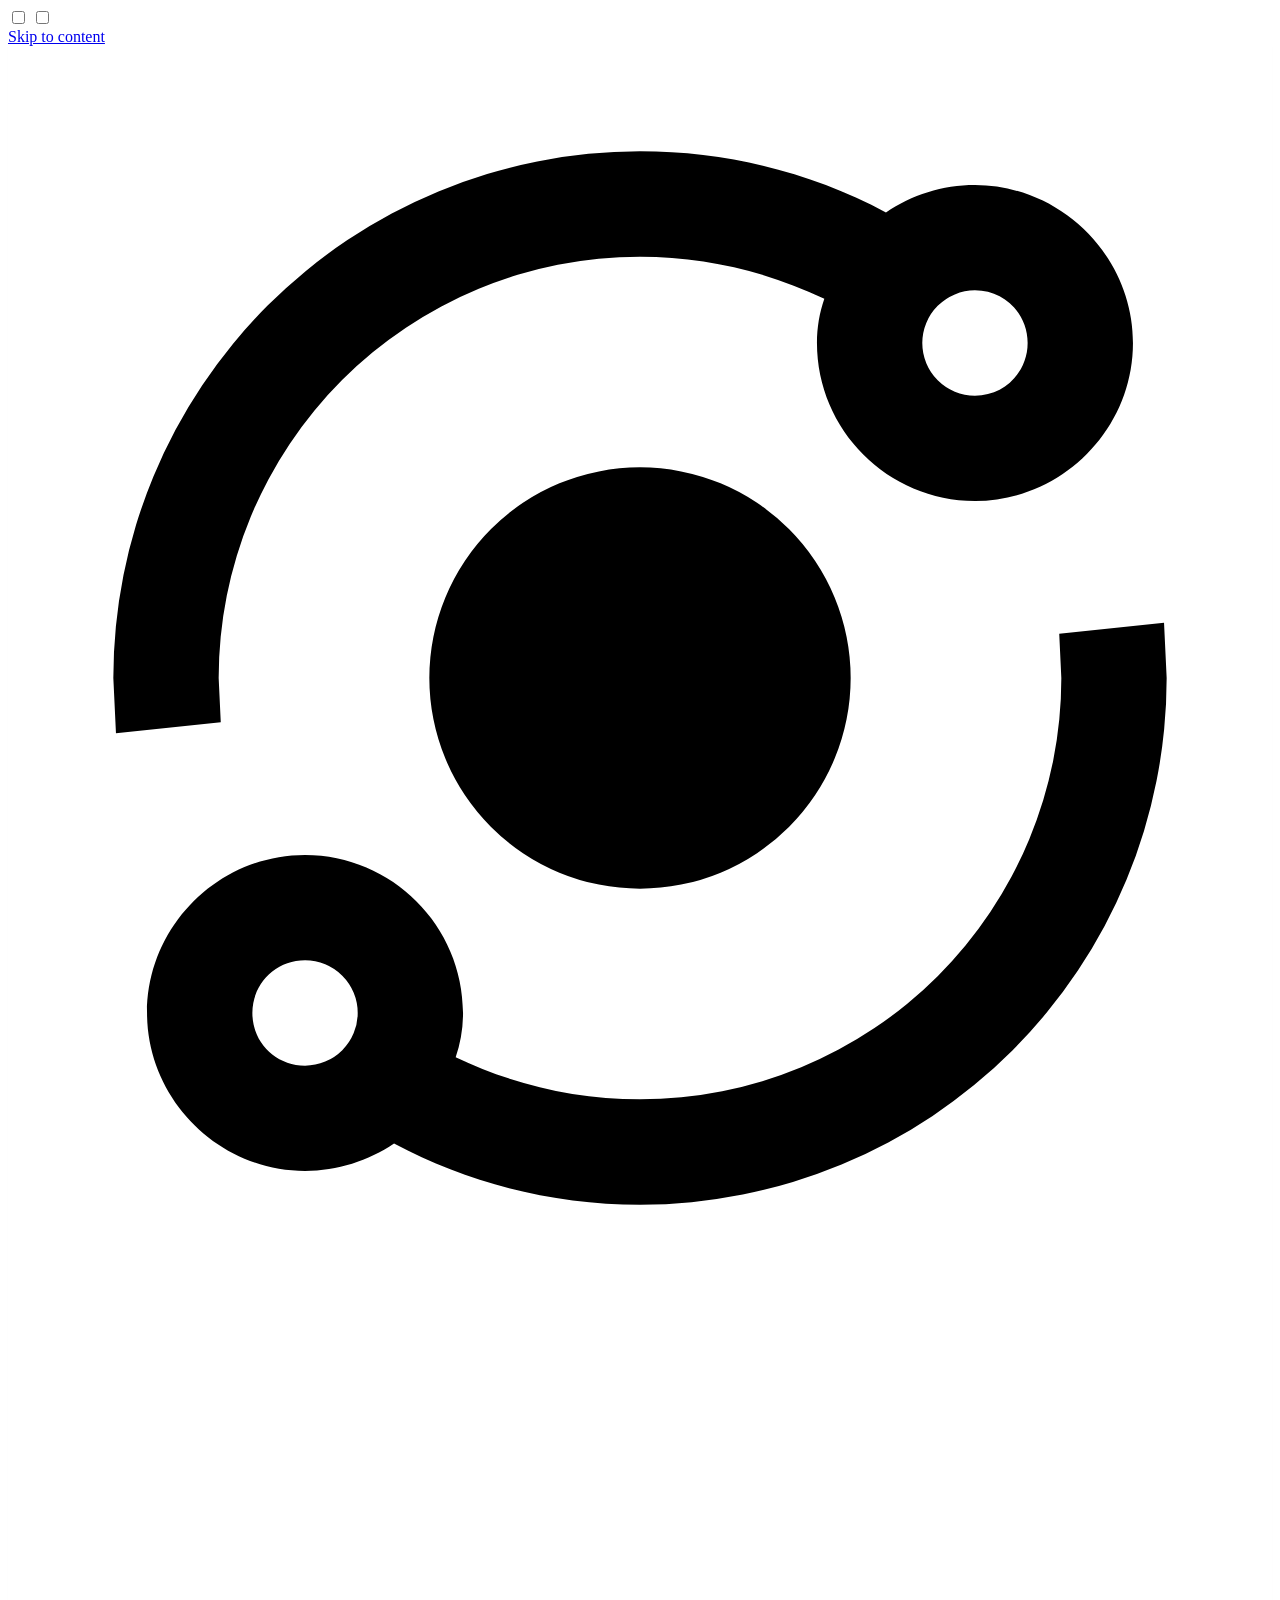
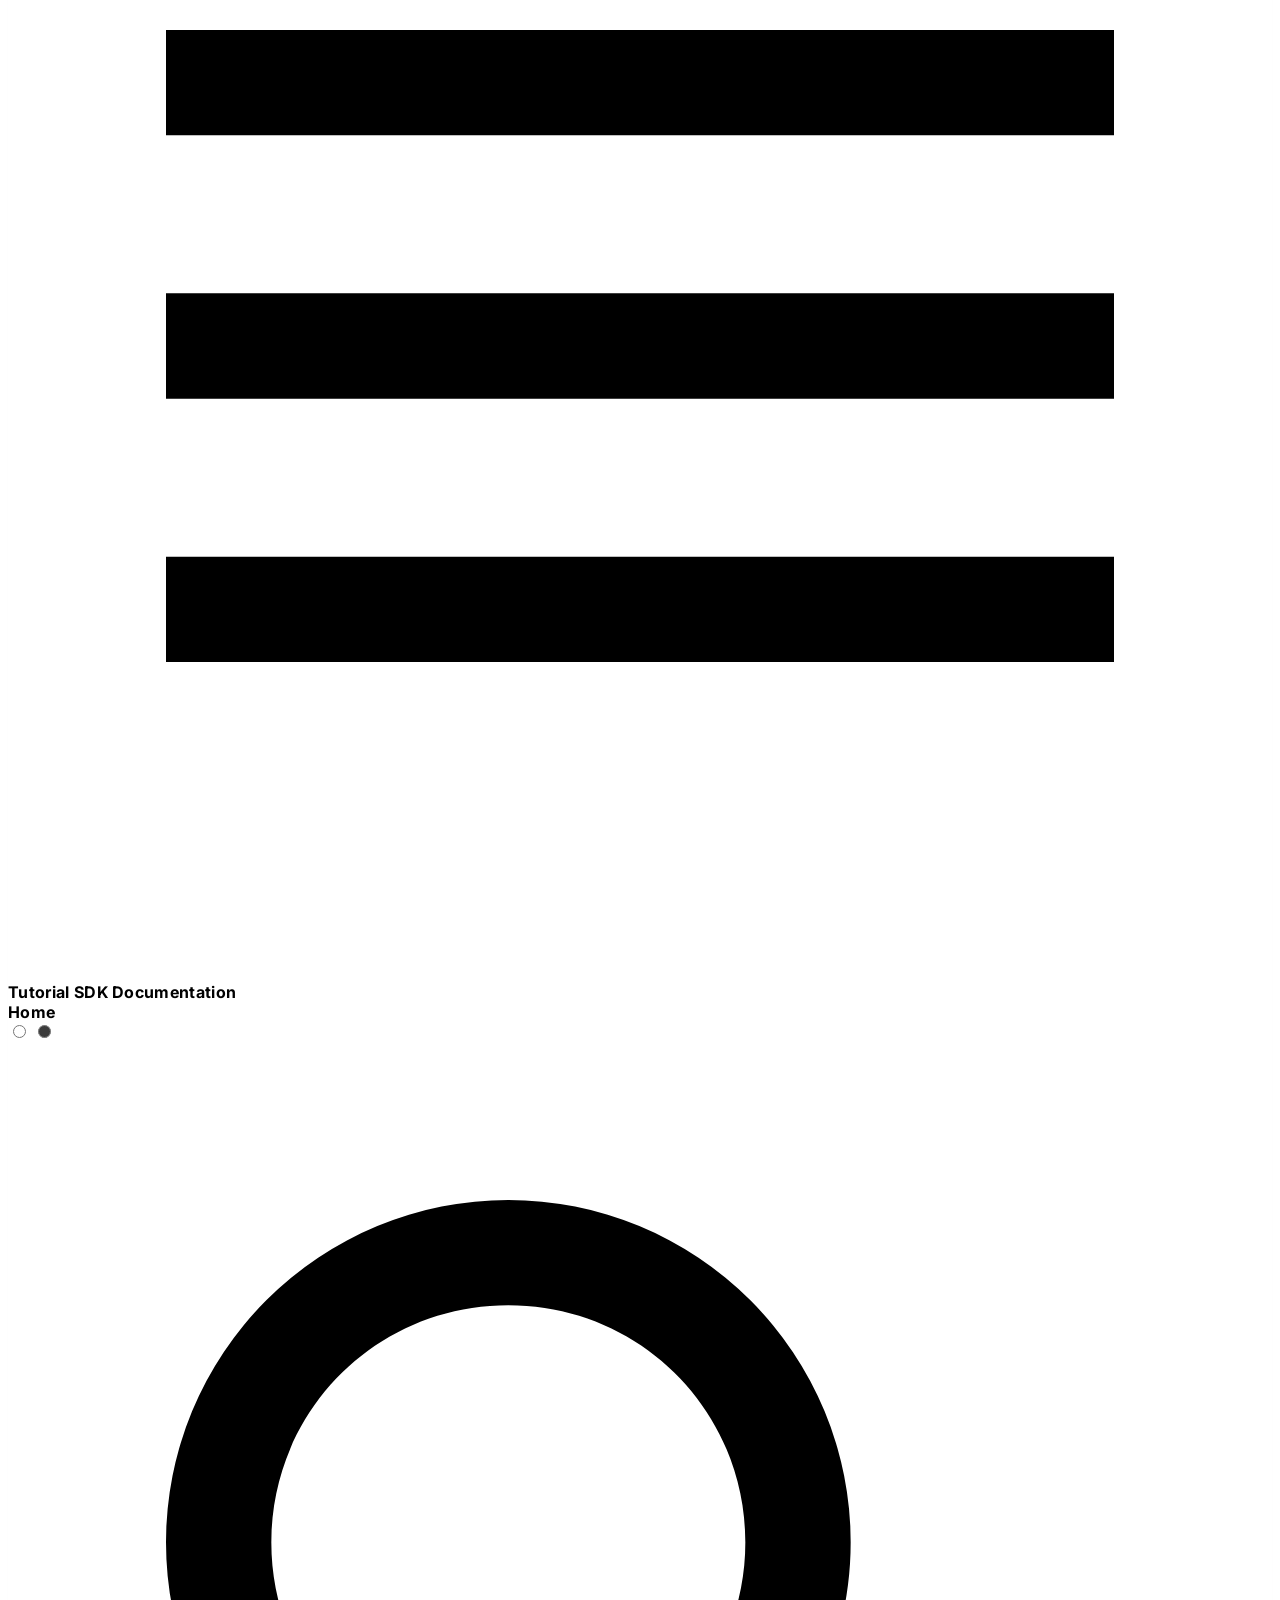
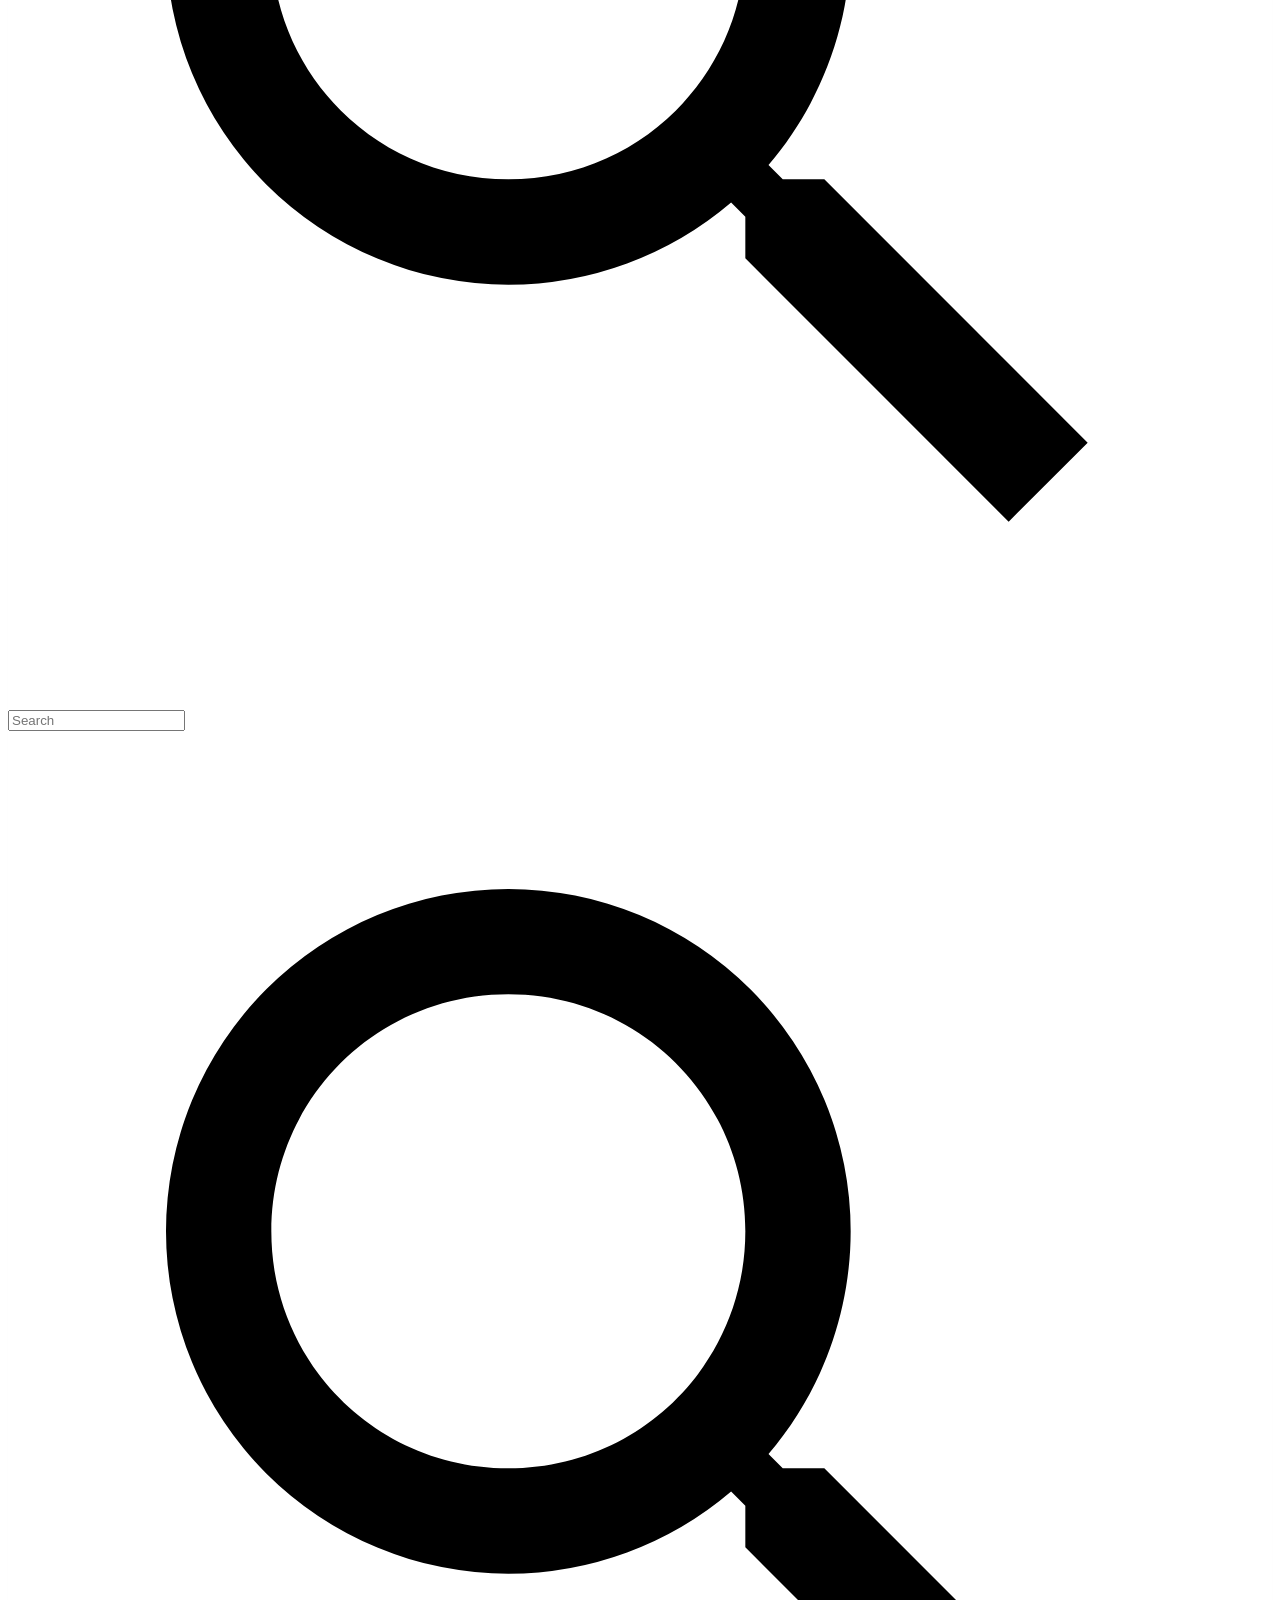
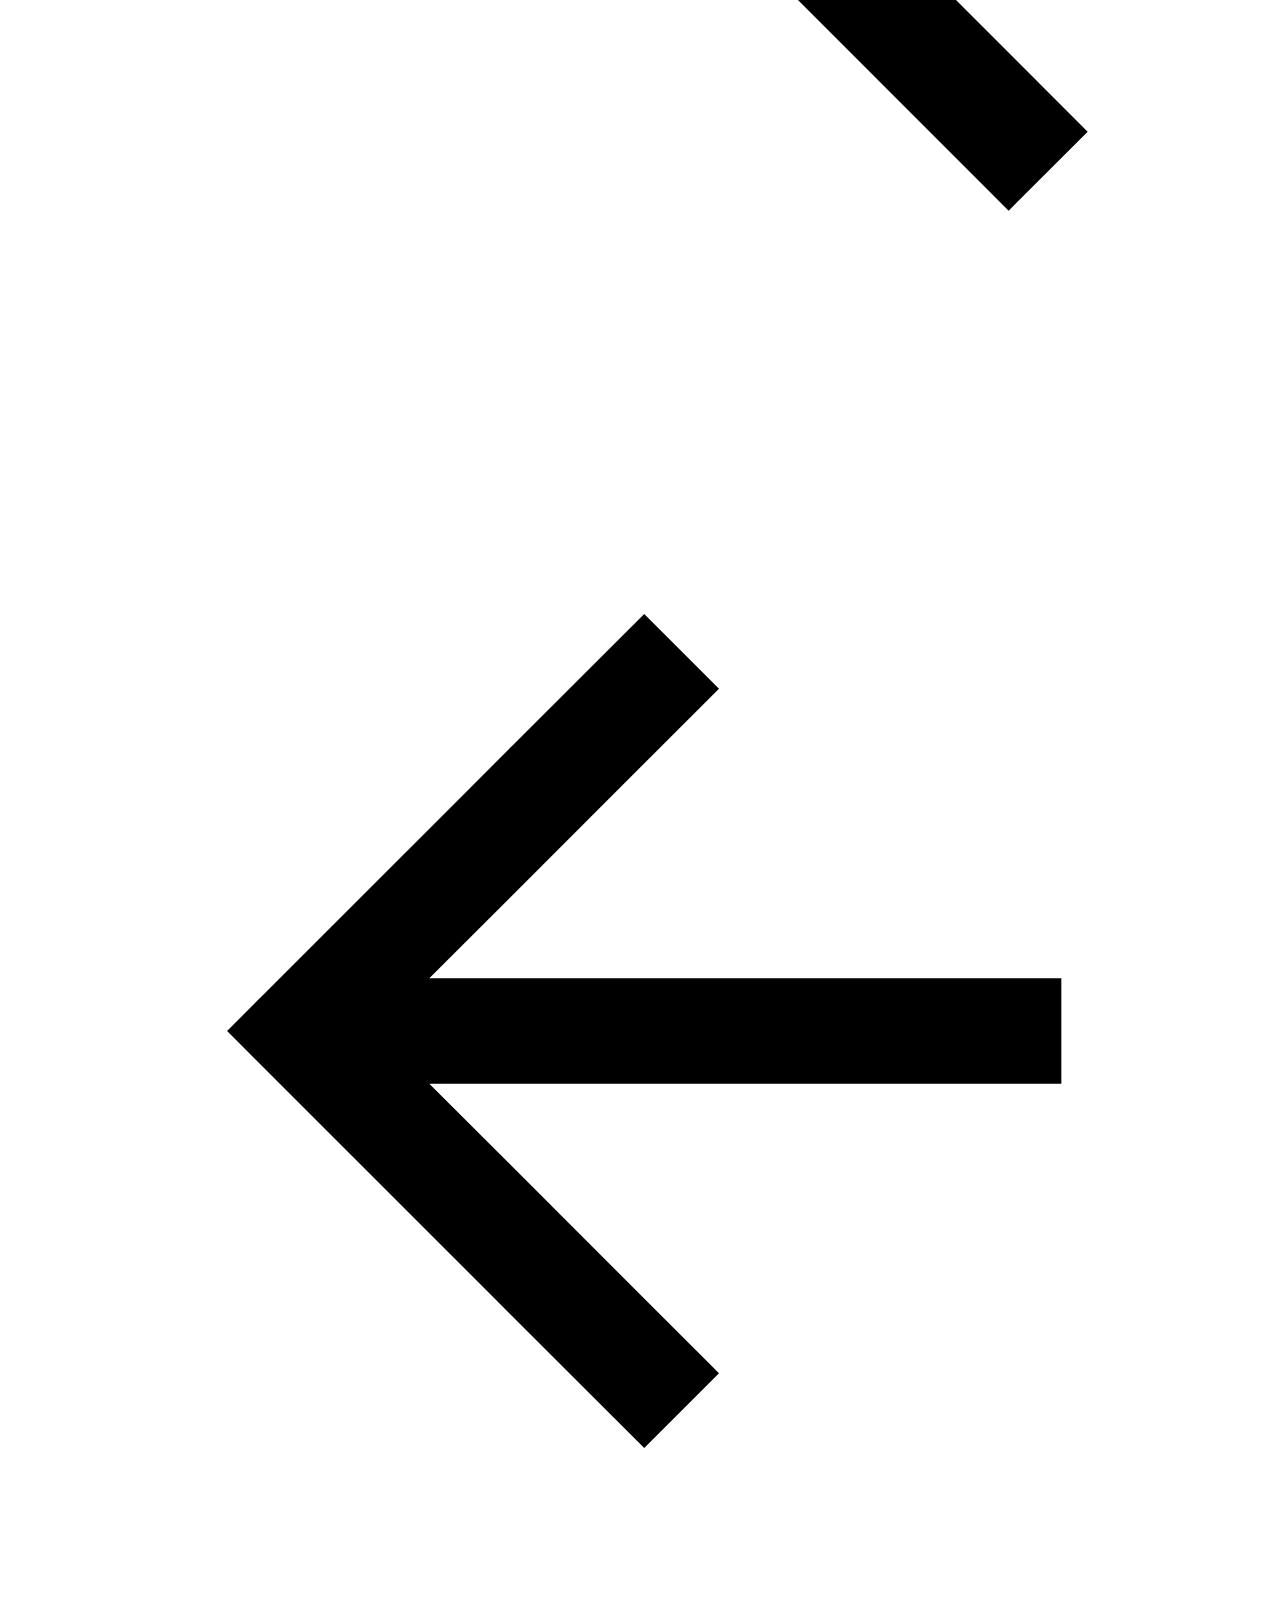
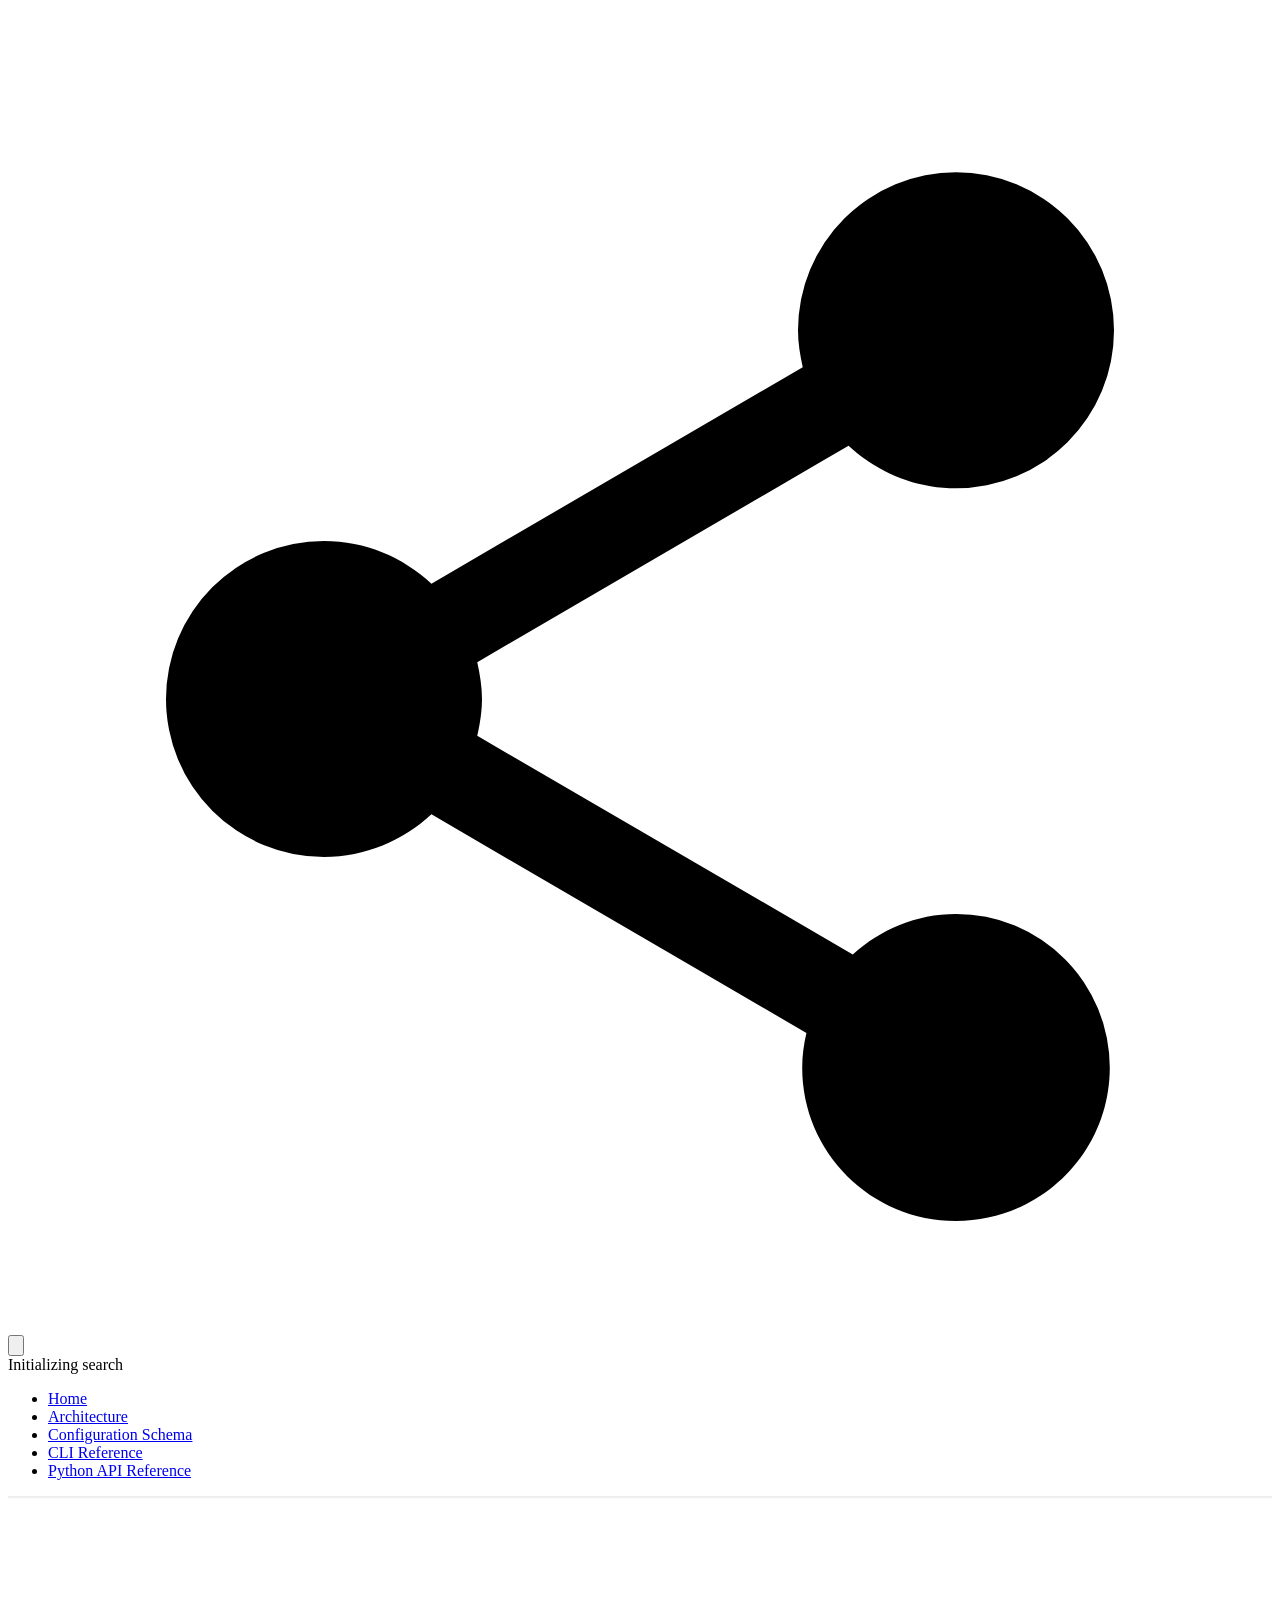
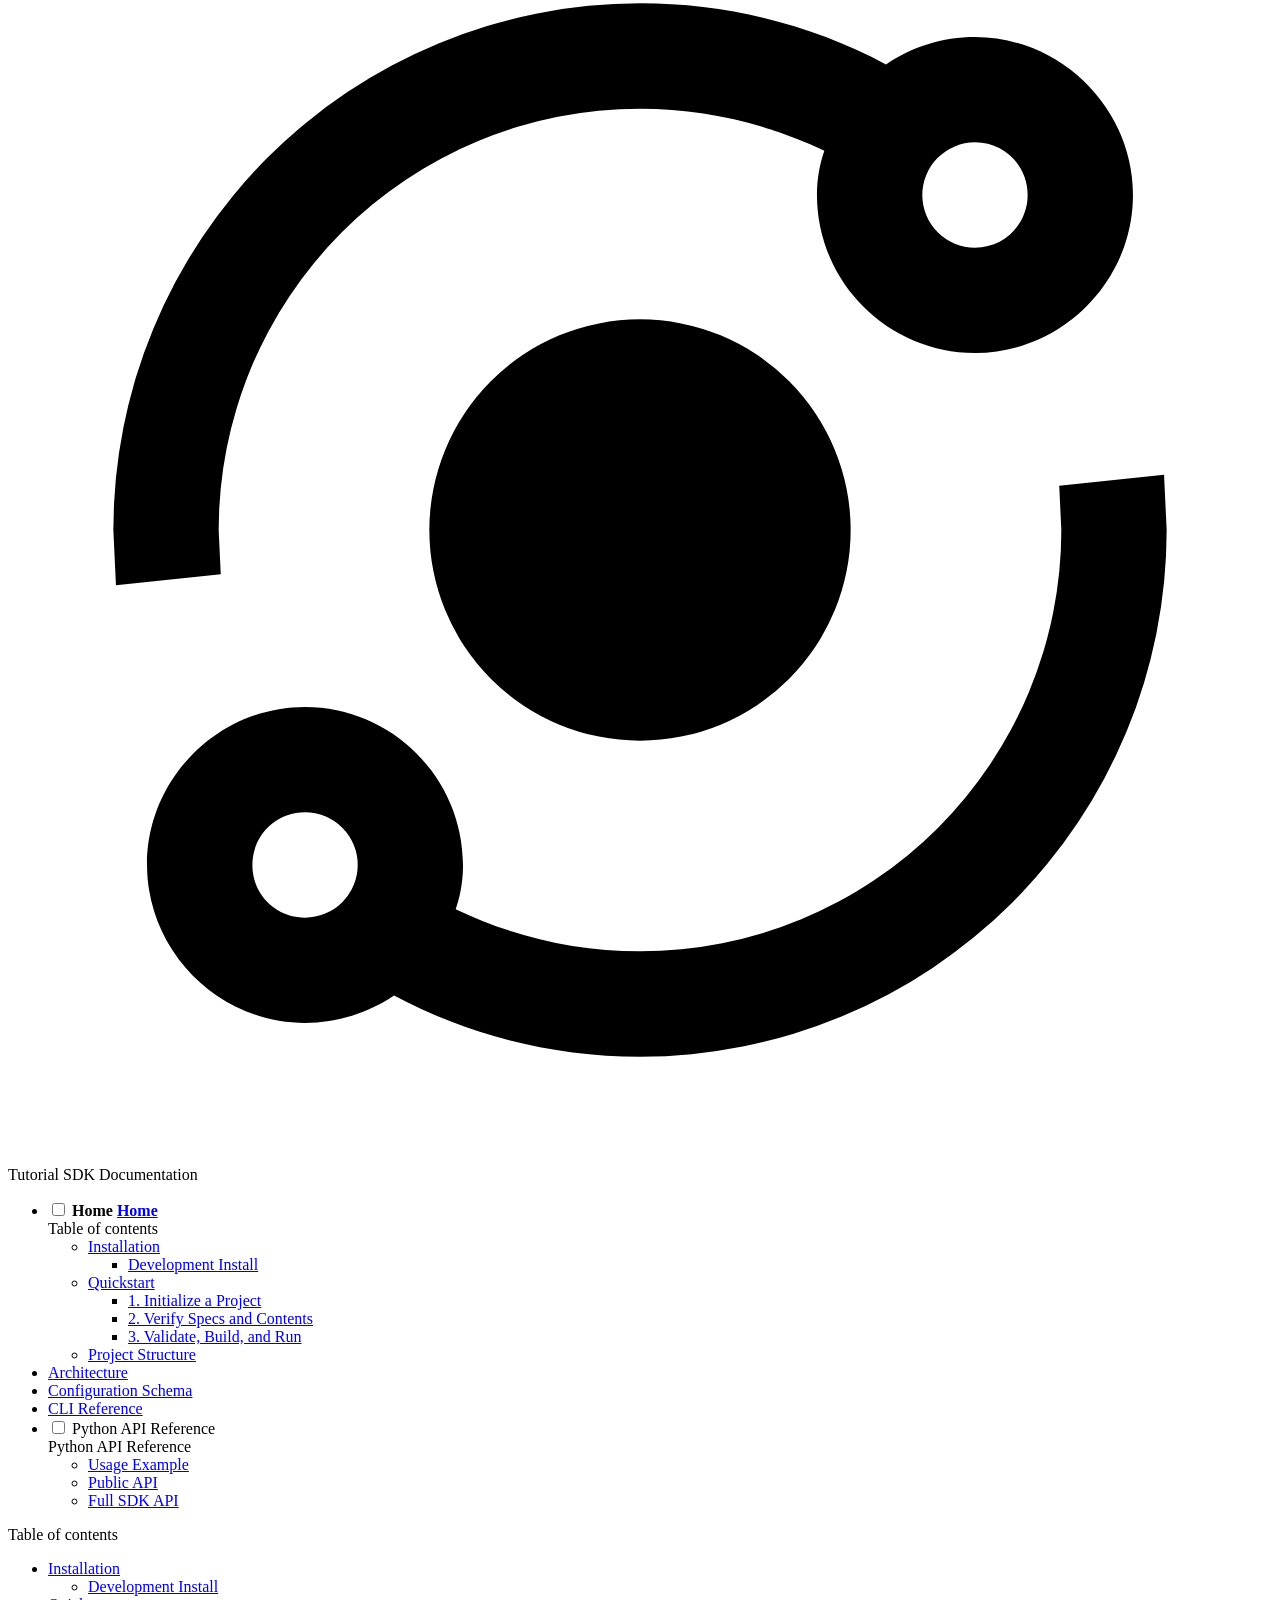
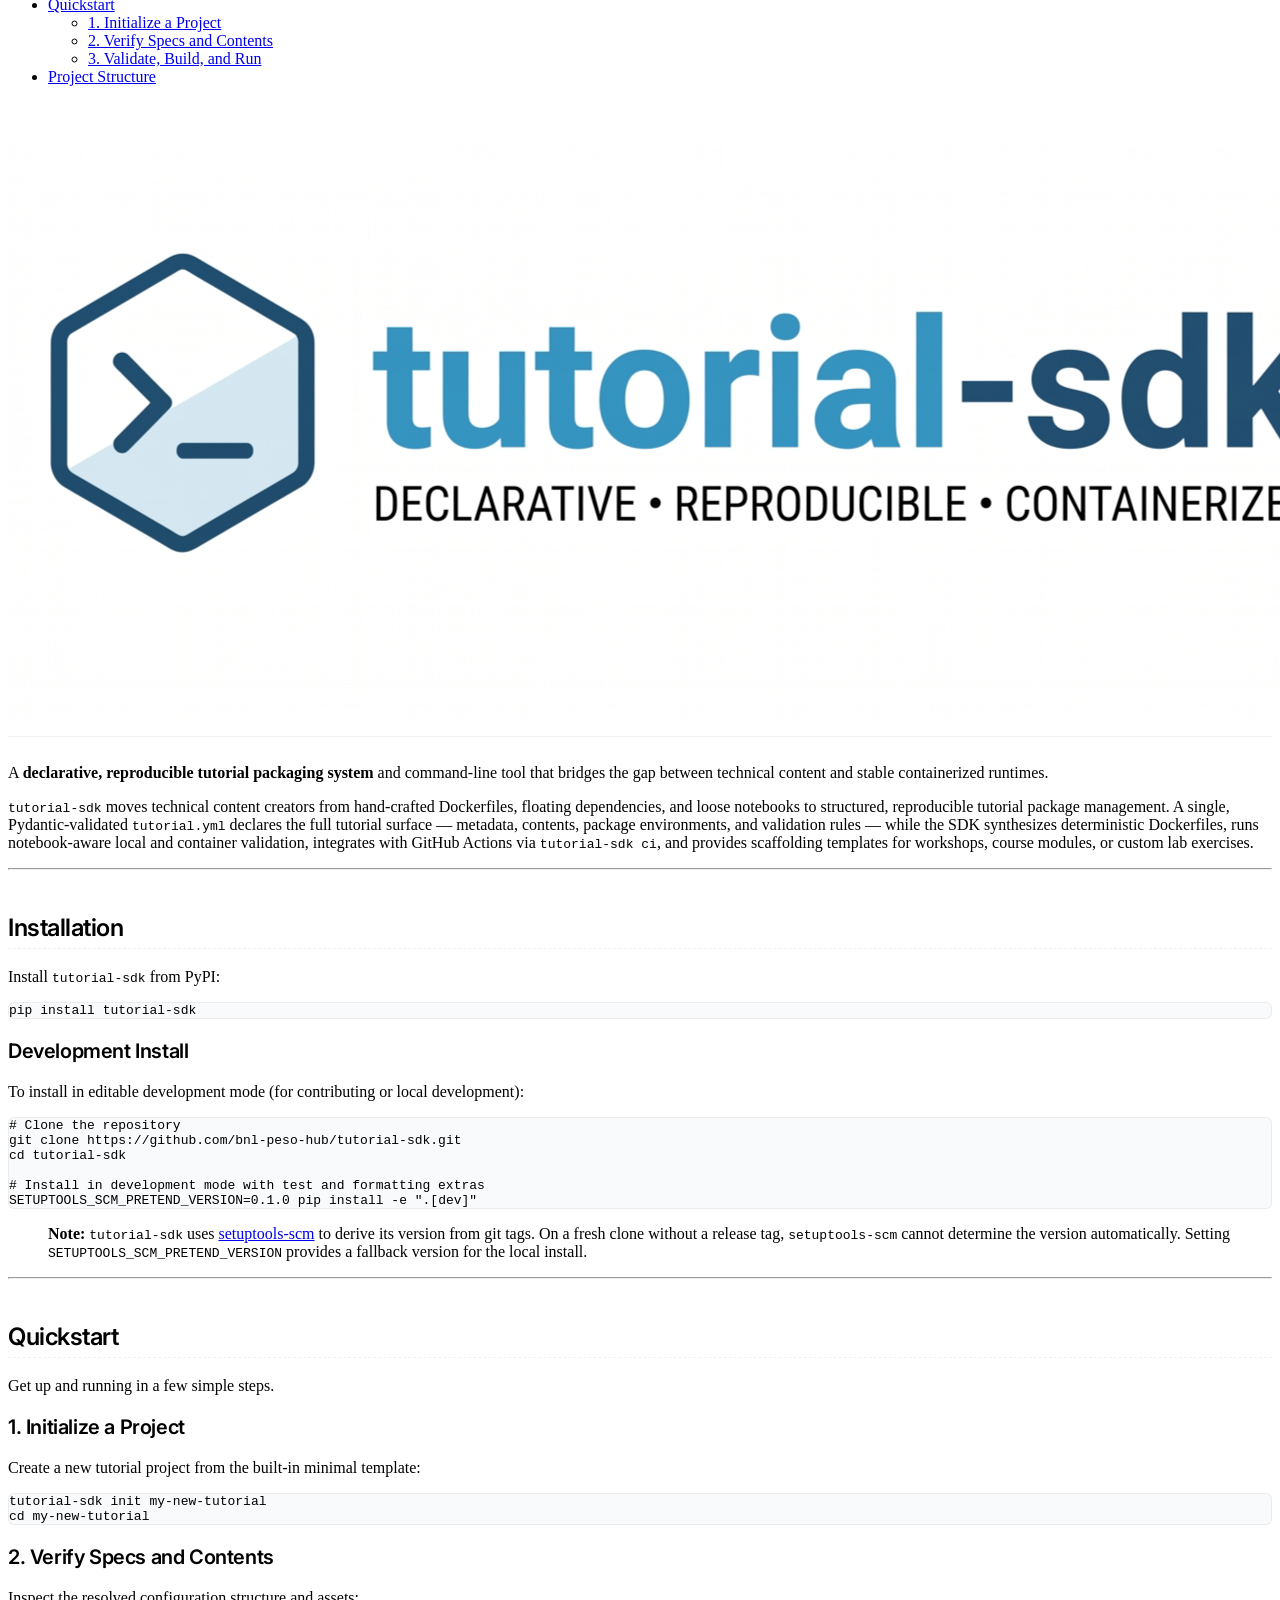
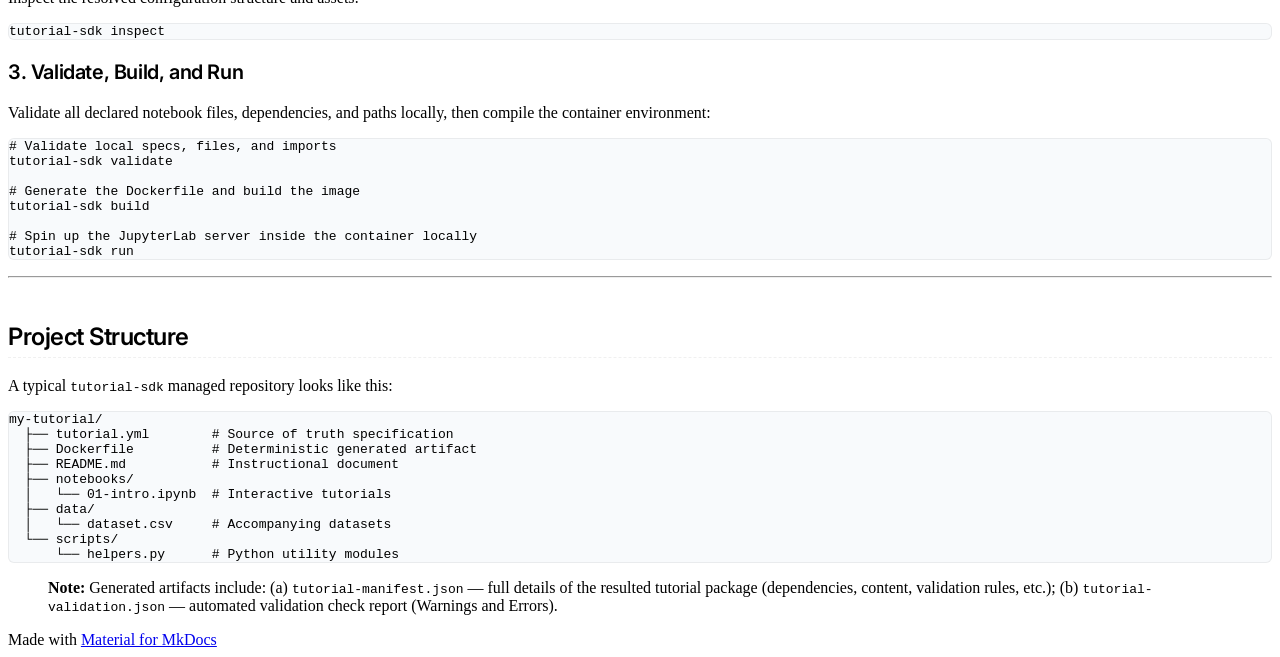
==== index.html @ 26c8e336 "Deployed 642c412 with MkDocs version: 1.6.1" ====
<!doctype html>
<html lang="en" class="no-js">
  <head>
    
      <meta charset="utf-8">
      <meta name="viewport" content="width=device-width,initial-scale=1">
      
        <meta name="description" content="A declarative, configuration-driven SDK for building, validating, and deploying reproducible tutorial packages.">
      
      
      
        <link rel="canonical" href="https://bnl-peso-hub.github.io/tutorial-sdk/">
      
      
      
        <link rel="next" href="architecture/">
      
      
        
      
      
      <link rel="icon" href="assets/images/favicon.svg">
      <meta name="generator" content="mkdocs-1.6.1, mkdocs-material-9.7.6">
    
    
      
        <title>Tutorial SDK Documentation</title>
      
    
    
      <link rel="stylesheet" href="assets/stylesheets/main.484c7ddc.min.css">
      
        
        <link rel="stylesheet" href="assets/stylesheets/palette.ab4e12ef.min.css">
      
      


    
    
      
    
    
      
        
        
        <link rel="preconnect" href="https://fonts.gstatic.com" crossorigin>
        <link rel="stylesheet" href="https://fonts.googleapis.com/css?family=Inter:300,300i,400,400i,700,700i%7CJetBrains+Mono:400,400i,700,700i&display=fallback">
        <style>:root{--md-text-font:"Inter";--md-code-font:"JetBrains Mono"}</style>
      
    
    
      <link rel="stylesheet" href="assets/_mkdocstrings.css">
    
      <link rel="stylesheet" href="assets/stylesheets/extra.css">
    
    <script>__md_scope=new URL(".",location),__md_hash=e=>[...e].reduce(((e,_)=>(e<<5)-e+_.charCodeAt(0)),0),__md_get=(e,_=localStorage,t=__md_scope)=>JSON.parse(_.getItem(t.pathname+"."+e)),__md_set=(e,_,t=localStorage,a=__md_scope)=>{try{t.setItem(a.pathname+"."+e,JSON.stringify(_))}catch(e){}}</script>
    
      

    
    
  </head>
  
  
    
    
      
    
    
    
    
    <body dir="ltr" data-md-color-scheme="default" data-md-color-primary="white" data-md-color-accent="deep-orange">
  
    
    <input class="md-toggle" data-md-toggle="drawer" type="checkbox" id="__drawer" autocomplete="off">
    <input class="md-toggle" data-md-toggle="search" type="checkbox" id="__search" autocomplete="off">
    <label class="md-overlay" for="__drawer"></label>
    <div data-md-component="skip">
      
        
        <a href="#_1" class="md-skip">
          Skip to content
        </a>
      
    </div>
    <div data-md-component="announce">
      
    </div>
    
    
      

  

<header class="md-header md-header--shadow md-header--lifted" data-md-component="header">
  <nav class="md-header__inner md-grid" aria-label="Header">
    <a href="." title="Tutorial SDK Documentation" class="md-header__button md-logo" aria-label="Tutorial SDK Documentation" data-md-component="logo">
      
  
  <svg xmlns="http://www.w3.org/2000/svg" viewBox="0 0 24 24"><path d="M18.36 2.64c1.64 0 3 1.36 3 3 0 1.65-1.36 3-3 3-1.65 0-3-1.35-3-3 0-.3.05-.58.14-.84-1.07-.51-2.25-.8-3.5-.8a8 8 0 0 0-8 8l.04.84-1.99.21L2 12A10 10 0 0 1 12 2c1.69 0 3.28.42 4.67 1.16.49-.33 1.07-.52 1.69-.52m0 2a1 1 0 0 0-1 1 1 1 0 0 0 1 1c.56 0 1-.45 1-1 0-.56-.44-1-1-1M5.64 15.36c1.65 0 3 1.35 3 3 0 .3-.05.58-.14.84 1.07.51 2.25.8 3.5.8a8 8 0 0 0 8-8l-.04-.84 1.99-.21L22 12a10 10 0 0 1-10 10c-1.69 0-3.28-.42-4.67-1.16-.49.33-1.07.52-1.69.52-1.64 0-3-1.36-3-3 0-1.65 1.36-3 3-3m0 2c-.56 0-1 .45-1 1 0 .56.44 1 1 1a1 1 0 0 0 1-1 1 1 0 0 0-1-1M12 8a4 4 0 0 1 4 4 4 4 0 0 1-4 4 4 4 0 0 1-4-4 4 4 0 0 1 4-4"/></svg>

    </a>
    <label class="md-header__button md-icon" for="__drawer">
      
      <svg xmlns="http://www.w3.org/2000/svg" viewBox="0 0 24 24"><path d="M3 6h18v2H3zm0 5h18v2H3zm0 5h18v2H3z"/></svg>
    </label>
    <div class="md-header__title" data-md-component="header-title">
      <div class="md-header__ellipsis">
        <div class="md-header__topic">
          <span class="md-ellipsis">
            Tutorial SDK Documentation
          </span>
        </div>
        <div class="md-header__topic" data-md-component="header-topic">
          <span class="md-ellipsis">
            
              Home
            
          </span>
        </div>
      </div>
    </div>
    
      
        <form class="md-header__option" data-md-component="palette">
  
    
    
    
    <input class="md-option" data-md-color-media="" data-md-color-scheme="default" data-md-color-primary="white" data-md-color-accent="deep-orange"  aria-label="Switch to dark mode"  type="radio" name="__palette" id="__palette_0">
    
      <label class="md-header__button md-icon" title="Switch to dark mode" for="__palette_1" hidden>
        <svg xmlns="http://www.w3.org/2000/svg" viewBox="0 0 24 24"><path d="m17.75 4.09-2.53 1.94.91 3.06-2.63-1.81-2.63 1.81.91-3.06-2.53-1.94L12.44 4l1.06-3 1.06 3zm3.5 6.91-1.64 1.25.59 1.98-1.7-1.17-1.7 1.17.59-1.98L15.75 11l2.06-.05L18.5 9l.69 1.95zm-2.28 4.95c.83-.08 1.72 1.1 1.19 1.85-.32.45-.66.87-1.08 1.27C15.17 23 8.84 23 4.94 19.07c-3.91-3.9-3.91-10.24 0-14.14.4-.4.82-.76 1.27-1.08.75-.53 1.93.36 1.85 1.19-.27 2.86.69 5.83 2.89 8.02a9.96 9.96 0 0 0 8.02 2.89m-1.64 2.02a12.08 12.08 0 0 1-7.8-3.47c-2.17-2.19-3.33-5-3.49-7.82-2.81 3.14-2.7 7.96.31 10.98 3.02 3.01 7.84 3.12 10.98.31"/></svg>
      </label>
    
  
    
    
    
    <input class="md-option" data-md-color-media="" data-md-color-scheme="slate" data-md-color-primary="black" data-md-color-accent="amber"  aria-label="Switch to light mode"  type="radio" name="__palette" id="__palette_1">
    
      <label class="md-header__button md-icon" title="Switch to light mode" for="__palette_0" hidden>
        <svg xmlns="http://www.w3.org/2000/svg" viewBox="0 0 24 24"><path d="M12 7a5 5 0 0 1 5 5 5 5 0 0 1-5 5 5 5 0 0 1-5-5 5 5 0 0 1 5-5m0 2a3 3 0 0 0-3 3 3 3 0 0 0 3 3 3 3 0 0 0 3-3 3 3 0 0 0-3-3m0-7 2.39 3.42C13.65 5.15 12.84 5 12 5s-1.65.15-2.39.42zM3.34 7l4.16-.35A7.2 7.2 0 0 0 5.94 8.5c-.44.74-.69 1.5-.83 2.29zm.02 10 1.76-3.77a7.131 7.131 0 0 0 2.38 4.14zM20.65 7l-1.77 3.79a7.02 7.02 0 0 0-2.38-4.15zm-.01 10-4.14.36c.59-.51 1.12-1.14 1.54-1.86.42-.73.69-1.5.83-2.29zM12 22l-2.41-3.44c.74.27 1.55.44 2.41.44.82 0 1.63-.17 2.37-.44z"/></svg>
      </label>
    
  
</form>
      
    
    
      <script>var palette=__md_get("__palette");if(palette&&palette.color){if("(prefers-color-scheme)"===palette.color.media){var media=matchMedia("(prefers-color-scheme: light)"),input=document.querySelector(media.matches?"[data-md-color-media='(prefers-color-scheme: light)']":"[data-md-color-media='(prefers-color-scheme: dark)']");palette.color.media=input.getAttribute("data-md-color-media"),palette.color.scheme=input.getAttribute("data-md-color-scheme"),palette.color.primary=input.getAttribute("data-md-color-primary"),palette.color.accent=input.getAttribute("data-md-color-accent")}for(var[key,value]of Object.entries(palette.color))document.body.setAttribute("data-md-color-"+key,value)}</script>
    
    
    
      
      
        <label class="md-header__button md-icon" for="__search">
          
          <svg xmlns="http://www.w3.org/2000/svg" viewBox="0 0 24 24"><path d="M9.5 3A6.5 6.5 0 0 1 16 9.5c0 1.61-.59 3.09-1.56 4.23l.27.27h.79l5 5-1.5 1.5-5-5v-.79l-.27-.27A6.52 6.52 0 0 1 9.5 16 6.5 6.5 0 0 1 3 9.5 6.5 6.5 0 0 1 9.5 3m0 2C7 5 5 7 5 9.5S7 14 9.5 14 14 12 14 9.5 12 5 9.5 5"/></svg>
        </label>
        <div class="md-search" data-md-component="search" role="dialog">
  <label class="md-search__overlay" for="__search"></label>
  <div class="md-search__inner" role="search">
    <form class="md-search__form" name="search">
      <input type="text" class="md-search__input" name="query" aria-label="Search" placeholder="Search" autocapitalize="off" autocorrect="off" autocomplete="off" spellcheck="false" data-md-component="search-query" required>
      <label class="md-search__icon md-icon" for="__search">
        
        <svg xmlns="http://www.w3.org/2000/svg" viewBox="0 0 24 24"><path d="M9.5 3A6.5 6.5 0 0 1 16 9.5c0 1.61-.59 3.09-1.56 4.23l.27.27h.79l5 5-1.5 1.5-5-5v-.79l-.27-.27A6.52 6.52 0 0 1 9.5 16 6.5 6.5 0 0 1 3 9.5 6.5 6.5 0 0 1 9.5 3m0 2C7 5 5 7 5 9.5S7 14 9.5 14 14 12 14 9.5 12 5 9.5 5"/></svg>
        
        <svg xmlns="http://www.w3.org/2000/svg" viewBox="0 0 24 24"><path d="M20 11v2H8l5.5 5.5-1.42 1.42L4.16 12l7.92-7.92L13.5 5.5 8 11z"/></svg>
      </label>
      <nav class="md-search__options" aria-label="Search">
        
          <a href="javascript:void(0)" class="md-search__icon md-icon" title="Share" aria-label="Share" data-clipboard data-clipboard-text="" data-md-component="search-share" tabindex="-1">
            
            <svg xmlns="http://www.w3.org/2000/svg" viewBox="0 0 24 24"><path d="M18 16.08c-.76 0-1.44.3-1.96.77L8.91 12.7c.05-.23.09-.46.09-.7s-.04-.47-.09-.7l7.05-4.11c.54.5 1.25.81 2.04.81a3 3 0 0 0 3-3 3 3 0 0 0-3-3 3 3 0 0 0-3 3c0 .24.04.47.09.7L8.04 9.81C7.5 9.31 6.79 9 6 9a3 3 0 0 0-3 3 3 3 0 0 0 3 3c.79 0 1.5-.31 2.04-.81l7.12 4.15c-.05.21-.08.43-.08.66 0 1.61 1.31 2.91 2.92 2.91s2.92-1.3 2.92-2.91A2.92 2.92 0 0 0 18 16.08"/></svg>
          </a>
        
        <button type="reset" class="md-search__icon md-icon" title="Clear" aria-label="Clear" tabindex="-1">
          
          <svg xmlns="http://www.w3.org/2000/svg" viewBox="0 0 24 24"><path d="M19 6.41 17.59 5 12 10.59 6.41 5 5 6.41 10.59 12 5 17.59 6.41 19 12 13.41 17.59 19 19 17.59 13.41 12z"/></svg>
        </button>
      </nav>
      
        <div class="md-search__suggest" data-md-component="search-suggest"></div>
      
    </form>
    <div class="md-search__output">
      <div class="md-search__scrollwrap" tabindex="0" data-md-scrollfix>
        <div class="md-search-result" data-md-component="search-result">
          <div class="md-search-result__meta">
            Initializing search
          </div>
          <ol class="md-search-result__list" role="presentation"></ol>
        </div>
      </div>
    </div>
  </div>
</div>
      
    
    
  </nav>
  
    
      
<nav class="md-tabs" aria-label="Tabs" data-md-component="tabs">
  <div class="md-grid">
    <ul class="md-tabs__list">
      
        
  
  
  
    
  
  
    <li class="md-tabs__item md-tabs__item--active">
      <a href="." class="md-tabs__link">
        
  
  
    
  
  Home

      </a>
    </li>
  

      
        
  
  
  
  
    <li class="md-tabs__item">
      <a href="architecture/" class="md-tabs__link">
        
  
  
    
  
  Architecture

      </a>
    </li>
  

      
        
  
  
  
  
    <li class="md-tabs__item">
      <a href="config-schema/" class="md-tabs__link">
        
  
  
    
  
  Configuration Schema

      </a>
    </li>
  

      
        
  
  
  
  
    <li class="md-tabs__item">
      <a href="cli/" class="md-tabs__link">
        
  
  
    
  
  CLI Reference

      </a>
    </li>
  

      
        
  
  
  
  
    
    
      <li class="md-tabs__item">
        <a href="api-example/" class="md-tabs__link">
          
  
  
    
  
  Python API Reference

        </a>
      </li>
    
  

      
    </ul>
  </div>
</nav>
    
  
</header>
    
    <div class="md-container" data-md-component="container">
      
      
        
      
      <main class="md-main" data-md-component="main">
        <div class="md-main__inner md-grid">
          
            
              
              <div class="md-sidebar md-sidebar--primary" data-md-component="sidebar" data-md-type="navigation" >
                <div class="md-sidebar__scrollwrap">
                  <div class="md-sidebar__inner">
                    


  


<nav class="md-nav md-nav--primary md-nav--lifted" aria-label="Navigation" data-md-level="0">
  <label class="md-nav__title" for="__drawer">
    <a href="." title="Tutorial SDK Documentation" class="md-nav__button md-logo" aria-label="Tutorial SDK Documentation" data-md-component="logo">
      
  
  <svg xmlns="http://www.w3.org/2000/svg" viewBox="0 0 24 24"><path d="M18.36 2.64c1.64 0 3 1.36 3 3 0 1.65-1.36 3-3 3-1.65 0-3-1.35-3-3 0-.3.05-.58.14-.84-1.07-.51-2.25-.8-3.5-.8a8 8 0 0 0-8 8l.04.84-1.99.21L2 12A10 10 0 0 1 12 2c1.69 0 3.28.42 4.67 1.16.49-.33 1.07-.52 1.69-.52m0 2a1 1 0 0 0-1 1 1 1 0 0 0 1 1c.56 0 1-.45 1-1 0-.56-.44-1-1-1M5.64 15.36c1.65 0 3 1.35 3 3 0 .3-.05.58-.14.84 1.07.51 2.25.8 3.5.8a8 8 0 0 0 8-8l-.04-.84 1.99-.21L22 12a10 10 0 0 1-10 10c-1.69 0-3.28-.42-4.67-1.16-.49.33-1.07.52-1.69.52-1.64 0-3-1.36-3-3 0-1.65 1.36-3 3-3m0 2c-.56 0-1 .45-1 1 0 .56.44 1 1 1a1 1 0 0 0 1-1 1 1 0 0 0-1-1M12 8a4 4 0 0 1 4 4 4 4 0 0 1-4 4 4 4 0 0 1-4-4 4 4 0 0 1 4-4"/></svg>

    </a>
    Tutorial SDK Documentation
  </label>
  
  <ul class="md-nav__list" data-md-scrollfix>
    
      
      
  
  
    
  
  
  
    <li class="md-nav__item md-nav__item--active">
      
      <input class="md-nav__toggle md-toggle" type="checkbox" id="__toc">
      
      
        
      
      
        <label class="md-nav__link md-nav__link--active" for="__toc">
          
  
  
  <span class="md-ellipsis">
    
  
    Home
  

    
  </span>
  
  

          <span class="md-nav__icon md-icon"></span>
        </label>
      
      <a href="." class="md-nav__link md-nav__link--active">
        
  
  
  <span class="md-ellipsis">
    
  
    Home
  

    
  </span>
  
  

      </a>
      
        

<nav class="md-nav md-nav--secondary" aria-label="Table of contents">
  
  
  
    
  
  
    <label class="md-nav__title" for="__toc">
      <span class="md-nav__icon md-icon"></span>
      Table of contents
    </label>
    <ul class="md-nav__list" data-md-component="toc" data-md-scrollfix>
      
        <li class="md-nav__item">
  <a href="#installation" class="md-nav__link">
    <span class="md-ellipsis">
      
        Installation
      
    </span>
  </a>
  
    <nav class="md-nav" aria-label="Installation">
      <ul class="md-nav__list">
        
          <li class="md-nav__item">
  <a href="#development-install" class="md-nav__link">
    <span class="md-ellipsis">
      
        Development Install
      
    </span>
  </a>
  
</li>
        
      </ul>
    </nav>
  
</li>
      
        <li class="md-nav__item">
  <a href="#quickstart" class="md-nav__link">
    <span class="md-ellipsis">
      
        Quickstart
      
    </span>
  </a>
  
    <nav class="md-nav" aria-label="Quickstart">
      <ul class="md-nav__list">
        
          <li class="md-nav__item">
  <a href="#1-initialize-a-project" class="md-nav__link">
    <span class="md-ellipsis">
      
        1. Initialize a Project
      
    </span>
  </a>
  
</li>
        
          <li class="md-nav__item">
  <a href="#2-verify-specs-and-contents" class="md-nav__link">
    <span class="md-ellipsis">
      
        2. Verify Specs and Contents
      
    </span>
  </a>
  
</li>
        
          <li class="md-nav__item">
  <a href="#3-validate-build-and-run" class="md-nav__link">
    <span class="md-ellipsis">
      
        3. Validate, Build, and Run
      
    </span>
  </a>
  
</li>
        
      </ul>
    </nav>
  
</li>
      
        <li class="md-nav__item">
  <a href="#project-structure" class="md-nav__link">
    <span class="md-ellipsis">
      
        Project Structure
      
    </span>
  </a>
  
</li>
      
    </ul>
  
</nav>
      
    </li>
  

    
      
      
  
  
  
  
    <li class="md-nav__item">
      <a href="architecture/" class="md-nav__link">
        
  
  
  <span class="md-ellipsis">
    
  
    Architecture
  

    
  </span>
  
  

      </a>
    </li>
  

    
      
      
  
  
  
  
    <li class="md-nav__item">
      <a href="config-schema/" class="md-nav__link">
        
  
  
  <span class="md-ellipsis">
    
  
    Configuration Schema
  

    
  </span>
  
  

      </a>
    </li>
  

    
      
      
  
  
  
  
    <li class="md-nav__item">
      <a href="cli/" class="md-nav__link">
        
  
  
  <span class="md-ellipsis">
    
  
    CLI Reference
  

    
  </span>
  
  

      </a>
    </li>
  

    
      
      
  
  
  
  
    
    
      
        
      
        
      
        
      
    
    
    
      
      
        
      
    
    
    <li class="md-nav__item md-nav__item--nested">
      
        
        
        <input class="md-nav__toggle md-toggle " type="checkbox" id="__nav_5" >
        
          
          <label class="md-nav__link" for="__nav_5" id="__nav_5_label" tabindex="0">
            
  
  
  <span class="md-ellipsis">
    
  
    Python API Reference
  

    
  </span>
  
  

            <span class="md-nav__icon md-icon"></span>
          </label>
        
        <nav class="md-nav" data-md-level="1" aria-labelledby="__nav_5_label" aria-expanded="false">
          <label class="md-nav__title" for="__nav_5">
            <span class="md-nav__icon md-icon"></span>
            
  
    Python API Reference
  

          </label>
          <ul class="md-nav__list" data-md-scrollfix>
            
              
                
  
  
  
  
    <li class="md-nav__item">
      <a href="api-example/" class="md-nav__link">
        
  
  
  <span class="md-ellipsis">
    
  
    Usage Example
  

    
  </span>
  
  

      </a>
    </li>
  

              
            
              
                
  
  
  
  
    <li class="md-nav__item">
      <a href="api-public/" class="md-nav__link">
        
  
  
  <span class="md-ellipsis">
    
  
    Public API
  

    
  </span>
  
  

      </a>
    </li>
  

              
            
              
                
  
  
  
  
    <li class="md-nav__item">
      <a href="api-package/" class="md-nav__link">
        
  
  
  <span class="md-ellipsis">
    
  
    Full SDK API
  

    
  </span>
  
  

      </a>
    </li>
  

              
            
          </ul>
        </nav>
      
    </li>
  

    
  </ul>
</nav>
                  </div>
                </div>
              </div>
            
            
              
              <div class="md-sidebar md-sidebar--secondary" data-md-component="sidebar" data-md-type="toc" >
                <div class="md-sidebar__scrollwrap">
                  <div class="md-sidebar__inner">
                    

<nav class="md-nav md-nav--secondary" aria-label="Table of contents">
  
  
  
    
  
  
    <label class="md-nav__title" for="__toc">
      <span class="md-nav__icon md-icon"></span>
      Table of contents
    </label>
    <ul class="md-nav__list" data-md-component="toc" data-md-scrollfix>
      
        <li class="md-nav__item">
  <a href="#installation" class="md-nav__link">
    <span class="md-ellipsis">
      
        Installation
      
    </span>
  </a>
  
    <nav class="md-nav" aria-label="Installation">
      <ul class="md-nav__list">
        
          <li class="md-nav__item">
  <a href="#development-install" class="md-nav__link">
    <span class="md-ellipsis">
      
        Development Install
      
    </span>
  </a>
  
</li>
        
      </ul>
    </nav>
  
</li>
      
        <li class="md-nav__item">
  <a href="#quickstart" class="md-nav__link">
    <span class="md-ellipsis">
      
        Quickstart
      
    </span>
  </a>
  
    <nav class="md-nav" aria-label="Quickstart">
      <ul class="md-nav__list">
        
          <li class="md-nav__item">
  <a href="#1-initialize-a-project" class="md-nav__link">
    <span class="md-ellipsis">
      
        1. Initialize a Project
      
    </span>
  </a>
  
</li>
        
          <li class="md-nav__item">
  <a href="#2-verify-specs-and-contents" class="md-nav__link">
    <span class="md-ellipsis">
      
        2. Verify Specs and Contents
      
    </span>
  </a>
  
</li>
        
          <li class="md-nav__item">
  <a href="#3-validate-build-and-run" class="md-nav__link">
    <span class="md-ellipsis">
      
        3. Validate, Build, and Run
      
    </span>
  </a>
  
</li>
        
      </ul>
    </nav>
  
</li>
      
        <li class="md-nav__item">
  <a href="#project-structure" class="md-nav__link">
    <span class="md-ellipsis">
      
        Project Structure
      
    </span>
  </a>
  
</li>
      
    </ul>
  
</nav>
                  </div>
                </div>
              </div>
            
          
          
            <div class="md-content" data-md-component="content">
              
              <article class="md-content__inner md-typeset">
                
                  



<h1 id="_1"><img alt="Tutorial SDK Banner" src="assets/images/tutorial-sdk-banner-modern.png" /></h1>
<p>A <strong>declarative, reproducible tutorial packaging system</strong> and command-line tool that bridges the gap between technical content and stable containerized runtimes.</p>
<p><code>tutorial-sdk</code> moves technical content creators from hand-crafted Dockerfiles, floating dependencies, and loose notebooks to structured, reproducible tutorial package management. A single, Pydantic-validated <code>tutorial.yml</code> declares the full tutorial surface — metadata, contents, package environments, and validation rules — while the SDK synthesizes deterministic Dockerfiles, runs notebook-aware local and container validation, integrates with GitHub Actions via <code>tutorial-sdk ci</code>, and provides scaffolding templates for workshops, course modules, or custom lab exercises.</p>
<hr />
<h2 id="installation">Installation</h2>
<p>Install <code>tutorial-sdk</code> from PyPI:</p>
<div class="highlight"><pre><span></span><code>pip<span class="w"> </span>install<span class="w"> </span>tutorial-sdk
</code></pre></div>
<h3 id="development-install">Development Install</h3>
<p>To install in editable development mode (for contributing or local development):</p>
<div class="highlight"><pre><span></span><code><span class="c1"># Clone the repository</span>
git<span class="w"> </span>clone<span class="w"> </span>https://github.com/bnl-peso-hub/tutorial-sdk.git
<span class="nb">cd</span><span class="w"> </span>tutorial-sdk

<span class="c1"># Install in development mode with test and formatting extras</span>
<span class="nv">SETUPTOOLS_SCM_PRETEND_VERSION</span><span class="o">=</span><span class="m">0</span>.1.0<span class="w"> </span>pip<span class="w"> </span>install<span class="w"> </span>-e<span class="w"> </span><span class="s2">&quot;.[dev]&quot;</span>
</code></pre></div>
<blockquote>
<p><strong>Note:</strong> <code>tutorial-sdk</code> uses <a href="https://github.com/pypa/setuptools-scm">setuptools-scm</a> to derive its version from git tags. On a fresh clone without a release tag, <code>setuptools-scm</code> cannot determine the version automatically. Setting <code>SETUPTOOLS_SCM_PRETEND_VERSION</code> provides a fallback version for the local install.</p>
</blockquote>
<hr />
<h2 id="quickstart">Quickstart</h2>
<p>Get up and running in a few simple steps.</p>
<h3 id="1-initialize-a-project">1. Initialize a Project</h3>
<p>Create a new tutorial project from the built-in minimal template:
<div class="highlight"><pre><span></span><code>tutorial-sdk<span class="w"> </span>init<span class="w"> </span>my-new-tutorial
<span class="nb">cd</span><span class="w"> </span>my-new-tutorial
</code></pre></div></p>
<h3 id="2-verify-specs-and-contents">2. Verify Specs and Contents</h3>
<p>Inspect the resolved configuration structure and assets:
<div class="highlight"><pre><span></span><code>tutorial-sdk<span class="w"> </span>inspect
</code></pre></div></p>
<h3 id="3-validate-build-and-run">3. Validate, Build, and Run</h3>
<p>Validate all declared notebook files, dependencies, and paths locally, then compile the container environment:
<div class="highlight"><pre><span></span><code><span class="c1"># Validate local specs, files, and imports</span>
tutorial-sdk<span class="w"> </span>validate

<span class="c1"># Generate the Dockerfile and build the image</span>
tutorial-sdk<span class="w"> </span>build

<span class="c1"># Spin up the JupyterLab server inside the container locally</span>
tutorial-sdk<span class="w"> </span>run
</code></pre></div></p>
<hr />
<h2 id="project-structure">Project Structure</h2>
<p>A typical <code>tutorial-sdk</code> managed repository looks like this:</p>
<div class="highlight"><pre><span></span><code>my-tutorial/
  ├── tutorial.yml        # Source of truth specification
  ├── Dockerfile          # Deterministic generated artifact
  ├── README.md           # Instructional document
  ├── notebooks/
  │   └── 01-intro.ipynb  # Interactive tutorials
  ├── data/
  │   └── dataset.csv     # Accompanying datasets
  └── scripts/
      └── helpers.py      # Python utility modules
</code></pre></div>
<blockquote>
<p><strong>Note:</strong> Generated artifacts include: (a) <code>tutorial-manifest.json</code> — full details of the resulted tutorial package (dependencies, content, validation rules, etc.); (b) <code>tutorial-validation.json</code> — automated validation check report (Warnings and Errors).</p>
</blockquote>












                
              </article>
            </div>
          
          
  <script>var tabs=__md_get("__tabs");if(Array.isArray(tabs))e:for(var set of document.querySelectorAll(".tabbed-set")){var labels=set.querySelector(".tabbed-labels");for(var tab of tabs)for(var label of labels.getElementsByTagName("label"))if(label.innerText.trim()===tab){var input=document.getElementById(label.htmlFor);input.checked=!0;continue e}}</script>

<script>var target=document.getElementById(location.hash.slice(1));target&&target.name&&(target.checked=target.name.startsWith("__tabbed_"))</script>
        </div>
        
          <button type="button" class="md-top md-icon" data-md-component="top" hidden>
  
  <svg xmlns="http://www.w3.org/2000/svg" viewBox="0 0 24 24"><path d="M13 20h-2V8l-5.5 5.5-1.42-1.42L12 4.16l7.92 7.92-1.42 1.42L13 8z"/></svg>
  Back to top
</button>
        
      </main>
      
        <footer class="md-footer">
  
  <div class="md-footer-meta md-typeset">
    <div class="md-footer-meta__inner md-grid">
      <div class="md-copyright">
  
  
    Made with
    <a href="https://squidfunk.github.io/mkdocs-material/" target="_blank" rel="noopener">
      Material for MkDocs
    </a>
  
</div>
      
    </div>
  </div>
</footer>
      
    </div>
    <div class="md-dialog" data-md-component="dialog">
      <div class="md-dialog__inner md-typeset"></div>
    </div>
    
    
    
      
      
      <script id="__config" type="application/json">{"annotate": null, "base": ".", "features": ["navigation.instant", "navigation.instant.prefetch", "navigation.tabs", "navigation.tabs.sticky", "navigation.sections", "navigation.top", "navigation.tracking", "navigation.indexes", "search.suggest", "search.highlight", "search.share", "content.code.copy", "content.code.annotate", "content.tabs.link", "toc.follow"], "search": "assets/javascripts/workers/search.2c215733.min.js", "tags": null, "translations": {"clipboard.copied": "Copied to clipboard", "clipboard.copy": "Copy to clipboard", "search.result.more.one": "1 more on this page", "search.result.more.other": "# more on this page", "search.result.none": "No matching documents", "search.result.one": "1 matching document", "search.result.other": "# matching documents", "search.result.placeholder": "Type to start searching", "search.result.term.missing": "Missing", "select.version": "Select version"}, "version": null}</script>
    
    
      <script src="assets/javascripts/bundle.79ae519e.min.js"></script>
      
        <script src="assets/javascripts/tables.js"></script>
      
    
  </body>
</html>
---- assets/stylesheets/main.484c7ddc.min.css ----
@charset "UTF-8";html{-webkit-text-size-adjust:none;-moz-text-size-adjust:none;text-size-adjust:none;box-sizing:border-box}*,:after,:before{box-sizing:inherit}@media (prefers-reduced-motion){*,:after,:before{transition:none!important}}body{margin:0}a,button,input,label{-webkit-tap-highlight-color:transparent}a{color:inherit;text-decoration:none}hr{border:0;box-sizing:initial;display:block;height:.05rem;overflow:visible;padding:0}small{font-size:80%}sub,sup{line-height:1em}img{border-style:none}table{border-collapse:initial;border-spacing:0}td,th{font-weight:400;vertical-align:top}button{background:#0000;border:0;font-family:inherit;font-size:inherit;margin:0;padding:0}input{border:0;outline:none}:root{--md-primary-fg-color:#4051b5;--md-primary-fg-color--light:#5d6cc0;--md-primary-fg-color--dark:#303fa1;--md-primary-bg-color:#fff;--md-primary-bg-color--light:#ffffffb3;--md-accent-fg-color:#526cfe;--md-accent-fg-color--transparent:#526cfe1a;--md-accent-bg-color:#fff;--md-accent-bg-color--light:#ffffffb3}[data-md-color-scheme=default]{color-scheme:light}[data-md-color-scheme=default] img[src$="#gh-dark-mode-only"],[data-md-color-scheme=default] img[src$="#only-dark"]{display:none}:root,[data-md-color-scheme=default]{--md-hue:225deg;--md-default-fg-color:#000000de;--md-default-fg-color--light:#0000008a;--md-default-fg-color--lighter:#00000052;--md-default-fg-color--lightest:#00000012;--md-default-bg-color:#fff;--md-default-bg-color--light:#ffffffb3;--md-default-bg-color--lighter:#ffffff4d;--md-default-bg-color--lightest:#ffffff1f;--md-code-fg-color:#36464e;--md-code-bg-color:#f5f5f5;--md-code-bg-color--light:#f5f5f5b3;--md-code-bg-color--lighter:#f5f5f54d;--md-code-hl-color:#4287ff;--md-code-hl-color--light:#4287ff1a;--md-code-hl-number-color:#d52a2a;--md-code-hl-special-color:#db1457;--md-code-hl-function-color:#a846b9;--md-code-hl-constant-color:#6e59d9;--md-code-hl-keyword-color:#3f6ec6;--md-code-hl-string-color:#1c7d4d;--md-code-hl-name-color:var(--md-code-fg-color);--md-code-hl-operator-color:var(--md-default-fg-color--light);--md-code-hl-punctuation-color:var(--md-default-fg-color--light);--md-code-hl-comment-color:var(--md-default-fg-color--light);--md-code-hl-generic-color:var(--md-default-fg-color--light);--md-code-hl-variable-color:var(--md-default-fg-color--light);--md-typeset-color:var(--md-default-fg-color);--md-typeset-a-color:var(--md-primary-fg-color);--md-typeset-del-color:#f5503d26;--md-typeset-ins-color:#0bd57026;--md-typeset-kbd-color:#fafafa;--md-typeset-kbd-accent-color:#fff;--md-typeset-kbd-border-color:#b8b8b8;--md-typeset-mark-color:#ffff0080;--md-typeset-table-color:#0000001f;--md-typeset-table-color--light:rgba(0,0,0,.035);--md-admonition-fg-color:var(--md-default-fg-color);--md-admonition-bg-color:var(--md-default-bg-color);--md-warning-fg-color:#000000de;--md-warning-bg-color:#ff9;--md-footer-fg-color:#fff;--md-footer-fg-color--light:#ffffffb3;--md-footer-fg-color--lighter:#ffffff73;--md-footer-bg-color:#000000de;--md-footer-bg-color--dark:#00000052;--md-shadow-z1:0 0.2rem 0.5rem #0000000d,0 0 0.05rem #0000001a;--md-shadow-z2:0 0.2rem 0.5rem #0000001a,0 0 0.05rem #00000040;--md-shadow-z3:0 0.2rem 0.5rem #0003,0 0 0.05rem #00000059}.md-icon svg{fill:currentcolor;display:block;height:1.2rem;width:1.2rem}body{-webkit-font-smoothing:antialiased;-moz-osx-font-smoothing:grayscale;--md-text-font-family:var(--md-text-font,_),-apple-system,BlinkMacSystemFont,Helvetica,Arial,sans-serif;--md-code-font-family:var(--md-code-font,_),SFMono-Regular,Consolas,Menlo,monospace}aside,body,input{font-feature-settings:"kern","liga";color:var(--md-typeset-color);font-family:var(--md-text-font-family)}code,kbd,pre{font-feature-settings:"kern";font-family:var(--md-code-font-family)}:root{--md-typeset-table-sort-icon:url('data:image/svg+xml;charset=utf-8,<svg xmlns="http://www.w3.org/2000/svg" viewBox="0 0 24 24"><path d="m18 21-4-4h3V7h-3l4-4 4 4h-3v10h3M2 19v-2h10v2M2 13v-2h7v2M2 7V5h4v2z"/></svg>');--md-typeset-table-sort-icon--asc:url('data:image/svg+xml;charset=utf-8,<svg xmlns="http://www.w3.org/2000/svg" viewBox="0 0 24 24"><path d="M19 17h3l-4 4-4-4h3V3h2M2 17h10v2H2M6 5v2H2V5m0 6h7v2H2z"/></svg>');--md-typeset-table-sort-icon--desc:url('data:image/svg+xml;charset=utf-8,<svg xmlns="http://www.w3.org/2000/svg" viewBox="0 0 24 24"><path d="M19 7h3l-4-4-4 4h3v14h2M2 17h10v2H2M6 5v2H2V5m0 6h7v2H2z"/></svg>')}.md-typeset{-webkit-print-color-adjust:exact;color-adjust:exact;font-size:.8rem;line-height:1.6;overflow-wrap:break-word}@media print{.md-typeset{font-size:.68rem}}.md-typeset blockquote,.md-typeset dl,.md-typeset figure,.md-typeset ol,.md-typeset pre,.md-typeset ul{margin-bottom:1em;margin-top:1em}.md-typeset h1{color:var(--md-default-fg-color--light);font-size:2em;line-height:1.3;margin:0 0 1.25em}.md-typeset h1,.md-typeset h2{font-weight:300;letter-spacing:-.01em}.md-typeset h2{font-size:1.5625em;line-height:1.4;margin:1.6em 0 .64em}.md-typeset h3{font-size:1.25em;font-weight:400;letter-spacing:-.01em;line-height:1.5;margin:1.6em 0 .8em}.md-typeset h2+h3{margin-top:.8em}.md-typeset h4{font-weight:700;letter-spacing:-.01em;margin:1em 0}.md-typeset h5,.md-typeset h6{color:var(--md-default-fg-color--light);font-size:.8em;font-weight:700;letter-spacing:-.01em;margin:1.25em 0}.md-typeset h5{text-transform:uppercase}.md-typeset h5 code{text-transform:none}.md-typeset hr{border-bottom:.05rem solid var(--md-default-fg-color--lightest);display:flow-root;margin:1.5em 0}.md-typeset a{color:var(--md-typeset-a-color);word-break:break-word}.md-typeset a,.md-typeset a:before{transition:color 125ms}.md-typeset a:focus,.md-typeset a:hover{color:var(--md-accent-fg-color)}.md-typeset a:focus code,.md-typeset a:hover code{background-color:var(--md-accent-fg-color--transparent);color:var(--md-accent-fg-color)}.md-typeset a code{color:var(--md-typeset-a-color)}.md-typeset a.focus-visible{outline-color:var(--md-accent-fg-color);outline-offset:.2rem}.md-typeset code,.md-typeset kbd,.md-typeset pre{color:var(--md-code-fg-color);direction:ltr;font-variant-ligatures:none;transition:background-color 125ms}@media print{.md-typeset code,.md-typeset kbd,.md-typeset pre{white-space:pre-wrap}}.md-typeset code{background-color:var(--md-code-bg-color);border-radius:.1rem;-webkit-box-decoration-break:clone;box-decoration-break:clone;font-size:.85em;padding:0 .2941176471em;transition:color 125ms,background-color 125ms;word-break:break-word}.md-typeset code:not(.focus-visible){-webkit-tap-highlight-color:transparent;outline:none}.md-typeset pre{display:flow-root;line-height:1.4;position:relative}.md-typeset pre>code{-webkit-box-decoration-break:slice;box-decoration-break:slice;box-shadow:none;display:block;margin:0;outline-color:var(--md-accent-fg-color);overflow:auto;padding:.7720588235em 1.1764705882em;scrollbar-color:var(--md-default-fg-color--lighter) #0000;scrollbar-width:thin;touch-action:auto;word-break:normal}.md-typeset pre>code:hover{scrollbar-color:var(--md-accent-fg-color) #0000}.md-typeset pre>code::-webkit-scrollbar{height:.2rem;width:.2rem}.md-typeset pre>code::-webkit-scrollbar-thumb{background-color:var(--md-default-fg-color--lighter)}.md-typeset pre>code::-webkit-scrollbar-thumb:hover{background-color:var(--md-accent-fg-color)}.md-typeset kbd{background-color:var(--md-typeset-kbd-color);border-radius:.1rem;box-shadow:0 .1rem 0 .05rem var(--md-typeset-kbd-border-color),0 .1rem 0 var(--md-typeset-kbd-border-color),0 -.1rem .2rem var(--md-typeset-kbd-accent-color) inset;color:var(--md-default-fg-color);display:inline-block;font-size:.75em;padding:0 .6666666667em;vertical-align:text-top;word-break:break-word}.md-typeset mark{background-color:var(--md-typeset-mark-color);-webkit-box-decoration-break:clone;box-decoration-break:clone;color:inherit;word-break:break-word}.md-typeset abbr{cursor:help;text-decoration:none}.md-typeset [data-preview],.md-typeset abbr{border-bottom:.05rem dotted var(--md-default-fg-color--light)}.md-typeset small{opacity:.75}[dir=ltr] .md-typeset sub,[dir=ltr] .md-typeset sup{margin-left:.078125em}[dir=rtl] .md-typeset sub,[dir=rtl] .md-typeset sup{margin-right:.078125em}[dir=ltr] .md-typeset blockquote{padding-left:.6rem}[dir=rtl] .md-typeset blockquote{padding-right:.6rem}[dir=ltr] .md-typeset blockquote{border-left:.2rem solid var(--md-default-fg-color--lighter)}[dir=rtl] .md-typeset blockquote{border-right:.2rem solid var(--md-default-fg-color--lighter)}.md-typeset blockquote{color:var(--md-default-fg-color--light);margin-left:0;margin-right:0}.md-typeset ul{list-style-type:disc}.md-typeset ul[type]{list-style-type:revert-layer}[dir=ltr] .md-typeset ol,[dir=ltr] .md-typeset ul{margin-left:.625em}[dir=rtl] .md-typeset ol,[dir=rtl] .md-typeset ul{margin-right:.625em}.md-typeset ol,.md-typeset ul{padding:0}.md-typeset ol:not([hidden]),.md-typeset ul:not([hidden]){display:flow-root}.md-typeset ol ol,.md-typeset ul ol{list-style-type:lower-alpha}.md-typeset ol ol ol,.md-typeset ul ol ol{list-style-type:lower-roman}.md-typeset ol ol ol ol,.md-typeset ul ol ol ol{list-style-type:upper-alpha}.md-typeset ol ol ol ol ol,.md-typeset ul ol ol ol ol{list-style-type:upper-roman}.md-typeset ol[type],.md-typeset ul[type]{list-style-type:revert-layer}[dir=ltr] .md-typeset ol li,[dir=ltr] .md-typeset ul li{margin-left:1.25em}[dir=rtl] .md-typeset ol li,[dir=rtl] .md-typeset ul li{margin-right:1.25em}.md-typeset ol li,.md-typeset ul li{margin-bottom:.5em}.md-typeset ol li blockquote,.md-typeset ol li p,.md-typeset ul li blockquote,.md-typeset ul li p{margin:.5em 0}.md-typeset ol li:last-child,.md-typeset ul li:last-child{margin-bottom:0}[dir=ltr] .md-typeset ol li ol,[dir=ltr] .md-typeset ol li ul,[dir=ltr] .md-typeset ul li ol,[dir=ltr] .md-typeset ul li ul{margin-left:.625em}[dir=rtl] .md-typeset ol li ol,[dir=rtl] .md-typeset ol li ul,[dir=rtl] .md-typeset ul li ol,[dir=rtl] .md-typeset ul li ul{margin-right:.625em}.md-typeset ol li ol,.md-typeset ol li ul,.md-typeset ul li ol,.md-typeset ul li ul{margin-bottom:.5em;margin-top:.5em}[dir=ltr] .md-typeset dd{margin-left:1.875em}[dir=rtl] .md-typeset dd{margin-right:1.875em}.md-typeset dd{margin-bottom:1.5em;margin-top:1em}.md-typeset img,.md-typeset svg,.md-typeset video{height:auto;max-width:100%}.md-typeset img[align=left]{margin:1em 1em 1em 0}.md-typeset img[align=right]{margin:1em 0 1em 1em}.md-typeset img[align]:only-child{margin-top:0}.md-typeset figure{display:flow-root;margin:1em auto;max-width:100%;text-align:center;width:fit-content}.md-typeset figure img{display:block;margin:0 auto}.md-typeset figcaption{font-style:italic;margin:1em auto;max-width:24rem}.md-typeset iframe{max-width:100%}.md-typeset table:not([class]){background-color:var(--md-default-bg-color);border:.05rem solid var(--md-typeset-table-color);border-radius:.1rem;display:inline-block;font-size:.64rem;max-width:100%;overflow:auto;touch-action:auto}@media print{.md-typeset table:not([class]){display:table}}.md-typeset table:not([class])+*{margin-top:1.5em}.md-typeset table:not([class]) td>:first-child,.md-typeset table:not([class]) th>:first-child{margin-top:0}.md-typeset table:not([class]) td>:last-child,.md-typeset table:not([class]) th>:last-child{margin-bottom:0}.md-typeset table:not([class]) td:not([align]),.md-typeset table:not([class]) th:not([align]){text-align:left}[dir=rtl] .md-typeset table:not([class]) td:not([align]),[dir=rtl] .md-typeset table:not([class]) th:not([align]){text-align:right}.md-typeset table:not([class]) th{font-weight:700;min-width:5rem;padding:.9375em 1.25em;vertical-align:top}.md-typeset table:not([class]) td{border-top:.05rem solid var(--md-typeset-table-color);padding:.9375em 1.25em;vertical-align:top}.md-typeset table:not([class]) tbody tr{transition:background-color 125ms}.md-typeset table:not([class]) tbody tr:hover{background-color:var(--md-typeset-table-color--light);box-shadow:0 .05rem 0 var(--md-default-bg-color) inset}.md-typeset table:not([class]) a{word-break:normal}.md-typeset table th[role=columnheader]{cursor:pointer}[dir=ltr] .md-typeset table th[role=columnheader]:after{margin-left:.5em}[dir=rtl] .md-typeset table th[role=columnheader]:after{margin-right:.5em}.md-typeset table th[role=columnheader]:after{content:"";display:inline-block;height:1.2em;-webkit-mask-image:var(--md-typeset-table-sort-icon);mask-image:var(--md-typeset-table-sort-icon);-webkit-mask-repeat:no-repeat;mask-repeat:no-repeat;-webkit-mask-size:contain;mask-size:contain;transition:background-color 125ms;vertical-align:text-bottom;width:1.2em}.md-typeset table th[role=columnheader]:hover:after{background-color:var(--md-default-fg-color--lighter)}.md-typeset table th[role=columnheader][aria-sort=ascending]:after{background-color:var(--md-default-fg-color--light);-webkit-mask-image:var(--md-typeset-table-sort-icon--asc);mask-image:var(--md-typeset-table-sort-icon--asc)}.md-typeset table th[role=columnheader][aria-sort=descending]:after{background-color:var(--md-default-fg-color--light);-webkit-mask-image:var(--md-typeset-table-sort-icon--desc);mask-image:var(--md-typeset-table-sort-icon--desc)}.md-typeset__scrollwrap{margin:1em -.8rem;overflow-x:auto;touch-action:auto}.md-typeset__table{display:inline-block;margin-bottom:.5em;padding:0 .8rem}@media print{.md-typeset__table{display:block}}html .md-typeset__table table{display:table;margin:0;overflow:hidden;width:100%}@media screen and (max-width:44.984375em){.md-content__inner>pre{margin:1em -.8rem}.md-content__inner>pre code{border-radius:0}}.md-typeset .md-author{border-radius:100%;display:block;flex-shrink:0;height:1.6rem;overflow:hidden;position:relative;transition:color 125ms,transform 125ms;width:1.6rem}.md-typeset .md-author img{display:block}.md-typeset .md-author--more{background:var(--md-default-fg-color--lightest);color:var(--md-default-fg-color--lighter);font-size:.6rem;font-weight:700;line-height:1.6rem;text-align:center}.md-typeset .md-author--long{height:2.4rem;width:2.4rem}.md-typeset a.md-author{transform:scale(1)}.md-typeset a.md-author img{border-radius:100%;filter:grayscale(100%) opacity(75%);transition:filter 125ms}.md-typeset a.md-author:focus,.md-typeset a.md-author:hover{transform:scale(1.1);z-index:1}.md-typeset a.md-author:focus img,.md-typeset a.md-author:hover img{filter:grayscale(0)}.md-banner{background-color:var(--md-footer-bg-color);color:var(--md-footer-fg-color);overflow:auto}@media print{.md-banner{display:none}}.md-banner--warning{background-color:var(--md-warning-bg-color);color:var(--md-warning-fg-color)}.md-banner__inner{font-size:.7rem;margin:.6rem auto;padding:0 .8rem}[dir=ltr] .md-banner__button{float:right}[dir=rtl] .md-banner__button{float:left}.md-banner__button{color:inherit;cursor:pointer;transition:opacity .25s}.no-js .md-banner__button{display:none}.md-banner__button:hover{opacity:.7}html{font-size:125%;height:100%;overflow-x:hidden}@media screen and (min-width:100em){html{font-size:137.5%}}@media screen and (min-width:125em){html{font-size:150%}}body{background-color:var(--md-default-bg-color);display:flex;flex-direction:column;font-size:.5rem;min-height:100%;position:relative;width:100%}@media print{body{display:block}}@media screen and (max-width:59.984375em){body[data-md-scrolllock]{position:fixed}}.md-grid{margin-left:auto;margin-right:auto;max-width:61rem}.md-container{display:flex;flex-direction:column;flex-grow:1}@media print{.md-container{display:block}}.md-main{flex-grow:1}.md-main__inner{display:flex;height:100%;margin-top:1.5rem}.md-ellipsis{overflow:hidden;text-overflow:ellipsis}.md-toggle{display:none}.md-option{height:0;opacity:0;position:absolute;width:0}.md-option:checked+label:not([hidden]){display:block}.md-option.focus-visible+label{outline-color:var(--md-accent-fg-color);outline-style:auto}.md-skip{background-color:var(--md-default-fg-color);border-radius:.1rem;color:var(--md-default-bg-color);font-size:.64rem;margin:.5rem;opacity:0;outline-color:var(--md-accent-fg-color);padding:.3rem .5rem;position:fixed;transform:translateY(.4rem);z-index:-1}.md-skip:focus{opacity:1;transform:translateY(0);transition:transform .25s cubic-bezier(.4,0,.2,1),opacity 175ms 75ms;z-index:10}@page{margin:25mm}:root{--md-clipboard-icon:url('data:image/svg+xml;charset=utf-8,<svg xmlns="http://www.w3.org/2000/svg" viewBox="0 0 24 24"><path d="M19 21H8V7h11m0-2H8a2 2 0 0 0-2 2v14a2 2 0 0 0 2 2h11a2 2 0 0 0 2-2V7a2 2 0 0 0-2-2m-3-4H4a2 2 0 0 0-2 2v14h2V3h12z"/></svg>')}.md-clipboard{border-radius:.1rem;color:var(--md-default-fg-color--lightest);cursor:pointer;height:1.5em;outline-color:var(--md-accent-fg-color);outline-offset:.1rem;transition:color .25s;width:1.5em;z-index:1}@media print{.md-clipboard{display:none}}.md-clipboard:not(.focus-visible){-webkit-tap-highlight-color:transparent;outline:none}:hover>.md-clipboard{color:var(--md-default-fg-color--light)}.md-clipboard:focus,.md-clipboard:hover{color:var(--md-accent-fg-color)}.md-clipboard:after{background-color:currentcolor;content:"";display:block;height:1.125em;margin:0 auto;-webkit-mask-image:var(--md-clipboard-icon);mask-image:var(--md-clipboard-icon);-webkit-mask-position:center;mask-position:center;-webkit-mask-repeat:no-repeat;mask-repeat:no-repeat;-webkit-mask-size:contain;mask-size:contain;width:1.125em}.md-clipboard--inline{cursor:pointer}.md-clipboard--inline code{transition:color .25s,background-color .25s}.md-clipboard--inline:focus code,.md-clipboard--inline:hover code{background-color:var(--md-accent-fg-color--transparent);color:var(--md-accent-fg-color)}:root{--md-code-select-icon:url('data:image/svg+xml;charset=utf-8,<svg xmlns="http://www.w3.org/2000/svg" viewBox="0 0 24 24"><path d="M19 19h-4v2h4c1.1 0 2-.9 2-2v-4h-2m0-12h-4v2h4v4h2V5c0-1.1-.9-2-2-2M5 5h4V3H5c-1.1 0-2 .9-2 2v4h2m0 6H3v4c0 1.1.9 2 2 2h4v-2H5zm2-4h2v2H7zm4 0h2v2h-2zm4 0h2v2h-2zM7 7h2v2H7zm4 0h2v2h-2zm4 0h2v2h-2zm-8 8h2v2H7zm4 0h2v2h-2zm4 0h2v2h-2z"/></svg>');--md-code-copy-icon:url('data:image/svg+xml;charset=utf-8,<svg xmlns="http://www.w3.org/2000/svg" viewBox="0 0 24 24"><path d="M19 21H8V7h11m0-2H8a2 2 0 0 0-2 2v14a2 2 0 0 0 2 2h11a2 2 0 0 0 2-2V7a2 2 0 0 0-2-2m-3-4H4a2 2 0 0 0-2 2v14h2V3h12z"/></svg>')}.md-typeset .md-code__content{display:grid}.md-code__nav{background-color:var(--md-code-bg-color--lighter);border-radius:.1rem;display:flex;gap:.2rem;padding:.2rem;position:absolute;right:.25em;top:.25em;transition:background-color .25s;z-index:1}:hover>.md-code__nav{background-color:var(--md-code-bg-color--light)}.md-code__button{color:var(--md-default-fg-color--lightest);cursor:pointer;display:block;height:1.5em;outline-color:var(--md-accent-fg-color);outline-offset:.1rem;transition:color .25s;width:1.5em}:hover>*>.md-code__button{color:var(--md-default-fg-color--light)}.md-code__button.focus-visible,.md-code__button:hover{color:var(--md-accent-fg-color)}.md-code__button--active{color:var(--md-default-fg-color)!important}.md-code__button:after{background-color:currentcolor;content:"";display:block;height:1.125em;margin:0 auto;-webkit-mask-position:center;mask-position:center;-webkit-mask-repeat:no-repeat;mask-repeat:no-repeat;-webkit-mask-size:contain;mask-size:contain;width:1.125em}.md-code__button[data-md-type=select]:after{-webkit-mask-image:var(--md-code-select-icon);mask-image:var(--md-code-select-icon)}.md-code__button[data-md-type=copy]:after{-webkit-mask-image:var(--md-code-copy-icon);mask-image:var(--md-code-copy-icon)}@keyframes consent{0%{opacity:0;transform:translateY(100%)}to{opacity:1;transform:translateY(0)}}@keyframes overlay{0%{opacity:0}to{opacity:1}}.md-consent__overlay{animation:overlay .25s both;-webkit-backdrop-filter:blur(.1rem);backdrop-filter:blur(.1rem);background-color:#0000008a;height:100%;opacity:1;position:fixed;top:0;width:100%;z-index:5}.md-consent__inner{animation:consent .5s cubic-bezier(.1,.7,.1,1) both;background-color:var(--md-default-bg-color);border:0;border-radius:.1rem;bottom:0;box-shadow:0 0 .2rem #0000001a,0 .2rem .4rem #0003;max-height:100%;overflow:auto;padding:0;position:fixed;width:100%;z-index:5}.md-consent__form{padding:.8rem}.md-consent__settings{display:none;margin:1em 0}input:checked+.md-consent__settings{display:block}.md-consent__controls{margin-bottom:.8rem}.md-typeset .md-consent__controls .md-button{display:inline}@media screen and (max-width:44.984375em){.md-typeset .md-consent__controls .md-button{display:block;margin-top:.4rem;text-align:center;width:100%}}.md-consent label{cursor:pointer}.md-content{flex-grow:1;min-width:0}.md-content__inner{margin:0 .8rem 1.2rem;padding-top:.6rem}@media screen and (min-width:76.25em){[dir=ltr] .md-sidebar--primary:not([hidden])~.md-content>.md-content__inner{margin-left:1.2rem}[dir=ltr] .md-sidebar--secondary:not([hidden])~.md-content>.md-content__inner,[dir=rtl] .md-sidebar--primary:not([hidden])~.md-content>.md-content__inner{margin-right:1.2rem}[dir=rtl] .md-sidebar--secondary:not([hidden])~.md-content>.md-content__inner{margin-left:1.2rem}}.md-content__inner:before{content:"";display:block;height:.4rem}.md-content__inner>:last-child{margin-bottom:0}[dir=ltr] .md-content__button{float:right}[dir=rtl] .md-content__button{float:left}[dir=ltr] .md-content__button{margin-left:.4rem}[dir=rtl] .md-content__button{margin-right:.4rem}.md-content__button{margin:.4rem 0;padding:0}@media print{.md-content__button{display:none}}.md-typeset .md-content__button{color:var(--md-default-fg-color--lighter)}.md-content__button svg{display:inline;vertical-align:top}[dir=rtl] .md-content__button svg{transform:scaleX(-1)}[dir=ltr] .md-dialog{right:.8rem}[dir=rtl] .md-dialog{left:.8rem}.md-dialog{background-color:var(--md-default-fg-color);border-radius:.1rem;bottom:.8rem;box-shadow:var(--md-shadow-z3);min-width:11.1rem;opacity:0;padding:.4rem .6rem;pointer-events:none;position:fixed;transform:translateY(100%);transition:transform 0ms .4s,opacity .4s;z-index:4}@media print{.md-dialog{display:none}}.md-dialog--active{opacity:1;pointer-events:auto;transform:translateY(0);transition:transform .4s cubic-bezier(.075,.85,.175,1),opacity .4s}.md-dialog__inner{color:var(--md-default-bg-color);font-size:.7rem}.md-feedback{margin:2em 0 1em;text-align:center}.md-feedback fieldset{border:none;margin:0;padding:0}.md-feedback__title{font-weight:700;margin:1em auto}.md-feedback__inner{position:relative}.md-feedback__list{display:flex;flex-wrap:wrap;place-content:baseline center;position:relative}.md-feedback__list:hover .md-icon:not(:disabled){color:var(--md-default-fg-color--lighter)}:disabled .md-feedback__list{min-height:1.8rem}.md-feedback__icon{color:var(--md-default-fg-color--light);cursor:pointer;flex-shrink:0;margin:0 .1rem;transition:color 125ms}.md-feedback__icon:not(:disabled).md-icon:hover{color:var(--md-accent-fg-color)}.md-feedback__icon:disabled{color:var(--md-default-fg-color--lightest);pointer-events:none}.md-feedback__note{opacity:0;position:relative;transform:translateY(.4rem);transition:transform .4s cubic-bezier(.1,.7,.1,1),opacity .15s}.md-feedback__note>*{margin:0 auto;max-width:16rem}:disabled .md-feedback__note{opacity:1;transform:translateY(0)}@media print{.md-feedback{display:none}}.md-footer{background-color:var(--md-footer-bg-color);color:var(--md-footer-fg-color)}@media print{.md-footer{display:none}}.md-footer__inner{justify-content:space-between;overflow:auto;padding:.2rem}.md-footer__inner:not([hidden]){display:flex}.md-footer__link{align-items:end;display:flex;flex-grow:0.01;margin-bottom:.4rem;margin-top:1rem;max-width:100%;outline-color:var(--md-accent-fg-color);overflow:hidden;transition:opacity .25s}.md-footer__link:focus,.md-footer__link:hover{opacity:.7}[dir=rtl] .md-footer__link svg{transform:scaleX(-1)}@media screen and (max-width:44.984375em){.md-footer__link--prev{flex-shrink:0}.md-footer__link--prev .md-footer__title{display:none}}[dir=ltr] .md-footer__link--next{margin-left:auto}[dir=rtl] .md-footer__link--next{margin-right:auto}.md-footer__link--next{text-align:right}[dir=rtl] .md-footer__link--next{text-align:left}.md-footer__title{flex-grow:1;font-size:.9rem;margin-bottom:.7rem;max-width:calc(100% - 2.4rem);padding:0 1rem;white-space:nowrap}.md-footer__button{margin:.2rem;padding:.4rem}.md-footer__direction{font-size:.64rem;opacity:.7}.md-footer-meta{background-color:var(--md-footer-bg-color--dark)}.md-footer-meta__inner{display:flex;flex-wrap:wrap;justify-content:space-between;padding:.2rem}html .md-footer-meta.md-typeset a{color:var(--md-footer-fg-color--light)}html .md-footer-meta.md-typeset a:focus,html .md-footer-meta.md-typeset a:hover{color:var(--md-footer-fg-color)}.md-copyright{color:var(--md-footer-fg-color--lighter);font-size:.64rem;margin:auto .6rem;padding:.4rem 0;width:100%}@media screen and (min-width:45em){.md-copyright{width:auto}}.md-copyright__highlight{color:var(--md-footer-fg-color--light)}.md-social{display:inline-flex;gap:.2rem;margin:0 .4rem;padding:.2rem 0 .6rem}@media screen and (min-width:45em){.md-social{padding:.6rem 0}}.md-social__link{display:inline-block;height:1.6rem;text-align:center;width:1.6rem}.md-social__link:before{line-height:1.9}.md-social__link svg{fill:currentcolor;max-height:.8rem;vertical-align:-25%}.md-typeset .md-button{border:.1rem solid;border-radius:.1rem;color:var(--md-primary-fg-color);cursor:pointer;display:inline-block;font-weight:700;padding:.625em 2em;transition:color 125ms,background-color 125ms,border-color 125ms}.md-typeset .md-button--primary{background-color:var(--md-primary-fg-color);border-color:var(--md-primary-fg-color);color:var(--md-primary-bg-color)}.md-typeset .md-button:focus,.md-typeset .md-button:hover{background-color:var(--md-accent-fg-color);border-color:var(--md-accent-fg-color);color:var(--md-accent-bg-color)}[dir=ltr] .md-typeset .md-input{border-top-left-radius:.1rem}[dir=ltr] .md-typeset .md-input,[dir=rtl] .md-typeset .md-input{border-top-right-radius:.1rem}[dir=rtl] .md-typeset .md-input{border-top-left-radius:.1rem}.md-typeset .md-input{border-bottom:.1rem solid var(--md-default-fg-color--lighter);box-shadow:var(--md-shadow-z1);font-size:.8rem;height:1.8rem;padding:0 .6rem;transition:border .25s,box-shadow .25s}.md-typeset .md-input:focus,.md-typeset .md-input:hover{border-bottom-color:var(--md-accent-fg-color);box-shadow:var(--md-shadow-z2)}.md-typeset .md-input--stretch{width:100%}.md-header{background-color:var(--md-primary-fg-color);box-shadow:0 0 .2rem #0000,0 .2rem .4rem #0000;color:var(--md-primary-bg-color);display:block;left:0;position:sticky;right:0;top:0;z-index:4}@media print{.md-header{display:none}}.md-header[hidden]{transform:translateY(-100%);transition:transform .25s cubic-bezier(.8,0,.6,1),box-shadow .25s}.md-header--shadow{box-shadow:0 0 .2rem #0000001a,0 .2rem .4rem #0003;transition:transform .25s cubic-bezier(.1,.7,.1,1),box-shadow .25s}.md-header__inner{align-items:center;display:flex;padding:0 .2rem}.md-header__button{color:currentcolor;cursor:pointer;margin:.2rem;outline-color:var(--md-accent-fg-color);padding:.4rem;position:relative;transition:opacity .25s;vertical-align:middle;z-index:1}.md-header__button:hover{opacity:.7}.md-header__button:not([hidden]){display:inline-block}.md-header__button:not(.focus-visible){-webkit-tap-highlight-color:transparent;outline:none}.md-header__button.md-logo{margin:.2rem;padding:.4rem}@media screen and (max-width:76.234375em){.md-header__button.md-logo{display:none}}.md-header__button.md-logo img,.md-header__button.md-logo svg{fill:currentcolor;display:block;height:1.2rem;width:auto}@media screen and (min-width:60em){.md-header__button[for=__search]{display:none}}.no-js .md-header__button[for=__search]{display:none}[dir=rtl] .md-header__button[for=__search] svg{transform:scaleX(-1)}@media screen and (min-width:76.25em){.md-header__button[for=__drawer]{display:none}}.md-header__topic{display:flex;max-width:100%;position:absolute;transition:transform .4s cubic-bezier(.1,.7,.1,1),opacity .15s;white-space:nowrap}.md-header__topic+.md-header__topic{opacity:0;pointer-events:none;transform:translateX(1.25rem);transition:transform .4s cubic-bezier(1,.7,.1,.1),opacity .15s;z-index:-1}[dir=rtl] .md-header__topic+.md-header__topic{transform:translateX(-1.25rem)}.md-header__topic:first-child{font-weight:700}[dir=ltr] .md-header__title{margin-left:1rem;margin-right:.4rem}[dir=rtl] .md-header__title{margin-left:.4rem;margin-right:1rem}.md-header__title{flex-grow:1;font-size:.9rem;height:2.4rem;line-height:2.4rem}.md-header__title--active .md-header__topic{opacity:0;pointer-events:none;transform:translateX(-1.25rem);transition:transform .4s cubic-bezier(1,.7,.1,.1),opacity .15s;z-index:-1}[dir=rtl] .md-header__title--active .md-header__topic{transform:translateX(1.25rem)}.md-header__title--active .md-header__topic+.md-header__topic{opacity:1;pointer-events:auto;transform:translateX(0);transition:transform .4s cubic-bezier(.1,.7,.1,1),opacity .15s;z-index:0}.md-header__title>.md-header__ellipsis{height:100%;position:relative;width:100%}.md-header__option{display:flex;flex-shrink:0;max-width:100%;transition:max-width 0ms .25s,opacity .25s .25s;white-space:nowrap}[data-md-toggle=search]:checked~.md-header .md-header__option{max-width:0;opacity:0;transition:max-width 0ms,opacity 0ms}.md-header__option>input{bottom:0}.md-header__source{display:none}@media screen and (min-width:60em){[dir=ltr] .md-header__source{margin-left:1rem}[dir=rtl] .md-header__source{margin-right:1rem}.md-header__source{display:block;max-width:11.7rem;width:11.7rem}}@media screen and (min-width:76.25em){[dir=ltr] .md-header__source{margin-left:1.4rem}[dir=rtl] .md-header__source{margin-right:1.4rem}}.md-meta{color:var(--md-default-fg-color--light);font-size:.7rem;line-height:1.3}.md-meta__list{display:inline-flex;flex-wrap:wrap;list-style:none;margin:0;padding:0}.md-meta__item:not(:last-child):after{content:"·";margin-left:.2rem;margin-right:.2rem}.md-meta__link{color:var(--md-typeset-a-color)}.md-meta__link:focus,.md-meta__link:hover{color:var(--md-accent-fg-color)}.md-draft{background-color:#ff1744;border-radius:.125em;color:#fff;display:inline-block;font-weight:700;padding-left:.5714285714em;padding-right:.5714285714em}:root{--md-nav-icon--prev:url('data:image/svg+xml;charset=utf-8,<svg xmlns="http://www.w3.org/2000/svg" viewBox="0 0 24 24"><path d="M20 11v2H8l5.5 5.5-1.42 1.42L4.16 12l7.92-7.92L13.5 5.5 8 11z"/></svg>');--md-nav-icon--next:url('data:image/svg+xml;charset=utf-8,<svg xmlns="http://www.w3.org/2000/svg" viewBox="0 0 24 24"><path d="M8.59 16.58 13.17 12 8.59 7.41 10 6l6 6-6 6z"/></svg>');--md-toc-icon:url('data:image/svg+xml;charset=utf-8,<svg xmlns="http://www.w3.org/2000/svg" viewBox="0 0 24 24"><path d="M3 9h14V7H3zm0 4h14v-2H3zm0 4h14v-2H3zm16 0h2v-2h-2zm0-10v2h2V7zm0 6h2v-2h-2z"/></svg>')}.md-nav{font-size:.7rem;line-height:1.3}.md-nav__title{color:var(--md-default-fg-color--light);display:block;font-weight:700;overflow:hidden;padding:0 .6rem;text-overflow:ellipsis}.md-nav__title .md-nav__button{display:none}.md-nav__title .md-nav__button img{height:100%;width:auto}.md-nav__title .md-nav__button.md-logo img,.md-nav__title .md-nav__button.md-logo svg{fill:currentcolor;display:block;height:2.4rem;max-width:100%;object-fit:contain;width:auto}.md-nav__list{list-style:none;margin:0;padding:0}.md-nav__link{align-items:flex-start;display:flex;gap:.4rem;margin-top:.625em;scroll-snap-align:start;transition:color 125ms}.md-nav__link--passed,.md-nav__link--passed code{color:var(--md-default-fg-color--light)}.md-nav__item .md-nav__link--active,.md-nav__item .md-nav__link--active code{color:var(--md-typeset-a-color)}.md-nav__link .md-ellipsis{position:relative}.md-nav__link .md-ellipsis code{word-break:normal}[dir=ltr] .md-nav__link .md-icon:last-child{margin-left:auto}[dir=rtl] .md-nav__link .md-icon:last-child{margin-right:auto}.md-nav__link .md-typeset{font-size:.7rem;line-height:1.3}.md-nav__link svg{fill:currentcolor;flex-shrink:0;height:1.3em;position:relative}.md-nav__link[for]:focus,.md-nav__link[for]:hover,.md-nav__link[href]:focus,.md-nav__link[href]:hover{color:var(--md-accent-fg-color);cursor:pointer}.md-nav__link[for]:focus code,.md-nav__link[for]:hover code,.md-nav__link[href]:focus code,.md-nav__link[href]:hover code{background-color:var(--md-accent-fg-color--transparent);color:var(--md-accent-fg-color)}.md-nav__link.focus-visible{outline-color:var(--md-accent-fg-color);outline-offset:.2rem}.md-nav--primary .md-nav__link[for=__toc]{display:none}.md-nav--primary .md-nav__link[for=__toc] .md-icon:after{background-color:currentcolor;display:block;height:100%;-webkit-mask-image:var(--md-toc-icon);mask-image:var(--md-toc-icon);width:100%}.md-nav--primary .md-nav__link[for=__toc]~.md-nav{display:none}.md-nav__container>.md-nav__link{margin-top:0}.md-nav__container>.md-nav__link:first-child{flex-grow:1;min-width:0}.md-nav__icon{flex-shrink:0}.md-nav__source{display:none}@media screen and (max-width:76.234375em){.md-nav--primary,.md-nav--primary .md-nav{background-color:var(--md-default-bg-color);display:flex;flex-direction:column;height:100%;left:0;position:absolute;right:0;top:0;z-index:1}.md-nav--primary .md-nav__item,.md-nav--primary .md-nav__title{font-size:.8rem;line-height:1.5}.md-nav--primary .md-nav__title{background-color:var(--md-default-fg-color--lightest);color:var(--md-default-fg-color--light);cursor:pointer;height:5.6rem;line-height:2.4rem;padding:3rem .8rem .2rem;position:relative;white-space:nowrap}[dir=ltr] .md-nav--primary .md-nav__title .md-nav__icon{left:.4rem}[dir=rtl] .md-nav--primary .md-nav__title .md-nav__icon{right:.4rem}.md-nav--primary .md-nav__title .md-nav__icon{display:block;height:1.2rem;margin:.2rem;position:absolute;top:.4rem;width:1.2rem}.md-nav--primary .md-nav__title .md-nav__icon:after{background-color:currentcolor;content:"";display:block;height:100%;-webkit-mask-image:var(--md-nav-icon--prev);mask-image:var(--md-nav-icon--prev);-webkit-mask-position:center;mask-position:center;-webkit-mask-repeat:no-repeat;mask-repeat:no-repeat;-webkit-mask-size:contain;mask-size:contain;width:100%}.md-nav--primary .md-nav__title~.md-nav__list{background-color:var(--md-default-bg-color);box-shadow:0 .05rem 0 var(--md-default-fg-color--lightest) inset;overflow-y:auto;scroll-snap-type:y mandatory;touch-action:pan-y}.md-nav--primary .md-nav__title~.md-nav__list>:first-child{border-top:0}.md-nav--primary .md-nav__title[for=__drawer]{background-color:var(--md-primary-fg-color);color:var(--md-primary-bg-color);font-weight:700}.md-nav--primary .md-nav__title .md-logo{display:block;left:.2rem;margin:.2rem;padding:.4rem;position:absolute;right:.2rem;top:.2rem}.md-nav--primary .md-nav__list{flex:1}.md-nav--primary .md-nav__item{border-top:.05rem solid var(--md-default-fg-color--lightest)}.md-nav--primary .md-nav__item--active>.md-nav__link{color:var(--md-typeset-a-color)}.md-nav--primary .md-nav__item--active>.md-nav__link:focus,.md-nav--primary .md-nav__item--active>.md-nav__link:hover{color:var(--md-accent-fg-color)}.md-nav--primary .md-nav__link{margin-top:0;padding:.6rem .8rem}.md-nav--primary .md-nav__link svg{margin-top:.1em}.md-nav--primary .md-nav__link>.md-nav__link{padding:0}[dir=ltr] .md-nav--primary .md-nav__link .md-nav__icon{margin-right:-.2rem}[dir=rtl] .md-nav--primary .md-nav__link .md-nav__icon{margin-left:-.2rem}.md-nav--primary .md-nav__link .md-nav__icon{font-size:1.2rem;height:1.2rem;width:1.2rem}.md-nav--primary .md-nav__link .md-nav__icon:after{background-color:currentcolor;content:"";display:block;height:100%;-webkit-mask-image:var(--md-nav-icon--next);mask-image:var(--md-nav-icon--next);-webkit-mask-position:center;mask-position:center;-webkit-mask-repeat:no-repeat;mask-repeat:no-repeat;-webkit-mask-size:contain;mask-size:contain;width:100%}[dir=rtl] .md-nav--primary .md-nav__icon:after{transform:scale(-1)}.md-nav--primary .md-nav--secondary .md-nav{background-color:initial;position:static}[dir=ltr] .md-nav--primary .md-nav--secondary .md-nav .md-nav__link{padding-left:1.4rem}[dir=rtl] .md-nav--primary .md-nav--secondary .md-nav .md-nav__link{padding-right:1.4rem}[dir=ltr] .md-nav--primary .md-nav--secondary .md-nav .md-nav .md-nav__link{padding-left:2rem}[dir=rtl] .md-nav--primary .md-nav--secondary .md-nav .md-nav .md-nav__link{padding-right:2rem}[dir=ltr] .md-nav--primary .md-nav--secondary .md-nav .md-nav .md-nav .md-nav__link{padding-left:2.6rem}[dir=rtl] .md-nav--primary .md-nav--secondary .md-nav .md-nav .md-nav .md-nav__link{padding-right:2.6rem}[dir=ltr] .md-nav--primary .md-nav--secondary .md-nav .md-nav .md-nav .md-nav .md-nav__link{padding-left:3.2rem}[dir=rtl] .md-nav--primary .md-nav--secondary .md-nav .md-nav .md-nav .md-nav .md-nav__link{padding-right:3.2rem}.md-nav--secondary{background-color:initial}.md-nav__toggle~.md-nav{display:flex;opacity:0;transform:translateX(100%);transition:transform .25s cubic-bezier(.8,0,.6,1),opacity 125ms 50ms}[dir=rtl] .md-nav__toggle~.md-nav{transform:translateX(-100%)}.md-nav__toggle:checked~.md-nav{opacity:1;transform:translateX(0);transition:transform .25s cubic-bezier(.4,0,.2,1),opacity 125ms 125ms}.md-nav__toggle:checked~.md-nav>.md-nav__list{backface-visibility:hidden}}@media screen and (max-width:59.984375em){.md-nav--primary .md-nav__link[for=__toc]{display:flex}.md-nav--primary .md-nav__link[for=__toc] .md-icon:after{content:""}.md-nav--primary .md-nav__link[for=__toc]+.md-nav__link{display:none}.md-nav--primary .md-nav__link[for=__toc]~.md-nav{display:flex}.md-nav__source{background-color:var(--md-primary-fg-color--dark);color:var(--md-primary-bg-color);display:block;padding:0 .2rem}}@media screen and (min-width:60em) and (max-width:76.234375em){.md-nav--integrated .md-nav__link[for=__toc]{display:flex}.md-nav--integrated .md-nav__link[for=__toc] .md-icon:after{content:""}.md-nav--integrated .md-nav__link[for=__toc]+.md-nav__link{display:none}.md-nav--integrated .md-nav__link[for=__toc]~.md-nav{display:flex}}@media screen and (min-width:60em){.md-nav{margin-bottom:-.4rem}.md-nav--secondary .md-nav__title{background:var(--md-default-bg-color);box-shadow:0 0 .4rem .4rem var(--md-default-bg-color);position:sticky;top:0;z-index:1}.md-nav--secondary .md-nav__title[for=__toc]{scroll-snap-align:start}.md-nav--secondary .md-nav__title .md-nav__icon{display:none}[dir=ltr] .md-nav--secondary .md-nav__list{padding-left:.6rem}[dir=rtl] .md-nav--secondary .md-nav__list{padding-right:.6rem}.md-nav--secondary .md-nav__list{padding-bottom:.4rem}[dir=ltr] .md-nav--secondary .md-nav__item>.md-nav__link{margin-right:.4rem}[dir=rtl] .md-nav--secondary .md-nav__item>.md-nav__link{margin-left:.4rem}}@media screen and (min-width:76.25em){.md-nav{margin-bottom:-.4rem;transition:max-height .25s cubic-bezier(.86,0,.07,1)}.md-nav--primary .md-nav__title{background:var(--md-default-bg-color);box-shadow:0 0 .4rem .4rem var(--md-default-bg-color);position:sticky;top:0;z-index:1}.md-nav--primary .md-nav__title[for=__drawer]{scroll-snap-align:start}.md-nav--primary .md-nav__title .md-nav__icon{display:none}[dir=ltr] .md-nav--primary .md-nav__list{padding-left:.6rem}[dir=rtl] .md-nav--primary .md-nav__list{padding-right:.6rem}.md-nav--primary .md-nav__list{padding-bottom:.4rem}[dir=ltr] .md-nav--primary .md-nav__item>.md-nav__link{margin-right:.4rem}[dir=rtl] .md-nav--primary .md-nav__item>.md-nav__link{margin-left:.4rem}.md-nav__toggle~.md-nav{display:grid;grid-template-rows:minmax(.4rem,0fr);opacity:0;transition:grid-template-rows .25s cubic-bezier(.86,0,.07,1),opacity .25s,visibility 0ms .25s;visibility:collapse}.md-nav__toggle~.md-nav>.md-nav__list{overflow:hidden}.md-nav__toggle.md-toggle--indeterminate~.md-nav,.md-nav__toggle:checked~.md-nav{grid-template-rows:minmax(.4rem,1fr);opacity:1;transition:grid-template-rows .25s cubic-bezier(.86,0,.07,1),opacity .15s .1s,visibility 0ms;visibility:visible}.md-nav__toggle.md-toggle--indeterminate~.md-nav{transition:none}.md-nav__item--nested>.md-nav>.md-nav__title{display:none}.md-nav__item--section{display:block;margin:1.25em 0}.md-nav__item--section:last-child{margin-bottom:0}.md-nav__item--section>.md-nav__link{font-weight:700}.md-nav__item--section>.md-nav__link[for]{color:var(--md-default-fg-color--light)}.md-nav__item--section>.md-nav__link:not(.md-nav__container){pointer-events:none}.md-nav__item--section>.md-nav__link .md-icon,.md-nav__item--section>.md-nav__link>[for]{display:none}[dir=ltr] .md-nav__item--section>.md-nav{margin-left:-.6rem}[dir=rtl] .md-nav__item--section>.md-nav{margin-right:-.6rem}.md-nav__item--section>.md-nav{display:block;opacity:1;visibility:visible}.md-nav__item--section>.md-nav>.md-nav__list>.md-nav__item{padding:0}.md-nav__icon{border-radius:100%;height:.9rem;transition:background-color .25s;width:.9rem}.md-nav__icon:hover{background-color:var(--md-accent-fg-color--transparent)}.md-nav__icon:after{background-color:currentcolor;border-radius:100%;content:"";display:inline-block;height:100%;-webkit-mask-image:var(--md-nav-icon--next);mask-image:var(--md-nav-icon--next);-webkit-mask-position:center;mask-position:center;-webkit-mask-repeat:no-repeat;mask-repeat:no-repeat;-webkit-mask-size:contain;mask-size:contain;transition:transform .25s;vertical-align:-.1rem;width:100%}[dir=rtl] .md-nav__icon:after{transform:rotate(180deg)}.md-nav__item--nested .md-nav__toggle:checked~.md-nav__link .md-nav__icon:after,.md-nav__item--nested .md-toggle--indeterminate~.md-nav__link .md-nav__icon:after{transform:rotate(90deg)}.md-nav--lifted>.md-nav__list>.md-nav__item,.md-nav--lifted>.md-nav__title{display:none}.md-nav--lifted>.md-nav__list>.md-nav__item--active{display:block}.md-nav--lifted>.md-nav__list>.md-nav__item--active>.md-nav__link{background:var(--md-default-bg-color);box-shadow:0 0 .4rem .4rem var(--md-default-bg-color);margin-top:0;position:sticky;top:0;z-index:1}.md-nav--lifted>.md-nav__list>.md-nav__item--active>.md-nav__link:not(.md-nav__container){pointer-events:none}.md-nav--lifted>.md-nav__list>.md-nav__item--active.md-nav__item--section{margin:0}[dir=ltr] .md-nav--lifted>.md-nav__list>.md-nav__item>.md-nav:not(.md-nav--secondary){margin-left:-.6rem}[dir=rtl] .md-nav--lifted>.md-nav__list>.md-nav__item>.md-nav:not(.md-nav--secondary){margin-right:-.6rem}.md-nav--lifted>.md-nav__list>.md-nav__item>[for]{color:var(--md-default-fg-color--light)}.md-nav--lifted .md-nav[data-md-level="1"]{grid-template-rows:minmax(.4rem,1fr);opacity:1;visibility:visible}[dir=ltr] .md-nav--integrated>.md-nav__list>.md-nav__item--active .md-nav--secondary{border-left:.05rem solid var(--md-primary-fg-color)}[dir=rtl] .md-nav--integrated>.md-nav__list>.md-nav__item--active .md-nav--secondary{border-right:.05rem solid var(--md-primary-fg-color)}.md-nav--integrated>.md-nav__list>.md-nav__item--active .md-nav--secondary{display:block;margin-bottom:1.25em;opacity:1;visibility:visible}.md-nav--integrated>.md-nav__list>.md-nav__item--active .md-nav--secondary>.md-nav__list{overflow:visible;padding-bottom:0}.md-nav--integrated>.md-nav__list>.md-nav__item--active .md-nav--secondary>.md-nav__title{display:none}}.md-pagination{font-size:.8rem;font-weight:700;gap:.4rem}.md-pagination,.md-pagination>*{align-items:center;display:flex;justify-content:center}.md-pagination>*{border-radius:.2rem;height:1.8rem;min-width:1.8rem;text-align:center}.md-pagination__current{background-color:var(--md-default-fg-color--lightest);color:var(--md-default-fg-color--light)}.md-pagination__link{transition:color 125ms,background-color 125ms}.md-pagination__link:focus,.md-pagination__link:hover{background-color:var(--md-accent-fg-color--transparent);color:var(--md-accent-fg-color)}.md-pagination__link:focus svg,.md-pagination__link:hover svg{color:var(--md-accent-fg-color)}.md-pagination__link.focus-visible{outline-color:var(--md-accent-fg-color);outline-offset:.2rem}.md-pagination__link svg{fill:currentcolor;color:var(--md-default-fg-color--lighter);display:block;max-height:100%;width:1.2rem}:root{--md-path-icon:url('data:image/svg+xml;charset=utf-8,<svg xmlns="http://www.w3.org/2000/svg" viewBox="0 0 24 24"><path d="M8.59 16.58 13.17 12 8.59 7.41 10 6l6 6-6 6z"/></svg>')}.md-path{font-size:.7rem;margin:0 .8rem;overflow:auto;padding-top:1.2rem}.md-path:not([hidden]){display:block}@media screen and (min-width:76.25em){.md-path{margin:0 1.2rem}}.md-path__list{align-items:center;display:flex;gap:.2rem;list-style:none;margin:0;padding:0}.md-path__item:not(:first-child){display:inline-flex;gap:.2rem;white-space:nowrap}.md-path__item:not(:first-child):before{background-color:var(--md-default-fg-color--lighter);content:"";display:inline;height:.8rem;-webkit-mask-image:var(--md-path-icon);mask-image:var(--md-path-icon);width:.8rem}.md-path__link{align-items:center;color:var(--md-default-fg-color--light);display:flex}.md-path__link:focus,.md-path__link:hover{color:var(--md-accent-fg-color)}:root{--md-post-pin-icon:url('data:image/svg+xml;charset=utf-8,<svg xmlns="http://www.w3.org/2000/svg" viewBox="0 0 24 24"><path d="M16 12V4h1V2H7v2h1v8l-2 2v2h5.2v6h1.6v-6H18v-2z"/></svg>')}.md-post__back{border-bottom:.05rem solid var(--md-default-fg-color--lightest);margin-bottom:1.2rem;padding-bottom:1.2rem}@media screen and (max-width:76.234375em){.md-post__back{display:none}}[dir=rtl] .md-post__back svg{transform:scaleX(-1)}.md-post__authors{display:flex;flex-direction:column;gap:.6rem;margin:0 .6rem 1.2rem}.md-post .md-post__meta a{transition:color 125ms}.md-post .md-post__meta a:focus,.md-post .md-post__meta a:hover{color:var(--md-accent-fg-color)}.md-post__title{color:var(--md-default-fg-color--light);font-weight:700}.md-post--excerpt{margin-bottom:3.2rem}.md-post--excerpt .md-post__header{align-items:center;display:flex;gap:.6rem;min-height:1.6rem}.md-post--excerpt .md-post__authors{align-items:center;display:inline-flex;flex-direction:row;gap:.2rem;margin:0;min-height:2.4rem}[dir=ltr] .md-post--excerpt .md-post__meta .md-meta__list{margin-right:.4rem}[dir=rtl] .md-post--excerpt .md-post__meta .md-meta__list{margin-left:.4rem}.md-post--excerpt .md-post__content>:first-child{--md-scroll-margin:6rem;margin-top:0}.md-post>.md-nav--secondary{margin:1em 0}.md-pin{background:var(--md-default-fg-color--lightest);border-radius:1rem;margin-top:-.05rem;padding:.2rem}.md-pin:after{background-color:currentcolor;content:"";display:block;height:.6rem;margin:0 auto;-webkit-mask-image:var(--md-post-pin-icon);mask-image:var(--md-post-pin-icon);-webkit-mask-position:center;mask-position:center;-webkit-mask-repeat:no-repeat;mask-repeat:no-repeat;-webkit-mask-size:contain;mask-size:contain;width:.6rem}.md-profile{align-items:center;display:flex;font-size:.7rem;gap:.6rem;line-height:1.4;width:100%}.md-profile__description{flex-grow:1}.md-content--post{display:flex}@media screen and (max-width:76.234375em){.md-content--post{flex-flow:column-reverse}}.md-content--post>.md-content__inner{flex-grow:1;min-width:0}@media screen and (min-width:76.25em){[dir=ltr] .md-content--post>.md-content__inner{margin-left:1.2rem}[dir=rtl] .md-content--post>.md-content__inner{margin-right:1.2rem}}@media screen and (max-width:76.234375em){.md-sidebar.md-sidebar--post{padding:0;position:static;width:100%}.md-sidebar.md-sidebar--post .md-sidebar__scrollwrap{overflow:visible}.md-sidebar.md-sidebar--post .md-sidebar__inner{padding:0}.md-sidebar.md-sidebar--post .md-post__meta{margin-left:.6rem;margin-right:.6rem}.md-sidebar.md-sidebar--post .md-nav__item{border:none;display:inline}.md-sidebar.md-sidebar--post .md-nav__list{display:inline-flex;flex-wrap:wrap;gap:.6rem;padding-bottom:.6rem;padding-top:.6rem}.md-sidebar.md-sidebar--post .md-nav__link{padding:0}.md-sidebar.md-sidebar--post .md-nav{height:auto;margin-bottom:0;position:static}}:root{--md-progress-value:0;--md-progress-delay:400ms}.md-progress{background:var(--md-primary-bg-color);height:.075rem;opacity:min(clamp(0,var(--md-progress-value),1),clamp(0,100 - var(--md-progress-value),1));position:fixed;top:0;transform:scaleX(calc(var(--md-progress-value)*1%));transform-origin:left;transition:transform .5s cubic-bezier(.19,1,.22,1),opacity .25s var(--md-progress-delay);width:100%;z-index:4}:root{--md-search-result-icon:url('data:image/svg+xml;charset=utf-8,<svg xmlns="http://www.w3.org/2000/svg" viewBox="0 0 24 24"><path d="M14 2H6a2 2 0 0 0-2 2v16a2 2 0 0 0 2 2h7c-.41-.25-.8-.56-1.14-.9-.33-.33-.61-.7-.86-1.1H6V4h7v5h5v1.18c.71.16 1.39.43 2 .82V8zm6.31 16.9c1.33-2.11.69-4.9-1.4-6.22-2.11-1.33-4.91-.68-6.22 1.4-1.34 2.11-.69 4.89 1.4 6.22 1.46.93 3.32.93 4.79.02L22 23.39 23.39 22zm-3.81.1a2.5 2.5 0 0 1-2.5-2.5 2.5 2.5 0 0 1 2.5-2.5 2.5 2.5 0 0 1 2.5 2.5 2.5 2.5 0 0 1-2.5 2.5"/></svg>')}.md-search{position:relative}@media screen and (min-width:60em){.md-search{padding:.2rem 0}}.no-js .md-search{display:none}.md-search__overlay{opacity:0;z-index:1}@media screen and (max-width:59.984375em){[dir=ltr] .md-search__overlay{left:-2.2rem}[dir=rtl] .md-search__overlay{right:-2.2rem}.md-search__overlay{background-color:var(--md-default-bg-color);border-radius:1rem;height:2rem;overflow:hidden;pointer-events:none;position:absolute;top:-1rem;transform-origin:center;transition:transform .3s .1s,opacity .2s .2s;width:2rem}[data-md-toggle=search]:checked~.md-header .md-search__overlay{opacity:1;transition:transform .4s,opacity .1s}}@media screen and (min-width:60em){[dir=ltr] .md-search__overlay{left:0}[dir=rtl] .md-search__overlay{right:0}.md-search__overlay{background-color:#0000008a;cursor:pointer;height:0;position:fixed;top:0;transition:width 0ms .25s,height 0ms .25s,opacity .25s;width:0}[data-md-toggle=search]:checked~.md-header .md-search__overlay{height:200vh;opacity:1;transition:width 0ms,height 0ms,opacity .25s;width:100%}}@media screen and (max-width:29.984375em){[data-md-toggle=search]:checked~.md-header .md-search__overlay{transform:scale(45)}}@media screen and (min-width:30em) and (max-width:44.984375em){[data-md-toggle=search]:checked~.md-header .md-search__overlay{transform:scale(60)}}@media screen and (min-width:45em) and (max-width:59.984375em){[data-md-toggle=search]:checked~.md-header .md-search__overlay{transform:scale(75)}}.md-search__inner{backface-visibility:hidden}@media screen and (max-width:59.984375em){[dir=ltr] .md-search__inner{left:0}[dir=rtl] .md-search__inner{right:0}.md-search__inner{height:0;opacity:0;overflow:hidden;position:fixed;top:0;transform:translateX(5%);transition:width 0ms .3s,height 0ms .3s,transform .15s cubic-bezier(.4,0,.2,1) .15s,opacity .15s .15s;width:0;z-index:2}[dir=rtl] .md-search__inner{transform:translateX(-5%)}[data-md-toggle=search]:checked~.md-header .md-search__inner{height:100%;opacity:1;transform:translateX(0);transition:width 0ms 0ms,height 0ms 0ms,transform .15s cubic-bezier(.1,.7,.1,1) .15s,opacity .15s .15s;width:100%}}@media screen and (min-width:60em){[dir=ltr] .md-search__inner{float:right}[dir=rtl] .md-search__inner{float:left}.md-search__inner{padding:.1rem 0;position:relative;transition:width .25s cubic-bezier(.1,.7,.1,1);width:11.7rem}}@media screen and (min-width:60em) and (max-width:76.234375em){[data-md-toggle=search]:checked~.md-header .md-search__inner{width:23.4rem}}@media screen and (min-width:76.25em){[data-md-toggle=search]:checked~.md-header .md-search__inner{width:34.4rem}}.md-search__form{background-color:var(--md-default-bg-color);box-shadow:0 0 .6rem #0000;height:2.4rem;position:relative;transition:color .25s,background-color .25s;z-index:2}@media screen and (min-width:60em){.md-search__form{background-color:#00000042;border-radius:.1rem;height:1.8rem}.md-search__form:hover{background-color:#ffffff1f}}[data-md-toggle=search]:checked~.md-header .md-search__form{background-color:var(--md-default-bg-color);border-radius:.1rem .1rem 0 0;box-shadow:0 0 .6rem #00000012;color:var(--md-default-fg-color)}[dir=ltr] .md-search__input{padding-left:3.6rem;padding-right:2.2rem}[dir=rtl] .md-search__input{padding-left:2.2rem;padding-right:3.6rem}.md-search__input{background:#0000;font-size:.9rem;height:100%;position:relative;text-overflow:ellipsis;width:100%;z-index:2}.md-search__input::placeholder{transition:color .25s}.md-search__input::placeholder,.md-search__input~.md-search__icon{color:var(--md-default-fg-color--light)}.md-search__input::-ms-clear{display:none}@media screen and (max-width:59.984375em){.md-search__input{font-size:.9rem;height:2.4rem;width:100%}}@media screen and (min-width:60em){[dir=ltr] .md-search__input{padding-left:2.2rem}[dir=rtl] .md-search__input{padding-right:2.2rem}.md-search__input{color:inherit;font-size:.8rem}.md-search__input::placeholder{color:var(--md-primary-bg-color--light)}.md-search__input+.md-search__icon{color:var(--md-primary-bg-color)}[data-md-toggle=search]:checked~.md-header .md-search__input{text-overflow:clip}[data-md-toggle=search]:checked~.md-header .md-search__input+.md-search__icon{color:var(--md-default-fg-color--light)}[data-md-toggle=search]:checked~.md-header .md-search__input::placeholder{color:#0000}}.md-search__icon{cursor:pointer;display:inline-block;height:1.2rem;transition:color .25s,opacity .25s;width:1.2rem}.md-search__icon:hover{opacity:.7}[dir=ltr] .md-search__icon[for=__search]{left:.5rem}[dir=rtl] .md-search__icon[for=__search]{right:.5rem}.md-search__icon[for=__search]{position:absolute;top:.3rem;z-index:2}[dir=rtl] .md-search__icon[for=__search] svg{transform:scaleX(-1)}@media screen and (max-width:59.984375em){[dir=ltr] .md-search__icon[for=__search]{left:.8rem}[dir=rtl] .md-search__icon[for=__search]{right:.8rem}.md-search__icon[for=__search]{top:.6rem}.md-search__icon[for=__search] svg:first-child{display:none}}@media screen and (min-width:60em){.md-search__icon[for=__search]{pointer-events:none}.md-search__icon[for=__search] svg:last-child{display:none}}[dir=ltr] .md-search__options{right:.5rem}[dir=rtl] .md-search__options{left:.5rem}.md-search__options{pointer-events:none;position:absolute;top:.3rem;z-index:2}@media screen and (max-width:59.984375em){[dir=ltr] .md-search__options{right:.8rem}[dir=rtl] .md-search__options{left:.8rem}.md-search__options{top:.6rem}}[dir=ltr] .md-search__options>.md-icon{margin-left:.2rem}[dir=rtl] .md-search__options>.md-icon{margin-right:.2rem}.md-search__options>.md-icon{color:var(--md-default-fg-color--light);opacity:0;transform:scale(.75);transition:transform .15s cubic-bezier(.1,.7,.1,1),opacity .15s}.md-search__options>.md-icon:not(.focus-visible){-webkit-tap-highlight-color:transparent;outline:none}[data-md-toggle=search]:checked~.md-header .md-search__input:valid~.md-search__options>.md-icon{opacity:1;pointer-events:auto;transform:scale(1)}[data-md-toggle=search]:checked~.md-header .md-search__input:valid~.md-search__options>.md-icon:hover{opacity:.7}[dir=ltr] .md-search__suggest{padding-left:3.6rem;padding-right:2.2rem}[dir=rtl] .md-search__suggest{padding-left:2.2rem;padding-right:3.6rem}.md-search__suggest{align-items:center;color:var(--md-default-fg-color--lighter);display:flex;font-size:.9rem;height:100%;opacity:0;position:absolute;top:0;transition:opacity 50ms;white-space:nowrap;width:100%}@media screen and (min-width:60em){[dir=ltr] .md-search__suggest{padding-left:2.2rem}[dir=rtl] .md-search__suggest{padding-right:2.2rem}.md-search__suggest{font-size:.8rem}}[data-md-toggle=search]:checked~.md-header .md-search__suggest{opacity:1;transition:opacity .3s .1s}[dir=ltr] .md-search__output{border-bottom-left-radius:.1rem}[dir=ltr] .md-search__output,[dir=rtl] .md-search__output{border-bottom-right-radius:.1rem}[dir=rtl] .md-search__output{border-bottom-left-radius:.1rem}.md-search__output{overflow:hidden;position:absolute;width:100%;z-index:1}@media screen and (max-width:59.984375em){.md-search__output{bottom:0;top:2.4rem}}@media screen and (min-width:60em){.md-search__output{opacity:0;top:1.9rem;transition:opacity .4s}[data-md-toggle=search]:checked~.md-header .md-search__output{box-shadow:var(--md-shadow-z3);opacity:1}}.md-search__scrollwrap{backface-visibility:hidden;background-color:var(--md-default-bg-color);height:100%;overflow-y:auto;touch-action:pan-y}@media (-webkit-max-device-pixel-ratio:1),(max-resolution:1dppx){.md-search__scrollwrap{transform:translateZ(0)}}@media screen and (min-width:60em) and (max-width:76.234375em){.md-search__scrollwrap{width:23.4rem}}@media screen and (min-width:76.25em){.md-search__scrollwrap{width:34.4rem}}@media screen and (min-width:60em){.md-search__scrollwrap{max-height:0;scrollbar-color:var(--md-default-fg-color--lighter) #0000;scrollbar-width:thin}[data-md-toggle=search]:checked~.md-header .md-search__scrollwrap{max-height:75vh}.md-search__scrollwrap:hover{scrollbar-color:var(--md-accent-fg-color) #0000}.md-search__scrollwrap::-webkit-scrollbar{height:.2rem;width:.2rem}.md-search__scrollwrap::-webkit-scrollbar-thumb{background-color:var(--md-default-fg-color--lighter)}.md-search__scrollwrap::-webkit-scrollbar-thumb:hover{background-color:var(--md-accent-fg-color)}}.md-search-result{color:var(--md-default-fg-color);word-break:break-word}.md-search-result__meta{background-color:var(--md-default-fg-color--lightest);color:var(--md-default-fg-color--light);font-size:.64rem;line-height:1.8rem;padding:0 .8rem;scroll-snap-align:start}@media screen and (min-width:60em){[dir=ltr] .md-search-result__meta{padding-left:2.2rem}[dir=rtl] .md-search-result__meta{padding-right:2.2rem}}.md-search-result__list{list-style:none;margin:0;padding:0;-webkit-user-select:none;user-select:none}.md-search-result__item{box-shadow:0 -.05rem var(--md-default-fg-color--lightest)}.md-search-result__item:first-child{box-shadow:none}.md-search-result__link{display:block;outline:none;scroll-snap-align:start;transition:background-color .25s}.md-search-result__link:focus,.md-search-result__link:hover{background-color:var(--md-accent-fg-color--transparent)}.md-search-result__link:last-child p:last-child{margin-bottom:.6rem}.md-search-result__more>summary{cursor:pointer;display:block;outline:none;position:sticky;scroll-snap-align:start;top:0;z-index:1}.md-search-result__more>summary::marker{display:none}.md-search-result__more>summary::-webkit-details-marker{display:none}.md-search-result__more>summary>div{color:var(--md-typeset-a-color);font-size:.64rem;padding:.75em .8rem;transition:color .25s,background-color .25s}@media screen and (min-width:60em){[dir=ltr] .md-search-result__more>summary>div{padding-left:2.2rem}[dir=rtl] .md-search-result__more>summary>div{padding-right:2.2rem}}.md-search-result__more>summary:focus>div,.md-search-result__more>summary:hover>div{background-color:var(--md-accent-fg-color--transparent);color:var(--md-accent-fg-color)}.md-search-result__more[open]>summary{background-color:var(--md-default-bg-color)}.md-search-result__article{overflow:hidden;padding:0 .8rem;position:relative}@media screen and (min-width:60em){[dir=ltr] .md-search-result__article{padding-left:2.2rem}[dir=rtl] .md-search-result__article{padding-right:2.2rem}}[dir=ltr] .md-search-result__icon{left:0}[dir=rtl] .md-search-result__icon{right:0}.md-search-result__icon{color:var(--md-default-fg-color--light);height:1.2rem;margin:.5rem;position:absolute;width:1.2rem}@media screen and (max-width:59.984375em){.md-search-result__icon{display:none}}.md-search-result__icon:after{background-color:currentcolor;content:"";display:inline-block;height:100%;-webkit-mask-image:var(--md-search-result-icon);mask-image:var(--md-search-result-icon);-webkit-mask-position:center;mask-position:center;-webkit-mask-repeat:no-repeat;mask-repeat:no-repeat;-webkit-mask-size:contain;mask-size:contain;width:100%}[dir=rtl] .md-search-result__icon:after{transform:scaleX(-1)}.md-search-result .md-typeset{color:var(--md-default-fg-color--light);font-size:.64rem;line-height:1.6}.md-search-result .md-typeset h1{color:var(--md-default-fg-color);font-size:.8rem;font-weight:400;line-height:1.4;margin:.55rem 0}.md-search-result .md-typeset h1 mark{text-decoration:none}.md-search-result .md-typeset h2{color:var(--md-default-fg-color);font-size:.64rem;font-weight:700;line-height:1.6;margin:.5em 0}.md-search-result .md-typeset h2 mark{text-decoration:none}.md-search-result__terms{color:var(--md-default-fg-color);display:block;font-size:.64rem;font-style:italic;margin:.5em 0}.md-search-result mark{background-color:initial;color:var(--md-accent-fg-color);text-decoration:underline}.md-select{position:relative;z-index:1}.md-select__inner{background-color:var(--md-default-bg-color);border-radius:.1rem;box-shadow:var(--md-shadow-z2);color:var(--md-default-fg-color);left:50%;margin-top:.2rem;max-height:0;opacity:0;position:absolute;top:calc(100% - .2rem);transform:translate3d(-50%,.3rem,0);transition:transform .25s 375ms,opacity .25s .25s,max-height 0ms .5s}.md-select:focus-within .md-select__inner,.md-select:hover .md-select__inner{max-height:10rem;opacity:1;transform:translate3d(-50%,0,0);transition:transform .25s cubic-bezier(.1,.7,.1,1),opacity .25s,max-height 0ms}.md-select__inner:after{border-bottom:.2rem solid #0000;border-bottom-color:var(--md-default-bg-color);border-left:.2rem solid #0000;border-right:.2rem solid #0000;border-top:0;content:"";height:0;left:50%;margin-left:-.2rem;margin-top:-.2rem;position:absolute;top:0;width:0}.md-select__list{border-radius:.1rem;font-size:.8rem;list-style-type:none;margin:0;max-height:inherit;overflow:auto;padding:0}.md-select__item{line-height:1.8rem}[dir=ltr] .md-select__link{padding-left:.6rem;padding-right:1.2rem}[dir=rtl] .md-select__link{padding-left:1.2rem;padding-right:.6rem}.md-select__link{cursor:pointer;display:block;outline:none;scroll-snap-align:start;transition:background-color .25s,color .25s;width:100%}.md-select__link:focus,.md-select__link:hover{color:var(--md-accent-fg-color)}.md-select__link:focus{background-color:var(--md-default-fg-color--lightest)}.md-sidebar{align-self:flex-start;flex-shrink:0;padding:1.2rem 0;position:sticky;top:2.4rem;width:12.1rem}@media print{.md-sidebar{display:none}}@media screen and (max-width:76.234375em){[dir=ltr] .md-sidebar--primary{left:-12.1rem}[dir=rtl] .md-sidebar--primary{right:-12.1rem}.md-sidebar--primary{background-color:var(--md-default-bg-color);display:block;height:100%;position:fixed;top:0;transform:translateX(0);transition:transform .25s cubic-bezier(.4,0,.2,1),box-shadow .25s;width:12.1rem;z-index:5}[data-md-toggle=drawer]:checked~.md-container .md-sidebar--primary{box-shadow:var(--md-shadow-z3);transform:translateX(12.1rem)}[dir=rtl] [data-md-toggle=drawer]:checked~.md-container .md-sidebar--primary{transform:translateX(-12.1rem)}.md-sidebar--primary .md-sidebar__scrollwrap{bottom:0;left:0;margin:0;overflow:hidden;position:absolute;right:0;scroll-snap-type:none;top:0}}@media screen and (min-width:76.25em){.md-sidebar{height:0}.no-js .md-sidebar{height:auto}.md-header--lifted~.md-container .md-sidebar{top:4.8rem}}.md-sidebar--secondary{display:none;order:2}@media screen and (min-width:60em){.md-sidebar--secondary{height:0}.no-js .md-sidebar--secondary{height:auto}.md-sidebar--secondary:not([hidden]){display:block}.md-sidebar--secondary .md-sidebar__scrollwrap{touch-action:pan-y}}.md-sidebar__scrollwrap{backface-visibility:hidden;margin:0 .2rem;overflow-y:auto;scrollbar-color:var(--md-default-fg-color--lighter) #0000}@media screen and (min-width:60em){.md-sidebar__scrollwrap{scrollbar-gutter:stable;scrollbar-width:thin}}.md-sidebar__scrollwrap::-webkit-scrollbar{height:.2rem;width:.2rem}.md-sidebar__scrollwrap:focus-within,.md-sidebar__scrollwrap:hover{scrollbar-color:var(--md-accent-fg-color) #0000}.md-sidebar__scrollwrap:focus-within::-webkit-scrollbar-thumb,.md-sidebar__scrollwrap:hover::-webkit-scrollbar-thumb{background-color:var(--md-default-fg-color--lighter)}.md-sidebar__scrollwrap:focus-within::-webkit-scrollbar-thumb:hover,.md-sidebar__scrollwrap:hover::-webkit-scrollbar-thumb:hover{background-color:var(--md-accent-fg-color)}@supports selector(::-webkit-scrollbar){.md-sidebar__scrollwrap{scrollbar-gutter:auto}[dir=ltr] .md-sidebar__inner{padding-right:calc(100% - 11.5rem)}[dir=rtl] .md-sidebar__inner{padding-left:calc(100% - 11.5rem)}}@media screen and (max-width:76.234375em){.md-overlay{background-color:#0000008a;height:0;opacity:0;position:fixed;top:0;transition:width 0ms .25s,height 0ms .25s,opacity .25s;width:0;z-index:5}[data-md-toggle=drawer]:checked~.md-overlay{height:100%;opacity:1;transition:width 0ms,height 0ms,opacity .25s;width:100%}}@keyframes facts{0%{height:0}to{height:.65rem}}@keyframes fact{0%{opacity:0;transform:translateY(100%)}50%{opacity:0}to{opacity:1;transform:translateY(0)}}:root{--md-source-forks-icon:url('data:image/svg+xml;charset=utf-8,<svg xmlns="http://www.w3.org/2000/svg" viewBox="0 0 16 16"><path d="M5 5.372v.878c0 .414.336.75.75.75h4.5a.75.75 0 0 0 .75-.75v-.878a2.25 2.25 0 1 1 1.5 0v.878a2.25 2.25 0 0 1-2.25 2.25h-1.5v2.128a2.251 2.251 0 1 1-1.5 0V8.5h-1.5A2.25 2.25 0 0 1 3.5 6.25v-.878a2.25 2.25 0 1 1 1.5 0M5 3.25a.75.75 0 1 0-1.5 0 .75.75 0 0 0 1.5 0m6.75.75a.75.75 0 1 0 0-1.5.75.75 0 0 0 0 1.5m-3 8.75a.75.75 0 1 0-1.5 0 .75.75 0 0 0 1.5 0"/></svg>');--md-source-repositories-icon:url('data:image/svg+xml;charset=utf-8,<svg xmlns="http://www.w3.org/2000/svg" viewBox="0 0 16 16"><path d="M2 2.5A2.5 2.5 0 0 1 4.5 0h8.75a.75.75 0 0 1 .75.75v12.5a.75.75 0 0 1-.75.75h-2.5a.75.75 0 0 1 0-1.5h1.75v-2h-8a1 1 0 0 0-.714 1.7.75.75 0 1 1-1.072 1.05A2.5 2.5 0 0 1 2 11.5Zm10.5-1h-8a1 1 0 0 0-1 1v6.708A2.5 2.5 0 0 1 4.5 9h8ZM5 12.25a.25.25 0 0 1 .25-.25h3.5a.25.25 0 0 1 .25.25v3.25a.25.25 0 0 1-.4.2l-1.45-1.087a.25.25 0 0 0-.3 0L5.4 15.7a.25.25 0 0 1-.4-.2Z"/></svg>');--md-source-stars-icon:url('data:image/svg+xml;charset=utf-8,<svg xmlns="http://www.w3.org/2000/svg" viewBox="0 0 16 16"><path d="M8 .25a.75.75 0 0 1 .673.418l1.882 3.815 4.21.612a.75.75 0 0 1 .416 1.279l-3.046 2.97.719 4.192a.751.751 0 0 1-1.088.791L8 12.347l-3.766 1.98a.75.75 0 0 1-1.088-.79l.72-4.194L.818 6.374a.75.75 0 0 1 .416-1.28l4.21-.611L7.327.668A.75.75 0 0 1 8 .25m0 2.445L6.615 5.5a.75.75 0 0 1-.564.41l-3.097.45 2.24 2.184a.75.75 0 0 1 .216.664l-.528 3.084 2.769-1.456a.75.75 0 0 1 .698 0l2.77 1.456-.53-3.084a.75.75 0 0 1 .216-.664l2.24-2.183-3.096-.45a.75.75 0 0 1-.564-.41z"/></svg>');--md-source-version-icon:url('data:image/svg+xml;charset=utf-8,<svg xmlns="http://www.w3.org/2000/svg" viewBox="0 0 16 16"><path d="M1 7.775V2.75C1 1.784 1.784 1 2.75 1h5.025c.464 0 .91.184 1.238.513l6.25 6.25a1.75 1.75 0 0 1 0 2.474l-5.026 5.026a1.75 1.75 0 0 1-2.474 0l-6.25-6.25A1.75 1.75 0 0 1 1 7.775m1.5 0c0 .066.026.13.073.177l6.25 6.25a.25.25 0 0 0 .354 0l5.025-5.025a.25.25 0 0 0 0-.354l-6.25-6.25a.25.25 0 0 0-.177-.073H2.75a.25.25 0 0 0-.25.25ZM6 5a1 1 0 1 1 0 2 1 1 0 0 1 0-2"/></svg>')}.md-source{backface-visibility:hidden;display:block;font-size:.65rem;line-height:1.2;outline-color:var(--md-accent-fg-color);transition:opacity .25s;white-space:nowrap}.md-source:hover{opacity:.7}.md-source__icon{display:inline-block;height:2.4rem;vertical-align:middle;width:2rem}[dir=ltr] .md-source__icon svg{margin-left:.6rem}[dir=rtl] .md-source__icon svg{margin-right:.6rem}.md-source__icon svg{margin-top:.6rem}[dir=ltr] .md-source__icon+.md-source__repository{padding-left:2rem}[dir=rtl] .md-source__icon+.md-source__repository{padding-right:2rem}[dir=ltr] .md-source__icon+.md-source__repository{margin-left:-2rem}[dir=rtl] .md-source__icon+.md-source__repository{margin-right:-2rem}[dir=ltr] .md-source__repository{margin-left:.6rem}[dir=rtl] .md-source__repository{margin-right:.6rem}.md-source__repository{display:inline-block;max-width:calc(100% - 1.2rem);overflow:hidden;text-overflow:ellipsis;vertical-align:middle}.md-source__facts{display:flex;font-size:.55rem;gap:.4rem;list-style-type:none;margin:.1rem 0 0;opacity:.75;overflow:hidden;padding:0;width:100%}.md-source__repository--active .md-source__facts{animation:facts .25s ease-in}.md-source__fact{overflow:hidden;text-overflow:ellipsis}.md-source__repository--active .md-source__fact{animation:fact .4s ease-out}[dir=ltr] .md-source__fact:before{margin-right:.1rem}[dir=rtl] .md-source__fact:before{margin-left:.1rem}.md-source__fact:before{background-color:currentcolor;content:"";display:inline-block;height:.6rem;-webkit-mask-position:center;mask-position:center;-webkit-mask-repeat:no-repeat;mask-repeat:no-repeat;-webkit-mask-size:contain;mask-size:contain;vertical-align:text-top;width:.6rem}.md-source__fact:nth-child(1n+2){flex-shrink:0}.md-source__fact--version:before{-webkit-mask-image:var(--md-source-version-icon);mask-image:var(--md-source-version-icon)}.md-source__fact--stars:before{-webkit-mask-image:var(--md-source-stars-icon);mask-image:var(--md-source-stars-icon)}.md-source__fact--forks:before{-webkit-mask-image:var(--md-source-forks-icon);mask-image:var(--md-source-forks-icon)}.md-source__fact--repositories:before{-webkit-mask-image:var(--md-source-repositories-icon);mask-image:var(--md-source-repositories-icon)}.md-source-file{margin:1em 0}[dir=ltr] .md-source-file__fact{margin-right:.6rem}[dir=rtl] .md-source-file__fact{margin-left:.6rem}.md-source-file__fact{align-items:center;color:var(--md-default-fg-color--light);display:inline-flex;font-size:.68rem;gap:.3rem}.md-source-file__fact .md-icon{flex-shrink:0;margin-bottom:.05rem}[dir=ltr] .md-source-file__fact .md-author{float:left}[dir=rtl] .md-source-file__fact .md-author{float:right}.md-source-file__fact .md-author{margin-right:.2rem}.md-source-file__fact svg{width:.9rem}:root{--md-status:url('data:image/svg+xml;charset=utf-8,<svg xmlns="http://www.w3.org/2000/svg" viewBox="0 0 24 24"><path d="M11 9h2V7h-2m1 13c-4.41 0-8-3.59-8-8s3.59-8 8-8 8 3.59 8 8-3.59 8-8 8m0-18A10 10 0 0 0 2 12a10 10 0 0 0 10 10 10 10 0 0 0 10-10A10 10 0 0 0 12 2m-1 15h2v-6h-2z"/></svg>');--md-status--new:url('data:image/svg+xml;charset=utf-8,<svg xmlns="http://www.w3.org/2000/svg" viewBox="0 0 24 24"><path d="m23 12-2.44-2.78.34-3.68-3.61-.82-1.89-3.18L12 3 8.6 1.54 6.71 4.72l-3.61.81.34 3.68L1 12l2.44 2.78-.34 3.69 3.61.82 1.89 3.18L12 21l3.4 1.46 1.89-3.18 3.61-.82-.34-3.68zm-10 5h-2v-2h2zm0-4h-2V7h2z"/></svg>');--md-status--deprecated:url('data:image/svg+xml;charset=utf-8,<svg xmlns="http://www.w3.org/2000/svg" viewBox="0 0 24 24"><path d="M9 3v1H4v2h1v13a2 2 0 0 0 2 2h10a2 2 0 0 0 2-2V6h1V4h-5V3zm0 5h2v9H9zm4 0h2v9h-2z"/></svg>');--md-status--encrypted:url('data:image/svg+xml;charset=utf-8,<svg xmlns="http://www.w3.org/2000/svg" viewBox="0 0 24 24"><path d="M12 1 3 5v6c0 5.55 3.84 10.74 9 12 5.16-1.26 9-6.45 9-12V5zm0 6c1.4 0 2.8 1.1 2.8 2.5V11c.6 0 1.2.6 1.2 1.3v3.5c0 .6-.6 1.2-1.3 1.2H9.2c-.6 0-1.2-.6-1.2-1.3v-3.5c0-.6.6-1.2 1.2-1.2V9.5C9.2 8.1 10.6 7 12 7m0 1.2c-.8 0-1.5.5-1.5 1.3V11h3V9.5c0-.8-.7-1.3-1.5-1.3"/></svg>')}.md-status:after{background-color:var(--md-default-fg-color--light);content:"";display:inline-block;height:1.125em;-webkit-mask-image:var(--md-status);mask-image:var(--md-status);-webkit-mask-position:center;mask-position:center;-webkit-mask-repeat:no-repeat;mask-repeat:no-repeat;-webkit-mask-size:contain;mask-size:contain;vertical-align:text-bottom;width:1.125em}.md-status:hover:after{background-color:currentcolor}.md-status--new:after{-webkit-mask-image:var(--md-status--new);mask-image:var(--md-status--new)}.md-status--deprecated:after{-webkit-mask-image:var(--md-status--deprecated);mask-image:var(--md-status--deprecated)}.md-status--encrypted:after{-webkit-mask-image:var(--md-status--encrypted);mask-image:var(--md-status--encrypted)}.md-tabs{background-color:var(--md-primary-fg-color);color:var(--md-primary-bg-color);display:block;line-height:1.3;overflow:auto;width:100%;z-index:3}@media print{.md-tabs{display:none}}@media screen and (max-width:76.234375em){.md-tabs{display:none}}.md-tabs[hidden]{pointer-events:none}[dir=ltr] .md-tabs__list{margin-left:.2rem}[dir=rtl] .md-tabs__list{margin-right:.2rem}.md-tabs__list{contain:content;display:flex;list-style:none;margin:0;overflow:auto;padding:0;scrollbar-width:none;white-space:nowrap}.md-tabs__list::-webkit-scrollbar{display:none}.md-tabs__item{height:2.4rem;padding-left:.6rem;padding-right:.6rem}.md-tabs__item--active .md-tabs__link{color:inherit;opacity:1}.md-tabs__link{backface-visibility:hidden;display:flex;font-size:.7rem;margin-top:.8rem;opacity:.7;outline-color:var(--md-accent-fg-color);outline-offset:.2rem;transition:transform .4s cubic-bezier(.1,.7,.1,1),opacity .25s}.md-tabs__link:focus,.md-tabs__link:hover{color:inherit;opacity:1}[dir=ltr] .md-tabs__link svg{margin-right:.4rem}[dir=rtl] .md-tabs__link svg{margin-left:.4rem}.md-tabs__link svg{fill:currentcolor;height:1.3em}.md-tabs__item:nth-child(2) .md-tabs__link{transition-delay:20ms}.md-tabs__item:nth-child(3) .md-tabs__link{transition-delay:40ms}.md-tabs__item:nth-child(4) .md-tabs__link{transition-delay:60ms}.md-tabs__item:nth-child(5) .md-tabs__link{transition-delay:80ms}.md-tabs__item:nth-child(6) .md-tabs__link{transition-delay:.1s}.md-tabs__item:nth-child(7) .md-tabs__link{transition-delay:.12s}.md-tabs__item:nth-child(8) .md-tabs__link{transition-delay:.14s}.md-tabs__item:nth-child(9) .md-tabs__link{transition-delay:.16s}.md-tabs__item:nth-child(10) .md-tabs__link{transition-delay:.18s}.md-tabs__item:nth-child(11) .md-tabs__link{transition-delay:.2s}.md-tabs__item:nth-child(12) .md-tabs__link{transition-delay:.22s}.md-tabs__item:nth-child(13) .md-tabs__link{transition-delay:.24s}.md-tabs__item:nth-child(14) .md-tabs__link{transition-delay:.26s}.md-tabs__item:nth-child(15) .md-tabs__link{transition-delay:.28s}.md-tabs__item:nth-child(16) .md-tabs__link{transition-delay:.3s}.md-tabs[hidden] .md-tabs__link{opacity:0;transform:translateY(50%);transition:transform 0ms .1s,opacity .1s}:root{--md-tag-icon:url('data:image/svg+xml;charset=utf-8,<svg xmlns="http://www.w3.org/2000/svg" viewBox="0 0 24 24"><path d="m5.41 21 .71-4h-4l.35-2h4l1.06-6h-4l.35-2h4l.71-4h2l-.71 4h6l.71-4h2l-.71 4h4l-.35 2h-4l-1.06 6h4l-.35 2h-4l-.71 4h-2l.71-4h-6l-.71 4zM9.53 9l-1.06 6h6l1.06-6z"/></svg>')}.md-typeset .md-tags:not([hidden]){display:inline-flex;flex-wrap:wrap;gap:.5em;margin-bottom:.75em;margin-top:-.125em}.md-typeset .md-tag{align-items:center;background:var(--md-default-fg-color--lightest);border-radius:2.4rem;display:inline-flex;font-size:.64rem;font-size:min(.8em,.64rem);font-weight:700;gap:.5em;letter-spacing:normal;line-height:1.6;padding:.3125em .78125em}.md-typeset .md-tag[href]{-webkit-tap-highlight-color:transparent;color:inherit;outline:none;transition:color 125ms,background-color 125ms}.md-typeset .md-tag[href]:focus,.md-typeset .md-tag[href]:hover{background-color:var(--md-accent-fg-color);color:var(--md-accent-bg-color)}[id]>.md-typeset .md-tag{vertical-align:text-top}.md-typeset .md-tag-shadow{opacity:.5}.md-typeset .md-tag-icon:before{background-color:var(--md-default-fg-color--lighter);content:"";display:inline-block;height:1.2em;-webkit-mask-image:var(--md-tag-icon);mask-image:var(--md-tag-icon);-webkit-mask-position:center;mask-position:center;-webkit-mask-repeat:no-repeat;mask-repeat:no-repeat;-webkit-mask-size:contain;mask-size:contain;transition:background-color 125ms;vertical-align:text-bottom;width:1.2em}.md-typeset .md-tag-icon[href]:focus:before,.md-typeset .md-tag-icon[href]:hover:before{background-color:var(--md-accent-bg-color)}@keyframes pulse{0%{transform:scale(.95)}75%{transform:scale(1)}to{transform:scale(.95)}}:root{--md-annotation-bg-icon:url('data:image/svg+xml;charset=utf-8,<svg xmlns="http://www.w3.org/2000/svg" viewBox="0 0 24 24"><path d="M12 2A10 10 0 0 0 2 12a10 10 0 0 0 10 10 10 10 0 0 0 10-10A10 10 0 0 0 12 2"/></svg>');--md-annotation-icon:url('data:image/svg+xml;charset=utf-8,<svg xmlns="http://www.w3.org/2000/svg" viewBox="0 0 24 24"><path d="M17 13h-4v4h-2v-4H7v-2h4V7h2v4h4m-5-9A10 10 0 0 0 2 12a10 10 0 0 0 10 10 10 10 0 0 0 10-10A10 10 0 0 0 12 2"/></svg>')}.md-tooltip{backface-visibility:hidden;background-color:var(--md-default-bg-color);border-radius:.1rem;box-shadow:var(--md-shadow-z2);color:var(--md-default-fg-color);font-family:var(--md-text-font-family);left:clamp(var(--md-tooltip-0,0rem) + .8rem,var(--md-tooltip-x),100vw + var(--md-tooltip-0,0rem) + .8rem - var(--md-tooltip-width) - 2 * .8rem);max-width:calc(100vw - 1.6rem);opacity:0;position:absolute;top:var(--md-tooltip-y);transform:translateY(-.4rem);transition:transform 0ms .25s,opacity .25s,z-index .25s;width:var(--md-tooltip-width);z-index:0}.md-tooltip--active{opacity:1;transform:translateY(0);transition:transform .25s cubic-bezier(.1,.7,.1,1),opacity .25s,z-index 0ms;z-index:2}.md-tooltip--inline{font-weight:700;-webkit-user-select:none;user-select:none;width:auto}.md-tooltip--inline:not(.md-tooltip--active){transform:translateY(.2rem) scale(.9)}.md-tooltip--inline .md-tooltip__inner{font-size:.5rem;padding:.2rem .4rem}[hidden]+.md-tooltip--inline{display:none}.focus-visible>.md-tooltip,.md-tooltip:target{outline:var(--md-accent-fg-color) auto}.md-tooltip__inner{font-size:.64rem;padding:.8rem}.md-tooltip__inner.md-typeset>:first-child{margin-top:0}.md-tooltip__inner.md-typeset>:last-child{margin-bottom:0}.md-annotation{font-style:normal;font-weight:400;outline:none;text-align:initial;vertical-align:text-bottom;white-space:normal}[dir=rtl] .md-annotation{direction:rtl}code .md-annotation{font-family:var(--md-code-font-family);font-size:inherit}.md-annotation:not([hidden]){display:inline-block;line-height:1.25}.md-annotation__index{border-radius:.01px;cursor:pointer;display:inline-block;margin-left:.4ch;margin-right:.4ch;outline:none;overflow:hidden;position:relative;-webkit-user-select:none;user-select:none;vertical-align:text-top;z-index:0}.md-annotation .md-annotation__index{transition:z-index .25s}@media screen{.md-annotation__index{width:2.2ch}[data-md-visible]>.md-annotation__index{animation:pulse 2s infinite}.md-annotation__index:before{background:var(--md-default-bg-color);-webkit-mask-image:var(--md-annotation-bg-icon);mask-image:var(--md-annotation-bg-icon)}.md-annotation__index:after,.md-annotation__index:before{content:"";height:2.2ch;-webkit-mask-position:center;mask-position:center;-webkit-mask-repeat:no-repeat;mask-repeat:no-repeat;-webkit-mask-size:contain;mask-size:contain;position:absolute;top:-.1ch;width:2.2ch;z-index:-1}.md-annotation__index:after{background-color:var(--md-default-fg-color--lighter);-webkit-mask-image:var(--md-annotation-icon);mask-image:var(--md-annotation-icon);transform:scale(1.0001);transition:background-color .25s,transform .25s}.md-tooltip--active+.md-annotation__index:after{transform:rotate(45deg)}.md-tooltip--active+.md-annotation__index:after,:hover>.md-annotation__index:after{background-color:var(--md-accent-fg-color)}}.md-tooltip--active+.md-annotation__index{animation-play-state:paused;transition-duration:0ms;z-index:2}.md-annotation__index [data-md-annotation-id]{display:inline-block}@media print{.md-annotation__index [data-md-annotation-id]{background:var(--md-default-fg-color--lighter);border-radius:2ch;color:var(--md-default-bg-color);font-weight:700;padding:0 .6ch;white-space:nowrap}.md-annotation__index [data-md-annotation-id]:after{content:attr(data-md-annotation-id)}}.md-typeset .md-annotation-list{counter-reset:annotation;list-style:none!important}.md-typeset .md-annotation-list li{position:relative}[dir=ltr] .md-typeset .md-annotation-list li:before{left:-2.125em}[dir=rtl] .md-typeset .md-annotation-list li:before{right:-2.125em}.md-typeset .md-annotation-list li:before{background:var(--md-default-fg-color--lighter);border-radius:2ch;color:var(--md-default-bg-color);content:counter(annotation);counter-increment:annotation;font-size:.8875em;font-weight:700;height:2ch;line-height:1.25;min-width:2ch;padding:0 .6ch;position:absolute;text-align:center;top:.25em}:root{--md-tooltip-width:20rem;--md-tooltip-tail:0.3rem}.md-tooltip2{backface-visibility:hidden;color:var(--md-default-fg-color);font-family:var(--md-text-font-family);opacity:0;pointer-events:none;position:absolute;top:calc(var(--md-tooltip-host-y) + var(--md-tooltip-y));transform:translateY(-.4rem);transform-origin:calc(var(--md-tooltip-host-x) + var(--md-tooltip-x)) 0;transition:transform 0ms .25s,opacity .25s,z-index .25s;width:100%;z-index:0}.md-tooltip2:before{border-left:var(--md-tooltip-tail) solid #0000;border-right:var(--md-tooltip-tail) solid #0000;content:"";display:block;left:clamp(1.5 * .8rem,var(--md-tooltip-host-x) + var(--md-tooltip-x) - var(--md-tooltip-tail),100vw - 2 * var(--md-tooltip-tail) - 1.5 * .8rem);position:absolute;z-index:1}.md-tooltip2--top:before{border-top:var(--md-tooltip-tail) solid var(--md-default-bg-color);bottom:calc(var(--md-tooltip-tail)*-1 + .025rem);filter:drop-shadow(0 1px 0 hsla(0,0%,0%,.05))}.md-tooltip2--bottom:before{border-bottom:var(--md-tooltip-tail) solid var(--md-default-bg-color);filter:drop-shadow(0 -1px 0 hsla(0,0%,0%,.05));top:calc(var(--md-tooltip-tail)*-1 + .025rem)}.md-tooltip2--active{opacity:1;transform:translateY(0);transition:transform .4s cubic-bezier(0,1,.5,1),opacity .25s,z-index 0ms;z-index:2}.md-tooltip2__inner{scrollbar-gutter:stable;background-color:var(--md-default-bg-color);border-radius:.1rem;box-shadow:var(--md-shadow-z2);left:clamp(.8rem,var(--md-tooltip-host-x) - .8rem,100vw - var(--md-tooltip-width) - .8rem);max-height:40vh;max-width:calc(100vw - 1.6rem);position:relative;scrollbar-width:thin}.md-tooltip2__inner::-webkit-scrollbar{height:.2rem;width:.2rem}.md-tooltip2__inner::-webkit-scrollbar-thumb{background-color:var(--md-default-fg-color--lighter)}.md-tooltip2__inner::-webkit-scrollbar-thumb:hover{background-color:var(--md-accent-fg-color)}[role=dialog]>.md-tooltip2__inner{font-size:.64rem;overflow:auto;padding:0 .8rem;pointer-events:auto;width:var(--md-tooltip-width)}[role=dialog]>.md-tooltip2__inner:after,[role=dialog]>.md-tooltip2__inner:before{content:"";display:block;height:.8rem;position:sticky;width:100%;z-index:10}[role=dialog]>.md-tooltip2__inner:before{background:linear-gradient(var(--md-default-bg-color),#0000 75%);top:0}[role=dialog]>.md-tooltip2__inner:after{background:linear-gradient(#0000,var(--md-default-bg-color) 75%);bottom:0}[role=tooltip]>.md-tooltip2__inner{font-size:.5rem;font-weight:700;left:clamp(.8rem,var(--md-tooltip-host-x) + var(--md-tooltip-x) - var(--md-tooltip-width)/2,100vw - var(--md-tooltip-width) - .8rem);max-width:min(100vw - 2 * .8rem,400px);padding:.2rem .4rem;-webkit-user-select:none;user-select:none;width:fit-content}.md-tooltip2__inner.md-typeset>:first-child{margin-top:0}.md-tooltip2__inner.md-typeset>:last-child{margin-bottom:0}[dir=ltr] .md-top{margin-left:50%}[dir=rtl] .md-top{margin-right:50%}.md-top{background-color:var(--md-default-bg-color);border-radius:1.6rem;box-shadow:var(--md-shadow-z2);color:var(--md-default-fg-color--light);cursor:pointer;display:block;font-size:.7rem;outline:none;padding:.4rem .8rem;position:fixed;top:3.2rem;transform:translate(-50%);transition:color 125ms,background-color 125ms,transform 125ms cubic-bezier(.4,0,.2,1),opacity 125ms;z-index:2}@media print{.md-top{display:none}}[dir=rtl] .md-top{transform:translate(50%)}.md-top[hidden]{opacity:0;pointer-events:none;transform:translate(-50%,.2rem);transition-duration:0ms}[dir=rtl] .md-top[hidden]{transform:translate(50%,.2rem)}.md-top:focus,.md-top:hover{background-color:var(--md-accent-fg-color);color:var(--md-accent-bg-color)}.md-top svg{display:inline-block;vertical-align:-.5em}@keyframes hoverfix{0%{pointer-events:none}}:root{--md-version-icon:url('data:image/svg+xml;charset=utf-8,<svg xmlns="http://www.w3.org/2000/svg" viewBox="0 0 320 512"><!--! Font Awesome Free 7.1.0 by @fontawesome - https://fontawesome.com License - https://fontawesome.com/license/free (Icons: CC BY 4.0, Fonts: SIL OFL 1.1, Code: MIT License) Copyright 2025 Fonticons, Inc.--><path d="M140.3 376.8c12.6 10.2 31.1 9.5 42.8-2.2l128-128c9.2-9.2 11.9-22.9 6.9-34.9S301.4 192 288.5 192h-256c-12.9 0-24.6 7.8-29.6 19.8s-2.2 25.7 7 34.8l128 128z"/></svg>')}.md-version{flex-shrink:0;font-size:.8rem;height:2.4rem}[dir=ltr] .md-version__current{margin-left:1.4rem;margin-right:.4rem}[dir=rtl] .md-version__current{margin-left:.4rem;margin-right:1.4rem}.md-version__current{color:inherit;cursor:pointer;outline:none;position:relative;top:.05rem}[dir=ltr] .md-version__current:after{margin-left:.4rem}[dir=rtl] .md-version__current:after{margin-right:.4rem}.md-version__current:after{background-color:currentcolor;content:"";display:inline-block;height:.6rem;-webkit-mask-image:var(--md-version-icon);mask-image:var(--md-version-icon);-webkit-mask-position:center;mask-position:center;-webkit-mask-repeat:no-repeat;mask-repeat:no-repeat;-webkit-mask-size:contain;mask-size:contain;width:.4rem}.md-version__alias{margin-left:.3rem;opacity:.7}.md-version__list{background-color:var(--md-default-bg-color);border-radius:.1rem;box-shadow:var(--md-shadow-z2);color:var(--md-default-fg-color);list-style-type:none;margin:.2rem .8rem;max-height:0;opacity:0;overflow:auto;padding:0;position:absolute;scroll-snap-type:y mandatory;top:.15rem;transition:max-height 0ms .5s,opacity .25s .25s;z-index:3}.md-version:focus-within .md-version__list,.md-version:hover .md-version__list{max-height:10rem;opacity:1;transition:max-height 0ms,opacity .25s}@media (hover:none),(pointer:coarse){.md-version:hover .md-version__list{animation:hoverfix .25s forwards}.md-version:focus-within .md-version__list{animation:none}}.md-version__item{line-height:1.8rem}[dir=ltr] .md-version__link{padding-left:.6rem;padding-right:1.2rem}[dir=rtl] .md-version__link{padding-left:1.2rem;padding-right:.6rem}.md-version__link{cursor:pointer;display:block;outline:none;scroll-snap-align:start;transition:color .25s,background-color .25s;white-space:nowrap;width:100%}.md-version__link:focus,.md-version__link:hover{color:var(--md-accent-fg-color)}.md-version__link:focus{background-color:var(--md-default-fg-color--lightest)}:root{--md-admonition-icon--note:url('data:image/svg+xml;charset=utf-8,<svg xmlns="http://www.w3.org/2000/svg" viewBox="0 0 24 24"><path d="M12 2C6.47 2 2 6.47 2 12s4.47 10 10 10 10-4.47 10-10S17.53 2 12 2m3.1 5.07c.14 0 .28.05.4.16l1.27 1.27c.23.22.23.57 0 .78l-1 1-2.05-2.05 1-1c.1-.11.24-.16.38-.16m-1.97 1.74 2.06 2.06-6.06 6.06H7.07v-2.06z"/></svg>');--md-admonition-icon--abstract:url('data:image/svg+xml;charset=utf-8,<svg xmlns="http://www.w3.org/2000/svg" viewBox="0 0 24 24"><path d="M17 9H7V7h10m0 6H7v-2h10m-3 6H7v-2h7M12 3a1 1 0 0 1 1 1 1 1 0 0 1-1 1 1 1 0 0 1-1-1 1 1 0 0 1 1-1m7 0h-4.18C14.4 1.84 13.3 1 12 1s-2.4.84-2.82 2H5a2 2 0 0 0-2 2v14a2 2 0 0 0 2 2h14a2 2 0 0 0 2-2V5a2 2 0 0 0-2-2"/></svg>');--md-admonition-icon--info:url('data:image/svg+xml;charset=utf-8,<svg xmlns="http://www.w3.org/2000/svg" viewBox="0 0 24 24"><path d="M13 9h-2V7h2m0 10h-2v-6h2m-1-9A10 10 0 0 0 2 12a10 10 0 0 0 10 10 10 10 0 0 0 10-10A10 10 0 0 0 12 2"/></svg>');--md-admonition-icon--tip:url('data:image/svg+xml;charset=utf-8,<svg xmlns="http://www.w3.org/2000/svg" viewBox="0 0 24 24"><path d="M17.66 11.2c-.23-.3-.51-.56-.77-.82-.67-.6-1.43-1.03-2.07-1.66C13.33 7.26 13 4.85 13.95 3c-.95.23-1.78.75-2.49 1.32-2.59 2.08-3.61 5.75-2.39 8.9.04.1.08.2.08.33 0 .22-.15.42-.35.5-.23.1-.47.04-.66-.12a.6.6 0 0 1-.14-.17c-1.13-1.43-1.31-3.48-.55-5.12C5.78 10 4.87 12.3 5 14.47c.06.5.12 1 .29 1.5.14.6.41 1.2.71 1.73 1.08 1.73 2.95 2.97 4.96 3.22 2.14.27 4.43-.12 6.07-1.6 1.83-1.66 2.47-4.32 1.53-6.6l-.13-.26c-.21-.46-.77-1.26-.77-1.26m-3.16 6.3c-.28.24-.74.5-1.1.6-1.12.4-2.24-.16-2.9-.82 1.19-.28 1.9-1.16 2.11-2.05.17-.8-.15-1.46-.28-2.23-.12-.74-.1-1.37.17-2.06.19.38.39.76.63 1.06.77 1 1.98 1.44 2.24 2.8.04.14.06.28.06.43.03.82-.33 1.72-.93 2.27"/></svg>');--md-admonition-icon--success:url('data:image/svg+xml;charset=utf-8,<svg xmlns="http://www.w3.org/2000/svg" viewBox="0 0 24 24"><path d="M21 7 9 19l-5.5-5.5 1.41-1.41L9 16.17 19.59 5.59z"/></svg>');--md-admonition-icon--question:url('data:image/svg+xml;charset=utf-8,<svg xmlns="http://www.w3.org/2000/svg" viewBox="0 0 24 24"><path d="m15.07 11.25-.9.92C13.45 12.89 13 13.5 13 15h-2v-.5c0-1.11.45-2.11 1.17-2.83l1.24-1.26c.37-.36.59-.86.59-1.41a2 2 0 0 0-2-2 2 2 0 0 0-2 2H8a4 4 0 0 1 4-4 4 4 0 0 1 4 4 3.2 3.2 0 0 1-.93 2.25M13 19h-2v-2h2M12 2A10 10 0 0 0 2 12a10 10 0 0 0 10 10 10 10 0 0 0 10-10c0-5.53-4.5-10-10-10"/></svg>');--md-admonition-icon--warning:url('data:image/svg+xml;charset=utf-8,<svg xmlns="http://www.w3.org/2000/svg" viewBox="0 0 24 24"><path d="M13 14h-2V9h2m0 9h-2v-2h2M1 21h22L12 2z"/></svg>');--md-admonition-icon--failure:url('data:image/svg+xml;charset=utf-8,<svg xmlns="http://www.w3.org/2000/svg" viewBox="0 0 24 24"><path d="M19 6.41 17.59 5 12 10.59 6.41 5 5 6.41 10.59 12 5 17.59 6.41 19 12 13.41 17.59 19 19 17.59 13.41 12z"/></svg>');--md-admonition-icon--danger:url('data:image/svg+xml;charset=utf-8,<svg xmlns="http://www.w3.org/2000/svg" viewBox="0 0 24 24"><path d="m11.5 20 4.86-9.73H13V4l-5 9.73h3.5zM12 2c2.75 0 5.1 1 7.05 2.95S22 9.25 22 12s-1 5.1-2.95 7.05S14.75 22 12 22s-5.1-1-7.05-2.95S2 14.75 2 12s1-5.1 2.95-7.05S9.25 2 12 2"/></svg>');--md-admonition-icon--bug:url('data:image/svg+xml;charset=utf-8,<svg xmlns="http://www.w3.org/2000/svg" viewBox="0 0 24 24"><path d="M11 13h2v1h-2zm10-8v6c0 5.5-3.8 10.7-9 12-5.2-1.3-9-6.5-9-12V5l9-4zm-4 5h-2.2c-.2-.6-.6-1.1-1.1-1.5l1.2-1.2-.7-.7L12.8 8H12c-.2 0-.5 0-.7.1L9.9 6.6l-.8.8 1.2 1.2c-.5.3-.9.8-1.1 1.4H7v1h2v1H7v1h2v1H7v1h2.2c.4 1.2 1.5 2 2.8 2s2.4-.8 2.8-2H17v-1h-2v-1h2v-1h-2v-1h2zm-6 2h2v-1h-2z"/></svg>');--md-admonition-icon--example:url('data:image/svg+xml;charset=utf-8,<svg xmlns="http://www.w3.org/2000/svg" viewBox="0 0 24 24"><path d="M7 2v2h1v14a4 4 0 0 0 4 4 4 4 0 0 0 4-4V4h1V2zm4 14c-.6 0-1-.4-1-1s.4-1 1-1 1 .4 1 1-.4 1-1 1m2-4c-.6 0-1-.4-1-1s.4-1 1-1 1 .4 1 1-.4 1-1 1m1-5h-4V4h4z"/></svg>');--md-admonition-icon--quote:url('data:image/svg+xml;charset=utf-8,<svg xmlns="http://www.w3.org/2000/svg" viewBox="0 0 24 24"><path d="M14 17h3l2-4V7h-6v6h3M6 17h3l2-4V7H5v6h3z"/></svg>')}.md-typeset .admonition,.md-typeset details{background-color:var(--md-admonition-bg-color);border:.075rem solid #448aff;border-radius:.2rem;box-shadow:var(--md-shadow-z1);color:var(--md-admonition-fg-color);display:flow-root;font-size:.64rem;margin:1.5625em 0;padding:0 .6rem;page-break-inside:avoid;transition:box-shadow 125ms}@media print{.md-typeset .admonition,.md-typeset details{box-shadow:none}}.md-typeset .admonition:focus-within,.md-typeset details:focus-within{box-shadow:0 0 0 .2rem #448aff1a}.md-typeset .admonition>*,.md-typeset details>*{box-sizing:border-box}.md-typeset .admonition .admonition,.md-typeset .admonition details,.md-typeset details .admonition,.md-typeset details details{margin-bottom:1em;margin-top:1em}.md-typeset .admonition .md-typeset__scrollwrap,.md-typeset details .md-typeset__scrollwrap{margin:1em -.6rem}.md-typeset .admonition .md-typeset__table,.md-typeset details .md-typeset__table{padding:0 .6rem}.md-typeset .admonition>.tabbed-set:only-child,.md-typeset details>.tabbed-set:only-child{margin-top:0}html .md-typeset .admonition>:last-child,html .md-typeset details>:last-child{margin-bottom:.6rem}[dir=ltr] .md-typeset .admonition-title,[dir=ltr] .md-typeset summary{padding-left:2rem;padding-right:.6rem}[dir=rtl] .md-typeset .admonition-title,[dir=rtl] .md-typeset summary{padding-left:.6rem;padding-right:2rem}[dir=ltr] .md-typeset .admonition-title,[dir=ltr] .md-typeset summary{border-left-width:.2rem}[dir=rtl] .md-typeset .admonition-title,[dir=rtl] .md-typeset summary{border-right-width:.2rem}[dir=ltr] .md-typeset .admonition-title,[dir=ltr] .md-typeset summary{border-top-left-radius:.1rem}[dir=ltr] .md-typeset .admonition-title,[dir=ltr] .md-typeset summary,[dir=rtl] .md-typeset .admonition-title,[dir=rtl] .md-typeset summary{border-top-right-radius:.1rem}[dir=rtl] .md-typeset .admonition-title,[dir=rtl] .md-typeset summary{border-top-left-radius:.1rem}.md-typeset .admonition-title,.md-typeset summary{background-color:#448aff1a;border:none;font-weight:700;margin:0 -.6rem;padding-bottom:.4rem;padding-top:.4rem;position:relative}html .md-typeset .admonition-title:last-child,html .md-typeset summary:last-child{margin-bottom:0}[dir=ltr] .md-typeset .admonition-title:before,[dir=ltr] .md-typeset summary:before{left:.6rem}[dir=rtl] .md-typeset .admonition-title:before,[dir=rtl] .md-typeset summary:before{right:.6rem}.md-typeset .admonition-title:before,.md-typeset summary:before{background-color:#448aff;content:"";height:1rem;-webkit-mask-image:var(--md-admonition-icon--note);mask-image:var(--md-admonition-icon--note);-webkit-mask-position:center;mask-position:center;-webkit-mask-repeat:no-repeat;mask-repeat:no-repeat;-webkit-mask-size:contain;mask-size:contain;position:absolute;top:.625em;width:1rem}.md-typeset .admonition-title code,.md-typeset summary code{box-shadow:0 0 0 .05rem var(--md-default-fg-color--lightest)}.md-typeset .admonition.note,.md-typeset details.note{border-color:#448aff}.md-typeset .admonition.note:focus-within,.md-typeset details.note:focus-within{box-shadow:0 0 0 .2rem #448aff1a}.md-typeset .note>.admonition-title,.md-typeset .note>summary{background-color:#448aff1a}.md-typeset .note>.admonition-title:before,.md-typeset .note>summary:before{background-color:#448aff;-webkit-mask-image:var(--md-admonition-icon--note);mask-image:var(--md-admonition-icon--note)}.md-typeset .note>.admonition-title:after,.md-typeset .note>summary:after{color:#448aff}.md-typeset .admonition.abstract,.md-typeset details.abstract{border-color:#00b0ff}.md-typeset .admonition.abstract:focus-within,.md-typeset details.abstract:focus-within{box-shadow:0 0 0 .2rem #00b0ff1a}.md-typeset .abstract>.admonition-title,.md-typeset .abstract>summary{background-color:#00b0ff1a}.md-typeset .abstract>.admonition-title:before,.md-typeset .abstract>summary:before{background-color:#00b0ff;-webkit-mask-image:var(--md-admonition-icon--abstract);mask-image:var(--md-admonition-icon--abstract)}.md-typeset .abstract>.admonition-title:after,.md-typeset .abstract>summary:after{color:#00b0ff}.md-typeset .admonition.info,.md-typeset details.info{border-color:#00b8d4}.md-typeset .admonition.info:focus-within,.md-typeset details.info:focus-within{box-shadow:0 0 0 .2rem #00b8d41a}.md-typeset .info>.admonition-title,.md-typeset .info>summary{background-color:#00b8d41a}.md-typeset .info>.admonition-title:before,.md-typeset .info>summary:before{background-color:#00b8d4;-webkit-mask-image:var(--md-admonition-icon--info);mask-image:var(--md-admonition-icon--info)}.md-typeset .info>.admonition-title:after,.md-typeset .info>summary:after{color:#00b8d4}.md-typeset .admonition.tip,.md-typeset details.tip{border-color:#00bfa5}.md-typeset .admonition.tip:focus-within,.md-typeset details.tip:focus-within{box-shadow:0 0 0 .2rem #00bfa51a}.md-typeset .tip>.admonition-title,.md-typeset .tip>summary{background-color:#00bfa51a}.md-typeset .tip>.admonition-title:before,.md-typeset .tip>summary:before{background-color:#00bfa5;-webkit-mask-image:var(--md-admonition-icon--tip);mask-image:var(--md-admonition-icon--tip)}.md-typeset .tip>.admonition-title:after,.md-typeset .tip>summary:after{color:#00bfa5}.md-typeset .admonition.success,.md-typeset details.success{border-color:#00c853}.md-typeset .admonition.success:focus-within,.md-typeset details.success:focus-within{box-shadow:0 0 0 .2rem #00c8531a}.md-typeset .success>.admonition-title,.md-typeset .success>summary{background-color:#00c8531a}.md-typeset .success>.admonition-title:before,.md-typeset .success>summary:before{background-color:#00c853;-webkit-mask-image:var(--md-admonition-icon--success);mask-image:var(--md-admonition-icon--success)}.md-typeset .success>.admonition-title:after,.md-typeset .success>summary:after{color:#00c853}.md-typeset .admonition.question,.md-typeset details.question{border-color:#64dd17}.md-typeset .admonition.question:focus-within,.md-typeset details.question:focus-within{box-shadow:0 0 0 .2rem #64dd171a}.md-typeset .question>.admonition-title,.md-typeset .question>summary{background-color:#64dd171a}.md-typeset .question>.admonition-title:before,.md-typeset .question>summary:before{background-color:#64dd17;-webkit-mask-image:var(--md-admonition-icon--question);mask-image:var(--md-admonition-icon--question)}.md-typeset .question>.admonition-title:after,.md-typeset .question>summary:after{color:#64dd17}.md-typeset .admonition.warning,.md-typeset details.warning{border-color:#ff9100}.md-typeset .admonition.warning:focus-within,.md-typeset details.warning:focus-within{box-shadow:0 0 0 .2rem #ff91001a}.md-typeset .warning>.admonition-title,.md-typeset .warning>summary{background-color:#ff91001a}.md-typeset .warning>.admonition-title:before,.md-typeset .warning>summary:before{background-color:#ff9100;-webkit-mask-image:var(--md-admonition-icon--warning);mask-image:var(--md-admonition-icon--warning)}.md-typeset .warning>.admonition-title:after,.md-typeset .warning>summary:after{color:#ff9100}.md-typeset .admonition.failure,.md-typeset details.failure{border-color:#ff5252}.md-typeset .admonition.failure:focus-within,.md-typeset details.failure:focus-within{box-shadow:0 0 0 .2rem #ff52521a}.md-typeset .failure>.admonition-title,.md-typeset .failure>summary{background-color:#ff52521a}.md-typeset .failure>.admonition-title:before,.md-typeset .failure>summary:before{background-color:#ff5252;-webkit-mask-image:var(--md-admonition-icon--failure);mask-image:var(--md-admonition-icon--failure)}.md-typeset .failure>.admonition-title:after,.md-typeset .failure>summary:after{color:#ff5252}.md-typeset .admonition.danger,.md-typeset details.danger{border-color:#ff1744}.md-typeset .admonition.danger:focus-within,.md-typeset details.danger:focus-within{box-shadow:0 0 0 .2rem #ff17441a}.md-typeset .danger>.admonition-title,.md-typeset .danger>summary{background-color:#ff17441a}.md-typeset .danger>.admonition-title:before,.md-typeset .danger>summary:before{background-color:#ff1744;-webkit-mask-image:var(--md-admonition-icon--danger);mask-image:var(--md-admonition-icon--danger)}.md-typeset .danger>.admonition-title:after,.md-typeset .danger>summary:after{color:#ff1744}.md-typeset .admonition.bug,.md-typeset details.bug{border-color:#f50057}.md-typeset .admonition.bug:focus-within,.md-typeset details.bug:focus-within{box-shadow:0 0 0 .2rem #f500571a}.md-typeset .bug>.admonition-title,.md-typeset .bug>summary{background-color:#f500571a}.md-typeset .bug>.admonition-title:before,.md-typeset .bug>summary:before{background-color:#f50057;-webkit-mask-image:var(--md-admonition-icon--bug);mask-image:var(--md-admonition-icon--bug)}.md-typeset .bug>.admonition-title:after,.md-typeset .bug>summary:after{color:#f50057}.md-typeset .admonition.example,.md-typeset details.example{border-color:#7c4dff}.md-typeset .admonition.example:focus-within,.md-typeset details.example:focus-within{box-shadow:0 0 0 .2rem #7c4dff1a}.md-typeset .example>.admonition-title,.md-typeset .example>summary{background-color:#7c4dff1a}.md-typeset .example>.admonition-title:before,.md-typeset .example>summary:before{background-color:#7c4dff;-webkit-mask-image:var(--md-admonition-icon--example);mask-image:var(--md-admonition-icon--example)}.md-typeset .example>.admonition-title:after,.md-typeset .example>summary:after{color:#7c4dff}.md-typeset .admonition.quote,.md-typeset details.quote{border-color:#9e9e9e}.md-typeset .admonition.quote:focus-within,.md-typeset details.quote:focus-within{box-shadow:0 0 0 .2rem #9e9e9e1a}.md-typeset .quote>.admonition-title,.md-typeset .quote>summary{background-color:#9e9e9e1a}.md-typeset .quote>.admonition-title:before,.md-typeset .quote>summary:before{background-color:#9e9e9e;-webkit-mask-image:var(--md-admonition-icon--quote);mask-image:var(--md-admonition-icon--quote)}.md-typeset .quote>.admonition-title:after,.md-typeset .quote>summary:after{color:#9e9e9e}:root{--md-footnotes-icon:url('data:image/svg+xml;charset=utf-8,<svg xmlns="http://www.w3.org/2000/svg" viewBox="0 0 24 24"><path d="M19 7v4H5.83l3.58-3.59L8 6l-6 6 6 6 1.41-1.42L5.83 13H21V7z"/></svg>')}.md-typeset .footnote{color:var(--md-default-fg-color--light);font-size:.64rem}[dir=ltr] .md-typeset .footnote>ol{margin-left:0}[dir=rtl] .md-typeset .footnote>ol{margin-right:0}.md-typeset .footnote>ol>li{transition:color 125ms}.md-typeset .footnote>ol>li:target{color:var(--md-default-fg-color)}.md-typeset .footnote>ol>li:focus-within .footnote-backref{opacity:1;transform:translateX(0);transition:none}.md-typeset .footnote>ol>li:hover .footnote-backref,.md-typeset .footnote>ol>li:target .footnote-backref{opacity:1;transform:translateX(0)}.md-typeset .footnote>ol>li>:first-child{margin-top:0}.md-typeset .footnote-ref{font-size:.75em;font-weight:700}html .md-typeset .footnote-ref{outline-offset:.1rem}.md-typeset [id^="fnref:"]:target>.footnote-ref{outline:auto}.md-typeset .footnote-backref{color:var(--md-typeset-a-color);display:inline-block;font-size:0;opacity:0;transform:translateX(.25rem);transition:color .25s,transform .25s .25s,opacity 125ms .25s;vertical-align:text-bottom}@media print{.md-typeset .footnote-backref{color:var(--md-typeset-a-color);opacity:1;transform:translateX(0)}}[dir=rtl] .md-typeset .footnote-backref{transform:translateX(-.25rem)}.md-typeset .footnote-backref:hover{color:var(--md-accent-fg-color)}.md-typeset .footnote-backref:before{background-color:currentcolor;content:"";display:inline-block;height:.8rem;-webkit-mask-image:var(--md-footnotes-icon);mask-image:var(--md-footnotes-icon);-webkit-mask-position:center;mask-position:center;-webkit-mask-repeat:no-repeat;mask-repeat:no-repeat;-webkit-mask-size:contain;mask-size:contain;width:.8rem}[dir=rtl] .md-typeset .footnote-backref:before{transform:scaleX(-1)}[dir=ltr] .md-typeset .headerlink{margin-left:.5rem}[dir=rtl] .md-typeset .headerlink{margin-right:.5rem}.md-typeset .headerlink{color:var(--md-default-fg-color--lighter);display:inline-block;opacity:0;transition:color .25s,opacity 125ms}@media print{.md-typeset .headerlink{display:none}}.md-typeset .headerlink:focus,.md-typeset :hover>.headerlink,.md-typeset :target>.headerlink{opacity:1;transition:color .25s,opacity 125ms}.md-typeset .headerlink:focus,.md-typeset .headerlink:hover,.md-typeset :target>.headerlink{color:var(--md-accent-fg-color)}.md-typeset :target{--md-scroll-margin:3.6rem;--md-scroll-offset:0rem;scroll-margin-top:calc(var(--md-scroll-margin) - var(--md-scroll-offset))}@media screen and (min-width:76.25em){.md-header--lifted~.md-container .md-typeset :target{--md-scroll-margin:6rem}}.md-typeset h1:target,.md-typeset h2:target,.md-typeset h3:target{--md-scroll-offset:0.2rem}.md-typeset h4:target{--md-scroll-offset:0.15rem}.md-typeset div.arithmatex{overflow:auto}@media screen and (max-width:44.984375em){.md-typeset div.arithmatex{margin:0 -.8rem}.md-typeset div.arithmatex>*{width:min-content}}.md-typeset div.arithmatex>*{margin-left:auto!important;margin-right:auto!important;padding:0 .8rem;touch-action:auto}.md-typeset div.arithmatex>* mjx-container{margin:0!important}.md-typeset div.arithmatex mjx-assistive-mml{height:0}.md-typeset .katex-html svg{max-width:revert}.md-typeset del.critic{background-color:var(--md-typeset-del-color)}.md-typeset del.critic,.md-typeset ins.critic{-webkit-box-decoration-break:clone;box-decoration-break:clone}.md-typeset ins.critic{background-color:var(--md-typeset-ins-color)}.md-typeset .critic.comment{-webkit-box-decoration-break:clone;box-decoration-break:clone;color:var(--md-code-hl-comment-color)}.md-typeset .critic.comment:before{content:"/* "}.md-typeset .critic.comment:after{content:" */"}.md-typeset .critic.block{box-shadow:none;display:block;margin:1em 0;overflow:auto;padding-left:.8rem;padding-right:.8rem}.md-typeset .critic.block>:first-child{margin-top:.5em}.md-typeset .critic.block>:last-child{margin-bottom:.5em}:root{--md-details-icon:url('data:image/svg+xml;charset=utf-8,<svg xmlns="http://www.w3.org/2000/svg" viewBox="0 0 24 24"><path d="M8.59 16.58 13.17 12 8.59 7.41 10 6l6 6-6 6z"/></svg>')}.md-typeset details{display:flow-root;overflow:visible;padding-top:0}.md-typeset details[open]>summary:after{transform:rotate(90deg)}.md-typeset details:not([open]){box-shadow:none;padding-bottom:0}.md-typeset details:not([open])>summary{border-radius:.1rem}[dir=ltr] .md-typeset summary{padding-right:1.8rem}[dir=rtl] .md-typeset summary{padding-left:1.8rem}[dir=ltr] .md-typeset summary{border-top-left-radius:.1rem}[dir=ltr] .md-typeset summary,[dir=rtl] .md-typeset summary{border-top-right-radius:.1rem}[dir=rtl] .md-typeset summary{border-top-left-radius:.1rem}.md-typeset summary{cursor:pointer;display:block;min-height:1rem;overflow:hidden}.md-typeset summary.focus-visible{outline-color:var(--md-accent-fg-color);outline-offset:.2rem}.md-typeset summary:not(.focus-visible){-webkit-tap-highlight-color:transparent;outline:none}[dir=ltr] .md-typeset summary:after{right:.4rem}[dir=rtl] .md-typeset summary:after{left:.4rem}.md-typeset summary:after{background-color:currentcolor;content:"";height:1rem;-webkit-mask-image:var(--md-details-icon);mask-image:var(--md-details-icon);-webkit-mask-position:center;mask-position:center;-webkit-mask-repeat:no-repeat;mask-repeat:no-repeat;-webkit-mask-size:contain;mask-size:contain;position:absolute;top:.625em;transform:rotate(0deg);transition:transform .25s;width:1rem}[dir=rtl] .md-typeset summary:after{transform:rotate(180deg)}.md-typeset summary::marker{display:none}.md-typeset summary::-webkit-details-marker{display:none}.md-typeset .emojione,.md-typeset .gemoji,.md-typeset .twemoji{--md-icon-size:1.125em;display:inline-flex;height:var(--md-icon-size);vertical-align:text-top}.md-typeset .emojione svg,.md-typeset .gemoji svg,.md-typeset .twemoji svg{fill:currentcolor;max-height:100%;width:var(--md-icon-size)}.md-typeset .lg,.md-typeset .xl,.md-typeset .xxl,.md-typeset .xxxl{vertical-align:text-bottom}.md-typeset .middle{vertical-align:middle}.md-typeset .lg{--md-icon-size:1.5em}.md-typeset .xl{--md-icon-size:2.25em}.md-typeset .xxl{--md-icon-size:3em}.md-typeset .xxxl{--md-icon-size:4em}.highlight .o,.highlight .ow{color:var(--md-code-hl-operator-color)}.highlight .p{color:var(--md-code-hl-punctuation-color)}.highlight .cpf,.highlight .l,.highlight .s,.highlight .s1,.highlight .s2,.highlight .sb,.highlight .sc,.highlight .si,.highlight .ss{color:var(--md-code-hl-string-color)}.highlight .cp,.highlight .se,.highlight .sh,.highlight .sr,.highlight .sx{color:var(--md-code-hl-special-color)}.highlight .il,.highlight .m,.highlight .mb,.highlight .mf,.highlight .mh,.highlight .mi,.highlight .mo{color:var(--md-code-hl-number-color)}.highlight .k,.highlight .kd,.highlight .kn,.highlight .kp,.highlight .kr,.highlight .kt{color:var(--md-code-hl-keyword-color)}.highlight .kc,.highlight .n{color:var(--md-code-hl-name-color)}.highlight .bp,.highlight .nb,.highlight .no{color:var(--md-code-hl-constant-color)}.highlight .nc,.highlight .ne,.highlight .nf,.highlight .nn{color:var(--md-code-hl-function-color)}.highlight .nd,.highlight .ni,.highlight .nl,.highlight .nt{color:var(--md-code-hl-keyword-color)}.highlight .c,.highlight .c1,.highlight .ch,.highlight .cm,.highlight .cs,.highlight .sd{color:var(--md-code-hl-comment-color)}.highlight .na,.highlight .nv,.highlight .vc,.highlight .vg,.highlight .vi{color:var(--md-code-hl-variable-color)}.highlight .ge,.highlight .gh,.highlight .go,.highlight .gp,.highlight .gr,.highlight .gs,.highlight .gt,.highlight .gu{color:var(--md-code-hl-generic-color)}.highlight .gd,.highlight .gi{border-radius:.1rem;margin:0 -.125em;padding:0 .125em}.highlight .gd{background-color:var(--md-typeset-del-color)}.highlight .gi{background-color:var(--md-typeset-ins-color)}.highlight .hll{background-color:var(--md-code-hl-color--light);box-shadow:2px 0 0 0 var(--md-code-hl-color) inset;display:block;margin:0 -1.1764705882em;padding:0 1.1764705882em}.highlight span.filename{background-color:var(--md-code-bg-color);border-bottom:.05rem solid var(--md-default-fg-color--lightest);border-top-left-radius:.1rem;border-top-right-radius:.1rem;display:flow-root;font-size:.85em;font-weight:700;margin-top:1em;padding:.6617647059em 1.1764705882em;position:relative}.highlight span.filename+pre{margin-top:0}.highlight span.filename+pre>code{border-top-left-radius:0;border-top-right-radius:0}.highlight [data-linenos]:before{background-color:var(--md-code-bg-color);box-shadow:-.05rem 0 var(--md-default-fg-color--lightest) inset;color:var(--md-default-fg-color--light);content:attr(data-linenos);float:left;left:-1.1764705882em;margin-left:-1.1764705882em;margin-right:1.1764705882em;padding-left:1.1764705882em;position:sticky;-webkit-user-select:none;user-select:none;z-index:3}.highlight code a[id]{position:absolute;visibility:hidden}.highlight code[data-md-copying]{display:initial}.highlight code[data-md-copying] .hll{display:contents}.highlight code[data-md-copying] .md-annotation{display:none}.highlighttable{display:flow-root}.highlighttable tbody,.highlighttable td{display:block;padding:0}.highlighttable tr{display:flex}.highlighttable pre{margin:0}.highlighttable th.filename{flex-grow:1;padding:0;text-align:left}.highlighttable th.filename span.filename{margin-top:0}.highlighttable .linenos{background-color:var(--md-code-bg-color);border-bottom-left-radius:.1rem;border-top-left-radius:.1rem;font-size:.85em;padding:.7720588235em 0 .7720588235em 1.1764705882em;-webkit-user-select:none;user-select:none}.highlighttable .linenodiv{box-shadow:-.05rem 0 var(--md-default-fg-color--lightest) inset}.highlighttable .linenodiv pre{color:var(--md-default-fg-color--light);text-align:right}.highlighttable .linenodiv span[class]{padding-right:.5882352941em}.highlighttable .code{flex:1;min-width:0}.linenodiv a{color:inherit}.md-typeset .highlighttable{direction:ltr;margin:1em 0}.md-typeset .highlighttable>tbody>tr>.code>div>pre>code{border-bottom-left-radius:0;border-top-left-radius:0}.md-typeset .highlight+.result{border:.05rem solid var(--md-code-bg-color);border-bottom-left-radius:.1rem;border-bottom-right-radius:.1rem;border-top-width:.1rem;margin-top:-1.125em;overflow:visible;padding:0 1em}.md-typeset .highlight+.result:after{clear:both;content:"";display:block}@media screen and (max-width:44.984375em){.md-content__inner>.highlight{margin:1em -.8rem}.md-content__inner>.highlight>.filename,.md-content__inner>.highlight>.highlighttable>tbody>tr>.code>div>pre>code,.md-content__inner>.highlight>.highlighttable>tbody>tr>.filename span.filename,.md-content__inner>.highlight>.highlighttable>tbody>tr>.linenos,.md-content__inner>.highlight>pre>code{border-radius:0}.md-content__inner>.highlight+.result{border-left-width:0;border-radius:0;border-right-width:0;margin-left:-.8rem;margin-right:-.8rem}}.md-typeset .keys kbd:after,.md-typeset .keys kbd:before{-moz-osx-font-smoothing:initial;-webkit-font-smoothing:initial;color:inherit;margin:0;position:relative}.md-typeset .keys span{color:var(--md-default-fg-color--light);padding:0 .2em}.md-typeset .keys .key-alt:before,.md-typeset .keys .key-left-alt:before,.md-typeset .keys .key-right-alt:before{content:"⎇";padding-right:.4em}.md-typeset .keys .key-command:before,.md-typeset .keys .key-left-command:before,.md-typeset .keys .key-right-command:before{content:"⌘";padding-right:.4em}.md-typeset .keys .key-control:before,.md-typeset .keys .key-left-control:before,.md-typeset .keys .key-right-control:before{content:"⌃";padding-right:.4em}.md-typeset .keys .key-left-meta:before,.md-typeset .keys .key-meta:before,.md-typeset .keys .key-right-meta:before{content:"◆";padding-right:.4em}.md-typeset .keys .key-left-option:before,.md-typeset .keys .key-option:before,.md-typeset .keys .key-right-option:before{content:"⌥";padding-right:.4em}.md-typeset .keys .key-left-shift:before,.md-typeset .keys .key-right-shift:before,.md-typeset .keys .key-shift:before{content:"⇧";padding-right:.4em}.md-typeset .keys .key-left-super:before,.md-typeset .keys .key-right-super:before,.md-typeset .keys .key-super:before{content:"❖";padding-right:.4em}.md-typeset .keys .key-left-windows:before,.md-typeset .keys .key-right-windows:before,.md-typeset .keys .key-windows:before{content:"⊞";padding-right:.4em}.md-typeset .keys .key-arrow-down:before{content:"↓";padding-right:.4em}.md-typeset .keys .key-arrow-left:before{content:"←";padding-right:.4em}.md-typeset .keys .key-arrow-right:before{content:"→";padding-right:.4em}.md-typeset .keys .key-arrow-up:before{content:"↑";padding-right:.4em}.md-typeset .keys .key-backspace:before{content:"⌫";padding-right:.4em}.md-typeset .keys .key-backtab:before{content:"⇤";padding-right:.4em}.md-typeset .keys .key-caps-lock:before{content:"⇪";padding-right:.4em}.md-typeset .keys .key-clear:before{content:"⌧";padding-right:.4em}.md-typeset .keys .key-context-menu:before{content:"☰";padding-right:.4em}.md-typeset .keys .key-delete:before{content:"⌦";padding-right:.4em}.md-typeset .keys .key-eject:before{content:"⏏";padding-right:.4em}.md-typeset .keys .key-end:before{content:"⤓";padding-right:.4em}.md-typeset .keys .key-escape:before{content:"⎋";padding-right:.4em}.md-typeset .keys .key-home:before{content:"⤒";padding-right:.4em}.md-typeset .keys .key-insert:before{content:"⎀";padding-right:.4em}.md-typeset .keys .key-page-down:before{content:"⇟";padding-right:.4em}.md-typeset .keys .key-page-up:before{content:"⇞";padding-right:.4em}.md-typeset .keys .key-print-screen:before{content:"⎙";padding-right:.4em}.md-typeset .keys .key-tab:after{content:"⇥";padding-left:.4em}.md-typeset .keys .key-num-enter:after{content:"⌤";padding-left:.4em}.md-typeset .keys .key-enter:after{content:"⏎";padding-left:.4em}:root{--md-tabbed-icon--prev:url('data:image/svg+xml;charset=utf-8,<svg xmlns="http://www.w3.org/2000/svg" viewBox="0 0 24 24"><path d="M15.41 16.58 10.83 12l4.58-4.59L14 6l-6 6 6 6z"/></svg>');--md-tabbed-icon--next:url('data:image/svg+xml;charset=utf-8,<svg xmlns="http://www.w3.org/2000/svg" viewBox="0 0 24 24"><path d="M8.59 16.58 13.17 12 8.59 7.41 10 6l6 6-6 6z"/></svg>')}.md-typeset .tabbed-set{border-radius:.1rem;display:flex;flex-flow:column wrap;margin:1em 0;position:relative}.md-typeset .tabbed-set>input{height:0;opacity:0;position:absolute;width:0}.md-typeset .tabbed-set>input:target{--md-scroll-offset:0.625em}.md-typeset .tabbed-set>input.focus-visible~.tabbed-labels:before{background-color:var(--md-accent-fg-color)}.md-typeset .tabbed-labels{-ms-overflow-style:none;box-shadow:0 -.05rem var(--md-default-fg-color--lightest) inset;display:flex;max-width:100%;overflow:auto;scrollbar-width:none}@media print{.md-typeset .tabbed-labels{display:contents}}@media screen{.js .md-typeset .tabbed-labels{position:relative}.js .md-typeset .tabbed-labels:before{background:var(--md-default-fg-color);bottom:0;content:"";display:block;height:2px;left:0;position:absolute;transform:translateX(var(--md-indicator-x));transition:width 225ms,background-color .25s,transform .25s;transition-timing-function:cubic-bezier(.4,0,.2,1);width:var(--md-indicator-width)}}.md-typeset .tabbed-labels::-webkit-scrollbar{display:none}.md-typeset .tabbed-labels>label{border-bottom:.1rem solid #0000;border-radius:.1rem .1rem 0 0;color:var(--md-default-fg-color--light);cursor:pointer;flex-shrink:0;font-size:.64rem;font-weight:700;padding:.78125em 1.25em .625em;scroll-margin-inline-start:1rem;transition:background-color .25s,color .25s;white-space:nowrap;width:auto}@media print{.md-typeset .tabbed-labels>label:first-child{order:1}.md-typeset .tabbed-labels>label:nth-child(2){order:2}.md-typeset .tabbed-labels>label:nth-child(3){order:3}.md-typeset .tabbed-labels>label:nth-child(4){order:4}.md-typeset .tabbed-labels>label:nth-child(5){order:5}.md-typeset .tabbed-labels>label:nth-child(6){order:6}.md-typeset .tabbed-labels>label:nth-child(7){order:7}.md-typeset .tabbed-labels>label:nth-child(8){order:8}.md-typeset .tabbed-labels>label:nth-child(9){order:9}.md-typeset .tabbed-labels>label:nth-child(10){order:10}.md-typeset .tabbed-labels>label:nth-child(11){order:11}.md-typeset .tabbed-labels>label:nth-child(12){order:12}.md-typeset .tabbed-labels>label:nth-child(13){order:13}.md-typeset .tabbed-labels>label:nth-child(14){order:14}.md-typeset .tabbed-labels>label:nth-child(15){order:15}.md-typeset .tabbed-labels>label:nth-child(16){order:16}.md-typeset .tabbed-labels>label:nth-child(17){order:17}.md-typeset .tabbed-labels>label:nth-child(18){order:18}.md-typeset .tabbed-labels>label:nth-child(19){order:19}.md-typeset .tabbed-labels>label:nth-child(20){order:20}}.md-typeset .tabbed-labels>label:hover{color:var(--md-default-fg-color)}.md-typeset .tabbed-labels>label>[href]:first-child{color:inherit}.md-typeset .tabbed-labels--linked>label{padding:0}.md-typeset .tabbed-labels--linked>label>a{display:block;padding:.78125em 1.25em .625em}.md-typeset .tabbed-content{width:100%}@media print{.md-typeset .tabbed-content{display:contents}}.md-typeset .tabbed-block{display:none}@media print{.md-typeset .tabbed-block{display:block}.md-typeset .tabbed-block:first-child{order:1}.md-typeset .tabbed-block:nth-child(2){order:2}.md-typeset .tabbed-block:nth-child(3){order:3}.md-typeset .tabbed-block:nth-child(4){order:4}.md-typeset .tabbed-block:nth-child(5){order:5}.md-typeset .tabbed-block:nth-child(6){order:6}.md-typeset .tabbed-block:nth-child(7){order:7}.md-typeset .tabbed-block:nth-child(8){order:8}.md-typeset .tabbed-block:nth-child(9){order:9}.md-typeset .tabbed-block:nth-child(10){order:10}.md-typeset .tabbed-block:nth-child(11){order:11}.md-typeset .tabbed-block:nth-child(12){order:12}.md-typeset .tabbed-block:nth-child(13){order:13}.md-typeset .tabbed-block:nth-child(14){order:14}.md-typeset .tabbed-block:nth-child(15){order:15}.md-typeset .tabbed-block:nth-child(16){order:16}.md-typeset .tabbed-block:nth-child(17){order:17}.md-typeset .tabbed-block:nth-child(18){order:18}.md-typeset .tabbed-block:nth-child(19){order:19}.md-typeset .tabbed-block:nth-child(20){order:20}}.md-typeset .tabbed-block>.highlight:first-child>pre,.md-typeset .tabbed-block>pre:first-child{margin:0}.md-typeset .tabbed-block>.highlight:first-child>pre>code,.md-typeset .tabbed-block>pre:first-child>code{border-top-left-radius:0;border-top-right-radius:0}.md-typeset .tabbed-block>.highlight:first-child>.filename{border-top-left-radius:0;border-top-right-radius:0;margin:0}.md-typeset .tabbed-block>.highlight:first-child>.highlighttable{margin:0}.md-typeset .tabbed-block>.highlight:first-child>.highlighttable>tbody>tr>.filename span.filename,.md-typeset .tabbed-block>.highlight:first-child>.highlighttable>tbody>tr>.linenos{border-top-left-radius:0;border-top-right-radius:0;margin:0}.md-typeset .tabbed-block>.highlight:first-child>.highlighttable>tbody>tr>.code>div>pre>code{border-top-left-radius:0;border-top-right-radius:0}.md-typeset .tabbed-block>.highlight:first-child+.result{margin-top:-.125em}.md-typeset .tabbed-block>.tabbed-set{margin:0}.md-typeset .tabbed-button{align-self:center;border-radius:100%;color:var(--md-default-fg-color--light);cursor:pointer;display:block;height:.9rem;margin-top:.1rem;pointer-events:auto;transition:background-color .25s;width:.9rem}.md-typeset .tabbed-button:hover{background-color:var(--md-accent-fg-color--transparent);color:var(--md-accent-fg-color)}.md-typeset .tabbed-button:after{background-color:currentcolor;content:"";display:block;height:100%;-webkit-mask-image:var(--md-tabbed-icon--prev);mask-image:var(--md-tabbed-icon--prev);-webkit-mask-position:center;mask-position:center;-webkit-mask-repeat:no-repeat;mask-repeat:no-repeat;-webkit-mask-size:contain;mask-size:contain;transition:background-color .25s,transform .25s;width:100%}.md-typeset .tabbed-control{background:linear-gradient(to right,var(--md-default-bg-color) 60%,#0000);display:flex;height:1.9rem;justify-content:start;pointer-events:none;position:absolute;transition:opacity 125ms;width:1.2rem}[dir=rtl] .md-typeset .tabbed-control{transform:rotate(180deg)}.md-typeset .tabbed-control[hidden]{opacity:0}.md-typeset .tabbed-control--next{background:linear-gradient(to left,var(--md-default-bg-color) 60%,#0000);justify-content:end;right:0}.md-typeset .tabbed-control--next .tabbed-button:after{-webkit-mask-image:var(--md-tabbed-icon--next);mask-image:var(--md-tabbed-icon--next)}@media screen and (max-width:44.984375em){[dir=ltr] .md-content__inner>.tabbed-set .tabbed-labels{padding-left:.8rem}[dir=rtl] .md-content__inner>.tabbed-set .tabbed-labels{padding-right:.8rem}.md-content__inner>.tabbed-set .tabbed-labels{margin:0 -.8rem;max-width:100vw;scroll-padding-inline-start:.8rem}[dir=ltr] .md-content__inner>.tabbed-set .tabbed-labels:after{padding-right:.8rem}[dir=rtl] .md-content__inner>.tabbed-set .tabbed-labels:after{padding-left:.8rem}.md-content__inner>.tabbed-set .tabbed-labels:after{content:""}[dir=ltr] .md-content__inner>.tabbed-set .tabbed-labels~.tabbed-control--prev{padding-left:.8rem}[dir=rtl] .md-content__inner>.tabbed-set .tabbed-labels~.tabbed-control--prev{padding-right:.8rem}[dir=ltr] .md-content__inner>.tabbed-set .tabbed-labels~.tabbed-control--prev{margin-left:-.8rem}[dir=rtl] .md-content__inner>.tabbed-set .tabbed-labels~.tabbed-control--prev{margin-right:-.8rem}.md-content__inner>.tabbed-set .tabbed-labels~.tabbed-control--prev{width:2rem}[dir=ltr] .md-content__inner>.tabbed-set .tabbed-labels~.tabbed-control--next{padding-right:.8rem}[dir=rtl] .md-content__inner>.tabbed-set .tabbed-labels~.tabbed-control--next{padding-left:.8rem}[dir=ltr] .md-content__inner>.tabbed-set .tabbed-labels~.tabbed-control--next{margin-right:-.8rem}[dir=rtl] .md-content__inner>.tabbed-set .tabbed-labels~.tabbed-control--next{margin-left:-.8rem}.md-content__inner>.tabbed-set .tabbed-labels~.tabbed-control--next{width:2rem}}@media screen{.md-typeset .tabbed-set>input:first-child:checked~.tabbed-labels>:first-child,.md-typeset .tabbed-set>input:nth-child(10):checked~.tabbed-labels>:nth-child(10),.md-typeset .tabbed-set>input:nth-child(11):checked~.tabbed-labels>:nth-child(11),.md-typeset .tabbed-set>input:nth-child(12):checked~.tabbed-labels>:nth-child(12),.md-typeset .tabbed-set>input:nth-child(13):checked~.tabbed-labels>:nth-child(13),.md-typeset .tabbed-set>input:nth-child(14):checked~.tabbed-labels>:nth-child(14),.md-typeset .tabbed-set>input:nth-child(15):checked~.tabbed-labels>:nth-child(15),.md-typeset .tabbed-set>input:nth-child(16):checked~.tabbed-labels>:nth-child(16),.md-typeset .tabbed-set>input:nth-child(17):checked~.tabbed-labels>:nth-child(17),.md-typeset .tabbed-set>input:nth-child(18):checked~.tabbed-labels>:nth-child(18),.md-typeset .tabbed-set>input:nth-child(19):checked~.tabbed-labels>:nth-child(19),.md-typeset .tabbed-set>input:nth-child(2):checked~.tabbed-labels>:nth-child(2),.md-typeset .tabbed-set>input:nth-child(20):checked~.tabbed-labels>:nth-child(20),.md-typeset .tabbed-set>input:nth-child(3):checked~.tabbed-labels>:nth-child(3),.md-typeset .tabbed-set>input:nth-child(4):checked~.tabbed-labels>:nth-child(4),.md-typeset .tabbed-set>input:nth-child(5):checked~.tabbed-labels>:nth-child(5),.md-typeset .tabbed-set>input:nth-child(6):checked~.tabbed-labels>:nth-child(6),.md-typeset .tabbed-set>input:nth-child(7):checked~.tabbed-labels>:nth-child(7),.md-typeset .tabbed-set>input:nth-child(8):checked~.tabbed-labels>:nth-child(8),.md-typeset .tabbed-set>input:nth-child(9):checked~.tabbed-labels>:nth-child(9){color:var(--md-default-fg-color)}.md-typeset .no-js .tabbed-set>input:first-child:checked~.tabbed-labels>:first-child,.md-typeset .no-js .tabbed-set>input:nth-child(10):checked~.tabbed-labels>:nth-child(10),.md-typeset .no-js .tabbed-set>input:nth-child(11):checked~.tabbed-labels>:nth-child(11),.md-typeset .no-js .tabbed-set>input:nth-child(12):checked~.tabbed-labels>:nth-child(12),.md-typeset .no-js .tabbed-set>input:nth-child(13):checked~.tabbed-labels>:nth-child(13),.md-typeset .no-js .tabbed-set>input:nth-child(14):checked~.tabbed-labels>:nth-child(14),.md-typeset .no-js .tabbed-set>input:nth-child(15):checked~.tabbed-labels>:nth-child(15),.md-typeset .no-js .tabbed-set>input:nth-child(16):checked~.tabbed-labels>:nth-child(16),.md-typeset .no-js .tabbed-set>input:nth-child(17):checked~.tabbed-labels>:nth-child(17),.md-typeset .no-js .tabbed-set>input:nth-child(18):checked~.tabbed-labels>:nth-child(18),.md-typeset .no-js .tabbed-set>input:nth-child(19):checked~.tabbed-labels>:nth-child(19),.md-typeset .no-js .tabbed-set>input:nth-child(2):checked~.tabbed-labels>:nth-child(2),.md-typeset .no-js .tabbed-set>input:nth-child(20):checked~.tabbed-labels>:nth-child(20),.md-typeset .no-js .tabbed-set>input:nth-child(3):checked~.tabbed-labels>:nth-child(3),.md-typeset .no-js .tabbed-set>input:nth-child(4):checked~.tabbed-labels>:nth-child(4),.md-typeset .no-js .tabbed-set>input:nth-child(5):checked~.tabbed-labels>:nth-child(5),.md-typeset .no-js .tabbed-set>input:nth-child(6):checked~.tabbed-labels>:nth-child(6),.md-typeset .no-js .tabbed-set>input:nth-child(7):checked~.tabbed-labels>:nth-child(7),.md-typeset .no-js .tabbed-set>input:nth-child(8):checked~.tabbed-labels>:nth-child(8),.md-typeset .no-js .tabbed-set>input:nth-child(9):checked~.tabbed-labels>:nth-child(9),.md-typeset [role=dialog] .tabbed-set>input:first-child:checked~.tabbed-labels>:first-child,.md-typeset [role=dialog] .tabbed-set>input:nth-child(10):checked~.tabbed-labels>:nth-child(10),.md-typeset [role=dialog] .tabbed-set>input:nth-child(11):checked~.tabbed-labels>:nth-child(11),.md-typeset [role=dialog] .tabbed-set>input:nth-child(12):checked~.tabbed-labels>:nth-child(12),.md-typeset [role=dialog] .tabbed-set>input:nth-child(13):checked~.tabbed-labels>:nth-child(13),.md-typeset [role=dialog] .tabbed-set>input:nth-child(14):checked~.tabbed-labels>:nth-child(14),.md-typeset [role=dialog] .tabbed-set>input:nth-child(15):checked~.tabbed-labels>:nth-child(15),.md-typeset [role=dialog] .tabbed-set>input:nth-child(16):checked~.tabbed-labels>:nth-child(16),.md-typeset [role=dialog] .tabbed-set>input:nth-child(17):checked~.tabbed-labels>:nth-child(17),.md-typeset [role=dialog] .tabbed-set>input:nth-child(18):checked~.tabbed-labels>:nth-child(18),.md-typeset [role=dialog] .tabbed-set>input:nth-child(19):checked~.tabbed-labels>:nth-child(19),.md-typeset [role=dialog] .tabbed-set>input:nth-child(2):checked~.tabbed-labels>:nth-child(2),.md-typeset [role=dialog] .tabbed-set>input:nth-child(20):checked~.tabbed-labels>:nth-child(20),.md-typeset [role=dialog] .tabbed-set>input:nth-child(3):checked~.tabbed-labels>:nth-child(3),.md-typeset [role=dialog] .tabbed-set>input:nth-child(4):checked~.tabbed-labels>:nth-child(4),.md-typeset [role=dialog] .tabbed-set>input:nth-child(5):checked~.tabbed-labels>:nth-child(5),.md-typeset [role=dialog] .tabbed-set>input:nth-child(6):checked~.tabbed-labels>:nth-child(6),.md-typeset [role=dialog] .tabbed-set>input:nth-child(7):checked~.tabbed-labels>:nth-child(7),.md-typeset [role=dialog] .tabbed-set>input:nth-child(8):checked~.tabbed-labels>:nth-child(8),.md-typeset [role=dialog] .tabbed-set>input:nth-child(9):checked~.tabbed-labels>:nth-child(9),.no-js .md-typeset .tabbed-set>input:first-child:checked~.tabbed-labels>:first-child,.no-js .md-typeset .tabbed-set>input:nth-child(10):checked~.tabbed-labels>:nth-child(10),.no-js .md-typeset .tabbed-set>input:nth-child(11):checked~.tabbed-labels>:nth-child(11),.no-js .md-typeset .tabbed-set>input:nth-child(12):checked~.tabbed-labels>:nth-child(12),.no-js .md-typeset .tabbed-set>input:nth-child(13):checked~.tabbed-labels>:nth-child(13),.no-js .md-typeset .tabbed-set>input:nth-child(14):checked~.tabbed-labels>:nth-child(14),.no-js .md-typeset .tabbed-set>input:nth-child(15):checked~.tabbed-labels>:nth-child(15),.no-js .md-typeset .tabbed-set>input:nth-child(16):checked~.tabbed-labels>:nth-child(16),.no-js .md-typeset .tabbed-set>input:nth-child(17):checked~.tabbed-labels>:nth-child(17),.no-js .md-typeset .tabbed-set>input:nth-child(18):checked~.tabbed-labels>:nth-child(18),.no-js .md-typeset .tabbed-set>input:nth-child(19):checked~.tabbed-labels>:nth-child(19),.no-js .md-typeset .tabbed-set>input:nth-child(2):checked~.tabbed-labels>:nth-child(2),.no-js .md-typeset .tabbed-set>input:nth-child(20):checked~.tabbed-labels>:nth-child(20),.no-js .md-typeset .tabbed-set>input:nth-child(3):checked~.tabbed-labels>:nth-child(3),.no-js .md-typeset .tabbed-set>input:nth-child(4):checked~.tabbed-labels>:nth-child(4),.no-js .md-typeset .tabbed-set>input:nth-child(5):checked~.tabbed-labels>:nth-child(5),.no-js .md-typeset .tabbed-set>input:nth-child(6):checked~.tabbed-labels>:nth-child(6),.no-js .md-typeset .tabbed-set>input:nth-child(7):checked~.tabbed-labels>:nth-child(7),.no-js .md-typeset .tabbed-set>input:nth-child(8):checked~.tabbed-labels>:nth-child(8),.no-js .md-typeset .tabbed-set>input:nth-child(9):checked~.tabbed-labels>:nth-child(9),[role=dialog] .md-typeset .tabbed-set>input:first-child:checked~.tabbed-labels>:first-child,[role=dialog] .md-typeset .tabbed-set>input:nth-child(10):checked~.tabbed-labels>:nth-child(10),[role=dialog] .md-typeset .tabbed-set>input:nth-child(11):checked~.tabbed-labels>:nth-child(11),[role=dialog] .md-typeset .tabbed-set>input:nth-child(12):checked~.tabbed-labels>:nth-child(12),[role=dialog] .md-typeset .tabbed-set>input:nth-child(13):checked~.tabbed-labels>:nth-child(13),[role=dialog] .md-typeset .tabbed-set>input:nth-child(14):checked~.tabbed-labels>:nth-child(14),[role=dialog] .md-typeset .tabbed-set>input:nth-child(15):checked~.tabbed-labels>:nth-child(15),[role=dialog] .md-typeset .tabbed-set>input:nth-child(16):checked~.tabbed-labels>:nth-child(16),[role=dialog] .md-typeset .tabbed-set>input:nth-child(17):checked~.tabbed-labels>:nth-child(17),[role=dialog] .md-typeset .tabbed-set>input:nth-child(18):checked~.tabbed-labels>:nth-child(18),[role=dialog] .md-typeset .tabbed-set>input:nth-child(19):checked~.tabbed-labels>:nth-child(19),[role=dialog] .md-typeset .tabbed-set>input:nth-child(2):checked~.tabbed-labels>:nth-child(2),[role=dialog] .md-typeset .tabbed-set>input:nth-child(20):checked~.tabbed-labels>:nth-child(20),[role=dialog] .md-typeset .tabbed-set>input:nth-child(3):checked~.tabbed-labels>:nth-child(3),[role=dialog] .md-typeset .tabbed-set>input:nth-child(4):checked~.tabbed-labels>:nth-child(4),[role=dialog] .md-typeset .tabbed-set>input:nth-child(5):checked~.tabbed-labels>:nth-child(5),[role=dialog] .md-typeset .tabbed-set>input:nth-child(6):checked~.tabbed-labels>:nth-child(6),[role=dialog] .md-typeset .tabbed-set>input:nth-child(7):checked~.tabbed-labels>:nth-child(7),[role=dialog] .md-typeset .tabbed-set>input:nth-child(8):checked~.tabbed-labels>:nth-child(8),[role=dialog] .md-typeset .tabbed-set>input:nth-child(9):checked~.tabbed-labels>:nth-child(9){border-color:var(--md-default-fg-color)}}.md-typeset .tabbed-set>input:first-child.focus-visible~.tabbed-labels>:first-child,.md-typeset .tabbed-set>input:nth-child(10).focus-visible~.tabbed-labels>:nth-child(10),.md-typeset .tabbed-set>input:nth-child(11).focus-visible~.tabbed-labels>:nth-child(11),.md-typeset .tabbed-set>input:nth-child(12).focus-visible~.tabbed-labels>:nth-child(12),.md-typeset .tabbed-set>input:nth-child(13).focus-visible~.tabbed-labels>:nth-child(13),.md-typeset .tabbed-set>input:nth-child(14).focus-visible~.tabbed-labels>:nth-child(14),.md-typeset .tabbed-set>input:nth-child(15).focus-visible~.tabbed-labels>:nth-child(15),.md-typeset .tabbed-set>input:nth-child(16).focus-visible~.tabbed-labels>:nth-child(16),.md-typeset .tabbed-set>input:nth-child(17).focus-visible~.tabbed-labels>:nth-child(17),.md-typeset .tabbed-set>input:nth-child(18).focus-visible~.tabbed-labels>:nth-child(18),.md-typeset .tabbed-set>input:nth-child(19).focus-visible~.tabbed-labels>:nth-child(19),.md-typeset .tabbed-set>input:nth-child(2).focus-visible~.tabbed-labels>:nth-child(2),.md-typeset .tabbed-set>input:nth-child(20).focus-visible~.tabbed-labels>:nth-child(20),.md-typeset .tabbed-set>input:nth-child(3).focus-visible~.tabbed-labels>:nth-child(3),.md-typeset .tabbed-set>input:nth-child(4).focus-visible~.tabbed-labels>:nth-child(4),.md-typeset .tabbed-set>input:nth-child(5).focus-visible~.tabbed-labels>:nth-child(5),.md-typeset .tabbed-set>input:nth-child(6).focus-visible~.tabbed-labels>:nth-child(6),.md-typeset .tabbed-set>input:nth-child(7).focus-visible~.tabbed-labels>:nth-child(7),.md-typeset .tabbed-set>input:nth-child(8).focus-visible~.tabbed-labels>:nth-child(8),.md-typeset .tabbed-set>input:nth-child(9).focus-visible~.tabbed-labels>:nth-child(9){color:var(--md-accent-fg-color)}.md-typeset .tabbed-set>input:first-child:checked~.tabbed-content>:first-child,.md-typeset .tabbed-set>input:nth-child(10):checked~.tabbed-content>:nth-child(10),.md-typeset .tabbed-set>input:nth-child(11):checked~.tabbed-content>:nth-child(11),.md-typeset .tabbed-set>input:nth-child(12):checked~.tabbed-content>:nth-child(12),.md-typeset .tabbed-set>input:nth-child(13):checked~.tabbed-content>:nth-child(13),.md-typeset .tabbed-set>input:nth-child(14):checked~.tabbed-content>:nth-child(14),.md-typeset .tabbed-set>input:nth-child(15):checked~.tabbed-content>:nth-child(15),.md-typeset .tabbed-set>input:nth-child(16):checked~.tabbed-content>:nth-child(16),.md-typeset .tabbed-set>input:nth-child(17):checked~.tabbed-content>:nth-child(17),.md-typeset .tabbed-set>input:nth-child(18):checked~.tabbed-content>:nth-child(18),.md-typeset .tabbed-set>input:nth-child(19):checked~.tabbed-content>:nth-child(19),.md-typeset .tabbed-set>input:nth-child(2):checked~.tabbed-content>:nth-child(2),.md-typeset .tabbed-set>input:nth-child(20):checked~.tabbed-content>:nth-child(20),.md-typeset .tabbed-set>input:nth-child(3):checked~.tabbed-content>:nth-child(3),.md-typeset .tabbed-set>input:nth-child(4):checked~.tabbed-content>:nth-child(4),.md-typeset .tabbed-set>input:nth-child(5):checked~.tabbed-content>:nth-child(5),.md-typeset .tabbed-set>input:nth-child(6):checked~.tabbed-content>:nth-child(6),.md-typeset .tabbed-set>input:nth-child(7):checked~.tabbed-content>:nth-child(7),.md-typeset .tabbed-set>input:nth-child(8):checked~.tabbed-content>:nth-child(8),.md-typeset .tabbed-set>input:nth-child(9):checked~.tabbed-content>:nth-child(9){display:block}:root{--md-tasklist-icon:url('data:image/svg+xml;charset=utf-8,<svg xmlns="http://www.w3.org/2000/svg" viewBox="0 0 24 24"><path d="M1 12C1 5.925 5.925 1 12 1s11 4.925 11 11-4.925 11-11 11S1 18.075 1 12m16.28-2.72a.75.75 0 0 0-.018-1.042.75.75 0 0 0-1.042-.018l-5.97 5.97-2.47-2.47a.75.75 0 0 0-1.042.018.75.75 0 0 0-.018 1.042l3 3a.75.75 0 0 0 1.06 0Z"/></svg>');--md-tasklist-icon--checked:url('data:image/svg+xml;charset=utf-8,<svg xmlns="http://www.w3.org/2000/svg" viewBox="0 0 24 24"><path d="M1 12C1 5.925 5.925 1 12 1s11 4.925 11 11-4.925 11-11 11S1 18.075 1 12m16.28-2.72a.75.75 0 0 0-.018-1.042.75.75 0 0 0-1.042-.018l-5.97 5.97-2.47-2.47a.75.75 0 0 0-1.042.018.75.75 0 0 0-.018 1.042l3 3a.75.75 0 0 0 1.06 0Z"/></svg>')}.md-typeset .task-list-item{list-style-type:none;position:relative}[dir=ltr] .md-typeset .task-list-item [type=checkbox]{left:-2em}[dir=rtl] .md-typeset .task-list-item [type=checkbox]{right:-2em}.md-typeset .task-list-item [type=checkbox]{position:absolute;top:.45em}.md-typeset .task-list-control [type=checkbox]{opacity:0;z-index:-1}[dir=ltr] .md-typeset .task-list-indicator:before{left:-1.5em}[dir=rtl] .md-typeset .task-list-indicator:before{right:-1.5em}.md-typeset .task-list-indicator:before{background-color:var(--md-default-fg-color--lightest);content:"";height:1.25em;-webkit-mask-image:var(--md-tasklist-icon);mask-image:var(--md-tasklist-icon);-webkit-mask-position:center;mask-position:center;-webkit-mask-repeat:no-repeat;mask-repeat:no-repeat;-webkit-mask-size:contain;mask-size:contain;position:absolute;top:.15em;width:1.25em}.md-typeset [type=checkbox]:checked+.task-list-indicator:before{background-color:#00e676;-webkit-mask-image:var(--md-tasklist-icon--checked);mask-image:var(--md-tasklist-icon--checked)}@media print{.giscus,[id=__comments]{display:none}}:root>*{--md-mermaid-font-family:var(--md-text-font-family),sans-serif;--md-mermaid-edge-color:var(--md-code-fg-color);--md-mermaid-node-bg-color:var(--md-accent-fg-color--transparent);--md-mermaid-node-fg-color:var(--md-accent-fg-color);--md-mermaid-label-bg-color:var(--md-default-bg-color);--md-mermaid-label-fg-color:var(--md-code-fg-color);--md-mermaid-sequence-actor-bg-color:var(--md-mermaid-label-bg-color);--md-mermaid-sequence-actor-fg-color:var(--md-mermaid-label-fg-color);--md-mermaid-sequence-actor-border-color:var(--md-mermaid-node-fg-color);--md-mermaid-sequence-actor-line-color:var(--md-default-fg-color--lighter);--md-mermaid-sequence-actorman-bg-color:var(--md-mermaid-label-bg-color);--md-mermaid-sequence-actorman-line-color:var(--md-mermaid-node-fg-color);--md-mermaid-sequence-box-bg-color:var(--md-mermaid-node-bg-color);--md-mermaid-sequence-box-fg-color:var(--md-mermaid-edge-color);--md-mermaid-sequence-label-bg-color:var(--md-mermaid-node-bg-color);--md-mermaid-sequence-label-fg-color:var(--md-mermaid-node-fg-color);--md-mermaid-sequence-loop-bg-color:var(--md-mermaid-node-bg-color);--md-mermaid-sequence-loop-fg-color:var(--md-mermaid-edge-color);--md-mermaid-sequence-loop-border-color:var(--md-mermaid-node-fg-color);--md-mermaid-sequence-message-fg-color:var(--md-mermaid-edge-color);--md-mermaid-sequence-message-line-color:var(--md-mermaid-edge-color);--md-mermaid-sequence-note-bg-color:var(--md-mermaid-label-bg-color);--md-mermaid-sequence-note-fg-color:var(--md-mermaid-edge-color);--md-mermaid-sequence-note-border-color:var(--md-mermaid-label-fg-color);--md-mermaid-sequence-number-bg-color:var(--md-mermaid-node-fg-color);--md-mermaid-sequence-number-fg-color:var(--md-accent-bg-color)}.mermaid{line-height:normal;margin:1em 0}.md-typeset .grid{grid-gap:.4rem;display:grid;grid-template-columns:repeat(auto-fit,minmax(min(100%,16rem),1fr));margin:1em 0}.md-typeset .grid.cards>ol,.md-typeset .grid.cards>ul{display:contents}.md-typeset .grid.cards>ol>li,.md-typeset .grid.cards>ul>li,.md-typeset .grid>.card{border:.05rem solid var(--md-default-fg-color--lightest);border-radius:.1rem;display:block;margin:0;padding:.8rem;transition:border .25s,box-shadow .25s}.md-typeset .grid.cards>ol>li:focus-within,.md-typeset .grid.cards>ol>li:hover,.md-typeset .grid.cards>ul>li:focus-within,.md-typeset .grid.cards>ul>li:hover,.md-typeset .grid>.card:focus-within,.md-typeset .grid>.card:hover{border-color:#0000;box-shadow:var(--md-shadow-z2)}.md-typeset .grid.cards>ol>li>hr,.md-typeset .grid.cards>ul>li>hr,.md-typeset .grid>.card>hr{margin-bottom:1em;margin-top:1em}.md-typeset .grid.cards>ol>li>:first-child,.md-typeset .grid.cards>ul>li>:first-child,.md-typeset .grid>.card>:first-child{margin-top:0}.md-typeset .grid.cards>ol>li>:last-child,.md-typeset .grid.cards>ul>li>:last-child,.md-typeset .grid>.card>:last-child{margin-bottom:0}.md-typeset .grid>*,.md-typeset .grid>.admonition,.md-typeset .grid>.highlight>*,.md-typeset .grid>.highlighttable,.md-typeset .grid>.md-typeset details,.md-typeset .grid>details,.md-typeset .grid>pre{margin-bottom:0;margin-top:0}.md-typeset .grid>.highlight>pre:only-child,.md-typeset .grid>.highlight>pre>code,.md-typeset .grid>.highlighttable,.md-typeset .grid>.highlighttable>tbody,.md-typeset .grid>.highlighttable>tbody>tr,.md-typeset .grid>.highlighttable>tbody>tr>.code,.md-typeset .grid>.highlighttable>tbody>tr>.code>.highlight,.md-typeset .grid>.highlighttable>tbody>tr>.code>.highlight>pre,.md-typeset .grid>.highlighttable>tbody>tr>.code>.highlight>pre>code{height:100%}.md-typeset .grid>.tabbed-set{margin-bottom:0;margin-top:0}@media screen and (min-width:45em){[dir=ltr] .md-typeset .inline{float:left}[dir=rtl] .md-typeset .inline{float:right}[dir=ltr] .md-typeset .inline{margin-right:.8rem}[dir=rtl] .md-typeset .inline{margin-left:.8rem}.md-typeset .inline{margin-bottom:.8rem;margin-top:0;width:11.7rem}[dir=ltr] .md-typeset .inline.end{float:right}[dir=rtl] .md-typeset .inline.end{float:left}[dir=ltr] .md-typeset .inline.end{margin-left:.8rem;margin-right:0}[dir=rtl] .md-typeset .inline.end{margin-left:0;margin-right:.8rem}}
---- assets/stylesheets/palette.ab4e12ef.min.css ----
@media screen{[data-md-color-scheme=slate]{--md-default-fg-color:hsla(var(--md-hue),15%,90%,0.82);--md-default-fg-color--light:hsla(var(--md-hue),15%,90%,0.56);--md-default-fg-color--lighter:hsla(var(--md-hue),15%,90%,0.32);--md-default-fg-color--lightest:hsla(var(--md-hue),15%,90%,0.12);--md-default-bg-color:hsla(var(--md-hue),15%,14%,1);--md-default-bg-color--light:hsla(var(--md-hue),15%,14%,0.54);--md-default-bg-color--lighter:hsla(var(--md-hue),15%,14%,0.26);--md-default-bg-color--lightest:hsla(var(--md-hue),15%,14%,0.07);--md-code-fg-color:hsla(var(--md-hue),18%,86%,0.82);--md-code-bg-color:hsla(var(--md-hue),15%,18%,1);--md-code-bg-color--light:hsla(var(--md-hue),15%,18%,0.9);--md-code-bg-color--lighter:hsla(var(--md-hue),15%,18%,0.54);--md-code-hl-color:#2977ff;--md-code-hl-color--light:#2977ff1a;--md-code-hl-number-color:#e6695b;--md-code-hl-special-color:#f06090;--md-code-hl-function-color:#c973d9;--md-code-hl-constant-color:#9383e2;--md-code-hl-keyword-color:#6791e0;--md-code-hl-string-color:#2fb170;--md-code-hl-name-color:var(--md-code-fg-color);--md-code-hl-operator-color:var(--md-default-fg-color--light);--md-code-hl-punctuation-color:var(--md-default-fg-color--light);--md-code-hl-comment-color:var(--md-default-fg-color--light);--md-code-hl-generic-color:var(--md-default-fg-color--light);--md-code-hl-variable-color:var(--md-default-fg-color--light);--md-typeset-color:var(--md-default-fg-color);--md-typeset-a-color:var(--md-primary-fg-color);--md-typeset-kbd-color:hsla(var(--md-hue),15%,90%,0.12);--md-typeset-kbd-accent-color:hsla(var(--md-hue),15%,90%,0.2);--md-typeset-kbd-border-color:hsla(var(--md-hue),15%,14%,1);--md-typeset-mark-color:#4287ff4d;--md-typeset-table-color:hsla(var(--md-hue),15%,95%,0.12);--md-typeset-table-color--light:hsla(var(--md-hue),15%,95%,0.035);--md-admonition-fg-color:var(--md-default-fg-color);--md-admonition-bg-color:var(--md-default-bg-color);--md-footer-bg-color:hsla(var(--md-hue),15%,10%,0.87);--md-footer-bg-color--dark:hsla(var(--md-hue),15%,8%,1);--md-shadow-z1:0 0.2rem 0.5rem #0000000d,0 0 0.05rem #0000001a;--md-shadow-z2:0 0.2rem 0.5rem #00000040,0 0 0.05rem #00000040;--md-shadow-z3:0 0.2rem 0.5rem #0006,0 0 0.05rem #00000059;color-scheme:dark}[data-md-color-scheme=slate] img[src$="#gh-light-mode-only"],[data-md-color-scheme=slate] img[src$="#only-light"]{display:none}[data-md-color-scheme=slate][data-md-color-primary=pink]{--md-typeset-a-color:#ed5487}[data-md-color-scheme=slate][data-md-color-primary=purple]{--md-typeset-a-color:#c46fd3}[data-md-color-scheme=slate][data-md-color-primary=deep-purple]{--md-typeset-a-color:#a47bea}[data-md-color-scheme=slate][data-md-color-primary=indigo]{--md-typeset-a-color:#5488e8}[data-md-color-scheme=slate][data-md-color-primary=teal]{--md-typeset-a-color:#00ccb8}[data-md-color-scheme=slate][data-md-color-primary=green]{--md-typeset-a-color:#71c174}[data-md-color-scheme=slate][data-md-color-primary=deep-orange]{--md-typeset-a-color:#ff764d}[data-md-color-scheme=slate][data-md-color-primary=brown]{--md-typeset-a-color:#c1775c}[data-md-color-scheme=slate][data-md-color-primary=black],[data-md-color-scheme=slate][data-md-color-primary=blue-grey],[data-md-color-scheme=slate][data-md-color-primary=grey],[data-md-color-scheme=slate][data-md-color-primary=white]{--md-typeset-a-color:#5e8bde}[data-md-color-switching] *,[data-md-color-switching] :after,[data-md-color-switching] :before{transition-duration:0ms!important}}[data-md-color-accent=red]{--md-accent-fg-color:#ff1947;--md-accent-fg-color--transparent:#ff19471a;--md-accent-bg-color:#fff;--md-accent-bg-color--light:#ffffffb3}[data-md-color-accent=pink]{--md-accent-fg-color:#f50056;--md-accent-fg-color--transparent:#f500561a;--md-accent-bg-color:#fff;--md-accent-bg-color--light:#ffffffb3}[data-md-color-accent=purple]{--md-accent-fg-color:#df41fb;--md-accent-fg-color--transparent:#df41fb1a;--md-accent-bg-color:#fff;--md-accent-bg-color--light:#ffffffb3}[data-md-color-accent=deep-purple]{--md-accent-fg-color:#7c4dff;--md-accent-fg-color--transparent:#7c4dff1a;--md-accent-bg-color:#fff;--md-accent-bg-color--light:#ffffffb3}[data-md-color-accent=indigo]{--md-accent-fg-color:#526cfe;--md-accent-fg-color--transparent:#526cfe1a;--md-accent-bg-color:#fff;--md-accent-bg-color--light:#ffffffb3}[data-md-color-accent=blue]{--md-accent-fg-color:#4287ff;--md-accent-fg-color--transparent:#4287ff1a;--md-accent-bg-color:#fff;--md-accent-bg-color--light:#ffffffb3}[data-md-color-accent=light-blue]{--md-accent-fg-color:#0091eb;--md-accent-fg-color--transparent:#0091eb1a;--md-accent-bg-color:#fff;--md-accent-bg-color--light:#ffffffb3}[data-md-color-accent=cyan]{--md-accent-fg-color:#00bad6;--md-accent-fg-color--transparent:#00bad61a;--md-accent-bg-color:#fff;--md-accent-bg-color--light:#ffffffb3}[data-md-color-accent=teal]{--md-accent-fg-color:#00bda4;--md-accent-fg-color--transparent:#00bda41a;--md-accent-bg-color:#fff;--md-accent-bg-color--light:#ffffffb3}[data-md-color-accent=green]{--md-accent-fg-color:#00c753;--md-accent-fg-color--transparent:#00c7531a;--md-accent-bg-color:#fff;--md-accent-bg-color--light:#ffffffb3}[data-md-color-accent=light-green]{--md-accent-fg-color:#63de17;--md-accent-fg-color--transparent:#63de171a;--md-accent-bg-color:#fff;--md-accent-bg-color--light:#ffffffb3}[data-md-color-accent=lime]{--md-accent-fg-color:#b0eb00;--md-accent-fg-color--transparent:#b0eb001a;--md-accent-bg-color:#000000de;--md-accent-bg-color--light:#0000008a}[data-md-color-accent=yellow]{--md-accent-fg-color:#ffd500;--md-accent-fg-color--transparent:#ffd5001a;--md-accent-bg-color:#000000de;--md-accent-bg-color--light:#0000008a}[data-md-color-accent=amber]{--md-accent-fg-color:#fa0;--md-accent-fg-color--transparent:#ffaa001a;--md-accent-bg-color:#000000de;--md-accent-bg-color--light:#0000008a}[data-md-color-accent=orange]{--md-accent-fg-color:#ff9100;--md-accent-fg-color--transparent:#ff91001a;--md-accent-bg-color:#000000de;--md-accent-bg-color--light:#0000008a}[data-md-color-accent=deep-orange]{--md-accent-fg-color:#ff6e42;--md-accent-fg-color--transparent:#ff6e421a;--md-accent-bg-color:#fff;--md-accent-bg-color--light:#ffffffb3}[data-md-color-primary=red]{--md-primary-fg-color:#ef5552;--md-primary-fg-color--light:#e57171;--md-primary-fg-color--dark:#e53734;--md-primary-bg-color:#fff;--md-primary-bg-color--light:#ffffffb3}[data-md-color-primary=pink]{--md-primary-fg-color:#e92063;--md-primary-fg-color--light:#ec417a;--md-primary-fg-color--dark:#c3185d;--md-primary-bg-color:#fff;--md-primary-bg-color--light:#ffffffb3}[data-md-color-primary=purple]{--md-primary-fg-color:#ab47bd;--md-primary-fg-color--light:#bb69c9;--md-primary-fg-color--dark:#8c24a8;--md-primary-bg-color:#fff;--md-primary-bg-color--light:#ffffffb3}[data-md-color-primary=deep-purple]{--md-primary-fg-color:#7e56c2;--md-primary-fg-color--light:#9574cd;--md-primary-fg-color--dark:#673ab6;--md-primary-bg-color:#fff;--md-primary-bg-color--light:#ffffffb3}[data-md-color-primary=indigo]{--md-primary-fg-color:#4051b5;--md-primary-fg-color--light:#5d6cc0;--md-primary-fg-color--dark:#303fa1;--md-primary-bg-color:#fff;--md-primary-bg-color--light:#ffffffb3}[data-md-color-primary=blue]{--md-primary-fg-color:#2094f3;--md-primary-fg-color--light:#42a5f5;--md-primary-fg-color--dark:#1975d2;--md-primary-bg-color:#fff;--md-primary-bg-color--light:#ffffffb3}[data-md-color-primary=light-blue]{--md-primary-fg-color:#02a6f2;--md-primary-fg-color--light:#28b5f6;--md-primary-fg-color--dark:#0287cf;--md-primary-bg-color:#fff;--md-primary-bg-color--light:#ffffffb3}[data-md-color-primary=cyan]{--md-primary-fg-color:#00bdd6;--md-primary-fg-color--light:#25c5da;--md-primary-fg-color--dark:#0097a8;--md-primary-bg-color:#fff;--md-primary-bg-color--light:#ffffffb3}[data-md-color-primary=teal]{--md-primary-fg-color:#009485;--md-primary-fg-color--light:#26a699;--md-primary-fg-color--dark:#007a6c;--md-primary-bg-color:#fff;--md-primary-bg-color--light:#ffffffb3}[data-md-color-primary=green]{--md-primary-fg-color:#4cae4f;--md-primary-fg-color--light:#68bb6c;--md-primary-fg-color--dark:#398e3d;--md-primary-bg-color:#fff;--md-primary-bg-color--light:#ffffffb3}[data-md-color-primary=light-green]{--md-primary-fg-color:#8bc34b;--md-primary-fg-color--light:#9ccc66;--md-primary-fg-color--dark:#689f38;--md-primary-bg-color:#fff;--md-primary-bg-color--light:#ffffffb3}[data-md-color-primary=lime]{--md-primary-fg-color:#cbdc38;--md-primary-fg-color--light:#d3e156;--md-primary-fg-color--dark:#b0b52c;--md-primary-bg-color:#000000de;--md-primary-bg-color--light:#0000008a}[data-md-color-primary=yellow]{--md-primary-fg-color:#ffec3d;--md-primary-fg-color--light:#ffee57;--md-primary-fg-color--dark:#fbc02d;--md-primary-bg-color:#000000de;--md-primary-bg-color--light:#0000008a}[data-md-color-primary=amber]{--md-primary-fg-color:#ffc105;--md-primary-fg-color--light:#ffc929;--md-primary-fg-color--dark:#ffa200;--md-primary-bg-color:#000000de;--md-primary-bg-color--light:#0000008a}[data-md-color-primary=orange]{--md-primary-fg-color:#ffa724;--md-primary-fg-color--light:#ffa724;--md-primary-fg-color--dark:#fa8900;--md-primary-bg-color:#000000de;--md-primary-bg-color--light:#0000008a}[data-md-color-primary=deep-orange]{--md-primary-fg-color:#ff6e42;--md-primary-fg-color--light:#ff8a66;--md-primary-fg-color--dark:#f4511f;--md-primary-bg-color:#fff;--md-primary-bg-color--light:#ffffffb3}[data-md-color-primary=brown]{--md-primary-fg-color:#795649;--md-primary-fg-color--light:#8d6e62;--md-primary-fg-color--dark:#5d4037;--md-primary-bg-color:#fff;--md-primary-bg-color--light:#ffffffb3}[data-md-color-primary=grey]{--md-primary-fg-color:#757575;--md-primary-fg-color--light:#9e9e9e;--md-primary-fg-color--dark:#616161;--md-primary-bg-color:#fff;--md-primary-bg-color--light:#ffffffb3;--md-typeset-a-color:#4051b5}[data-md-color-primary=blue-grey]{--md-primary-fg-color:#546d78;--md-primary-fg-color--light:#607c8a;--md-primary-fg-color--dark:#455a63;--md-primary-bg-color:#fff;--md-primary-bg-color--light:#ffffffb3;--md-typeset-a-color:#4051b5}[data-md-color-primary=light-green]:not([data-md-color-scheme=slate]){--md-typeset-a-color:#72ad2e}[data-md-color-primary=lime]:not([data-md-color-scheme=slate]){--md-typeset-a-color:#8b990a}[data-md-color-primary=yellow]:not([data-md-color-scheme=slate]){--md-typeset-a-color:#b8a500}[data-md-color-primary=amber]:not([data-md-color-scheme=slate]){--md-typeset-a-color:#d19d00}[data-md-color-primary=orange]:not([data-md-color-scheme=slate]){--md-typeset-a-color:#e68a00}[data-md-color-primary=white]{--md-primary-fg-color:hsla(var(--md-hue),0%,100%,1);--md-primary-fg-color--light:hsla(var(--md-hue),0%,100%,0.7);--md-primary-fg-color--dark:hsla(var(--md-hue),0%,0%,0.07);--md-primary-bg-color:hsla(var(--md-hue),0%,0%,0.87);--md-primary-bg-color--light:hsla(var(--md-hue),0%,0%,0.54);--md-typeset-a-color:#4051b5}[data-md-color-primary=white] .md-button{color:var(--md-typeset-a-color)}[data-md-color-primary=white] .md-button--primary{background-color:var(--md-typeset-a-color);border-color:var(--md-typeset-a-color);color:hsla(var(--md-hue),0%,100%,1)}@media screen and (min-width:60em){[data-md-color-primary=white] .md-search__form{background-color:hsla(var(--md-hue),0%,0%,.07)}[data-md-color-primary=white] .md-search__form:hover{background-color:hsla(var(--md-hue),0%,0%,.32)}[data-md-color-primary=white] .md-search__input+.md-search__icon{color:hsla(var(--md-hue),0%,0%,.87)}}@media screen and (min-width:76.25em){[data-md-color-primary=white] .md-tabs{border-bottom:.05rem solid #00000012}}[data-md-color-primary=black]{--md-primary-fg-color:hsla(var(--md-hue),15%,9%,1);--md-primary-fg-color--light:hsla(var(--md-hue),15%,9%,0.54);--md-primary-fg-color--dark:hsla(var(--md-hue),15%,9%,1);--md-primary-bg-color:hsla(var(--md-hue),15%,100%,1);--md-primary-bg-color--light:hsla(var(--md-hue),15%,100%,0.7);--md-typeset-a-color:#4051b5}[data-md-color-primary=black] .md-button{color:var(--md-typeset-a-color)}[data-md-color-primary=black] .md-button--primary{background-color:var(--md-typeset-a-color);border-color:var(--md-typeset-a-color);color:hsla(var(--md-hue),0%,100%,1)}[data-md-color-primary=black] .md-header{background-color:hsla(var(--md-hue),15%,9%,1)}@media screen and (max-width:59.984375em){[data-md-color-primary=black] .md-nav__source{background-color:hsla(var(--md-hue),15%,11%,.87)}}@media screen and (max-width:76.234375em){html [data-md-color-primary=black] .md-nav--primary .md-nav__title[for=__drawer]{background-color:hsla(var(--md-hue),15%,9%,1)}}@media screen and (min-width:76.25em){[data-md-color-primary=black] .md-tabs{background-color:hsla(var(--md-hue),15%,9%,1)}}
---- assets/_mkdocstrings.css ----
/* Avoid breaking parameter names, etc. in table cells. */
.doc-contents td code {
  word-break: normal !important;
}

/* No line break before first paragraph of descriptions. */
.doc-md-description,
.doc-md-description>p:first-child {
  display: inline;
}

/* No text transformation from Material for MkDocs for H5 headings. */
.md-typeset h5 .doc-object-name {
  text-transform: none;
}

/* Max width for docstring sections tables. */
.doc .md-typeset__table,
.doc .md-typeset__table table {
  display: table !important;
  width: 100%;
}

.doc .md-typeset__table tr {
  display: table-row;
}

/* Defaults in Spacy table style. */
.doc-param-default,
.doc-type_param-default {
  float: right;
}

/* Parameter headings must be inline, not blocks. */
.doc-heading-parameter,
.doc-heading-type_parameter {
  display: inline;
}

/* Default font size for parameter headings. */
.md-typeset .doc-heading-parameter {
  font-size: inherit;
}

/* Prefer space on the right, not the left of parameter permalinks. */
.doc-heading-parameter .headerlink,
.doc-heading-type_parameter .headerlink {
  margin-left: 0 !important;
  margin-right: 0.2rem;
}

/* Backward-compatibility: docstring section titles in bold. */
.doc-section-title {
  font-weight: bold;
}

/* Backlinks crumb separator. */
.doc-backlink-crumb {
  display: inline-flex;
  gap: .2rem;
  white-space: nowrap;
  align-items: center;
  vertical-align: middle;
}
.doc-backlink-crumb:not(:first-child)::before {
  background-color: var(--md-default-fg-color--lighter);
  content: "";
  display: inline;
  height: 1rem;
  --md-path-icon: url('data:image/svg+xml;charset=utf-8,<svg xmlns="http://www.w3.org/2000/svg" viewBox="0 0 24 24"><path d="M8.59 16.58 13.17 12 8.59 7.41 10 6l6 6-6 6z"/></svg>');
  -webkit-mask-image: var(--md-path-icon);
  mask-image: var(--md-path-icon);
  width: 1rem;
}
.doc-backlink-crumb.last {
  font-weight: bold;
}

/* Symbols in Navigation and ToC. */
:root, :host,
[data-md-color-scheme="default"] {
  --doc-symbol-parameter-fg-color: #df50af;
  --doc-symbol-type_parameter-fg-color: #df50af;
  --doc-symbol-attribute-fg-color: #953800;
  --doc-symbol-function-fg-color: #8250df;
  --doc-symbol-method-fg-color: #8250df;
  --doc-symbol-class-fg-color: #0550ae;
  --doc-symbol-type_alias-fg-color: #0550ae;
  --doc-symbol-module-fg-color: #5cad0f;

  --doc-symbol-parameter-bg-color: #df50af1a;
  --doc-symbol-type_parameter-bg-color: #df50af1a;
  --doc-symbol-attribute-bg-color: #9538001a;
  --doc-symbol-function-bg-color: #8250df1a;
  --doc-symbol-method-bg-color: #8250df1a;
  --doc-symbol-class-bg-color: #0550ae1a;
  --doc-symbol-type_alias-bg-color: #0550ae1a;
  --doc-symbol-module-bg-color: #5cad0f1a;
}

[data-md-color-scheme="slate"] {
  --doc-symbol-parameter-fg-color: #ffa8cc;
  --doc-symbol-type_parameter-fg-color: #ffa8cc;
  --doc-symbol-attribute-fg-color: #ffa657;
  --doc-symbol-function-fg-color: #d2a8ff;
  --doc-symbol-method-fg-color: #d2a8ff;
  --doc-symbol-class-fg-color: #79c0ff;
  --doc-symbol-type_alias-fg-color: #79c0ff;
  --doc-symbol-module-fg-color: #baff79;

  --doc-symbol-parameter-bg-color: #ffa8cc1a;
  --doc-symbol-type_parameter-bg-color: #ffa8cc1a;
  --doc-symbol-attribute-bg-color: #ffa6571a;
  --doc-symbol-function-bg-color: #d2a8ff1a;
  --doc-symbol-method-bg-color: #d2a8ff1a;
  --doc-symbol-class-bg-color: #79c0ff1a;
  --doc-symbol-type_alias-bg-color: #79c0ff1a;
  --doc-symbol-module-bg-color: #baff791a;
}

code.doc-symbol {
  border-radius: .1rem;
  font-size: .85em;
  padding: 0 .3em;
  font-weight: bold;
}

code.doc-symbol-parameter,
a code.doc-symbol-parameter {
  color: var(--doc-symbol-parameter-fg-color);
  background-color: var(--doc-symbol-parameter-bg-color);
}

code.doc-symbol-parameter::after {
  content: "param";
}

code.doc-symbol-type_parameter,
a code.doc-symbol-type_parameter {
  color: var(--doc-symbol-type_parameter-fg-color);
  background-color: var(--doc-symbol-type_parameter-bg-color);
}

code.doc-symbol-type_parameter::after {
  content: "type-param";
}

code.doc-symbol-attribute,
a code.doc-symbol-attribute {
  color: var(--doc-symbol-attribute-fg-color);
  background-color: var(--doc-symbol-attribute-bg-color);
}

code.doc-symbol-attribute::after {
  content: "attr";
}

code.doc-symbol-function,
a code.doc-symbol-function {
  color: var(--doc-symbol-function-fg-color);
  background-color: var(--doc-symbol-function-bg-color);
}

code.doc-symbol-function::after {
  content: "func";
}

code.doc-symbol-method,
a code.doc-symbol-method {
  color: var(--doc-symbol-method-fg-color);
  background-color: var(--doc-symbol-method-bg-color);
}

code.doc-symbol-method::after {
  content: "meth";
}

code.doc-symbol-class,
a code.doc-symbol-class {
  color: var(--doc-symbol-class-fg-color);
  background-color: var(--doc-symbol-class-bg-color);
}

code.doc-symbol-class::after {
  content: "class";
}


code.doc-symbol-type_alias,
a code.doc-symbol-type_alias {
  color: var(--doc-symbol-type_alias-fg-color);
  background-color: var(--doc-symbol-type_alias-bg-color);
}

code.doc-symbol-type_alias::after {
  content: "type";
}

code.doc-symbol-module,
a code.doc-symbol-module {
  color: var(--doc-symbol-module-fg-color);
  background-color: var(--doc-symbol-module-bg-color);
}

code.doc-symbol-module::after {
  content: "mod";
}

.doc-signature .autorefs {
  color: inherit;
  border-bottom: 1px dotted currentcolor;
}

/* Source code blocks (admonitions). */
:root {
  --md-admonition-icon--mkdocstrings-source: url('data:image/svg+xml;charset=utf-8,<svg xmlns="http://www.w3.org/2000/svg" viewBox="0 0 24 24"><path d="M15.22 4.97a.75.75 0 0 1 1.06 0l6.5 6.5a.75.75 0 0 1 0 1.06l-6.5 6.5a.749.749 0 0 1-1.275-.326.75.75 0 0 1 .215-.734L21.19 12l-5.97-5.97a.75.75 0 0 1 0-1.06m-6.44 0a.75.75 0 0 1 0 1.06L2.81 12l5.97 5.97a.749.749 0 0 1-.326 1.275.75.75 0 0 1-.734-.215l-6.5-6.5a.75.75 0 0 1 0-1.06l6.5-6.5a.75.75 0 0 1 1.06 0"/></svg>')
}
.md-typeset .admonition.mkdocstrings-source,
.md-typeset details.mkdocstrings-source {
  border: none;
  padding: 0;
}
.md-typeset .admonition.mkdocstrings-source:focus-within,
.md-typeset details.mkdocstrings-source:focus-within {
  box-shadow: none;
}
.md-typeset .mkdocstrings-source > .admonition-title,
.md-typeset .mkdocstrings-source > summary {
  background-color: inherit;
}
.md-typeset .mkdocstrings-source > .admonition-title::before,
.md-typeset .mkdocstrings-source > summary::before {
  background-color: var(--md-default-fg-color);
  -webkit-mask-image: var(--md-admonition-icon--mkdocstrings-source);
          mask-image: var(--md-admonition-icon--mkdocstrings-source);
}
---- assets/stylesheets/extra.css ----
:root {
  --calm-border: rgba(0, 0, 0, 0.06);
}

[data-md-color-scheme="slate"] {
  --calm-border: rgba(255, 255, 255, 0.08);
}

.md-header {
  border-bottom: 1px solid var(--calm-border) !important;
  box-shadow: 0 1px 2px rgba(0, 0, 0, 0.02) !important;
}

.md-header__title {
  font-family: var(--md-text-font);
  font-weight: 700 !important;
  letter-spacing: 0.02em;
  text-transform: none;
}

.md-tabs {
  border-bottom: 1px solid var(--calm-border);
}

.md-tabs__link--active {
  font-weight: 600 !important;
}

h1,
h2,
h3,
h4 {
  font-family: var(--md-text-font);
  color: var(--md-default-fg-color);
  letter-spacing: -0.02em;
}

h1 {
  font-size: 2.1em;
  font-weight: 700;
  padding-bottom: 8px;
  margin-top: 1.6em;
  margin-bottom: 0.8em;
  border-bottom: 1px solid var(--calm-border);
}

h2 {
  font-weight: 600;
  font-size: 1.5em;
  border-bottom: 1px dashed var(--calm-border);
  padding-bottom: 6px;
  margin-top: 1.8em;
  margin-bottom: 0.8em;
}

h3 {
  font-weight: 600;
  font-size: 1.25em;
}

.md-nav__link--active {
  font-weight: 600 !important;
}

.md-typeset pre {
  border-radius: 6px;
  background-color: #0f1219 !important;
  border: 1px solid var(--calm-border) !important;
  box-shadow: none;
  transition: border-color 0.25s ease;
}

[data-md-color-scheme="default"] .md-typeset pre {
  background-color: #f8fafc !important;
}

.md-typeset pre:hover {
  border-color: var(--md-accent-fg-color) !important;
}

.md-typeset .admonition {
  border-radius: 6px;
  box-shadow: none;
  margin-bottom: 1.4em;
  border: 1px solid var(--calm-border);
  border-left: 3px solid var(--md-accent-fg-color) !important;
  background-color: var(--md-accent-fg-color--transparent) !important;
}

.md-typeset .admonition-title {
  font-family: var(--md-text-font);
  font-weight: 600;
  font-size: 0.85em;
  letter-spacing: 0.02em;
  border-bottom: 1px solid var(--calm-border);
  padding: 8px 16px !important;
}

.md-typeset .admonition.important {
  border-left-color: #7b8296 !important;
  background-color: rgba(123, 130, 150, 0.03) !important;
}

.md-typeset .admonition.warning {
  border-left-color: #d97706 !important;
  background-color: rgba(217, 119, 6, 0.02) !important;
}

::-webkit-scrollbar {
  width: 5px;
  height: 5px;
}

::-webkit-scrollbar-track {
  background: transparent;
}

::-webkit-scrollbar-thumb {
  background: rgba(120, 120, 120, 0.2);
  border-radius: 3px;
}

::-webkit-scrollbar-thumb:hover {
  background: var(--md-accent-fg-color);
}

.md-typeset table {
  width: 100% !important;
  display: table !important;
  border-collapse: collapse;
  margin-bottom: 1.5em;
}

.md-typeset th,
.md-typeset td {
  padding: 8px 12px !important;
  vertical-align: top;
  white-space: nowrap !important;
  width: 1% !important;
}

/* Allow text wrapping and expansion for the last column (Description) */
.md-typeset th:last-child,
.md-typeset td:last-child {
  white-space: normal !important;
  width: auto !important;
}
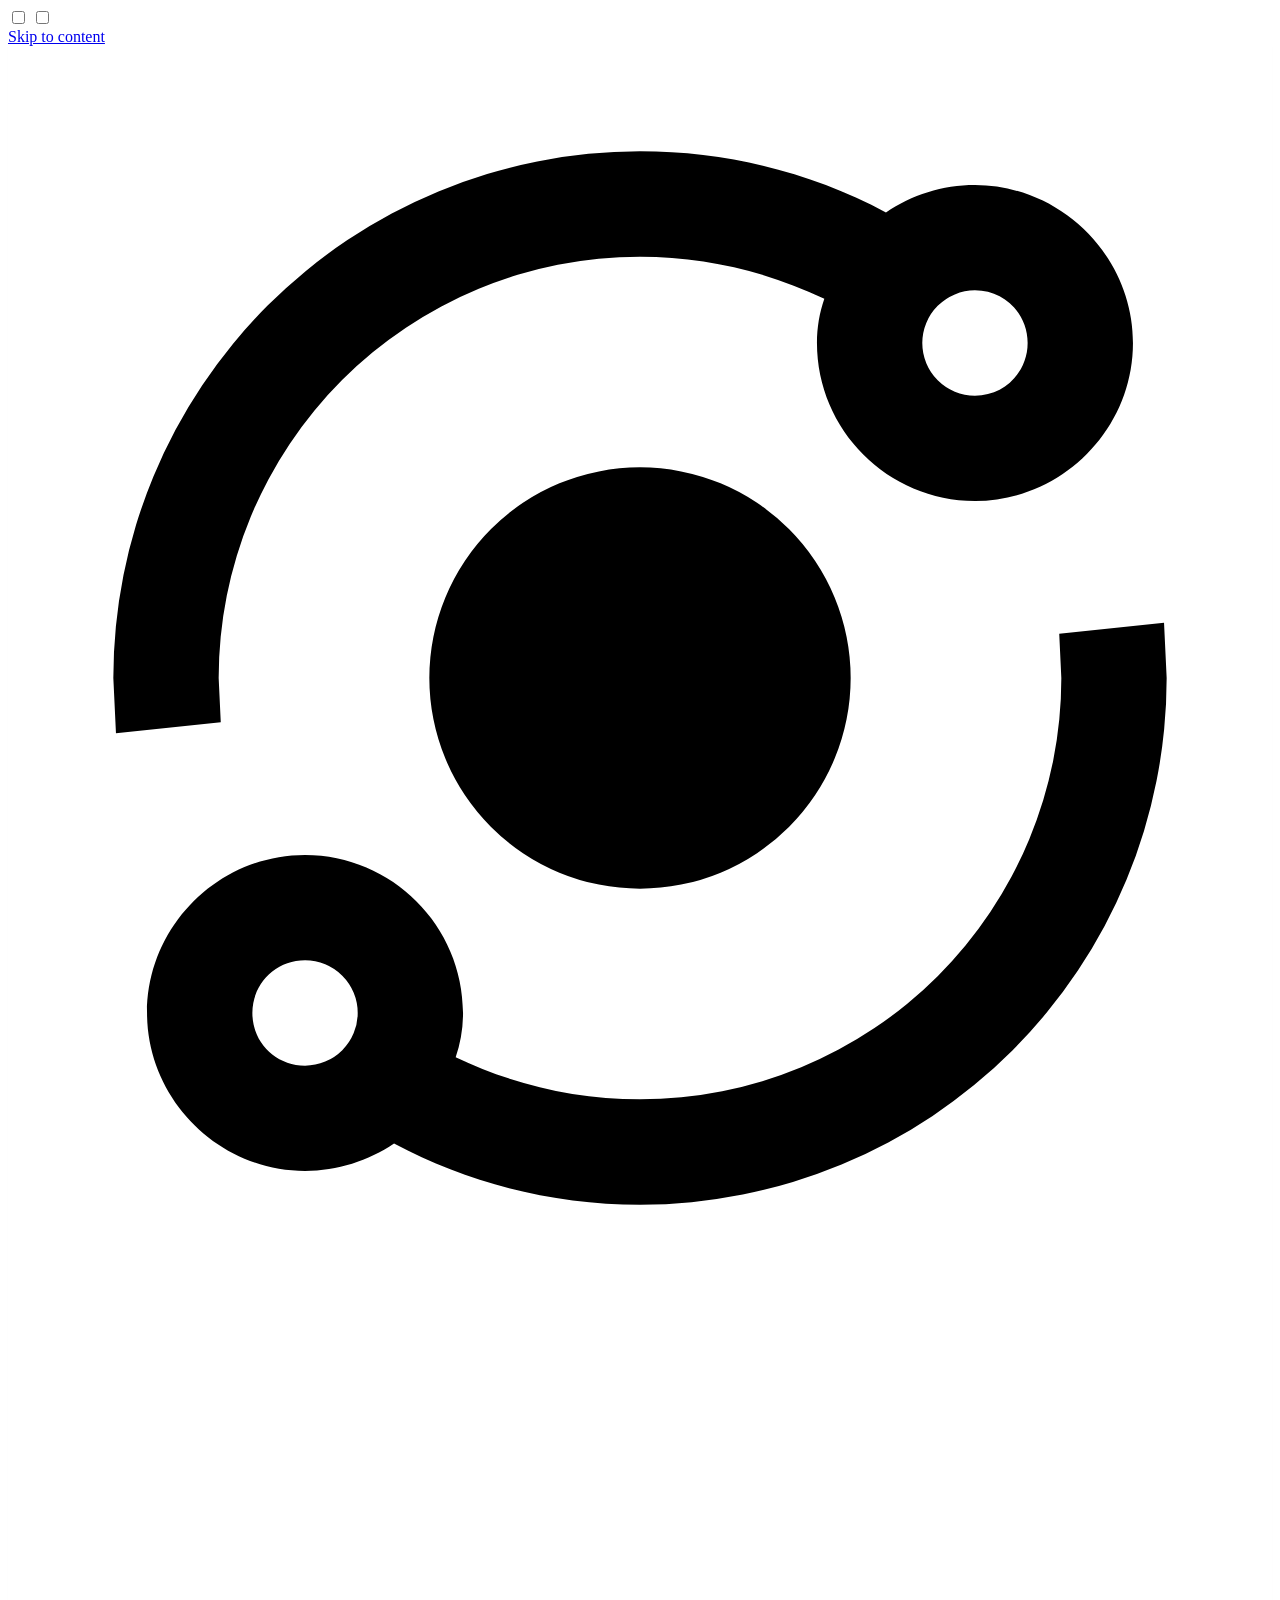
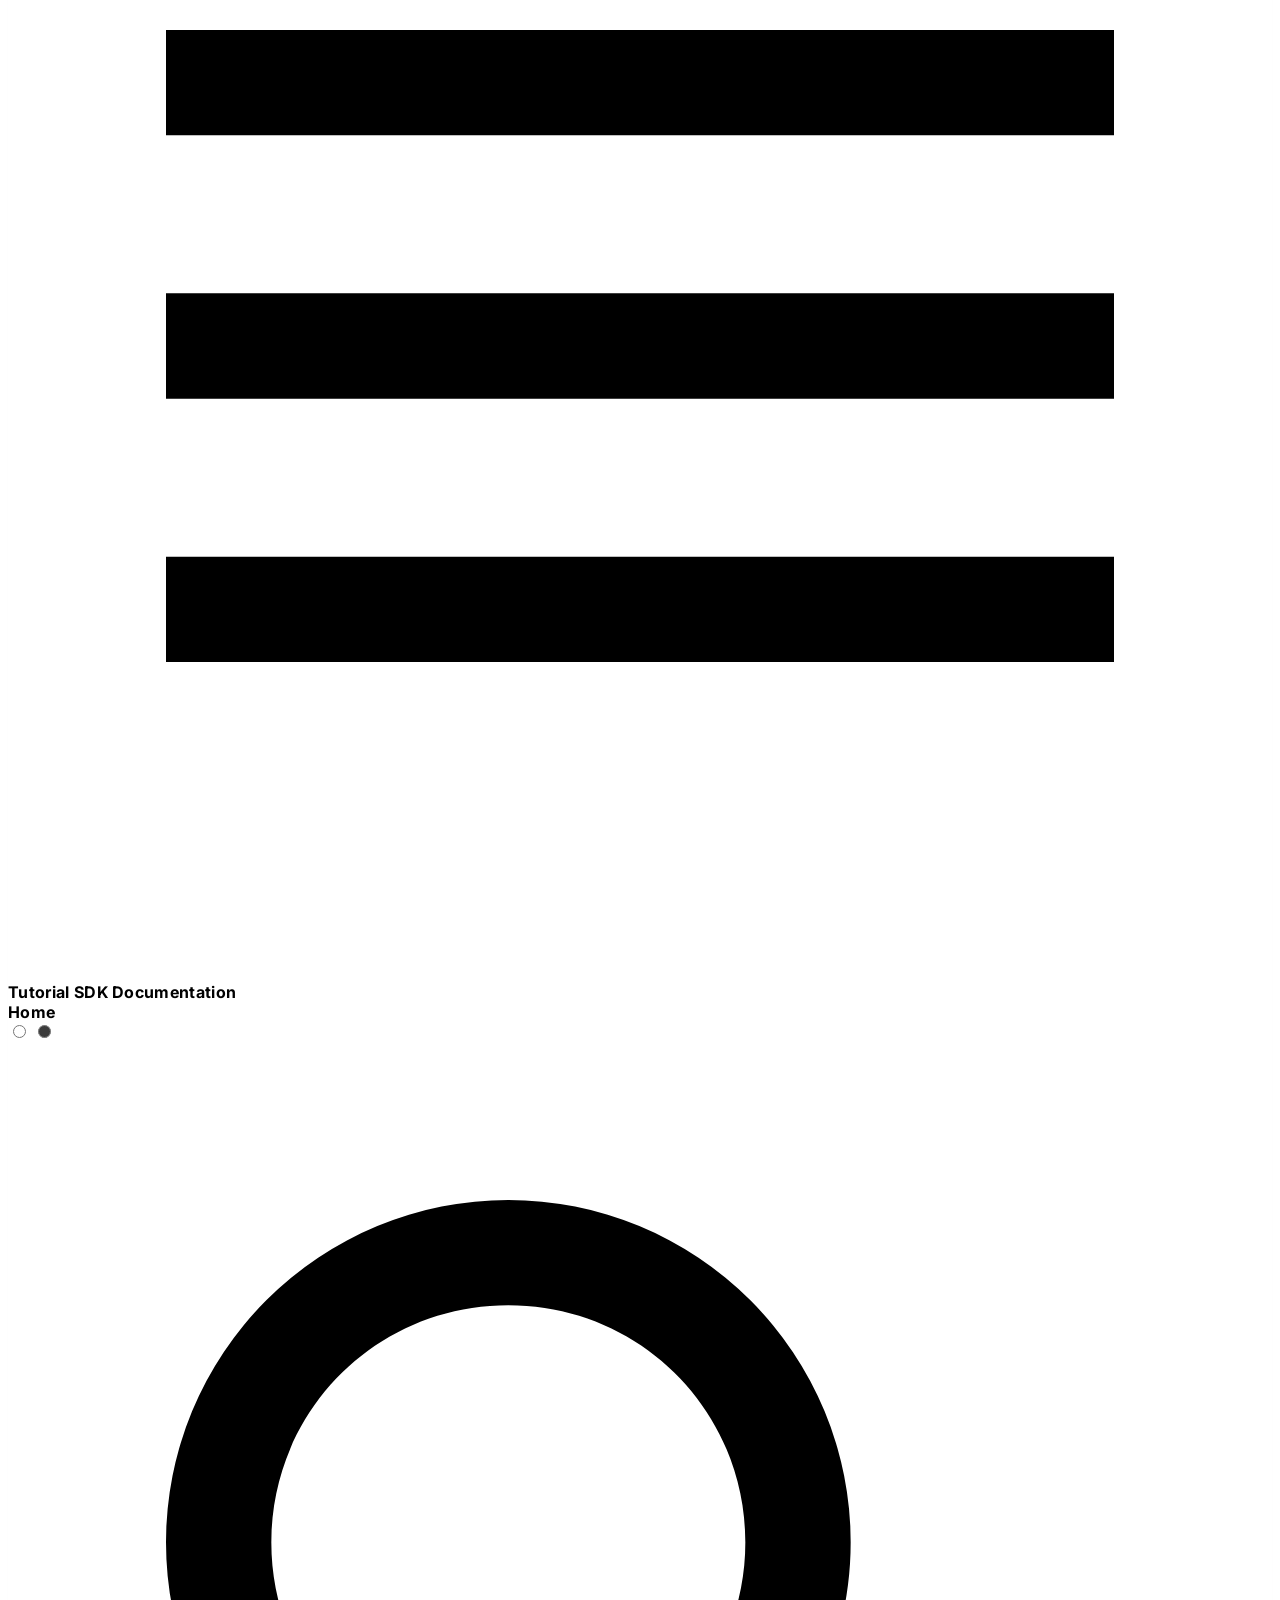
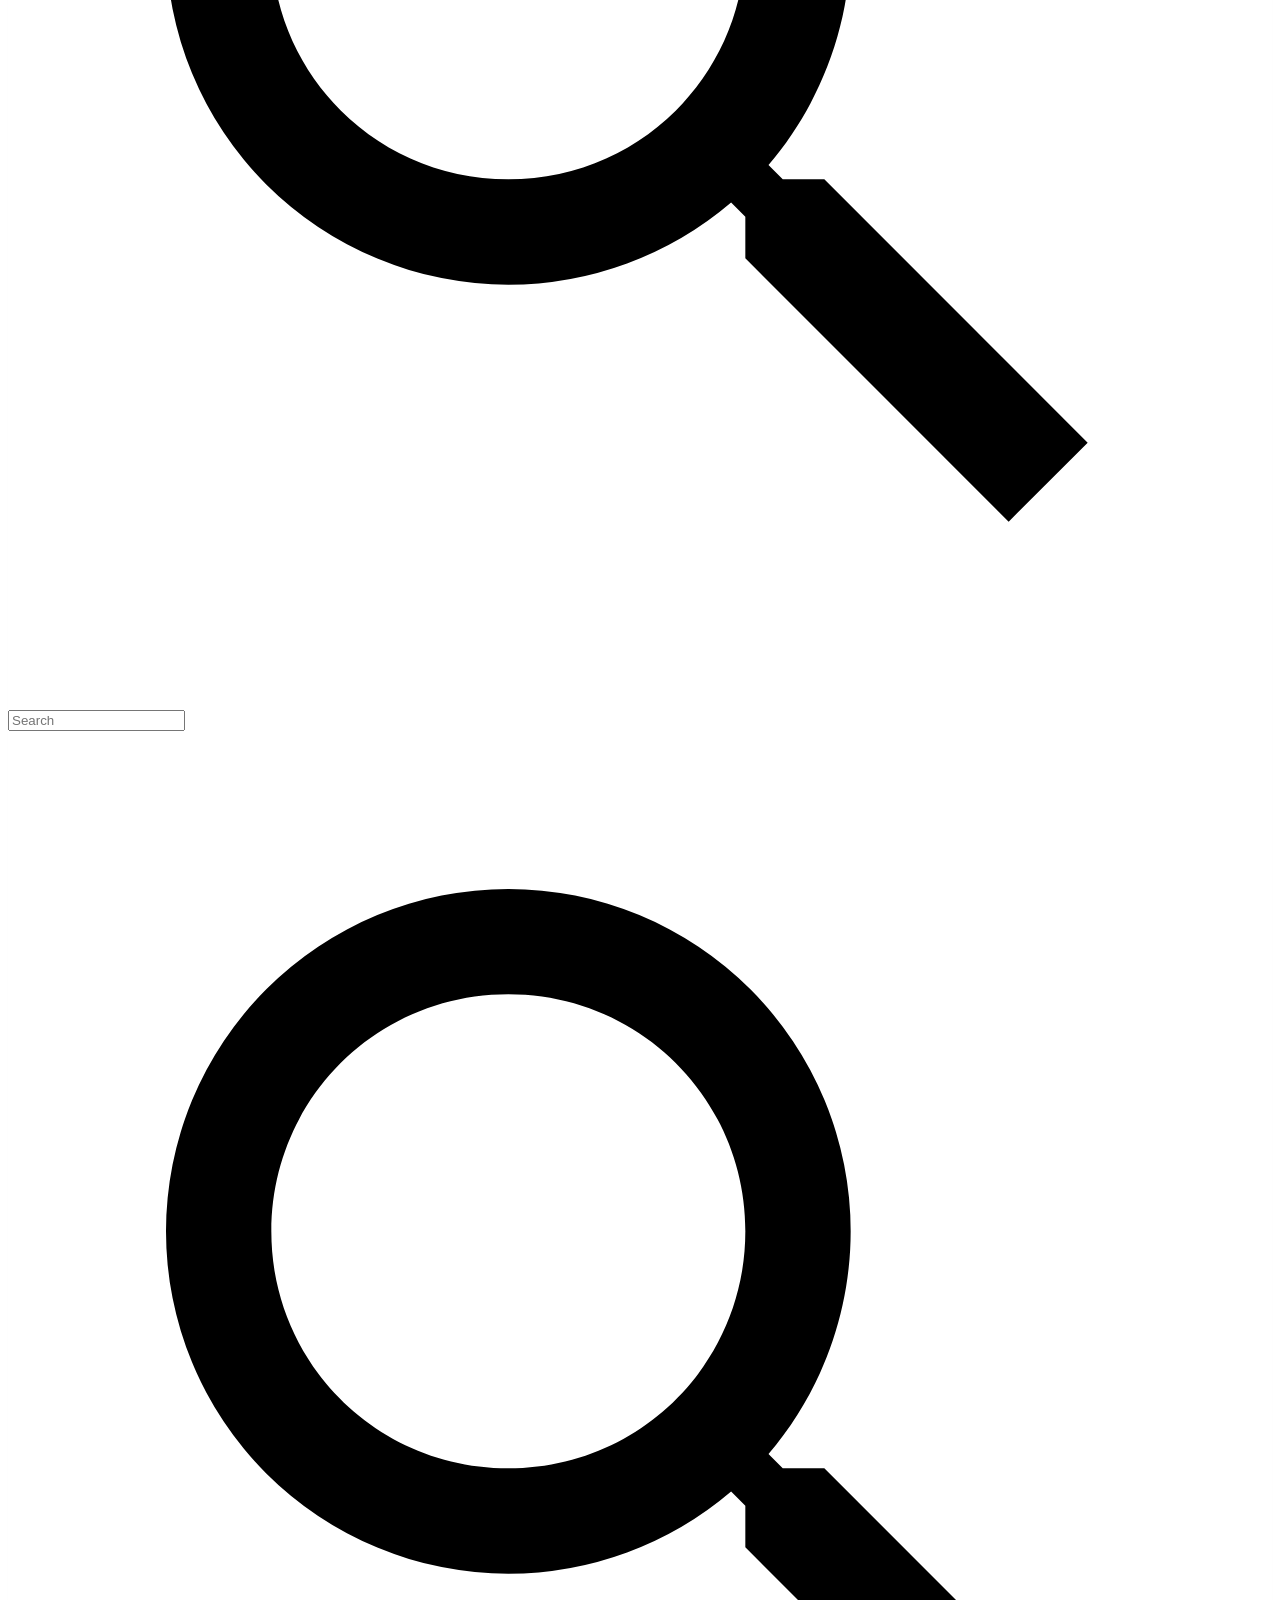
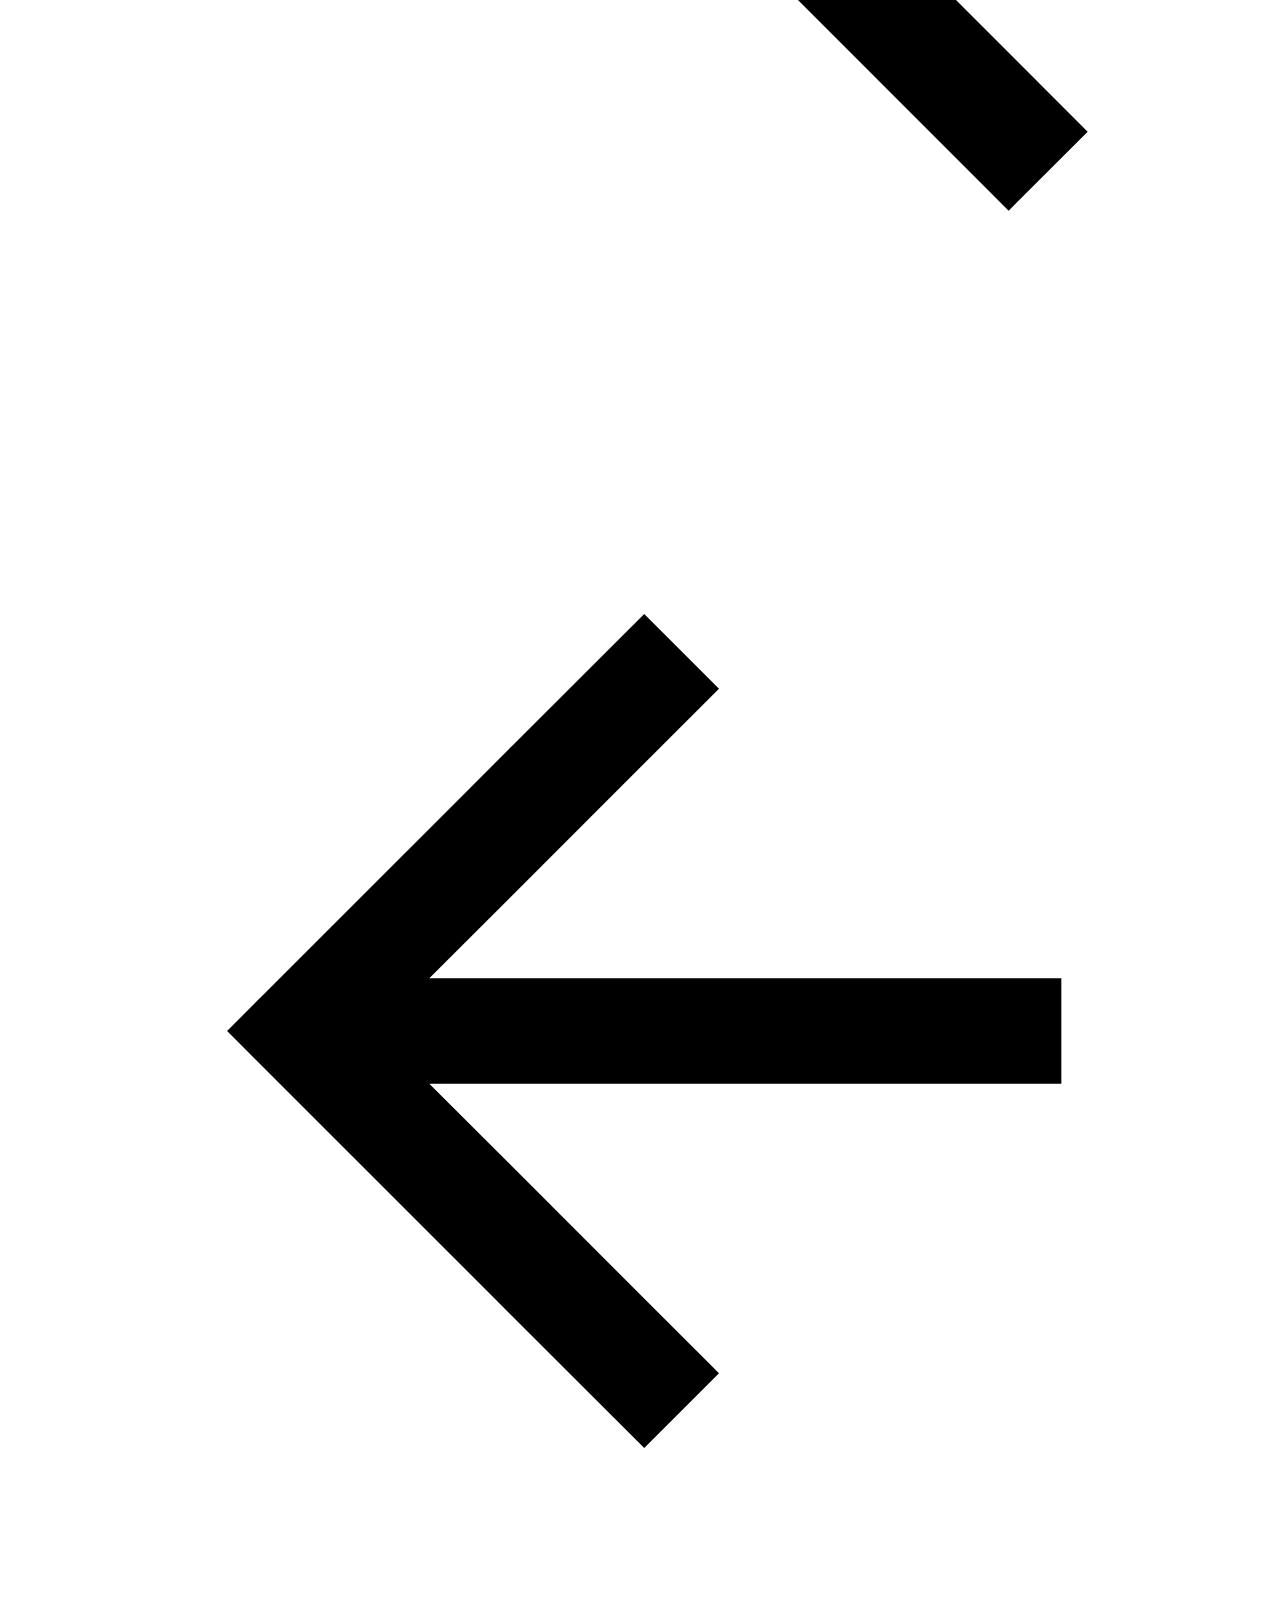
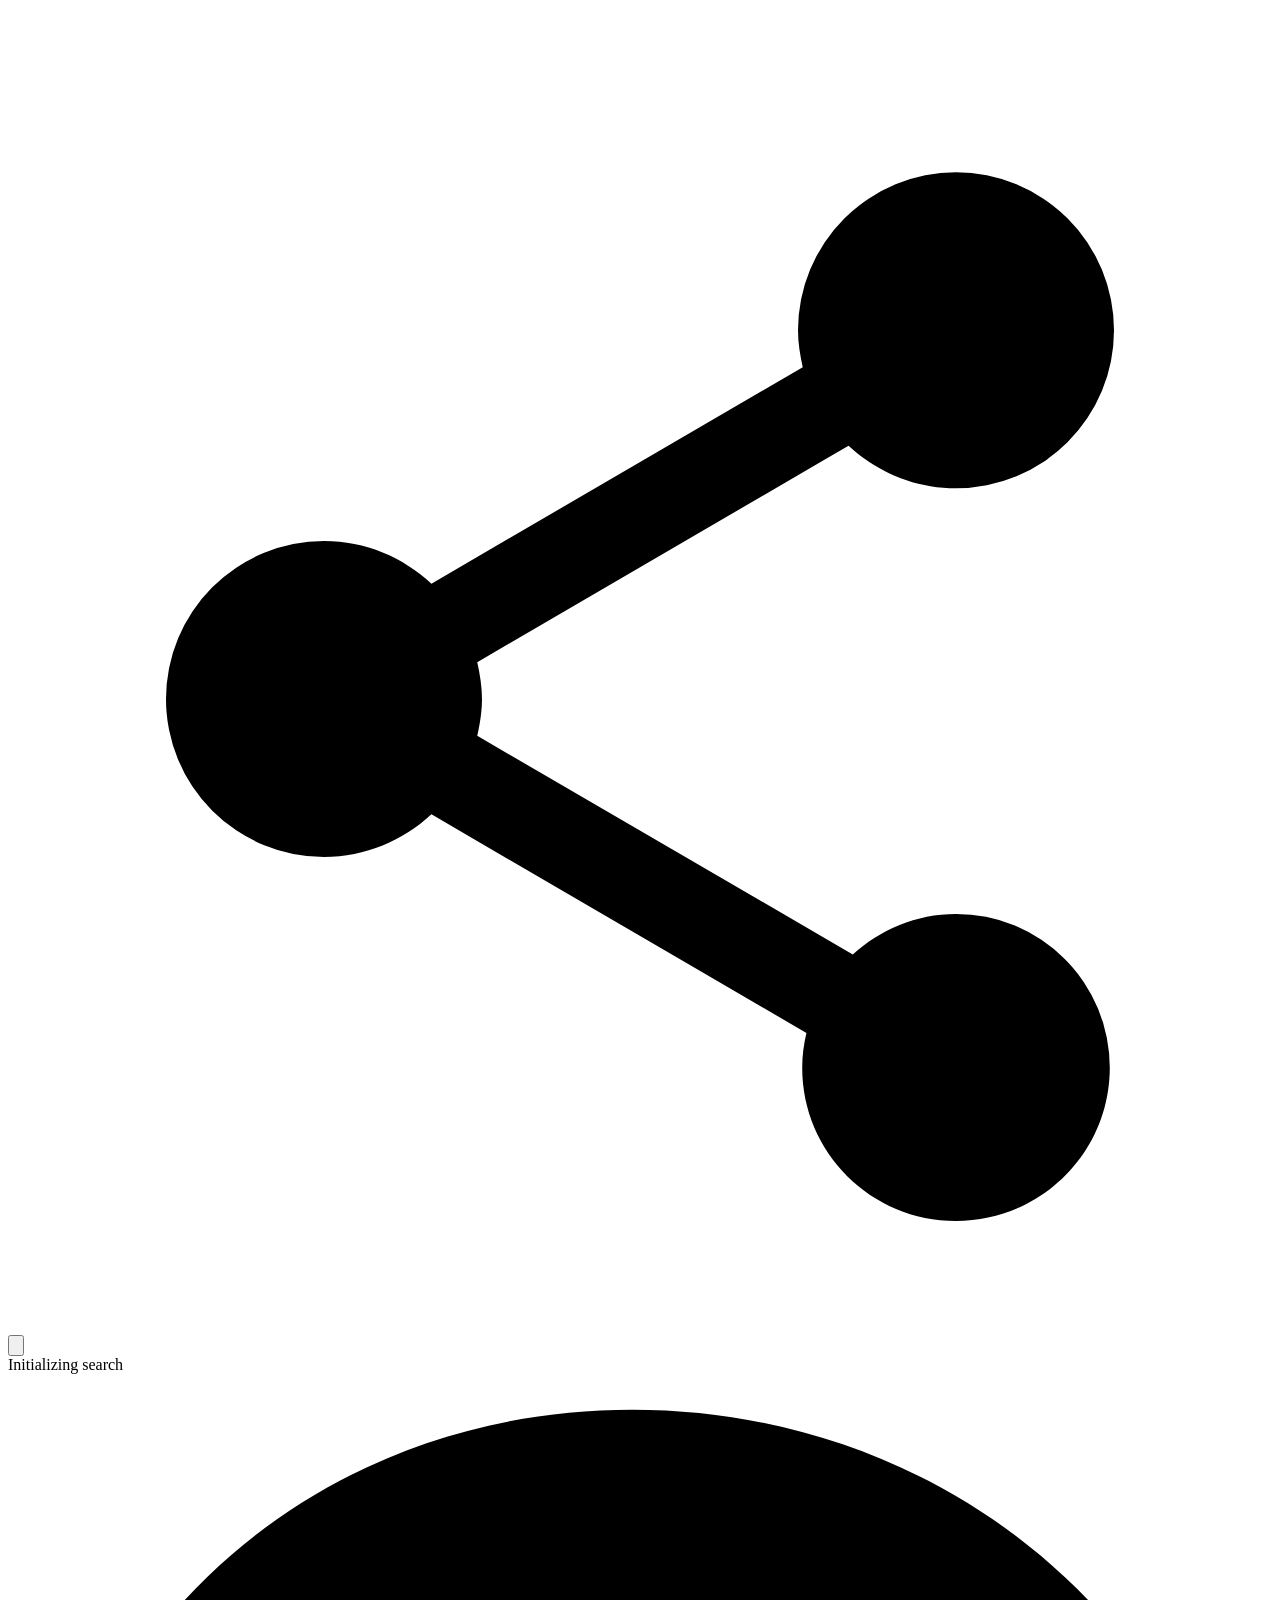
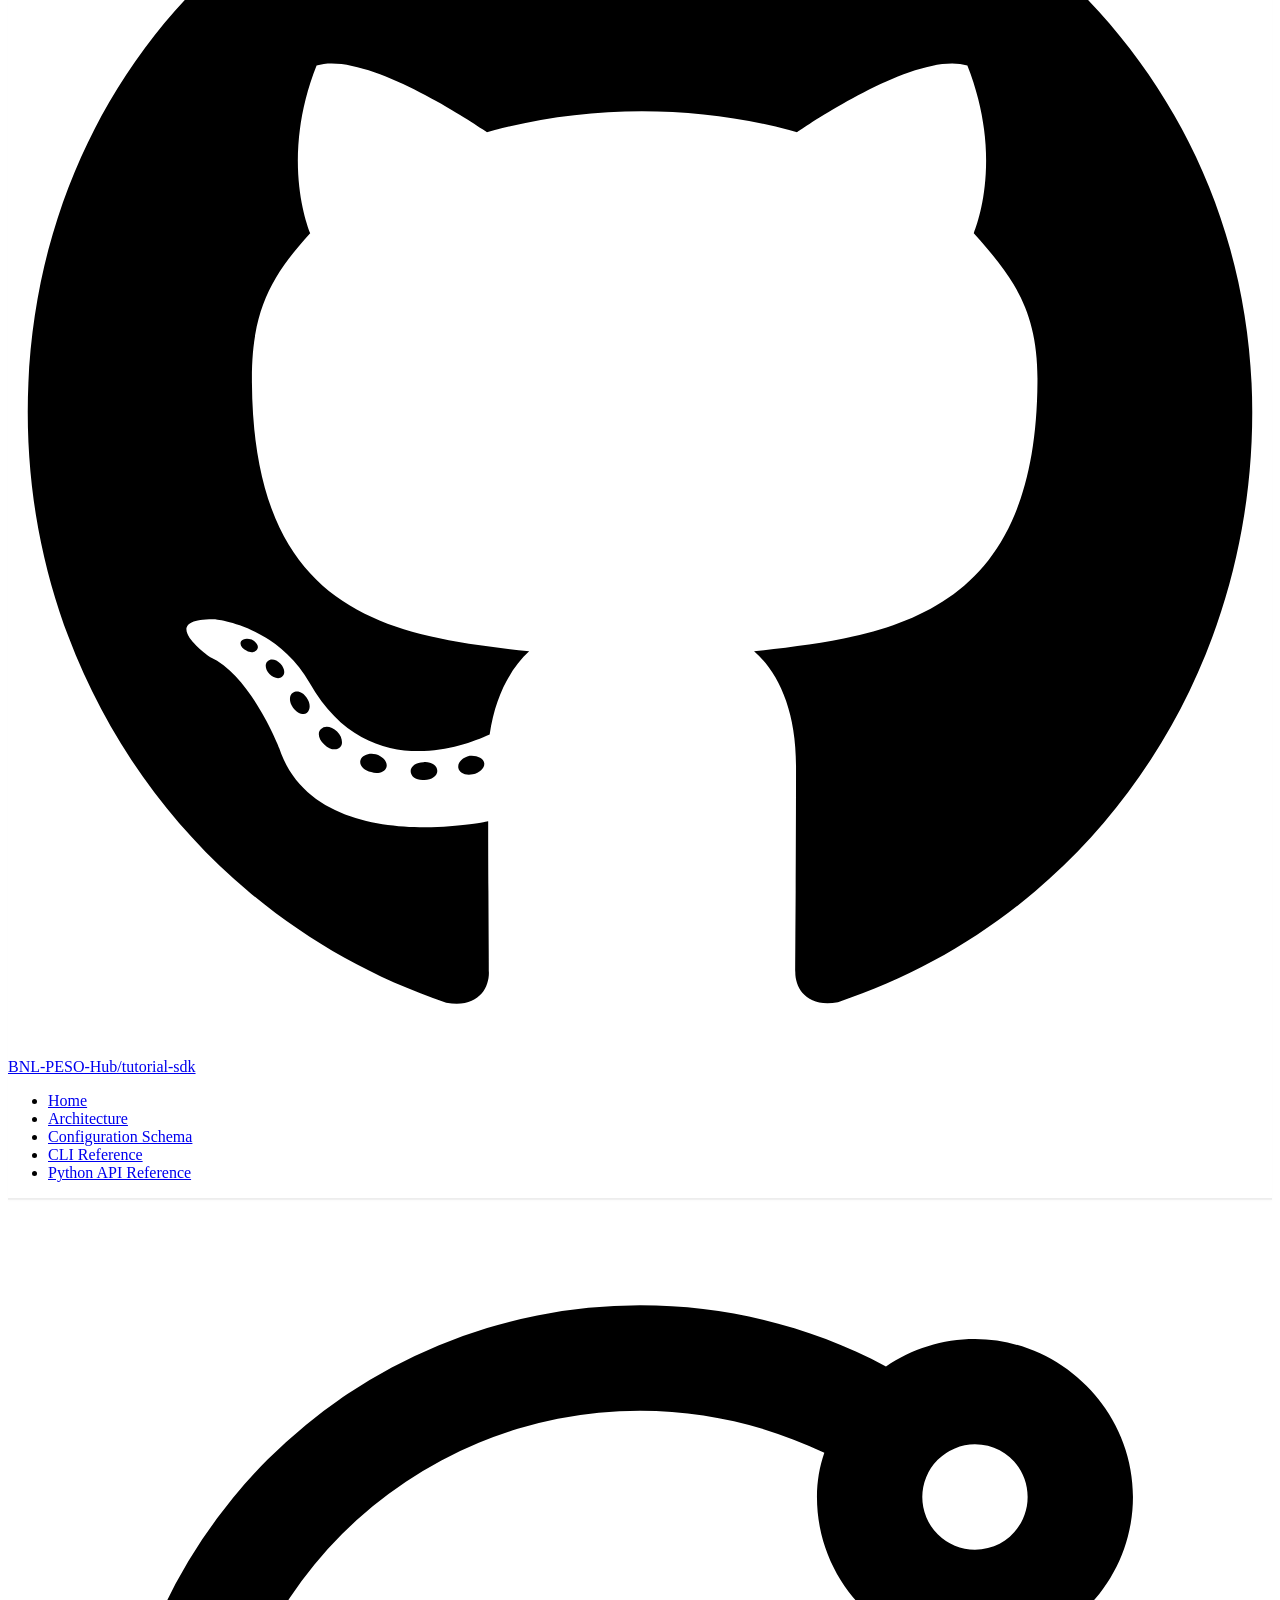
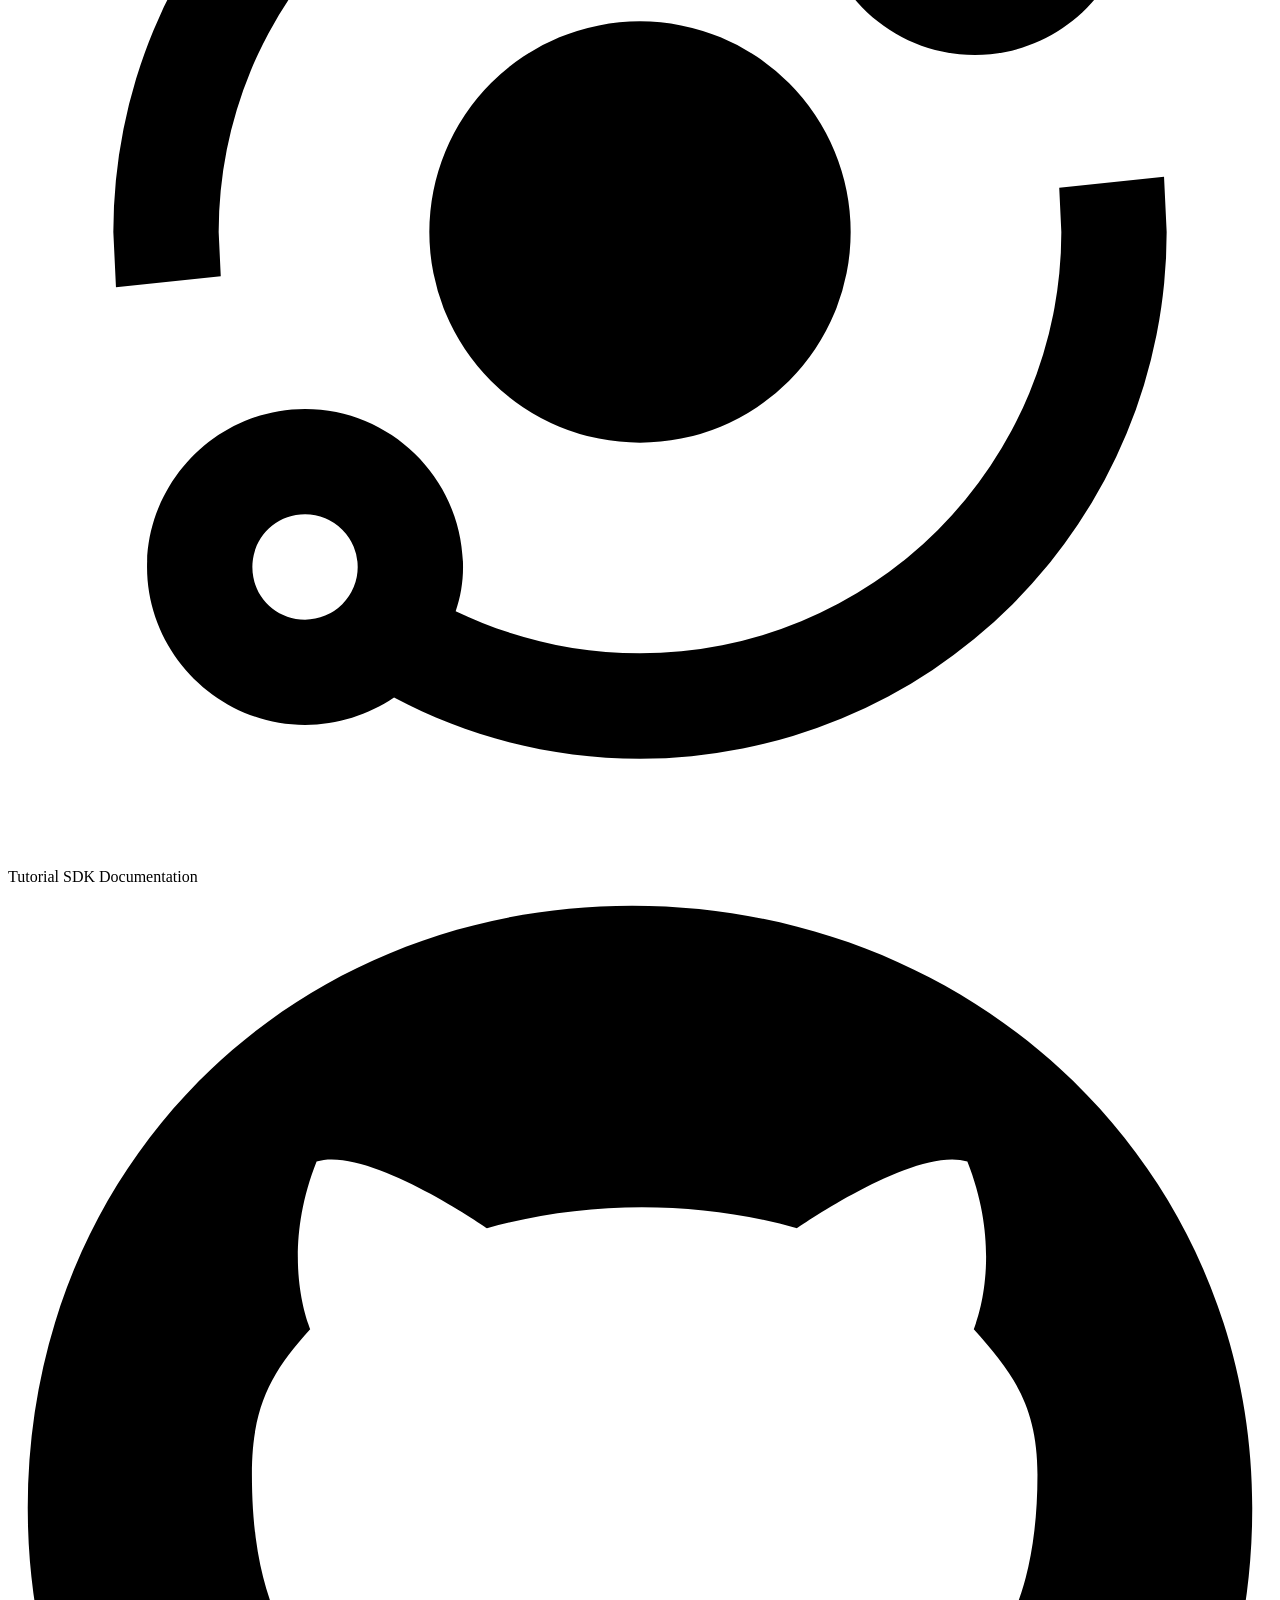
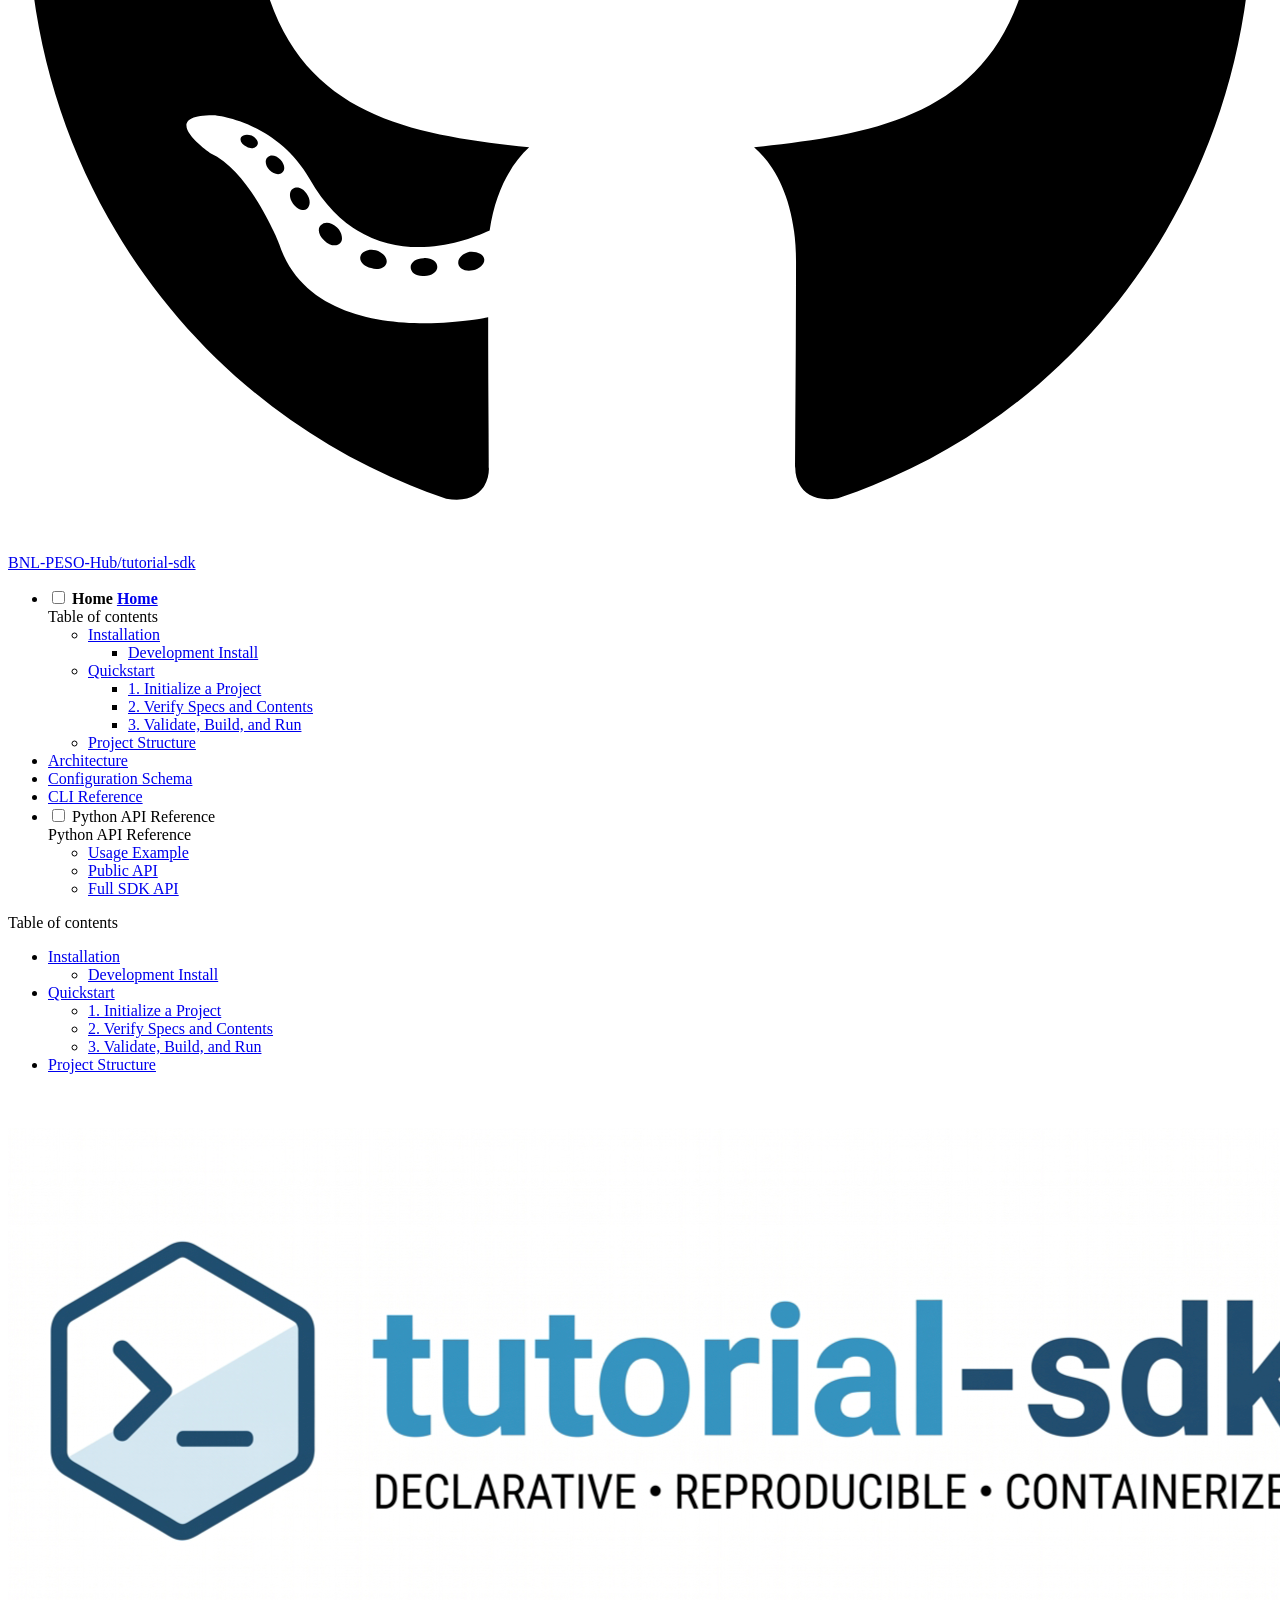
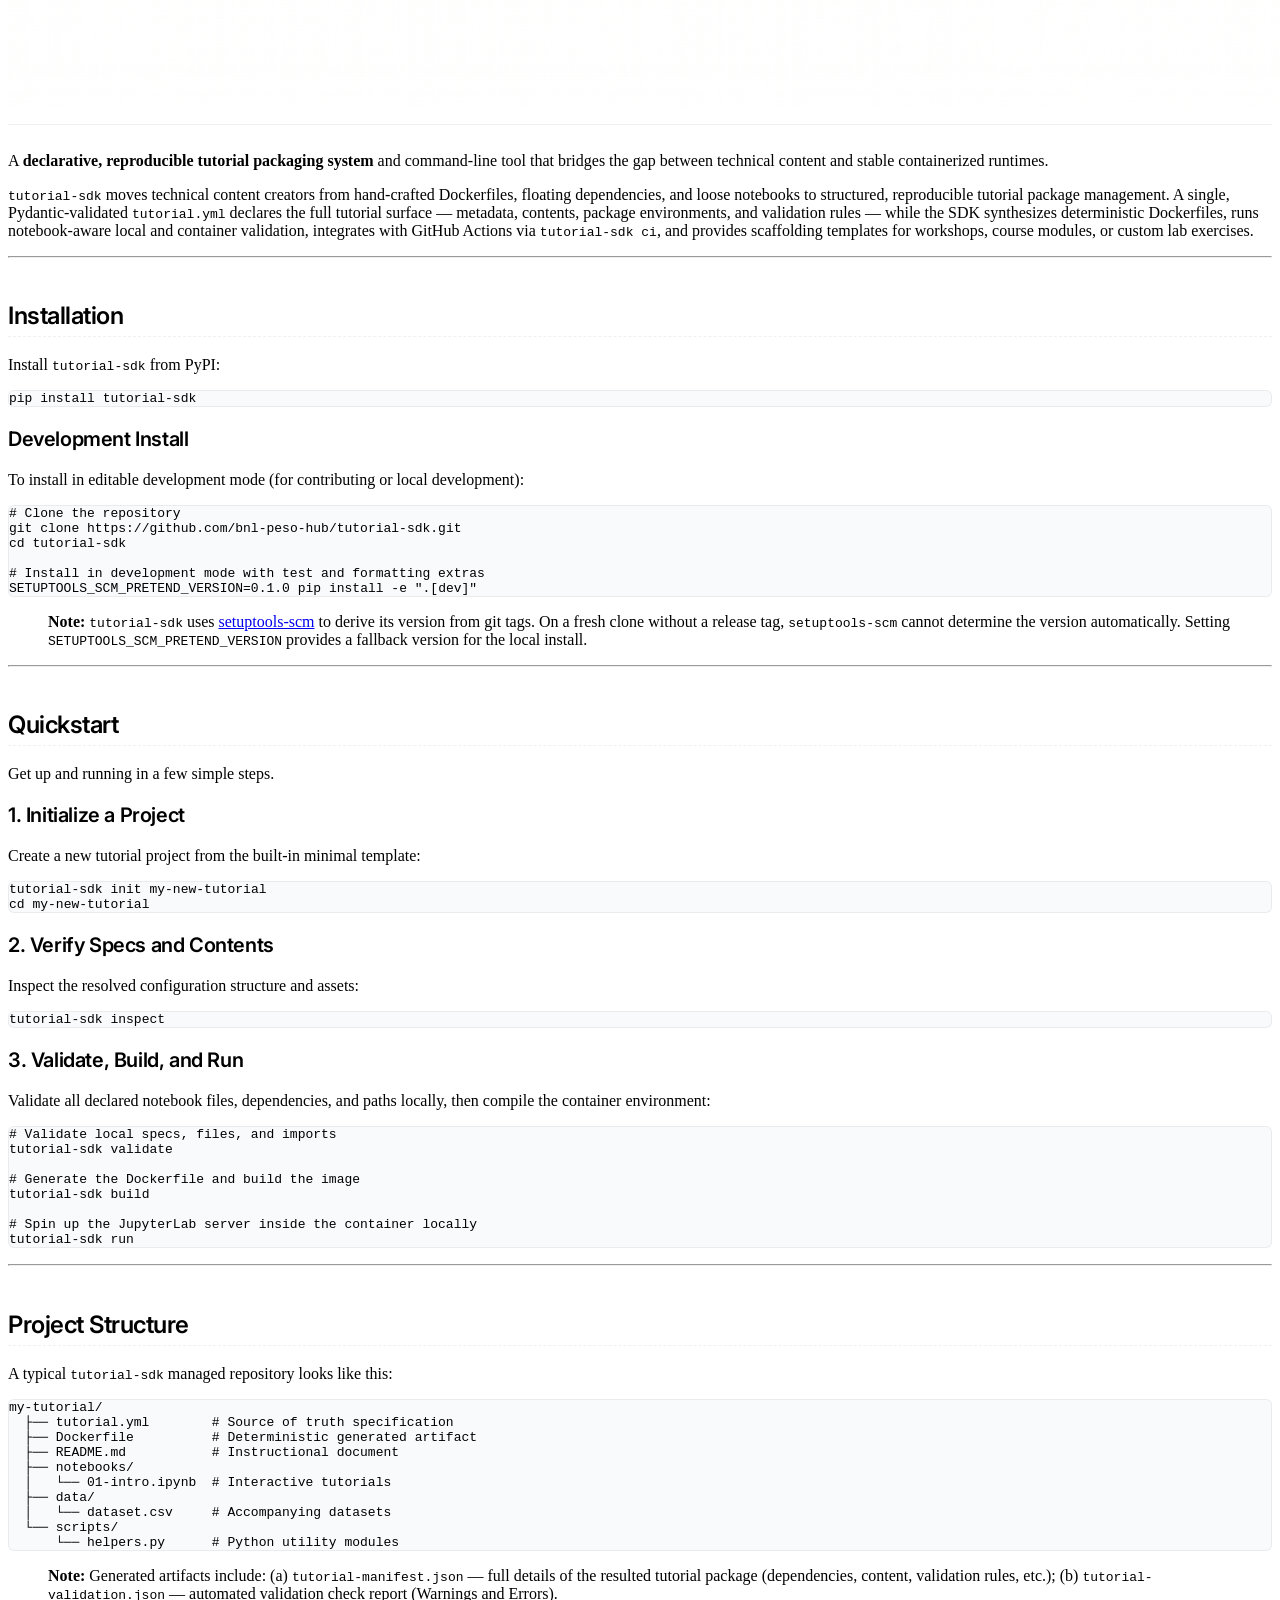
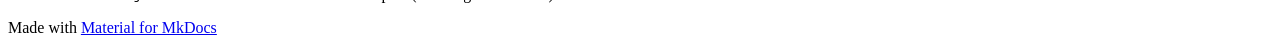
==== commit 44472da6: "Deployed f9df16d with MkDocs version: 1.6.1" ====
--- a/index.html
+++ b/index.html
@@ -202,6 +202,18 @@
       
     
     
+      <div class="md-header__source">
+        <a href="https://github.com/BNL-PESO-Hub/tutorial-sdk" title="Go to repository" class="md-source" data-md-component="source">
+  <div class="md-source__icon md-icon">
+    
+    <svg xmlns="http://www.w3.org/2000/svg" viewBox="0 0 512 512"><!--! Font Awesome Free 7.1.0 by @fontawesome - https://fontawesome.com License - https://fontawesome.com/license/free (Icons: CC BY 4.0, Fonts: SIL OFL 1.1, Code: MIT License) Copyright 2025 Fonticons, Inc.--><path d="M173.9 397.4c0 2-2.3 3.6-5.2 3.6-3.3.3-5.6-1.3-5.6-3.6 0-2 2.3-3.6 5.2-3.6 3-.3 5.6 1.3 5.6 3.6m-31.1-4.5c-.7 2 1.3 4.3 4.3 4.9 2.6 1 5.6 0 6.2-2s-1.3-4.3-4.3-5.2c-2.6-.7-5.5.3-6.2 2.3m44.2-1.7c-2.9.7-4.9 2.6-4.6 4.9.3 2 2.9 3.3 5.9 2.6 2.9-.7 4.9-2.6 4.6-4.6-.3-1.9-3-3.2-5.9-2.9M252.8 8C114.1 8 8 113.3 8 252c0 110.9 69.8 205.8 169.5 239.2 12.8 2.3 17.3-5.6 17.3-12.1 0-6.2-.3-40.4-.3-61.4 0 0-70 15-84.7-29.8 0 0-11.4-29.1-27.8-36.6 0 0-22.9-15.7 1.6-15.4 0 0 24.9 2 38.6 25.8 21.9 38.6 58.6 27.5 72.9 20.9 2.3-16 8.8-27.1 16-33.7-55.9-6.2-112.3-14.3-112.3-110.5 0-27.5 7.6-41.3 23.6-58.9-2.6-6.5-11.1-33.3 2.6-67.9 20.9-6.5 69 27 69 27 20-5.6 41.5-8.5 62.8-8.5s42.8 2.9 62.8 8.5c0 0 48.1-33.6 69-27 13.7 34.7 5.2 61.4 2.6 67.9 16 17.7 25.8 31.5 25.8 58.9 0 96.5-58.9 104.2-114.8 110.5 9.2 7.9 17 22.9 17 46.4 0 33.7-.3 75.4-.3 83.6 0 6.5 4.6 14.4 17.3 12.1C436.2 457.8 504 362.9 504 252 504 113.3 391.5 8 252.8 8M105.2 352.9c-1.3 1-1 3.3.7 5.2 1.6 1.6 3.9 2.3 5.2 1 1.3-1 1-3.3-.7-5.2-1.6-1.6-3.9-2.3-5.2-1m-10.8-8.1c-.7 1.3.3 2.9 2.3 3.9 1.6 1 3.6.7 4.3-.7.7-1.3-.3-2.9-2.3-3.9-2-.6-3.6-.3-4.3.7m32.4 35.6c-1.6 1.3-1 4.3 1.3 6.2 2.3 2.3 5.2 2.6 6.5 1 1.3-1.3.7-4.3-1.3-6.2-2.2-2.3-5.2-2.6-6.5-1m-11.4-14.7c-1.6 1-1.6 3.6 0 5.9s4.3 3.3 5.6 2.3c1.6-1.3 1.6-3.9 0-6.2-1.4-2.3-4-3.3-5.6-2"/></svg>
+  </div>
+  <div class="md-source__repository">
+    BNL-PESO-Hub/tutorial-sdk
+  </div>
+</a>
+      </div>
+    
   </nav>
   
     
@@ -346,6 +358,18 @@
     </a>
     Tutorial SDK Documentation
   </label>
+  
+    <div class="md-nav__source">
+      <a href="https://github.com/BNL-PESO-Hub/tutorial-sdk" title="Go to repository" class="md-source" data-md-component="source">
+  <div class="md-source__icon md-icon">
+    
+    <svg xmlns="http://www.w3.org/2000/svg" viewBox="0 0 512 512"><!--! Font Awesome Free 7.1.0 by @fontawesome - https://fontawesome.com License - https://fontawesome.com/license/free (Icons: CC BY 4.0, Fonts: SIL OFL 1.1, Code: MIT License) Copyright 2025 Fonticons, Inc.--><path d="M173.9 397.4c0 2-2.3 3.6-5.2 3.6-3.3.3-5.6-1.3-5.6-3.6 0-2 2.3-3.6 5.2-3.6 3-.3 5.6 1.3 5.6 3.6m-31.1-4.5c-.7 2 1.3 4.3 4.3 4.9 2.6 1 5.6 0 6.2-2s-1.3-4.3-4.3-5.2c-2.6-.7-5.5.3-6.2 2.3m44.2-1.7c-2.9.7-4.9 2.6-4.6 4.9.3 2 2.9 3.3 5.9 2.6 2.9-.7 4.9-2.6 4.6-4.6-.3-1.9-3-3.2-5.9-2.9M252.8 8C114.1 8 8 113.3 8 252c0 110.9 69.8 205.8 169.5 239.2 12.8 2.3 17.3-5.6 17.3-12.1 0-6.2-.3-40.4-.3-61.4 0 0-70 15-84.7-29.8 0 0-11.4-29.1-27.8-36.6 0 0-22.9-15.7 1.6-15.4 0 0 24.9 2 38.6 25.8 21.9 38.6 58.6 27.5 72.9 20.9 2.3-16 8.8-27.1 16-33.7-55.9-6.2-112.3-14.3-112.3-110.5 0-27.5 7.6-41.3 23.6-58.9-2.6-6.5-11.1-33.3 2.6-67.9 20.9-6.5 69 27 69 27 20-5.6 41.5-8.5 62.8-8.5s42.8 2.9 62.8 8.5c0 0 48.1-33.6 69-27 13.7 34.7 5.2 61.4 2.6 67.9 16 17.7 25.8 31.5 25.8 58.9 0 96.5-58.9 104.2-114.8 110.5 9.2 7.9 17 22.9 17 46.4 0 33.7-.3 75.4-.3 83.6 0 6.5 4.6 14.4 17.3 12.1C436.2 457.8 504 362.9 504 252 504 113.3 391.5 8 252.8 8M105.2 352.9c-1.3 1-1 3.3.7 5.2 1.6 1.6 3.9 2.3 5.2 1 1.3-1 1-3.3-.7-5.2-1.6-1.6-3.9-2.3-5.2-1m-10.8-8.1c-.7 1.3.3 2.9 2.3 3.9 1.6 1 3.6.7 4.3-.7.7-1.3-.3-2.9-2.3-3.9-2-.6-3.6-.3-4.3.7m32.4 35.6c-1.6 1.3-1 4.3 1.3 6.2 2.3 2.3 5.2 2.6 6.5 1 1.3-1.3.7-4.3-1.3-6.2-2.2-2.3-5.2-2.6-6.5-1m-11.4-14.7c-1.6 1-1.6 3.6 0 5.9s4.3 3.3 5.6 2.3c1.6-1.3 1.6-3.9 0-6.2-1.4-2.3-4-3.3-5.6-2"/></svg>
+  </div>
+  <div class="md-source__repository">
+    BNL-PESO-Hub/tutorial-sdk
+  </div>
+</a>
+    </div>
   
   <ul class="md-nav__list" data-md-scrollfix>
     
@@ -874,6 +898,9 @@
                 
                   
 
+
+  
+  
 
 
 <h1 id="_1"><img alt="Tutorial SDK Banner" src="assets/images/tutorial-sdk-banner-modern.png" /></h1>
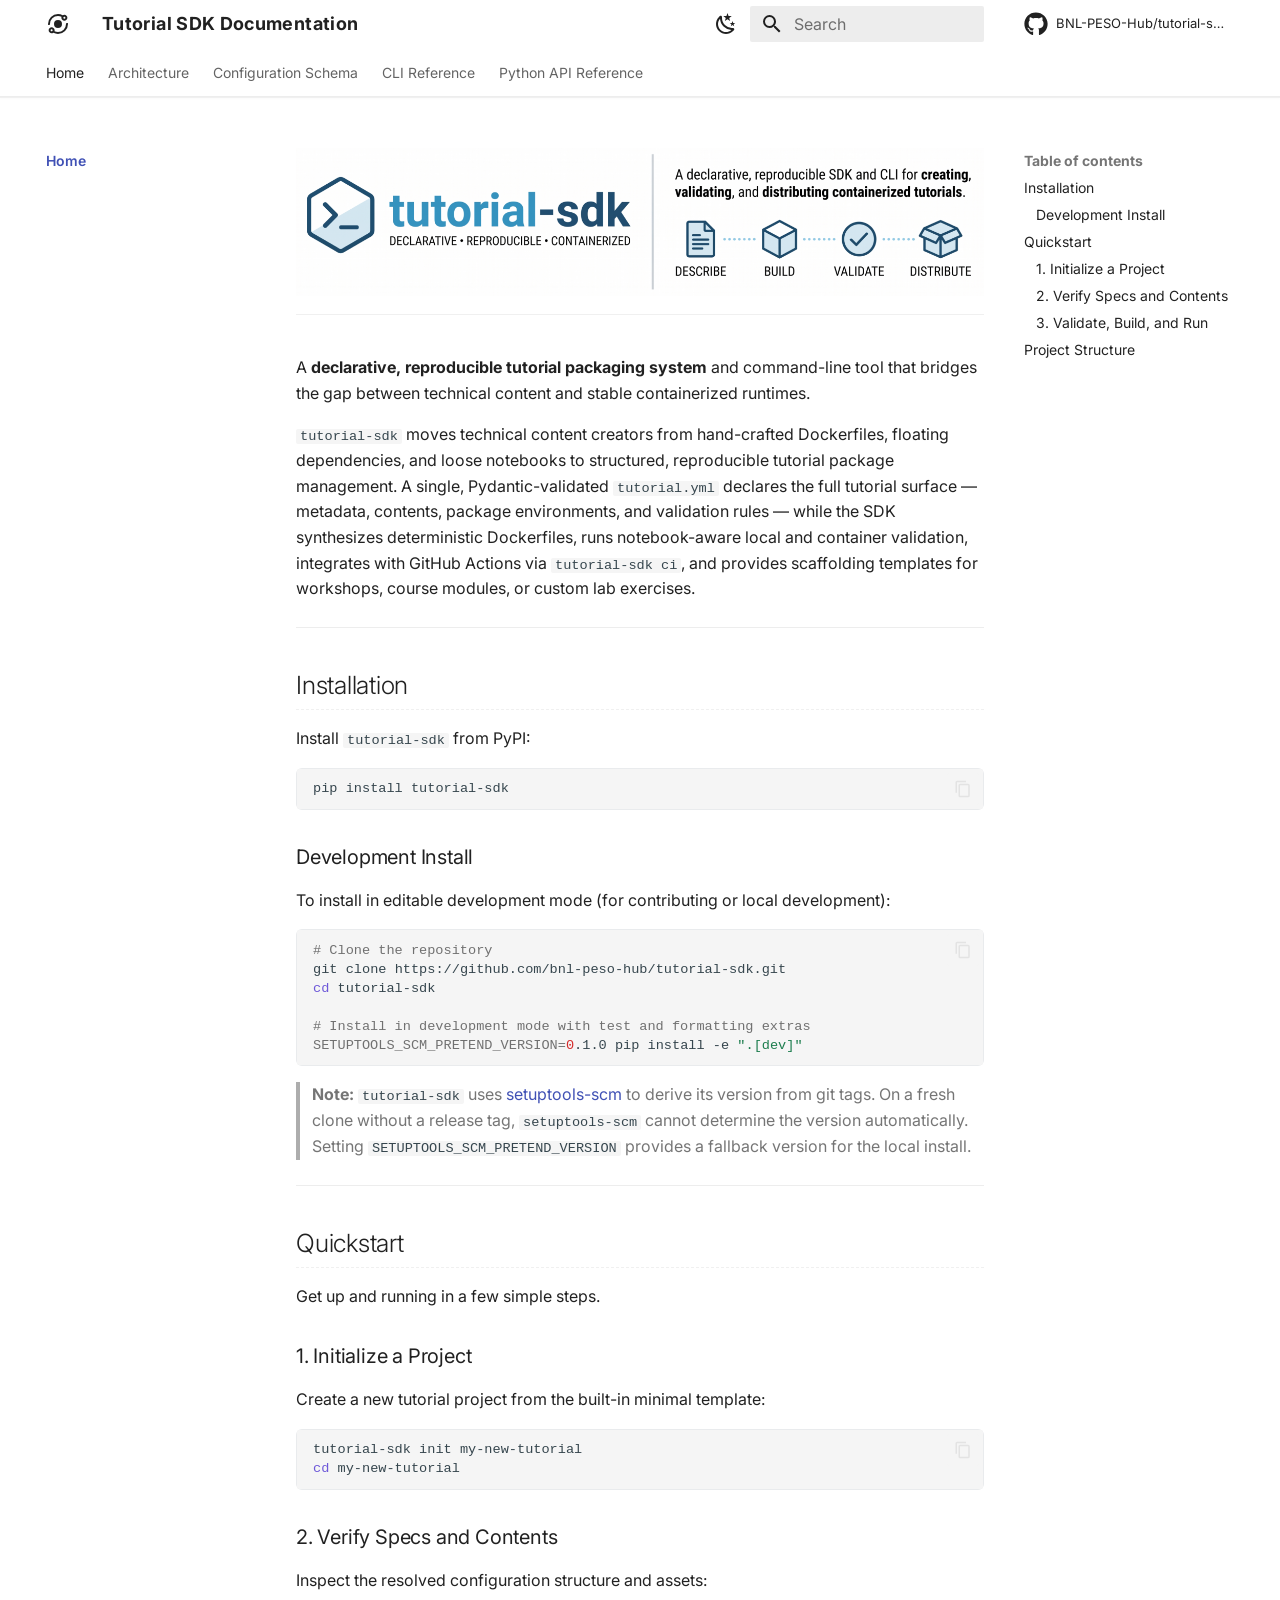
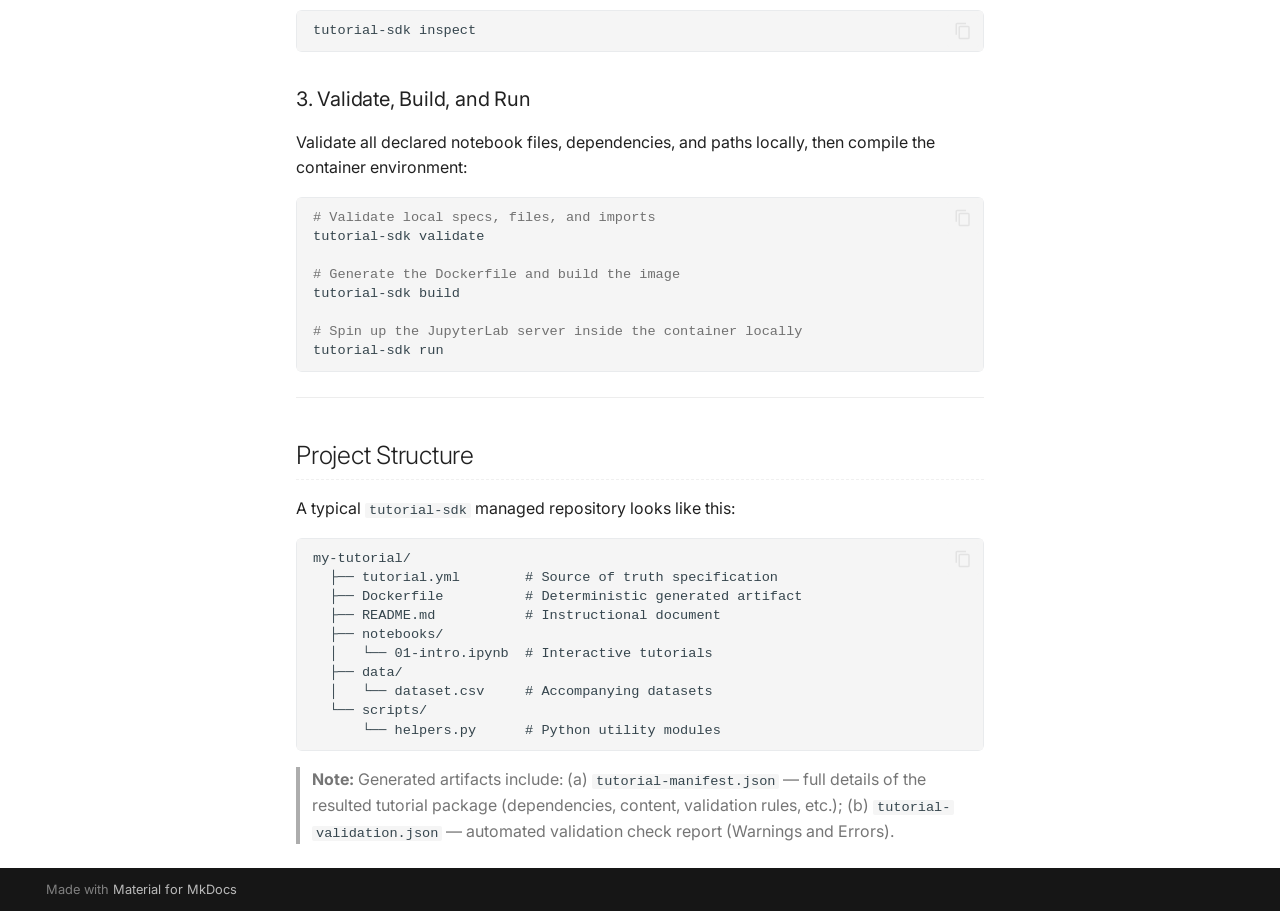
==== commit baa6993b: "Deployed d74148e with MkDocs version: 1.6.1" ====
--- a/index.html
+++ b/index.html
@@ -21,7 +21,7 @@
       
       
       <link rel="icon" href="assets/images/favicon.svg">
-      <meta name="generator" content="mkdocs-1.6.1, mkdocs-material-9.7.6">
+      <meta name="generator" content="mkdocs-1.6.1, mkdocs-material-9.7.7">
     
     
       
@@ -29,7 +29,7 @@
       
     
     
-      <link rel="stylesheet" href="assets/stylesheets/main.484c7ddc.min.css">
+      <link rel="stylesheet" href="assets/stylesheets/main.ec1eaa64.min.css">
       
         
         <link rel="stylesheet" href="assets/stylesheets/palette.ab4e12ef.min.css">
@@ -918,7 +918,7 @@
 <span class="nb">cd</span><span class="w"> </span>tutorial-sdk
 
 <span class="c1"># Install in development mode with test and formatting extras</span>
-<span class="nv">SETUPTOOLS_SCM_PRETEND_VERSION</span><span class="o">=</span><span class="m">0</span>.1.0<span class="w"> </span>pip<span class="w"> </span>install<span class="w"> </span>-e<span class="w"> </span><span class="s2">&quot;.[dev]&quot;</span>
+<span class="nv">SETUPTOOLS_SCM_PRETEND_VERSION</span><span class="o">=</span><span class="m">0</span>.1.0<span class="w"> </span>pip<span class="w"> </span>install<span class="w"> </span>-e<span class="w"> </span><span class="s2">".[dev]"</span>
 </code></pre></div>
 <blockquote>
 <p><strong>Note:</strong> <code>tutorial-sdk</code> uses <a href="https://github.com/pypa/setuptools-scm">setuptools-scm</a> to derive its version from git tags. On a fresh clone without a release tag, <code>setuptools-scm</code> cannot determine the version automatically. Setting <code>SETUPTOOLS_SCM_PRETEND_VERSION</code> provides a fallback version for the local install.</p>
@@ -1023,7 +1023,7 @@
       <script id="__config" type="application/json">{"annotate": null, "base": ".", "features": ["navigation.instant", "navigation.instant.prefetch", "navigation.tabs", "navigation.tabs.sticky", "navigation.sections", "navigation.top", "navigation.tracking", "navigation.indexes", "search.suggest", "search.highlight", "search.share", "content.code.copy", "content.code.annotate", "content.tabs.link", "toc.follow"], "search": "assets/javascripts/workers/search.2c215733.min.js", "tags": null, "translations": {"clipboard.copied": "Copied to clipboard", "clipboard.copy": "Copy to clipboard", "search.result.more.one": "1 more on this page", "search.result.more.other": "# more on this page", "search.result.none": "No matching documents", "search.result.one": "1 matching document", "search.result.other": "# matching documents", "search.result.placeholder": "Type to start searching", "search.result.term.missing": "Missing", "select.version": "Select version"}, "version": null}</script>
     
     
-      <script src="assets/javascripts/bundle.79ae519e.min.js"></script>
+      <script src="assets/javascripts/bundle.d7400e89.min.js"></script>
       
         <script src="assets/javascripts/tables.js"></script>
       
--- a/assets/stylesheets/main.ec1eaa64.min.css
+++ b/assets/stylesheets/main.ec1eaa64.min.css
@@ -0,0 +1 @@
+@charset "UTF-8";html{-webkit-text-size-adjust:none;-moz-text-size-adjust:none;text-size-adjust:none;box-sizing:border-box}*,:after,:before{box-sizing:inherit}@media (prefers-reduced-motion){*,:after,:before{transition:none!important}}body{margin:0}a,button,input,label{-webkit-tap-highlight-color:transparent}a{color:inherit;text-decoration:none}hr{border:0;box-sizing:initial;display:block;height:.05rem;overflow:visible;padding:0}small{font-size:80%}sub,sup{line-height:1em}img{border-style:none}table{border-collapse:initial;border-spacing:0}td,th{font-weight:400;vertical-align:top}button{background:#0000;border:0;font-family:inherit;font-size:inherit;margin:0;padding:0}input{border:0;outline:none}:root{--md-primary-fg-color:#4051b5;--md-primary-fg-color--light:#5d6cc0;--md-primary-fg-color--dark:#303fa1;--md-primary-bg-color:#fff;--md-primary-bg-color--light:#ffffffb3;--md-accent-fg-color:#526cfe;--md-accent-fg-color--transparent:#526cfe1a;--md-accent-bg-color:#fff;--md-accent-bg-color--light:#ffffffb3}[data-md-color-scheme=default]{color-scheme:light}[data-md-color-scheme=default] img[src$="#gh-dark-mode-only"],[data-md-color-scheme=default] img[src$="#only-dark"]{display:none}:root,[data-md-color-scheme=default]{--md-hue:225deg;--md-default-fg-color:#000000de;--md-default-fg-color--light:#0000008a;--md-default-fg-color--lighter:#00000052;--md-default-fg-color--lightest:#00000012;--md-default-bg-color:#fff;--md-default-bg-color--light:#ffffffb3;--md-default-bg-color--lighter:#ffffff4d;--md-default-bg-color--lightest:#ffffff1f;--md-code-fg-color:#36464e;--md-code-bg-color:#f5f5f5;--md-code-bg-color--light:#f5f5f5b3;--md-code-bg-color--lighter:#f5f5f54d;--md-code-hl-color:#4287ff;--md-code-hl-color--light:#4287ff1a;--md-code-hl-number-color:#d52a2a;--md-code-hl-special-color:#db1457;--md-code-hl-function-color:#a846b9;--md-code-hl-constant-color:#6e59d9;--md-code-hl-keyword-color:#3f6ec6;--md-code-hl-string-color:#1c7d4d;--md-code-hl-name-color:var(--md-code-fg-color);--md-code-hl-operator-color:var(--md-default-fg-color--light);--md-code-hl-punctuation-color:var(--md-default-fg-color--light);--md-code-hl-comment-color:var(--md-default-fg-color--light);--md-code-hl-generic-color:var(--md-default-fg-color--light);--md-code-hl-variable-color:var(--md-default-fg-color--light);--md-typeset-color:var(--md-default-fg-color);--md-typeset-a-color:var(--md-primary-fg-color);--md-typeset-del-color:#f5503d26;--md-typeset-ins-color:#0bd57026;--md-typeset-kbd-color:#fafafa;--md-typeset-kbd-accent-color:#fff;--md-typeset-kbd-border-color:#b8b8b8;--md-typeset-mark-color:#ffff0080;--md-typeset-table-color:#0000001f;--md-typeset-table-color--light:rgba(0,0,0,.035);--md-admonition-fg-color:var(--md-default-fg-color);--md-admonition-bg-color:var(--md-default-bg-color);--md-warning-fg-color:#000000de;--md-warning-bg-color:#ff9;--md-footer-fg-color:#fff;--md-footer-fg-color--light:#ffffffb3;--md-footer-fg-color--lighter:#ffffff73;--md-footer-bg-color:#000000de;--md-footer-bg-color--dark:#00000052;--md-shadow-z1:0 0.2rem 0.5rem #0000000d,0 0 0.05rem #0000001a;--md-shadow-z2:0 0.2rem 0.5rem #0000001a,0 0 0.05rem #00000040;--md-shadow-z3:0 0.2rem 0.5rem #0003,0 0 0.05rem #00000059}.md-icon svg{fill:currentcolor;display:block;height:1.2rem;width:1.2rem}body{-webkit-font-smoothing:antialiased;-moz-osx-font-smoothing:grayscale;--md-text-font-family:var(--md-text-font,_),-apple-system,BlinkMacSystemFont,Helvetica,Arial,sans-serif;--md-code-font-family:var(--md-code-font,_),SFMono-Regular,Consolas,Menlo,monospace}aside,body,input{font-feature-settings:"kern","liga";color:var(--md-typeset-color);font-family:var(--md-text-font-family)}code,kbd,pre{font-feature-settings:"kern";font-family:var(--md-code-font-family)}:root{--md-typeset-table-sort-icon:url('data:image/svg+xml;charset=utf-8,<svg xmlns="http://www.w3.org/2000/svg" viewBox="0 0 24 24"><path d="m18 21-4-4h3V7h-3l4-4 4 4h-3v10h3M2 19v-2h10v2M2 13v-2h7v2M2 7V5h4v2z"/></svg>');--md-typeset-table-sort-icon--asc:url('data:image/svg+xml;charset=utf-8,<svg xmlns="http://www.w3.org/2000/svg" viewBox="0 0 24 24"><path d="M19 17h3l-4 4-4-4h3V3h2M2 17h10v2H2M6 5v2H2V5m0 6h7v2H2z"/></svg>');--md-typeset-table-sort-icon--desc:url('data:image/svg+xml;charset=utf-8,<svg xmlns="http://www.w3.org/2000/svg" viewBox="0 0 24 24"><path d="M19 7h3l-4-4-4 4h3v14h2M2 17h10v2H2M6 5v2H2V5m0 6h7v2H2z"/></svg>')}.md-typeset{-webkit-print-color-adjust:exact;color-adjust:exact;font-size:.8rem;line-height:1.6;overflow-wrap:break-word}@media print{.md-typeset{font-size:.68rem}}.md-typeset blockquote,.md-typeset dl,.md-typeset figure,.md-typeset ol,.md-typeset pre,.md-typeset ul{margin-bottom:1em;margin-top:1em}.md-typeset h1{color:var(--md-default-fg-color--light);font-size:2em;line-height:1.3;margin:0 0 1.25em}.md-typeset h1,.md-typeset h2{font-weight:300;letter-spacing:-.01em}.md-typeset h2{font-size:1.5625em;line-height:1.4;margin:1.6em 0 .64em}.md-typeset h3{font-size:1.25em;font-weight:400;letter-spacing:-.01em;line-height:1.5;margin:1.6em 0 .8em}.md-typeset h2+h3{margin-top:.8em}.md-typeset h4{font-weight:700;letter-spacing:-.01em;margin:1em 0}.md-typeset h5,.md-typeset h6{color:var(--md-default-fg-color--light);font-size:.8em;font-weight:700;letter-spacing:-.01em;margin:1.25em 0}.md-typeset h5{text-transform:uppercase}.md-typeset h5 code{text-transform:none}.md-typeset hr{border-bottom:.05rem solid var(--md-default-fg-color--lightest);display:flow-root;margin:1.5em 0}.md-typeset a{color:var(--md-typeset-a-color);word-break:break-word}.md-typeset a,.md-typeset a:before{transition:color 125ms}.md-typeset a:focus,.md-typeset a:hover{color:var(--md-accent-fg-color)}.md-typeset a:focus code,.md-typeset a:hover code{background-color:var(--md-accent-fg-color--transparent);color:var(--md-accent-fg-color)}.md-typeset a code{color:var(--md-typeset-a-color)}.md-typeset a.focus-visible{outline-color:var(--md-accent-fg-color);outline-offset:.2rem}.md-typeset code,.md-typeset kbd,.md-typeset pre{color:var(--md-code-fg-color);direction:ltr;font-variant-ligatures:none;transition:background-color 125ms}@media print{.md-typeset code,.md-typeset kbd,.md-typeset pre{white-space:pre-wrap}}.md-typeset code{background-color:var(--md-code-bg-color);border-radius:.1rem;-webkit-box-decoration-break:clone;box-decoration-break:clone;font-size:.85em;padding:0 .2941176471em;transition:color 125ms,background-color 125ms;word-break:break-word}.md-typeset code:not(.focus-visible){-webkit-tap-highlight-color:transparent;outline:none}.md-typeset pre{display:flow-root;line-height:1.4;position:relative}.md-typeset pre>code{-webkit-box-decoration-break:slice;box-decoration-break:slice;box-shadow:none;display:block;margin:0;outline-color:var(--md-accent-fg-color);overflow:auto;padding:.7720588235em 1.1764705882em;scrollbar-color:var(--md-default-fg-color--lighter) #0000;scrollbar-width:thin;touch-action:auto;word-break:normal}.md-typeset pre>code:hover{scrollbar-color:var(--md-accent-fg-color) #0000}.md-typeset pre>code::-webkit-scrollbar{height:.2rem;width:.2rem}.md-typeset pre>code::-webkit-scrollbar-thumb{background-color:var(--md-default-fg-color--lighter)}.md-typeset pre>code::-webkit-scrollbar-thumb:hover{background-color:var(--md-accent-fg-color)}.md-typeset kbd{background-color:var(--md-typeset-kbd-color);border-radius:.1rem;box-shadow:0 .1rem 0 .05rem var(--md-typeset-kbd-border-color),0 .1rem 0 var(--md-typeset-kbd-border-color),0 -.1rem .2rem var(--md-typeset-kbd-accent-color) inset;color:var(--md-default-fg-color);display:inline-block;font-size:.75em;padding:0 .6666666667em;vertical-align:text-top;word-break:break-word}.md-typeset mark{background-color:var(--md-typeset-mark-color);-webkit-box-decoration-break:clone;box-decoration-break:clone;color:inherit;word-break:break-word}.md-typeset abbr{cursor:help;text-decoration:none}.md-typeset [data-preview],.md-typeset abbr{border-bottom:.05rem dotted var(--md-default-fg-color--light)}.md-typeset small{opacity:.75}[dir=ltr] .md-typeset sub,[dir=ltr] .md-typeset sup{margin-left:.078125em}[dir=rtl] .md-typeset sub,[dir=rtl] .md-typeset sup{margin-right:.078125em}[dir=ltr] .md-typeset blockquote{padding-left:.6rem}[dir=rtl] .md-typeset blockquote{padding-right:.6rem}[dir=ltr] .md-typeset blockquote{border-left:.2rem solid var(--md-default-fg-color--lighter)}[dir=rtl] .md-typeset blockquote{border-right:.2rem solid var(--md-default-fg-color--lighter)}.md-typeset blockquote{color:var(--md-default-fg-color--light);margin-left:0;margin-right:0}.md-typeset ul{list-style-type:disc}.md-typeset ul[type]{list-style-type:revert-layer}[dir=ltr] .md-typeset ol,[dir=ltr] .md-typeset ul{margin-left:.625em}[dir=rtl] .md-typeset ol,[dir=rtl] .md-typeset ul{margin-right:.625em}.md-typeset ol,.md-typeset ul{padding:0}.md-typeset ol:not([hidden]),.md-typeset ul:not([hidden]){display:flow-root}.md-typeset ol ol,.md-typeset ul ol{list-style-type:lower-alpha}.md-typeset ol ol ol,.md-typeset ul ol ol{list-style-type:lower-roman}.md-typeset ol ol ol ol,.md-typeset ul ol ol ol{list-style-type:upper-alpha}.md-typeset ol ol ol ol ol,.md-typeset ul ol ol ol ol{list-style-type:upper-roman}.md-typeset ol[type],.md-typeset ul[type]{list-style-type:revert-layer}[dir=ltr] .md-typeset ol li,[dir=ltr] .md-typeset ul li{margin-left:1.25em}[dir=rtl] .md-typeset ol li,[dir=rtl] .md-typeset ul li{margin-right:1.25em}.md-typeset ol li,.md-typeset ul li{margin-bottom:.5em}.md-typeset ol li blockquote,.md-typeset ol li p,.md-typeset ul li blockquote,.md-typeset ul li p{margin:.5em 0}.md-typeset ol li:last-child,.md-typeset ul li:last-child{margin-bottom:0}[dir=ltr] .md-typeset ol li ol,[dir=ltr] .md-typeset ol li ul,[dir=ltr] .md-typeset ul li ol,[dir=ltr] .md-typeset ul li ul{margin-left:.625em}[dir=rtl] .md-typeset ol li ol,[dir=rtl] .md-typeset ol li ul,[dir=rtl] .md-typeset ul li ol,[dir=rtl] .md-typeset ul li ul{margin-right:.625em}.md-typeset ol li ol,.md-typeset ol li ul,.md-typeset ul li ol,.md-typeset ul li ul{margin-bottom:.5em;margin-top:.5em}[dir=ltr] .md-typeset dd{margin-left:1.875em}[dir=rtl] .md-typeset dd{margin-right:1.875em}.md-typeset dd{margin-bottom:1.5em;margin-top:1em}.md-typeset img,.md-typeset svg,.md-typeset video{height:auto;max-width:100%}.md-typeset img[align=left]{margin:1em 1em 1em 0}.md-typeset img[align=right]{margin:1em 0 1em 1em}.md-typeset img[align]:only-child{margin-top:0}.md-typeset figure{display:flow-root;margin:1em auto;max-width:100%;text-align:center;width:fit-content}.md-typeset figure img{display:block;margin:0 auto}.md-typeset figcaption{font-style:italic;margin:1em auto;max-width:24rem}.md-typeset iframe{max-width:100%}.md-typeset table:not([class]){background-color:var(--md-default-bg-color);border:.05rem solid var(--md-typeset-table-color);border-radius:.1rem;display:inline-block;font-size:.64rem;max-width:100%;overflow:auto;touch-action:auto}@media print{.md-typeset table:not([class]){display:table}}.md-typeset table:not([class])+*{margin-top:1.5em}.md-typeset table:not([class]) td>:first-child,.md-typeset table:not([class]) th>:first-child{margin-top:0}.md-typeset table:not([class]) td>:last-child,.md-typeset table:not([class]) th>:last-child{margin-bottom:0}.md-typeset table:not([class]) td:not([align]),.md-typeset table:not([class]) th:not([align]){text-align:left}[dir=rtl] .md-typeset table:not([class]) td:not([align]),[dir=rtl] .md-typeset table:not([class]) th:not([align]){text-align:right}.md-typeset table:not([class]) th{font-weight:700;min-width:5rem;padding:.9375em 1.25em;vertical-align:top}.md-typeset table:not([class]) td{border-top:.05rem solid var(--md-typeset-table-color);padding:.9375em 1.25em;vertical-align:top}.md-typeset table:not([class]) tbody tr{transition:background-color 125ms}.md-typeset table:not([class]) tbody tr:hover{background-color:var(--md-typeset-table-color--light);box-shadow:0 .05rem 0 var(--md-default-bg-color) inset}.md-typeset table:not([class]) a{word-break:normal}.md-typeset table th[role=columnheader]{cursor:pointer}[dir=ltr] .md-typeset table th[role=columnheader]:after{margin-left:.5em}[dir=rtl] .md-typeset table th[role=columnheader]:after{margin-right:.5em}.md-typeset table th[role=columnheader]:after{content:"";display:inline-block;height:1.2em;-webkit-mask-image:var(--md-typeset-table-sort-icon);mask-image:var(--md-typeset-table-sort-icon);-webkit-mask-repeat:no-repeat;mask-repeat:no-repeat;-webkit-mask-size:contain;mask-size:contain;transition:background-color 125ms;vertical-align:text-bottom;width:1.2em}.md-typeset table th[role=columnheader]:hover:after{background-color:var(--md-default-fg-color--lighter)}.md-typeset table th[role=columnheader][aria-sort=ascending]:after{background-color:var(--md-default-fg-color--light);-webkit-mask-image:var(--md-typeset-table-sort-icon--asc);mask-image:var(--md-typeset-table-sort-icon--asc)}.md-typeset table th[role=columnheader][aria-sort=descending]:after{background-color:var(--md-default-fg-color--light);-webkit-mask-image:var(--md-typeset-table-sort-icon--desc);mask-image:var(--md-typeset-table-sort-icon--desc)}.md-typeset__scrollwrap{margin:1em -.8rem;overflow-x:auto;touch-action:auto}.md-typeset__table{display:inline-block;margin-bottom:.5em;padding:0 .8rem}@media print{.md-typeset__table{display:block}}html .md-typeset__table table{display:table;margin:0;overflow:hidden;width:100%}@media screen and (max-width:44.984375em){.md-content__inner>pre{margin:1em -.8rem}.md-content__inner>pre code{border-radius:0}}.md-typeset .md-author{border-radius:100%;display:block;flex-shrink:0;height:1.6rem;overflow:hidden;position:relative;transition:color 125ms,transform 125ms;width:1.6rem}.md-typeset .md-author img{display:block}.md-typeset .md-author--more{background:var(--md-default-fg-color--lightest);color:var(--md-default-fg-color--lighter);font-size:.6rem;font-weight:700;line-height:1.6rem;text-align:center}.md-typeset .md-author--long{height:2.4rem;width:2.4rem}.md-typeset a.md-author{transform:scale(1)}.md-typeset a.md-author img{border-radius:100%;filter:grayscale(100%) opacity(75%);transition:filter 125ms}.md-typeset a.md-author:focus,.md-typeset a.md-author:hover{transform:scale(1.1);z-index:1}.md-typeset a.md-author:focus img,.md-typeset a.md-author:hover img{filter:grayscale(0)}.md-banner{background-color:var(--md-footer-bg-color);color:var(--md-footer-fg-color);overflow:auto}@media print{.md-banner{display:none}}.md-banner--warning{background-color:var(--md-warning-bg-color);color:var(--md-warning-fg-color)}.md-banner__inner{font-size:.7rem;margin:.6rem auto;padding:0 .8rem}[dir=ltr] .md-banner__button{float:right}[dir=rtl] .md-banner__button{float:left}.md-banner__button{color:inherit;cursor:pointer;transition:opacity .25s}.no-js .md-banner__button{display:none}.md-banner__button:hover{opacity:.7}html{font-size:125%;height:100%;overflow-x:hidden}@media screen and (min-width:100em){html{font-size:137.5%}}@media screen and (min-width:125em){html{font-size:150%}}body{background-color:var(--md-default-bg-color);display:flex;flex-direction:column;font-size:.5rem;min-height:100%;position:relative;width:100%}@media print{body{display:block}}@media screen and (max-width:59.984375em){body[data-md-scrolllock]{position:fixed}}.md-grid{margin-left:auto;margin-right:auto;max-width:61rem}.md-container{display:flex;flex-direction:column;flex-grow:1}@media print{.md-container{display:block}}.md-main{flex-grow:1}.md-main__inner{display:flex;height:100%;margin-top:1.5rem}.md-ellipsis{overflow:hidden;text-overflow:ellipsis}.md-toggle{display:none}.md-option{height:0;opacity:0;position:absolute;width:0}.md-option:checked+label:not([hidden]){display:block}.md-option.focus-visible+label{outline-color:var(--md-accent-fg-color);outline-style:auto}.md-skip{background-color:var(--md-default-fg-color);border-radius:.1rem;color:var(--md-default-bg-color);font-size:.64rem;margin:.5rem;opacity:0;outline-color:var(--md-accent-fg-color);padding:.3rem .5rem;position:fixed;transform:translateY(.4rem);z-index:-1}.md-skip:focus{opacity:1;transform:translateY(0);transition:transform .25s cubic-bezier(.4,0,.2,1),opacity 175ms 75ms;z-index:10}@page{margin:25mm}:root{--md-clipboard-icon:url('data:image/svg+xml;charset=utf-8,<svg xmlns="http://www.w3.org/2000/svg" viewBox="0 0 24 24"><path d="M19 21H8V7h11m0-2H8a2 2 0 0 0-2 2v14a2 2 0 0 0 2 2h11a2 2 0 0 0 2-2V7a2 2 0 0 0-2-2m-3-4H4a2 2 0 0 0-2 2v14h2V3h12z"/></svg>')}.md-clipboard{border-radius:.1rem;color:var(--md-default-fg-color--lightest);cursor:pointer;height:1.5em;outline-color:var(--md-accent-fg-color);outline-offset:.1rem;transition:color .25s;width:1.5em;z-index:1}@media print{.md-clipboard{display:none}}.md-clipboard:not(.focus-visible){-webkit-tap-highlight-color:transparent;outline:none}:hover>.md-clipboard{color:var(--md-default-fg-color--light)}.md-clipboard:focus,.md-clipboard:hover{color:var(--md-accent-fg-color)}.md-clipboard:after{background-color:currentcolor;content:"";display:block;height:1.125em;margin:0 auto;-webkit-mask-image:var(--md-clipboard-icon);mask-image:var(--md-clipboard-icon);-webkit-mask-position:center;mask-position:center;-webkit-mask-repeat:no-repeat;mask-repeat:no-repeat;-webkit-mask-size:contain;mask-size:contain;width:1.125em}.md-clipboard--inline{cursor:pointer}.md-clipboard--inline code{transition:color .25s,background-color .25s}.md-clipboard--inline:focus code,.md-clipboard--inline:hover code{background-color:var(--md-accent-fg-color--transparent);color:var(--md-accent-fg-color)}:root{--md-code-select-icon:url('data:image/svg+xml;charset=utf-8,<svg xmlns="http://www.w3.org/2000/svg" viewBox="0 0 24 24"><path d="M19 19h-4v2h4c1.1 0 2-.9 2-2v-4h-2m0-12h-4v2h4v4h2V5c0-1.1-.9-2-2-2M5 5h4V3H5c-1.1 0-2 .9-2 2v4h2m0 6H3v4c0 1.1.9 2 2 2h4v-2H5zm2-4h2v2H7zm4 0h2v2h-2zm4 0h2v2h-2zM7 7h2v2H7zm4 0h2v2h-2zm4 0h2v2h-2zm-8 8h2v2H7zm4 0h2v2h-2zm4 0h2v2h-2z"/></svg>');--md-code-copy-icon:url('data:image/svg+xml;charset=utf-8,<svg xmlns="http://www.w3.org/2000/svg" viewBox="0 0 24 24"><path d="M19 21H8V7h11m0-2H8a2 2 0 0 0-2 2v14a2 2 0 0 0 2 2h11a2 2 0 0 0 2-2V7a2 2 0 0 0-2-2m-3-4H4a2 2 0 0 0-2 2v14h2V3h12z"/></svg>')}.md-typeset .md-code__content{display:grid}.md-code__nav{background-color:var(--md-code-bg-color--lighter);border-radius:.1rem;display:flex;gap:.2rem;padding:.2rem;position:absolute;right:.25em;top:.25em;transition:background-color .25s;z-index:1}:hover>.md-code__nav{background-color:var(--md-code-bg-color--light)}.md-code__button{color:var(--md-default-fg-color--lightest);cursor:pointer;display:block;height:1.5em;outline-color:var(--md-accent-fg-color);outline-offset:.1rem;transition:color .25s;width:1.5em}:hover>*>.md-code__button{color:var(--md-default-fg-color--light)}.md-code__button.focus-visible,.md-code__button:hover{color:var(--md-accent-fg-color)}.md-code__button--active{color:var(--md-default-fg-color)!important}.md-code__button:after{background-color:currentcolor;content:"";display:block;height:1.125em;margin:0 auto;-webkit-mask-position:center;mask-position:center;-webkit-mask-repeat:no-repeat;mask-repeat:no-repeat;-webkit-mask-size:contain;mask-size:contain;width:1.125em}.md-code__button[data-md-type=select]:after{-webkit-mask-image:var(--md-code-select-icon);mask-image:var(--md-code-select-icon)}.md-code__button[data-md-type=copy]:after{-webkit-mask-image:var(--md-code-copy-icon);mask-image:var(--md-code-copy-icon)}@keyframes consent{0%{opacity:0;transform:translateY(100%)}to{opacity:1;transform:translateY(0)}}@keyframes overlay{0%{opacity:0}to{opacity:1}}.md-consent__overlay{animation:overlay .25s both;-webkit-backdrop-filter:blur(.1rem);backdrop-filter:blur(.1rem);background-color:#0000008a;height:100%;opacity:1;position:fixed;top:0;width:100%;z-index:5}.md-consent__inner{animation:consent .5s cubic-bezier(.1,.7,.1,1) both;background-color:var(--md-default-bg-color);border:0;border-radius:.1rem;bottom:0;box-shadow:0 0 .2rem #0000001a,0 .2rem .4rem #0003;max-height:100%;overflow:auto;padding:0;position:fixed;width:100%;z-index:5}.md-consent__form{padding:.8rem}.md-consent__settings{display:none;margin:1em 0}input:checked+.md-consent__settings{display:block}.md-consent__controls{margin-bottom:.8rem}.md-typeset .md-consent__controls .md-button{display:inline}@media screen and (max-width:44.984375em){.md-typeset .md-consent__controls .md-button{display:block;margin-top:.4rem;text-align:center;width:100%}}.md-consent label{cursor:pointer}.md-content{flex-grow:1;min-width:0}.md-content__inner{margin:0 .8rem 1.2rem;padding-top:.6rem}@media screen and (min-width:76.25em){[dir=ltr] .md-sidebar--primary:not([hidden])~.md-content>.md-content__inner{margin-left:1.2rem}[dir=ltr] .md-sidebar--secondary:not([hidden])~.md-content>.md-content__inner,[dir=rtl] .md-sidebar--primary:not([hidden])~.md-content>.md-content__inner{margin-right:1.2rem}[dir=rtl] .md-sidebar--secondary:not([hidden])~.md-content>.md-content__inner{margin-left:1.2rem}}.md-content__inner:before{content:"";display:block;height:.4rem}.md-content__inner>:last-child{margin-bottom:0}[dir=ltr] .md-content__button{float:right}[dir=rtl] .md-content__button{float:left}[dir=ltr] .md-content__button{margin-left:.4rem}[dir=rtl] .md-content__button{margin-right:.4rem}.md-content__button{margin:.4rem 0;padding:0}@media print{.md-content__button{display:none}}.md-typeset .md-content__button{color:var(--md-default-fg-color--lighter)}.md-content__button svg{display:inline;vertical-align:top}[dir=rtl] .md-content__button svg{transform:scaleX(-1)}[dir=ltr] .md-dialog{right:.8rem}[dir=rtl] .md-dialog{left:.8rem}.md-dialog{background-color:var(--md-default-fg-color);border-radius:.1rem;bottom:.8rem;box-shadow:var(--md-shadow-z3);min-width:11.1rem;opacity:0;padding:.4rem .6rem;pointer-events:none;position:fixed;transform:translateY(100%);transition:transform 0ms .4s,opacity .4s;z-index:4}@media print{.md-dialog{display:none}}.md-dialog--active{opacity:1;pointer-events:auto;transform:translateY(0);transition:transform .4s cubic-bezier(.075,.85,.175,1),opacity .4s}.md-dialog__inner{color:var(--md-default-bg-color);font-size:.7rem}.md-feedback{margin:2em 0 1em;text-align:center}.md-feedback fieldset{border:none;margin:0;padding:0}.md-feedback__title{font-weight:700;margin:1em auto}.md-feedback__inner{position:relative}.md-feedback__list{display:flex;flex-wrap:wrap;place-content:baseline center;position:relative}.md-feedback__list:hover .md-icon:not(:disabled){color:var(--md-default-fg-color--lighter)}:disabled .md-feedback__list{min-height:1.8rem}.md-feedback__icon{color:var(--md-default-fg-color--light);cursor:pointer;flex-shrink:0;margin:0 .1rem;transition:color 125ms}.md-feedback__icon:not(:disabled).md-icon:hover{color:var(--md-accent-fg-color)}.md-feedback__icon:disabled{color:var(--md-default-fg-color--lightest);pointer-events:none}.md-feedback__note{opacity:0;position:relative;transform:translateY(.4rem);transition:transform .4s cubic-bezier(.1,.7,.1,1),opacity .15s}.md-feedback__note>*{margin:0 auto;max-width:16rem}:disabled .md-feedback__note{opacity:1;transform:translateY(0)}@media print{.md-feedback{display:none}}.md-footer{background-color:var(--md-footer-bg-color);color:var(--md-footer-fg-color)}@media print{.md-footer{display:none}}.md-footer__inner{justify-content:space-between;overflow:auto;padding:.2rem}.md-footer__inner:not([hidden]){display:flex}.md-footer__link{align-items:end;display:flex;flex-grow:0.01;margin-bottom:.4rem;margin-top:1rem;max-width:100%;outline-color:var(--md-accent-fg-color);overflow:hidden;transition:opacity .25s}.md-footer__link:focus,.md-footer__link:hover{opacity:.7}[dir=rtl] .md-footer__link svg{transform:scaleX(-1)}@media screen and (max-width:44.984375em){.md-footer__link--prev{flex-shrink:0}.md-footer__link--prev .md-footer__title{display:none}}[dir=ltr] .md-footer__link--next{margin-left:auto}[dir=rtl] .md-footer__link--next{margin-right:auto}.md-footer__link--next{text-align:right}[dir=rtl] .md-footer__link--next{text-align:left}.md-footer__title{flex-grow:1;font-size:.9rem;margin-bottom:.7rem;max-width:calc(100% - 2.4rem);padding:0 1rem;white-space:nowrap}.md-footer__button{margin:.2rem;padding:.4rem}.md-footer__direction{font-size:.64rem;opacity:.7}.md-footer-meta{background-color:var(--md-footer-bg-color--dark)}.md-footer-meta__inner{display:flex;flex-wrap:wrap;justify-content:space-between;padding:.2rem}html .md-footer-meta.md-typeset a{color:var(--md-footer-fg-color--light)}html .md-footer-meta.md-typeset a:focus,html .md-footer-meta.md-typeset a:hover{color:var(--md-footer-fg-color)}.md-copyright{color:var(--md-footer-fg-color--lighter);font-size:.64rem;margin:auto .6rem;padding:.4rem 0;width:100%}@media screen and (min-width:45em){.md-copyright{width:auto}}.md-copyright__highlight{color:var(--md-footer-fg-color--light)}.md-social{display:inline-flex;gap:.2rem;margin:0 .4rem;padding:.2rem 0 .6rem}@media screen and (min-width:45em){.md-social{padding:.6rem 0}}.md-social__link{display:inline-block;height:1.6rem;text-align:center;width:1.6rem}.md-social__link:before{line-height:1.9}.md-social__link svg{fill:currentcolor;max-height:.8rem;vertical-align:-25%}.md-typeset .md-button{border:.1rem solid;border-radius:.1rem;color:var(--md-primary-fg-color);cursor:pointer;display:inline-block;font-weight:700;padding:.625em 2em;transition:color 125ms,background-color 125ms,border-color 125ms}.md-typeset .md-button--primary{background-color:var(--md-primary-fg-color);border-color:var(--md-primary-fg-color);color:var(--md-primary-bg-color)}.md-typeset .md-button:focus,.md-typeset .md-button:hover{background-color:var(--md-accent-fg-color);border-color:var(--md-accent-fg-color);color:var(--md-accent-bg-color)}[dir=ltr] .md-typeset .md-input{border-top-left-radius:.1rem}[dir=ltr] .md-typeset .md-input,[dir=rtl] .md-typeset .md-input{border-top-right-radius:.1rem}[dir=rtl] .md-typeset .md-input{border-top-left-radius:.1rem}.md-typeset .md-input{border-bottom:.1rem solid var(--md-default-fg-color--lighter);box-shadow:var(--md-shadow-z1);font-size:.8rem;height:1.8rem;padding:0 .6rem;transition:border .25s,box-shadow .25s}.md-typeset .md-input:focus,.md-typeset .md-input:hover{border-bottom-color:var(--md-accent-fg-color);box-shadow:var(--md-shadow-z2)}.md-typeset .md-input--stretch{width:100%}.md-header{background-color:var(--md-primary-fg-color);box-shadow:0 0 .2rem #0000,0 .2rem .4rem #0000;color:var(--md-primary-bg-color);display:block;left:0;position:sticky;right:0;top:0;z-index:4}@media print{.md-header{display:none}}.md-header[hidden]{transform:translateY(-100%);transition:transform .25s cubic-bezier(.8,0,.6,1),box-shadow .25s}.md-header--shadow{box-shadow:0 0 .2rem #0000001a,0 .2rem .4rem #0003;transition:transform .25s cubic-bezier(.1,.7,.1,1),box-shadow .25s}.md-header__inner{align-items:center;display:flex;padding:0 .2rem}.md-header__button{color:currentcolor;cursor:pointer;margin:.2rem;outline-color:var(--md-accent-fg-color);padding:.4rem;position:relative;transition:opacity .25s;vertical-align:middle;z-index:1}.md-header__button:hover{opacity:.7}.md-header__button:not([hidden]){display:inline-block}.md-header__button:not(.focus-visible){-webkit-tap-highlight-color:transparent;outline:none}.md-header__button.md-logo{margin:.2rem;padding:.4rem}@media screen and (max-width:76.234375em){.md-header__button.md-logo{display:none}}.md-header__button.md-logo img,.md-header__button.md-logo svg{fill:currentcolor;display:block;height:1.2rem;width:auto}@media screen and (min-width:60em){.md-header__button[for=__search]{display:none}}.no-js .md-header__button[for=__search]{display:none}[dir=rtl] .md-header__button[for=__search] svg{transform:scaleX(-1)}@media screen and (min-width:76.25em){.md-header__button[for=__drawer]{display:none}}.md-header__topic{display:flex;max-width:100%;position:absolute;transition:transform .4s cubic-bezier(.1,.7,.1,1),opacity .15s;white-space:nowrap}.md-header__topic+.md-header__topic{opacity:0;pointer-events:none;transform:translateX(1.25rem);transition:transform .4s cubic-bezier(1,.7,.1,.1),opacity .15s;z-index:-1}[dir=rtl] .md-header__topic+.md-header__topic{transform:translateX(-1.25rem)}.md-header__topic:first-child{font-weight:700}[dir=ltr] .md-header__title{margin-left:1rem;margin-right:.4rem}[dir=rtl] .md-header__title{margin-left:.4rem;margin-right:1rem}.md-header__title{flex-grow:1;font-size:.9rem;height:2.4rem;line-height:2.4rem}.md-header__title--active .md-header__topic{opacity:0;pointer-events:none;transform:translateX(-1.25rem);transition:transform .4s cubic-bezier(1,.7,.1,.1),opacity .15s;z-index:-1}[dir=rtl] .md-header__title--active .md-header__topic{transform:translateX(1.25rem)}.md-header__title--active .md-header__topic+.md-header__topic{opacity:1;pointer-events:auto;transform:translateX(0);transition:transform .4s cubic-bezier(.1,.7,.1,1),opacity .15s;z-index:0}.md-header__title>.md-header__ellipsis{height:100%;position:relative;width:100%}.md-header__option{display:flex;flex-shrink:0;max-width:100%;transition:max-width 0ms .25s,opacity .25s .25s;white-space:nowrap}[data-md-toggle=search]:checked~.md-header .md-header__option{max-width:0;opacity:0;transition:max-width 0ms,opacity 0ms}.md-header__option>input{bottom:0}.md-header__source{display:none}@media screen and (min-width:60em){[dir=ltr] .md-header__source{margin-left:1rem}[dir=rtl] .md-header__source{margin-right:1rem}.md-header__source{display:block;max-width:11.7rem;width:11.7rem}}@media screen and (min-width:76.25em){[dir=ltr] .md-header__source{margin-left:1.4rem}[dir=rtl] .md-header__source{margin-right:1.4rem}}.md-meta{color:var(--md-default-fg-color--light);font-size:.7rem;line-height:1.3}.md-meta__list{display:inline-flex;flex-wrap:wrap;list-style:none;margin:0;padding:0}.md-meta__item:not(:last-child):after{content:"·";margin-left:.2rem;margin-right:.2rem}.md-meta__link{color:var(--md-typeset-a-color)}.md-meta__link:focus,.md-meta__link:hover{color:var(--md-accent-fg-color)}.md-draft{background-color:#ff1744;border-radius:.125em;color:#fff;display:inline-block;font-weight:700;padding-left:.5714285714em;padding-right:.5714285714em}:root{--md-nav-icon--prev:url('data:image/svg+xml;charset=utf-8,<svg xmlns="http://www.w3.org/2000/svg" viewBox="0 0 24 24"><path d="M20 11v2H8l5.5 5.5-1.42 1.42L4.16 12l7.92-7.92L13.5 5.5 8 11z"/></svg>');--md-nav-icon--next:url('data:image/svg+xml;charset=utf-8,<svg xmlns="http://www.w3.org/2000/svg" viewBox="0 0 24 24"><path d="M8.59 16.58 13.17 12 8.59 7.41 10 6l6 6-6 6z"/></svg>');--md-toc-icon:url('data:image/svg+xml;charset=utf-8,<svg xmlns="http://www.w3.org/2000/svg" viewBox="0 0 24 24"><path d="M3 9h14V7H3zm0 4h14v-2H3zm0 4h14v-2H3zm16 0h2v-2h-2zm0-10v2h2V7zm0 6h2v-2h-2z"/></svg>')}.md-nav{font-size:.7rem;line-height:1.3}.md-nav__title{color:var(--md-default-fg-color--light);display:block;font-weight:700;overflow:hidden;padding:0 .6rem;text-overflow:ellipsis}.md-nav__title .md-nav__button{display:none}.md-nav__title .md-nav__button img{height:100%;width:auto}.md-nav__title .md-nav__button.md-logo img,.md-nav__title .md-nav__button.md-logo svg{fill:currentcolor;display:block;height:2.4rem;max-width:100%;object-fit:contain;width:auto}.md-nav__list{list-style:none;margin:0;padding:0}.md-nav__link{align-items:flex-start;display:flex;gap:.4rem;margin-top:.625em;scroll-snap-align:start;transition:color 125ms}.md-nav__link--passed,.md-nav__link--passed code{color:var(--md-default-fg-color--light)}.md-nav__item .md-nav__link--active,.md-nav__item .md-nav__link--active code{color:var(--md-typeset-a-color)}.md-nav__link .md-ellipsis{position:relative}.md-nav__link .md-ellipsis code{word-break:normal}[dir=ltr] .md-nav__link .md-icon:last-child{margin-left:auto}[dir=rtl] .md-nav__link .md-icon:last-child{margin-right:auto}.md-nav__link .md-typeset{font-size:.7rem;line-height:1.3}.md-nav__link svg{fill:currentcolor;flex-shrink:0;height:1.3em;position:relative}.md-nav__link[for]:focus,.md-nav__link[for]:hover,.md-nav__link[href]:focus,.md-nav__link[href]:hover{color:var(--md-accent-fg-color);cursor:pointer}.md-nav__link[for]:focus code,.md-nav__link[for]:hover code,.md-nav__link[href]:focus code,.md-nav__link[href]:hover code{background-color:var(--md-accent-fg-color--transparent);color:var(--md-accent-fg-color)}.md-nav__link.focus-visible{outline-color:var(--md-accent-fg-color);outline-offset:.2rem}.md-nav--primary .md-nav__link[for=__toc]{display:none}.md-nav--primary .md-nav__link[for=__toc] .md-icon:after{background-color:currentcolor;display:block;height:100%;-webkit-mask-image:var(--md-toc-icon);mask-image:var(--md-toc-icon);width:100%}.md-nav--primary .md-nav__link[for=__toc]~.md-nav{display:none}.md-nav__container>.md-nav__link{margin-top:0}.md-nav__container>.md-nav__link:first-child{flex-grow:1;min-width:0}.md-nav__icon{flex-shrink:0}.md-nav__source{display:none}@media screen and (max-width:76.234375em){.md-nav--primary,.md-nav--primary .md-nav{background-color:var(--md-default-bg-color);display:flex;flex-direction:column;height:100%;left:0;position:absolute;right:0;top:0;z-index:1}.md-nav--primary .md-nav__item,.md-nav--primary .md-nav__title{font-size:.8rem;line-height:1.5}.md-nav--primary .md-nav__title{background-color:var(--md-default-fg-color--lightest);color:var(--md-default-fg-color--light);cursor:pointer;height:5.6rem;line-height:2.4rem;padding:3rem .8rem .2rem;position:relative;white-space:nowrap}[dir=ltr] .md-nav--primary .md-nav__title .md-nav__icon{left:.4rem}[dir=rtl] .md-nav--primary .md-nav__title .md-nav__icon{right:.4rem}.md-nav--primary .md-nav__title .md-nav__icon{display:block;height:1.2rem;margin:.2rem;position:absolute;top:.4rem;width:1.2rem}.md-nav--primary .md-nav__title .md-nav__icon:after{background-color:currentcolor;content:"";display:block;height:100%;-webkit-mask-image:var(--md-nav-icon--prev);mask-image:var(--md-nav-icon--prev);-webkit-mask-position:center;mask-position:center;-webkit-mask-repeat:no-repeat;mask-repeat:no-repeat;-webkit-mask-size:contain;mask-size:contain;width:100%}.md-nav--primary .md-nav__title~.md-nav__list{background-color:var(--md-default-bg-color);box-shadow:0 .05rem 0 var(--md-default-fg-color--lightest) inset;overflow-y:auto;scroll-snap-type:y mandatory;touch-action:pan-y}.md-nav--primary .md-nav__title~.md-nav__list>:first-child{border-top:0}.md-nav--primary .md-nav__title[for=__drawer]{background-color:var(--md-primary-fg-color);color:var(--md-primary-bg-color);font-weight:700}.md-nav--primary .md-nav__title .md-logo{display:block;left:.2rem;margin:.2rem;padding:.4rem;position:absolute;right:.2rem;top:.2rem}.md-nav--primary .md-nav__list{flex:1}.md-nav--primary .md-nav__item{border-top:.05rem solid var(--md-default-fg-color--lightest)}.md-nav--primary .md-nav__item--active>.md-nav__link{color:var(--md-typeset-a-color)}.md-nav--primary .md-nav__item--active>.md-nav__link:focus,.md-nav--primary .md-nav__item--active>.md-nav__link:hover{color:var(--md-accent-fg-color)}.md-nav--primary .md-nav__link{margin-top:0;padding:.6rem .8rem}.md-nav--primary .md-nav__link svg{margin-top:.1em}.md-nav--primary .md-nav__link>.md-nav__link{padding:0}[dir=ltr] .md-nav--primary .md-nav__link .md-nav__icon{margin-right:-.2rem}[dir=rtl] .md-nav--primary .md-nav__link .md-nav__icon{margin-left:-.2rem}.md-nav--primary .md-nav__link .md-nav__icon{font-size:1.2rem;height:1.2rem;width:1.2rem}.md-nav--primary .md-nav__link .md-nav__icon:after{background-color:currentcolor;content:"";display:block;height:100%;-webkit-mask-image:var(--md-nav-icon--next);mask-image:var(--md-nav-icon--next);-webkit-mask-position:center;mask-position:center;-webkit-mask-repeat:no-repeat;mask-repeat:no-repeat;-webkit-mask-size:contain;mask-size:contain;width:100%}[dir=rtl] .md-nav--primary .md-nav__icon:after{transform:scale(-1)}.md-nav--primary .md-nav--secondary .md-nav{background-color:initial;position:static}[dir=ltr] .md-nav--primary .md-nav--secondary .md-nav .md-nav__link{padding-left:1.4rem}[dir=rtl] .md-nav--primary .md-nav--secondary .md-nav .md-nav__link{padding-right:1.4rem}[dir=ltr] .md-nav--primary .md-nav--secondary .md-nav .md-nav .md-nav__link{padding-left:2rem}[dir=rtl] .md-nav--primary .md-nav--secondary .md-nav .md-nav .md-nav__link{padding-right:2rem}[dir=ltr] .md-nav--primary .md-nav--secondary .md-nav .md-nav .md-nav .md-nav__link{padding-left:2.6rem}[dir=rtl] .md-nav--primary .md-nav--secondary .md-nav .md-nav .md-nav .md-nav__link{padding-right:2.6rem}[dir=ltr] .md-nav--primary .md-nav--secondary .md-nav .md-nav .md-nav .md-nav .md-nav__link{padding-left:3.2rem}[dir=rtl] .md-nav--primary .md-nav--secondary .md-nav .md-nav .md-nav .md-nav .md-nav__link{padding-right:3.2rem}.md-nav--secondary{background-color:initial}.md-nav__toggle~.md-nav{display:flex;opacity:0;transform:translateX(100%);transition:transform .25s cubic-bezier(.8,0,.6,1),opacity 125ms 50ms}[dir=rtl] .md-nav__toggle~.md-nav{transform:translateX(-100%)}.md-nav__toggle:checked~.md-nav{opacity:1;transform:translateX(0);transition:transform .25s cubic-bezier(.4,0,.2,1),opacity 125ms 125ms}.md-nav__toggle:checked~.md-nav>.md-nav__list{backface-visibility:hidden}}@media screen and (max-width:59.984375em){.md-nav--primary .md-nav__link[for=__toc]{display:flex}.md-nav--primary .md-nav__link[for=__toc] .md-icon:after{content:""}.md-nav--primary .md-nav__link[for=__toc]+.md-nav__link{display:none}.md-nav--primary .md-nav__link[for=__toc]~.md-nav{display:flex}.md-nav__source{background-color:var(--md-primary-fg-color--dark);color:var(--md-primary-bg-color);display:block;padding:0 .2rem}}@media screen and (min-width:60em) and (max-width:76.234375em){.md-nav--integrated .md-nav__link[for=__toc]{display:flex}.md-nav--integrated .md-nav__link[for=__toc] .md-icon:after{content:""}.md-nav--integrated .md-nav__link[for=__toc]+.md-nav__link{display:none}.md-nav--integrated .md-nav__link[for=__toc]~.md-nav{display:flex}}@media screen and (min-width:60em){.md-nav{margin-bottom:-.4rem}.md-nav--secondary .md-nav__title{background:var(--md-default-bg-color);box-shadow:0 0 .4rem .4rem var(--md-default-bg-color);position:sticky;top:0;z-index:1}.md-nav--secondary .md-nav__title[for=__toc]{scroll-snap-align:start}.md-nav--secondary .md-nav__title .md-nav__icon{display:none}[dir=ltr] .md-nav--secondary .md-nav__list{padding-left:.6rem}[dir=rtl] .md-nav--secondary .md-nav__list{padding-right:.6rem}.md-nav--secondary .md-nav__list{padding-bottom:.4rem}[dir=ltr] .md-nav--secondary .md-nav__item>.md-nav__link{margin-right:.4rem}[dir=rtl] .md-nav--secondary .md-nav__item>.md-nav__link{margin-left:.4rem}}@media screen and (min-width:76.25em){.md-nav{margin-bottom:-.4rem;transition:max-height .25s cubic-bezier(.86,0,.07,1)}.md-nav--primary .md-nav__title{background:var(--md-default-bg-color);box-shadow:0 0 .4rem .4rem var(--md-default-bg-color);position:sticky;top:0;z-index:1}.md-nav--primary .md-nav__title[for=__drawer]{scroll-snap-align:start}.md-nav--primary .md-nav__title .md-nav__icon{display:none}[dir=ltr] .md-nav--primary .md-nav__list{padding-left:.6rem}[dir=rtl] .md-nav--primary .md-nav__list{padding-right:.6rem}.md-nav--primary .md-nav__list{padding-bottom:.4rem}[dir=ltr] .md-nav--primary .md-nav__item>.md-nav__link{margin-right:.4rem}[dir=rtl] .md-nav--primary .md-nav__item>.md-nav__link{margin-left:.4rem}.md-nav__toggle~.md-nav{display:grid;grid-template-rows:minmax(.4rem,0fr);opacity:0;transition:grid-template-rows .25s cubic-bezier(.86,0,.07,1),opacity .25s,visibility 0ms .25s;visibility:collapse}.md-nav__toggle~.md-nav>.md-nav__list{overflow:hidden}.md-nav__toggle.md-toggle--indeterminate~.md-nav,.md-nav__toggle:checked~.md-nav{grid-template-rows:minmax(.4rem,1fr);opacity:1;transition:grid-template-rows .25s cubic-bezier(.86,0,.07,1),opacity .15s .1s,visibility 0ms;visibility:visible}.md-nav__toggle.md-toggle--indeterminate~.md-nav{transition:none}.md-nav__item--nested>.md-nav>.md-nav__title{display:none}.md-nav__item--section{display:block;margin:1.25em 0}.md-nav__item--section:last-child{margin-bottom:0}.md-nav__item--section>.md-nav__link{font-weight:700}.md-nav__item--section>.md-nav__link[for]{color:var(--md-default-fg-color--light)}.md-nav__item--section>.md-nav__link:not(.md-nav__container){pointer-events:none}.md-nav__item--section>.md-nav__link .md-icon,.md-nav__item--section>.md-nav__link>[for]{display:none}[dir=ltr] .md-nav__item--section>.md-nav{margin-left:-.6rem}[dir=rtl] .md-nav__item--section>.md-nav{margin-right:-.6rem}.md-nav__item--section>.md-nav{display:block;opacity:1;visibility:visible}.md-nav__item--section>.md-nav>.md-nav__list>.md-nav__item{padding:0}.md-nav__icon{border-radius:100%;height:.9rem;transition:background-color .25s;width:.9rem}.md-nav__icon:hover{background-color:var(--md-accent-fg-color--transparent)}.md-nav__icon:after{background-color:currentcolor;border-radius:100%;content:"";display:inline-block;height:100%;-webkit-mask-image:var(--md-nav-icon--next);mask-image:var(--md-nav-icon--next);-webkit-mask-position:center;mask-position:center;-webkit-mask-repeat:no-repeat;mask-repeat:no-repeat;-webkit-mask-size:contain;mask-size:contain;transition:transform .25s;vertical-align:-.1rem;width:100%}[dir=rtl] .md-nav__icon:after{transform:rotate(180deg)}.md-nav__item--nested .md-nav__toggle:checked~.md-nav__link .md-nav__icon:after,.md-nav__item--nested .md-toggle--indeterminate~.md-nav__link .md-nav__icon:after{transform:rotate(90deg)}.md-nav--lifted>.md-nav__list>.md-nav__item,.md-nav--lifted>.md-nav__title{display:none}.md-nav--lifted>.md-nav__list>.md-nav__item--active{display:block}.md-nav--lifted>.md-nav__list>.md-nav__item--active>.md-nav__link{background:var(--md-default-bg-color);box-shadow:0 0 .4rem .4rem var(--md-default-bg-color);margin-top:0;position:sticky;top:0;z-index:1}.md-nav--lifted>.md-nav__list>.md-nav__item--active>.md-nav__link:not(.md-nav__container){pointer-events:none}.md-nav--lifted>.md-nav__list>.md-nav__item--active.md-nav__item--section{margin:0}[dir=ltr] .md-nav--lifted>.md-nav__list>.md-nav__item>.md-nav:not(.md-nav--secondary){margin-left:-.6rem}[dir=rtl] .md-nav--lifted>.md-nav__list>.md-nav__item>.md-nav:not(.md-nav--secondary){margin-right:-.6rem}.md-nav--lifted>.md-nav__list>.md-nav__item>[for]{color:var(--md-default-fg-color--light)}.md-nav--lifted .md-nav[data-md-level="1"]{grid-template-rows:minmax(.4rem,1fr);opacity:1;visibility:visible}[dir=ltr] .md-nav--integrated>.md-nav__list>.md-nav__item--active .md-nav--secondary{border-left:.05rem solid var(--md-primary-fg-color)}[dir=rtl] .md-nav--integrated>.md-nav__list>.md-nav__item--active .md-nav--secondary{border-right:.05rem solid var(--md-primary-fg-color)}.md-nav--integrated>.md-nav__list>.md-nav__item--active .md-nav--secondary{display:block;margin-bottom:1.25em;opacity:1;visibility:visible}.md-nav--integrated>.md-nav__list>.md-nav__item--active .md-nav--secondary>.md-nav__list{overflow:visible;padding-bottom:0}.md-nav--integrated>.md-nav__list>.md-nav__item--active .md-nav--secondary>.md-nav__title{display:none}}.md-pagination{font-size:.8rem;font-weight:700;gap:.4rem}.md-pagination,.md-pagination>*{align-items:center;display:flex;justify-content:center}.md-pagination>*{border-radius:.2rem;height:1.8rem;min-width:1.8rem;text-align:center}.md-pagination__current{background-color:var(--md-default-fg-color--lightest);color:var(--md-default-fg-color--light)}.md-pagination__link{transition:color 125ms,background-color 125ms}.md-pagination__link:focus,.md-pagination__link:hover{background-color:var(--md-accent-fg-color--transparent);color:var(--md-accent-fg-color)}.md-pagination__link:focus svg,.md-pagination__link:hover svg{color:var(--md-accent-fg-color)}.md-pagination__link.focus-visible{outline-color:var(--md-accent-fg-color);outline-offset:.2rem}.md-pagination__link svg{fill:currentcolor;color:var(--md-default-fg-color--lighter);display:block;max-height:100%;width:1.2rem}:root{--md-path-icon:url('data:image/svg+xml;charset=utf-8,<svg xmlns="http://www.w3.org/2000/svg" viewBox="0 0 24 24"><path d="M8.59 16.58 13.17 12 8.59 7.41 10 6l6 6-6 6z"/></svg>')}.md-path{font-size:.7rem;margin:0 .8rem;overflow:auto;padding-top:1.2rem}.md-path:not([hidden]){display:block}@media screen and (min-width:76.25em){.md-path{margin:0 1.2rem}}.md-path__list{align-items:center;display:flex;gap:.2rem;list-style:none;margin:0;padding:0}.md-path__item:not(:first-child){display:inline-flex;gap:.2rem;white-space:nowrap}.md-path__item:not(:first-child):before{background-color:var(--md-default-fg-color--lighter);content:"";display:inline;height:.8rem;-webkit-mask-image:var(--md-path-icon);mask-image:var(--md-path-icon);width:.8rem}.md-path__link{align-items:center;color:var(--md-default-fg-color--light);display:flex}.md-path__link:focus,.md-path__link:hover{color:var(--md-accent-fg-color)}:root{--md-post-pin-icon:url('data:image/svg+xml;charset=utf-8,<svg xmlns="http://www.w3.org/2000/svg" viewBox="0 0 24 24"><path d="M16 12V4h1V2H7v2h1v8l-2 2v2h5.2v6h1.6v-6H18v-2z"/></svg>')}.md-post__back{border-bottom:.05rem solid var(--md-default-fg-color--lightest);margin-bottom:1.2rem;padding-bottom:1.2rem}@media screen and (max-width:76.234375em){.md-post__back{display:none}}[dir=rtl] .md-post__back svg{transform:scaleX(-1)}.md-post__authors{display:flex;flex-direction:column;gap:.6rem;margin:0 .6rem 1.2rem}.md-post .md-post__meta a{transition:color 125ms}.md-post .md-post__meta a:focus,.md-post .md-post__meta a:hover{color:var(--md-accent-fg-color)}.md-post__title{color:var(--md-default-fg-color--light);font-weight:700}.md-post--excerpt{margin-bottom:3.2rem}.md-post--excerpt .md-post__header{align-items:center;display:flex;gap:.6rem;min-height:1.6rem}.md-post--excerpt .md-post__authors{align-items:center;display:inline-flex;flex-direction:row;gap:.2rem;margin:0;min-height:2.4rem}[dir=ltr] .md-post--excerpt .md-post__meta .md-meta__list{margin-right:.4rem}[dir=rtl] .md-post--excerpt .md-post__meta .md-meta__list{margin-left:.4rem}.md-post--excerpt .md-post__content>:first-child{--md-scroll-margin:6rem;margin-top:0}.md-post>.md-nav--secondary{margin:1em 0}.md-pin{background:var(--md-default-fg-color--lightest);border-radius:1rem;margin-top:-.05rem;padding:.2rem}.md-pin:after{background-color:currentcolor;content:"";display:block;height:.6rem;margin:0 auto;-webkit-mask-image:var(--md-post-pin-icon);mask-image:var(--md-post-pin-icon);-webkit-mask-position:center;mask-position:center;-webkit-mask-repeat:no-repeat;mask-repeat:no-repeat;-webkit-mask-size:contain;mask-size:contain;width:.6rem}.md-profile{align-items:center;display:flex;font-size:.7rem;gap:.6rem;line-height:1.4;width:100%}.md-profile__description{flex-grow:1}.md-content--post{display:flex}@media screen and (max-width:76.234375em){.md-content--post{flex-flow:column-reverse}}.md-content--post>.md-content__inner{flex-grow:1;min-width:0}@media screen and (min-width:76.25em){[dir=ltr] .md-content--post>.md-content__inner{margin-left:1.2rem}[dir=rtl] .md-content--post>.md-content__inner{margin-right:1.2rem}}@media screen and (max-width:76.234375em){.md-sidebar.md-sidebar--post{padding:0;position:static;width:100%}.md-sidebar.md-sidebar--post .md-sidebar__scrollwrap{overflow:visible}.md-sidebar.md-sidebar--post .md-sidebar__inner{padding:0}.md-sidebar.md-sidebar--post .md-post__meta{margin-left:.6rem;margin-right:.6rem}.md-sidebar.md-sidebar--post .md-nav__item{border:none;display:inline}.md-sidebar.md-sidebar--post .md-nav__list{display:inline-flex;flex-wrap:wrap;gap:.6rem;padding-bottom:.6rem;padding-top:.6rem}.md-sidebar.md-sidebar--post .md-nav__link{padding:0}.md-sidebar.md-sidebar--post .md-nav{height:auto;margin-bottom:0;position:static}}:root{--md-progress-value:0;--md-progress-delay:400ms}.md-progress{background:var(--md-primary-bg-color);height:.075rem;opacity:min(clamp(0,var(--md-progress-value),1),clamp(0,100 - var(--md-progress-value),1));position:fixed;top:0;transform:scaleX(calc(var(--md-progress-value)*1%));transform-origin:left;transition:transform .5s cubic-bezier(.19,1,.22,1),opacity .25s var(--md-progress-delay);width:100%;z-index:4}:root{--md-search-result-icon:url('data:image/svg+xml;charset=utf-8,<svg xmlns="http://www.w3.org/2000/svg" viewBox="0 0 24 24"><path d="M14 2H6a2 2 0 0 0-2 2v16a2 2 0 0 0 2 2h7c-.41-.25-.8-.56-1.14-.9-.33-.33-.61-.7-.86-1.1H6V4h7v5h5v1.18c.71.16 1.39.43 2 .82V8zm6.31 16.9c1.33-2.11.69-4.9-1.4-6.22-2.11-1.33-4.91-.68-6.22 1.4-1.34 2.11-.69 4.89 1.4 6.22 1.46.93 3.32.93 4.79.02L22 23.39 23.39 22zm-3.81.1a2.5 2.5 0 0 1-2.5-2.5 2.5 2.5 0 0 1 2.5-2.5 2.5 2.5 0 0 1 2.5 2.5 2.5 2.5 0 0 1-2.5 2.5"/></svg>')}.md-search{position:relative}@media screen and (min-width:60em){.md-search{padding:.2rem 0}}.no-js .md-search{display:none}.md-search__overlay{opacity:0;z-index:1}@media screen and (max-width:59.984375em){[dir=ltr] .md-search__overlay{left:-2.2rem}[dir=rtl] .md-search__overlay{right:-2.2rem}.md-search__overlay{background-color:var(--md-default-bg-color);border-radius:1rem;height:2rem;overflow:hidden;pointer-events:none;position:absolute;top:-1rem;transform-origin:center;transition:transform .3s .1s,opacity .2s .2s;width:2rem}[data-md-toggle=search]:checked~.md-header .md-search__overlay{opacity:1;transition:transform .4s,opacity .1s}}@media screen and (min-width:60em){[dir=ltr] .md-search__overlay{left:0}[dir=rtl] .md-search__overlay{right:0}.md-search__overlay{background-color:#0000008a;cursor:pointer;height:0;position:fixed;top:0;transition:width 0ms .25s,height 0ms .25s,opacity .25s;width:0}[data-md-toggle=search]:checked~.md-header .md-search__overlay{height:200vh;opacity:1;transition:width 0ms,height 0ms,opacity .25s;width:100%}}@media screen and (max-width:29.984375em){[data-md-toggle=search]:checked~.md-header .md-search__overlay{transform:scale(45)}}@media screen and (min-width:30em) and (max-width:44.984375em){[data-md-toggle=search]:checked~.md-header .md-search__overlay{transform:scale(60)}}@media screen and (min-width:45em) and (max-width:59.984375em){[data-md-toggle=search]:checked~.md-header .md-search__overlay{transform:scale(75)}}.md-search__inner{backface-visibility:hidden}@media screen and (max-width:59.984375em){[dir=ltr] .md-search__inner{left:0}[dir=rtl] .md-search__inner{right:0}.md-search__inner{height:0;opacity:0;overflow:hidden;position:fixed;top:0;transform:translateX(5%);transition:width 0ms .3s,height 0ms .3s,transform .15s cubic-bezier(.4,0,.2,1) .15s,opacity .15s .15s;width:0;z-index:2}[dir=rtl] .md-search__inner{transform:translateX(-5%)}[data-md-toggle=search]:checked~.md-header .md-search__inner{height:100%;opacity:1;transform:translateX(0);transition:width 0ms 0ms,height 0ms 0ms,transform .15s cubic-bezier(.1,.7,.1,1) .15s,opacity .15s .15s;width:100%}}@media screen and (min-width:60em){[dir=ltr] .md-search__inner{float:right}[dir=rtl] .md-search__inner{float:left}.md-search__inner{padding:.1rem 0;position:relative;transition:width .25s cubic-bezier(.1,.7,.1,1);width:11.7rem}}@media screen and (min-width:60em) and (max-width:76.234375em){[data-md-toggle=search]:checked~.md-header .md-search__inner{width:23.4rem}}@media screen and (min-width:76.25em){[data-md-toggle=search]:checked~.md-header .md-search__inner{width:34.4rem}}.md-search__form{background-color:var(--md-default-bg-color);box-shadow:0 0 .6rem #0000;height:2.4rem;position:relative;transition:color .25s,background-color .25s;z-index:2}@media screen and (min-width:60em){.md-search__form{background-color:#00000042;border-radius:.1rem;height:1.8rem}.md-search__form:hover{background-color:#ffffff1f}}[data-md-toggle=search]:checked~.md-header .md-search__form{background-color:var(--md-default-bg-color);border-radius:.1rem .1rem 0 0;box-shadow:0 0 .6rem #00000012;color:var(--md-default-fg-color)}[dir=ltr] .md-search__input{padding-left:3.6rem;padding-right:2.2rem}[dir=rtl] .md-search__input{padding-left:2.2rem;padding-right:3.6rem}.md-search__input{background:#0000;font-size:.9rem;height:100%;position:relative;text-overflow:ellipsis;width:100%;z-index:2}.md-search__input::placeholder{transition:color .25s}.md-search__input::placeholder,.md-search__input~.md-search__icon{color:var(--md-default-fg-color--light)}.md-search__input::-ms-clear{display:none}@media screen and (max-width:59.984375em){.md-search__input{font-size:.9rem;height:2.4rem;width:100%}}@media screen and (min-width:60em){[dir=ltr] .md-search__input{padding-left:2.2rem}[dir=rtl] .md-search__input{padding-right:2.2rem}.md-search__input{color:inherit;font-size:.8rem}.md-search__input::placeholder{color:var(--md-primary-bg-color--light)}.md-search__input+.md-search__icon{color:var(--md-primary-bg-color)}[data-md-toggle=search]:checked~.md-header .md-search__input{text-overflow:clip}[data-md-toggle=search]:checked~.md-header .md-search__input+.md-search__icon{color:var(--md-default-fg-color--light)}[data-md-toggle=search]:checked~.md-header .md-search__input::placeholder{color:#0000}}.md-search__icon{cursor:pointer;display:inline-block;height:1.2rem;transition:color .25s,opacity .25s;width:1.2rem}.md-search__icon:hover{opacity:.7}[dir=ltr] .md-search__icon[for=__search]{left:.5rem}[dir=rtl] .md-search__icon[for=__search]{right:.5rem}.md-search__icon[for=__search]{position:absolute;top:.3rem;z-index:2}[dir=rtl] .md-search__icon[for=__search] svg{transform:scaleX(-1)}@media screen and (max-width:59.984375em){[dir=ltr] .md-search__icon[for=__search]{left:.8rem}[dir=rtl] .md-search__icon[for=__search]{right:.8rem}.md-search__icon[for=__search]{top:.6rem}.md-search__icon[for=__search] svg:first-child{display:none}}@media screen and (min-width:60em){.md-search__icon[for=__search]{pointer-events:none}.md-search__icon[for=__search] svg:last-child{display:none}}[dir=ltr] .md-search__options{right:.5rem}[dir=rtl] .md-search__options{left:.5rem}.md-search__options{pointer-events:none;position:absolute;top:.3rem;z-index:2}@media screen and (max-width:59.984375em){[dir=ltr] .md-search__options{right:.8rem}[dir=rtl] .md-search__options{left:.8rem}.md-search__options{top:.6rem}}[dir=ltr] .md-search__options>.md-icon{margin-left:.2rem}[dir=rtl] .md-search__options>.md-icon{margin-right:.2rem}.md-search__options>.md-icon{color:var(--md-default-fg-color--light);opacity:0;transform:scale(.75);transition:transform .15s cubic-bezier(.1,.7,.1,1),opacity .15s}.md-search__options>.md-icon:not(.focus-visible){-webkit-tap-highlight-color:transparent;outline:none}[data-md-toggle=search]:checked~.md-header .md-search__input:valid~.md-search__options>.md-icon{opacity:1;pointer-events:auto;transform:scale(1)}[data-md-toggle=search]:checked~.md-header .md-search__input:valid~.md-search__options>.md-icon:hover{opacity:.7}[dir=ltr] .md-search__suggest{padding-left:3.6rem;padding-right:2.2rem}[dir=rtl] .md-search__suggest{padding-left:2.2rem;padding-right:3.6rem}.md-search__suggest{align-items:center;color:var(--md-default-fg-color--lighter);display:flex;font-size:.9rem;height:100%;opacity:0;position:absolute;top:0;transition:opacity 50ms;white-space:pre;width:100%}@media screen and (min-width:60em){[dir=ltr] .md-search__suggest{padding-left:2.2rem}[dir=rtl] .md-search__suggest{padding-right:2.2rem}.md-search__suggest{font-size:.8rem}}[data-md-toggle=search]:checked~.md-header .md-search__suggest{opacity:1;transition:opacity .3s .1s}[dir=ltr] .md-search__output{border-bottom-left-radius:.1rem}[dir=ltr] .md-search__output,[dir=rtl] .md-search__output{border-bottom-right-radius:.1rem}[dir=rtl] .md-search__output{border-bottom-left-radius:.1rem}.md-search__output{overflow:hidden;position:absolute;width:100%;z-index:1}@media screen and (max-width:59.984375em){.md-search__output{bottom:0;top:2.4rem}}@media screen and (min-width:60em){.md-search__output{opacity:0;top:1.9rem;transition:opacity .4s}[data-md-toggle=search]:checked~.md-header .md-search__output{box-shadow:var(--md-shadow-z3);opacity:1}}.md-search__scrollwrap{backface-visibility:hidden;background-color:var(--md-default-bg-color);height:100%;overflow-y:auto;touch-action:pan-y}@media (-webkit-max-device-pixel-ratio:1),(max-resolution:1dppx){.md-search__scrollwrap{transform:translateZ(0)}}@media screen and (min-width:60em) and (max-width:76.234375em){.md-search__scrollwrap{width:23.4rem}}@media screen and (min-width:76.25em){.md-search__scrollwrap{width:34.4rem}}@media screen and (min-width:60em){.md-search__scrollwrap{max-height:0;scrollbar-color:var(--md-default-fg-color--lighter) #0000;scrollbar-width:thin}[data-md-toggle=search]:checked~.md-header .md-search__scrollwrap{max-height:75vh}.md-search__scrollwrap:hover{scrollbar-color:var(--md-accent-fg-color) #0000}.md-search__scrollwrap::-webkit-scrollbar{height:.2rem;width:.2rem}.md-search__scrollwrap::-webkit-scrollbar-thumb{background-color:var(--md-default-fg-color--lighter)}.md-search__scrollwrap::-webkit-scrollbar-thumb:hover{background-color:var(--md-accent-fg-color)}}.md-search-result{color:var(--md-default-fg-color);word-break:break-word}.md-search-result__meta{background-color:var(--md-default-fg-color--lightest);color:var(--md-default-fg-color--light);font-size:.64rem;line-height:1.8rem;padding:0 .8rem;scroll-snap-align:start}@media screen and (min-width:60em){[dir=ltr] .md-search-result__meta{padding-left:2.2rem}[dir=rtl] .md-search-result__meta{padding-right:2.2rem}}.md-search-result__list{list-style:none;margin:0;padding:0;-webkit-user-select:none;user-select:none}.md-search-result__item{box-shadow:0 -.05rem var(--md-default-fg-color--lightest)}.md-search-result__item:first-child{box-shadow:none}.md-search-result__link{display:block;outline:none;scroll-snap-align:start;transition:background-color .25s}.md-search-result__link:focus,.md-search-result__link:hover{background-color:var(--md-accent-fg-color--transparent)}.md-search-result__link:last-child p:last-child{margin-bottom:.6rem}.md-search-result__more>summary{cursor:pointer;display:block;outline:none;position:sticky;scroll-snap-align:start;top:0;z-index:1}.md-search-result__more>summary::marker{display:none}.md-search-result__more>summary::-webkit-details-marker{display:none}.md-search-result__more>summary>div{color:var(--md-typeset-a-color);font-size:.64rem;padding:.75em .8rem;transition:color .25s,background-color .25s}@media screen and (min-width:60em){[dir=ltr] .md-search-result__more>summary>div{padding-left:2.2rem}[dir=rtl] .md-search-result__more>summary>div{padding-right:2.2rem}}.md-search-result__more>summary:focus>div,.md-search-result__more>summary:hover>div{background-color:var(--md-accent-fg-color--transparent);color:var(--md-accent-fg-color)}.md-search-result__more[open]>summary{background-color:var(--md-default-bg-color)}.md-search-result__article{overflow:hidden;padding:0 .8rem;position:relative}@media screen and (min-width:60em){[dir=ltr] .md-search-result__article{padding-left:2.2rem}[dir=rtl] .md-search-result__article{padding-right:2.2rem}}[dir=ltr] .md-search-result__icon{left:0}[dir=rtl] .md-search-result__icon{right:0}.md-search-result__icon{color:var(--md-default-fg-color--light);height:1.2rem;margin:.5rem;position:absolute;width:1.2rem}@media screen and (max-width:59.984375em){.md-search-result__icon{display:none}}.md-search-result__icon:after{background-color:currentcolor;content:"";display:inline-block;height:100%;-webkit-mask-image:var(--md-search-result-icon);mask-image:var(--md-search-result-icon);-webkit-mask-position:center;mask-position:center;-webkit-mask-repeat:no-repeat;mask-repeat:no-repeat;-webkit-mask-size:contain;mask-size:contain;width:100%}[dir=rtl] .md-search-result__icon:after{transform:scaleX(-1)}.md-search-result .md-typeset{color:var(--md-default-fg-color--light);font-size:.64rem;line-height:1.6}.md-search-result .md-typeset h1{color:var(--md-default-fg-color);font-size:.8rem;font-weight:400;line-height:1.4;margin:.55rem 0}.md-search-result .md-typeset h1 mark{text-decoration:none}.md-search-result .md-typeset h2{color:var(--md-default-fg-color);font-size:.64rem;font-weight:700;line-height:1.6;margin:.5em 0}.md-search-result .md-typeset h2 mark{text-decoration:none}.md-search-result__terms{color:var(--md-default-fg-color);display:block;font-size:.64rem;font-style:italic;margin:.5em 0}.md-search-result mark{background-color:initial;color:var(--md-accent-fg-color);text-decoration:underline}.md-select{position:relative;z-index:1}.md-select__inner{background-color:var(--md-default-bg-color);border-radius:.1rem;box-shadow:var(--md-shadow-z2);color:var(--md-default-fg-color);left:50%;margin-top:.2rem;max-height:0;opacity:0;position:absolute;top:calc(100% - .2rem);transform:translate3d(-50%,.3rem,0);transition:transform .25s 375ms,opacity .25s .25s,max-height 0ms .5s}.md-select:focus-within .md-select__inner,.md-select:hover .md-select__inner{max-height:10rem;opacity:1;transform:translate3d(-50%,0,0);transition:transform .25s cubic-bezier(.1,.7,.1,1),opacity .25s,max-height 0ms}.md-select__inner:after{border-bottom:.2rem solid #0000;border-bottom-color:var(--md-default-bg-color);border-left:.2rem solid #0000;border-right:.2rem solid #0000;border-top:0;content:"";height:0;left:50%;margin-left:-.2rem;margin-top:-.2rem;position:absolute;top:0;width:0}.md-select__list{border-radius:.1rem;font-size:.8rem;list-style-type:none;margin:0;max-height:inherit;overflow:auto;padding:0}.md-select__item{line-height:1.8rem}[dir=ltr] .md-select__link{padding-left:.6rem;padding-right:1.2rem}[dir=rtl] .md-select__link{padding-left:1.2rem;padding-right:.6rem}.md-select__link{cursor:pointer;display:block;outline:none;scroll-snap-align:start;transition:background-color .25s,color .25s;width:100%}.md-select__link:focus,.md-select__link:hover{color:var(--md-accent-fg-color)}.md-select__link:focus{background-color:var(--md-default-fg-color--lightest)}.md-sidebar{align-self:flex-start;flex-shrink:0;padding:1.2rem 0;position:sticky;top:2.4rem;width:12.1rem}@media print{.md-sidebar{display:none}}@media screen and (max-width:76.234375em){[dir=ltr] .md-sidebar--primary{left:-12.1rem}[dir=rtl] .md-sidebar--primary{right:-12.1rem}.md-sidebar--primary{background-color:var(--md-default-bg-color);display:block;height:100%;position:fixed;top:0;transform:translateX(0);transition:transform .25s cubic-bezier(.4,0,.2,1),box-shadow .25s;width:12.1rem;z-index:5}[data-md-toggle=drawer]:checked~.md-container .md-sidebar--primary{box-shadow:var(--md-shadow-z3);transform:translateX(12.1rem)}[dir=rtl] [data-md-toggle=drawer]:checked~.md-container .md-sidebar--primary{transform:translateX(-12.1rem)}.md-sidebar--primary .md-sidebar__scrollwrap{bottom:0;left:0;margin:0;overflow:hidden;position:absolute;right:0;scroll-snap-type:none;top:0}}@media screen and (min-width:76.25em){.md-sidebar{height:0}.no-js .md-sidebar{height:auto}.md-header--lifted~.md-container .md-sidebar{top:4.8rem}}.md-sidebar--secondary{display:none;order:2}@media screen and (min-width:60em){.md-sidebar--secondary{height:0}.no-js .md-sidebar--secondary{height:auto}.md-sidebar--secondary:not([hidden]){display:block}.md-sidebar--secondary .md-sidebar__scrollwrap{touch-action:pan-y}}.md-sidebar__scrollwrap{backface-visibility:hidden;margin:0 .2rem;overflow-y:auto;scrollbar-color:var(--md-default-fg-color--lighter) #0000}@media screen and (min-width:60em){.md-sidebar__scrollwrap{scrollbar-gutter:stable;scrollbar-width:thin}}.md-sidebar__scrollwrap::-webkit-scrollbar{height:.2rem;width:.2rem}.md-sidebar__scrollwrap:focus-within,.md-sidebar__scrollwrap:hover{scrollbar-color:var(--md-accent-fg-color) #0000}.md-sidebar__scrollwrap:focus-within::-webkit-scrollbar-thumb,.md-sidebar__scrollwrap:hover::-webkit-scrollbar-thumb{background-color:var(--md-default-fg-color--lighter)}.md-sidebar__scrollwrap:focus-within::-webkit-scrollbar-thumb:hover,.md-sidebar__scrollwrap:hover::-webkit-scrollbar-thumb:hover{background-color:var(--md-accent-fg-color)}@supports selector(::-webkit-scrollbar){.md-sidebar__scrollwrap{scrollbar-gutter:auto}[dir=ltr] .md-sidebar__inner{padding-right:calc(100% - 11.5rem)}[dir=rtl] .md-sidebar__inner{padding-left:calc(100% - 11.5rem)}}@media screen and (max-width:76.234375em){.md-overlay{background-color:#0000008a;height:0;opacity:0;position:fixed;top:0;transition:width 0ms .25s,height 0ms .25s,opacity .25s;width:0;z-index:5}[data-md-toggle=drawer]:checked~.md-overlay{height:100%;opacity:1;transition:width 0ms,height 0ms,opacity .25s;width:100%}}@keyframes facts{0%{height:0}to{height:.65rem}}@keyframes fact{0%{opacity:0;transform:translateY(100%)}50%{opacity:0}to{opacity:1;transform:translateY(0)}}:root{--md-source-forks-icon:url('data:image/svg+xml;charset=utf-8,<svg xmlns="http://www.w3.org/2000/svg" viewBox="0 0 16 16"><path d="M5 5.372v.878c0 .414.336.75.75.75h4.5a.75.75 0 0 0 .75-.75v-.878a2.25 2.25 0 1 1 1.5 0v.878a2.25 2.25 0 0 1-2.25 2.25h-1.5v2.128a2.251 2.251 0 1 1-1.5 0V8.5h-1.5A2.25 2.25 0 0 1 3.5 6.25v-.878a2.25 2.25 0 1 1 1.5 0M5 3.25a.75.75 0 1 0-1.5 0 .75.75 0 0 0 1.5 0m6.75.75a.75.75 0 1 0 0-1.5.75.75 0 0 0 0 1.5m-3 8.75a.75.75 0 1 0-1.5 0 .75.75 0 0 0 1.5 0"/></svg>');--md-source-repositories-icon:url('data:image/svg+xml;charset=utf-8,<svg xmlns="http://www.w3.org/2000/svg" viewBox="0 0 16 16"><path d="M2 2.5A2.5 2.5 0 0 1 4.5 0h8.75a.75.75 0 0 1 .75.75v12.5a.75.75 0 0 1-.75.75h-2.5a.75.75 0 0 1 0-1.5h1.75v-2h-8a1 1 0 0 0-.714 1.7.75.75 0 1 1-1.072 1.05A2.5 2.5 0 0 1 2 11.5Zm10.5-1h-8a1 1 0 0 0-1 1v6.708A2.5 2.5 0 0 1 4.5 9h8ZM5 12.25a.25.25 0 0 1 .25-.25h3.5a.25.25 0 0 1 .25.25v3.25a.25.25 0 0 1-.4.2l-1.45-1.087a.25.25 0 0 0-.3 0L5.4 15.7a.25.25 0 0 1-.4-.2Z"/></svg>');--md-source-stars-icon:url('data:image/svg+xml;charset=utf-8,<svg xmlns="http://www.w3.org/2000/svg" viewBox="0 0 16 16"><path d="M8 .25a.75.75 0 0 1 .673.418l1.882 3.815 4.21.612a.75.75 0 0 1 .416 1.279l-3.046 2.97.719 4.192a.751.751 0 0 1-1.088.791L8 12.347l-3.766 1.98a.75.75 0 0 1-1.088-.79l.72-4.194L.818 6.374a.75.75 0 0 1 .416-1.28l4.21-.611L7.327.668A.75.75 0 0 1 8 .25m0 2.445L6.615 5.5a.75.75 0 0 1-.564.41l-3.097.45 2.24 2.184a.75.75 0 0 1 .216.664l-.528 3.084 2.769-1.456a.75.75 0 0 1 .698 0l2.77 1.456-.53-3.084a.75.75 0 0 1 .216-.664l2.24-2.183-3.096-.45a.75.75 0 0 1-.564-.41z"/></svg>');--md-source-version-icon:url('data:image/svg+xml;charset=utf-8,<svg xmlns="http://www.w3.org/2000/svg" viewBox="0 0 16 16"><path d="M1 7.775V2.75C1 1.784 1.784 1 2.75 1h5.025c.464 0 .91.184 1.238.513l6.25 6.25a1.75 1.75 0 0 1 0 2.474l-5.026 5.026a1.75 1.75 0 0 1-2.474 0l-6.25-6.25A1.75 1.75 0 0 1 1 7.775m1.5 0c0 .066.026.13.073.177l6.25 6.25a.25.25 0 0 0 .354 0l5.025-5.025a.25.25 0 0 0 0-.354l-6.25-6.25a.25.25 0 0 0-.177-.073H2.75a.25.25 0 0 0-.25.25ZM6 5a1 1 0 1 1 0 2 1 1 0 0 1 0-2"/></svg>')}.md-source{backface-visibility:hidden;display:block;font-size:.65rem;line-height:1.2;outline-color:var(--md-accent-fg-color);transition:opacity .25s;white-space:nowrap}.md-source:hover{opacity:.7}.md-source__icon{display:inline-block;height:2.4rem;vertical-align:middle;width:2rem}[dir=ltr] .md-source__icon svg{margin-left:.6rem}[dir=rtl] .md-source__icon svg{margin-right:.6rem}.md-source__icon svg{margin-top:.6rem}[dir=ltr] .md-source__icon+.md-source__repository{padding-left:2rem}[dir=rtl] .md-source__icon+.md-source__repository{padding-right:2rem}[dir=ltr] .md-source__icon+.md-source__repository{margin-left:-2rem}[dir=rtl] .md-source__icon+.md-source__repository{margin-right:-2rem}[dir=ltr] .md-source__repository{margin-left:.6rem}[dir=rtl] .md-source__repository{margin-right:.6rem}.md-source__repository{display:inline-block;max-width:calc(100% - 1.2rem);overflow:hidden;text-overflow:ellipsis;vertical-align:middle}.md-source__facts{display:flex;font-size:.55rem;gap:.4rem;list-style-type:none;margin:.1rem 0 0;opacity:.75;overflow:hidden;padding:0;width:100%}.md-source__repository--active .md-source__facts{animation:facts .25s ease-in}.md-source__fact{overflow:hidden;text-overflow:ellipsis}.md-source__repository--active .md-source__fact{animation:fact .4s ease-out}[dir=ltr] .md-source__fact:before{margin-right:.1rem}[dir=rtl] .md-source__fact:before{margin-left:.1rem}.md-source__fact:before{background-color:currentcolor;content:"";display:inline-block;height:.6rem;-webkit-mask-position:center;mask-position:center;-webkit-mask-repeat:no-repeat;mask-repeat:no-repeat;-webkit-mask-size:contain;mask-size:contain;vertical-align:text-top;width:.6rem}.md-source__fact:nth-child(1n+2){flex-shrink:0}.md-source__fact--version:before{-webkit-mask-image:var(--md-source-version-icon);mask-image:var(--md-source-version-icon)}.md-source__fact--stars:before{-webkit-mask-image:var(--md-source-stars-icon);mask-image:var(--md-source-stars-icon)}.md-source__fact--forks:before{-webkit-mask-image:var(--md-source-forks-icon);mask-image:var(--md-source-forks-icon)}.md-source__fact--repositories:before{-webkit-mask-image:var(--md-source-repositories-icon);mask-image:var(--md-source-repositories-icon)}.md-source-file{margin:1em 0}[dir=ltr] .md-source-file__fact{margin-right:.6rem}[dir=rtl] .md-source-file__fact{margin-left:.6rem}.md-source-file__fact{align-items:center;color:var(--md-default-fg-color--light);display:inline-flex;font-size:.68rem;gap:.3rem}.md-source-file__fact .md-icon{flex-shrink:0;margin-bottom:.05rem}[dir=ltr] .md-source-file__fact .md-author{float:left}[dir=rtl] .md-source-file__fact .md-author{float:right}.md-source-file__fact .md-author{margin-right:.2rem}.md-source-file__fact svg{width:.9rem}:root{--md-status:url('data:image/svg+xml;charset=utf-8,<svg xmlns="http://www.w3.org/2000/svg" viewBox="0 0 24 24"><path d="M11 9h2V7h-2m1 13c-4.41 0-8-3.59-8-8s3.59-8 8-8 8 3.59 8 8-3.59 8-8 8m0-18A10 10 0 0 0 2 12a10 10 0 0 0 10 10 10 10 0 0 0 10-10A10 10 0 0 0 12 2m-1 15h2v-6h-2z"/></svg>');--md-status--new:url('data:image/svg+xml;charset=utf-8,<svg xmlns="http://www.w3.org/2000/svg" viewBox="0 0 24 24"><path d="m23 12-2.44-2.78.34-3.68-3.61-.82-1.89-3.18L12 3 8.6 1.54 6.71 4.72l-3.61.81.34 3.68L1 12l2.44 2.78-.34 3.69 3.61.82 1.89 3.18L12 21l3.4 1.46 1.89-3.18 3.61-.82-.34-3.68zm-10 5h-2v-2h2zm0-4h-2V7h2z"/></svg>');--md-status--deprecated:url('data:image/svg+xml;charset=utf-8,<svg xmlns="http://www.w3.org/2000/svg" viewBox="0 0 24 24"><path d="M9 3v1H4v2h1v13a2 2 0 0 0 2 2h10a2 2 0 0 0 2-2V6h1V4h-5V3zm0 5h2v9H9zm4 0h2v9h-2z"/></svg>');--md-status--encrypted:url('data:image/svg+xml;charset=utf-8,<svg xmlns="http://www.w3.org/2000/svg" viewBox="0 0 24 24"><path d="M12 1 3 5v6c0 5.55 3.84 10.74 9 12 5.16-1.26 9-6.45 9-12V5zm0 6c1.4 0 2.8 1.1 2.8 2.5V11c.6 0 1.2.6 1.2 1.3v3.5c0 .6-.6 1.2-1.3 1.2H9.2c-.6 0-1.2-.6-1.2-1.3v-3.5c0-.6.6-1.2 1.2-1.2V9.5C9.2 8.1 10.6 7 12 7m0 1.2c-.8 0-1.5.5-1.5 1.3V11h3V9.5c0-.8-.7-1.3-1.5-1.3"/></svg>')}.md-status:after{background-color:var(--md-default-fg-color--light);content:"";display:inline-block;height:1.125em;-webkit-mask-image:var(--md-status);mask-image:var(--md-status);-webkit-mask-position:center;mask-position:center;-webkit-mask-repeat:no-repeat;mask-repeat:no-repeat;-webkit-mask-size:contain;mask-size:contain;vertical-align:text-bottom;width:1.125em}.md-status:hover:after{background-color:currentcolor}.md-status--new:after{-webkit-mask-image:var(--md-status--new);mask-image:var(--md-status--new)}.md-status--deprecated:after{-webkit-mask-image:var(--md-status--deprecated);mask-image:var(--md-status--deprecated)}.md-status--encrypted:after{-webkit-mask-image:var(--md-status--encrypted);mask-image:var(--md-status--encrypted)}.md-tabs{background-color:var(--md-primary-fg-color);color:var(--md-primary-bg-color);display:block;line-height:1.3;overflow:auto;width:100%;z-index:3}@media print{.md-tabs{display:none}}@media screen and (max-width:76.234375em){.md-tabs{display:none}}.md-tabs[hidden]{pointer-events:none}[dir=ltr] .md-tabs__list{margin-left:.2rem}[dir=rtl] .md-tabs__list{margin-right:.2rem}.md-tabs__list{contain:content;display:flex;list-style:none;margin:0;overflow:auto;padding:0;scrollbar-width:none;white-space:nowrap}.md-tabs__list::-webkit-scrollbar{display:none}.md-tabs__item{height:2.4rem;padding-left:.6rem;padding-right:.6rem}.md-tabs__item--active .md-tabs__link{color:inherit;opacity:1}.md-tabs__link{backface-visibility:hidden;display:flex;font-size:.7rem;margin-top:.8rem;opacity:.7;outline-color:var(--md-accent-fg-color);outline-offset:.2rem;transition:transform .4s cubic-bezier(.1,.7,.1,1),opacity .25s}.md-tabs__link:focus,.md-tabs__link:hover{color:inherit;opacity:1}[dir=ltr] .md-tabs__link svg{margin-right:.4rem}[dir=rtl] .md-tabs__link svg{margin-left:.4rem}.md-tabs__link svg{fill:currentcolor;height:1.3em}.md-tabs__item:nth-child(2) .md-tabs__link{transition-delay:20ms}.md-tabs__item:nth-child(3) .md-tabs__link{transition-delay:40ms}.md-tabs__item:nth-child(4) .md-tabs__link{transition-delay:60ms}.md-tabs__item:nth-child(5) .md-tabs__link{transition-delay:80ms}.md-tabs__item:nth-child(6) .md-tabs__link{transition-delay:.1s}.md-tabs__item:nth-child(7) .md-tabs__link{transition-delay:.12s}.md-tabs__item:nth-child(8) .md-tabs__link{transition-delay:.14s}.md-tabs__item:nth-child(9) .md-tabs__link{transition-delay:.16s}.md-tabs__item:nth-child(10) .md-tabs__link{transition-delay:.18s}.md-tabs__item:nth-child(11) .md-tabs__link{transition-delay:.2s}.md-tabs__item:nth-child(12) .md-tabs__link{transition-delay:.22s}.md-tabs__item:nth-child(13) .md-tabs__link{transition-delay:.24s}.md-tabs__item:nth-child(14) .md-tabs__link{transition-delay:.26s}.md-tabs__item:nth-child(15) .md-tabs__link{transition-delay:.28s}.md-tabs__item:nth-child(16) .md-tabs__link{transition-delay:.3s}.md-tabs[hidden] .md-tabs__link{opacity:0;transform:translateY(50%);transition:transform 0ms .1s,opacity .1s}:root{--md-tag-icon:url('data:image/svg+xml;charset=utf-8,<svg xmlns="http://www.w3.org/2000/svg" viewBox="0 0 24 24"><path d="m5.41 21 .71-4h-4l.35-2h4l1.06-6h-4l.35-2h4l.71-4h2l-.71 4h6l.71-4h2l-.71 4h4l-.35 2h-4l-1.06 6h4l-.35 2h-4l-.71 4h-2l.71-4h-6l-.71 4zM9.53 9l-1.06 6h6l1.06-6z"/></svg>')}.md-typeset .md-tags:not([hidden]){display:inline-flex;flex-wrap:wrap;gap:.5em;margin-bottom:.75em;margin-top:-.125em}.md-typeset .md-tag{align-items:center;background:var(--md-default-fg-color--lightest);border-radius:2.4rem;display:inline-flex;font-size:.64rem;font-size:min(.8em,.64rem);font-weight:700;gap:.5em;letter-spacing:normal;line-height:1.6;padding:.3125em .78125em}.md-typeset .md-tag[href]{-webkit-tap-highlight-color:transparent;color:inherit;outline:none;transition:color 125ms,background-color 125ms}.md-typeset .md-tag[href]:focus,.md-typeset .md-tag[href]:hover{background-color:var(--md-accent-fg-color);color:var(--md-accent-bg-color)}[id]>.md-typeset .md-tag{vertical-align:text-top}.md-typeset .md-tag-shadow{opacity:.5}.md-typeset .md-tag-icon:before{background-color:var(--md-default-fg-color--lighter);content:"";display:inline-block;height:1.2em;-webkit-mask-image:var(--md-tag-icon);mask-image:var(--md-tag-icon);-webkit-mask-position:center;mask-position:center;-webkit-mask-repeat:no-repeat;mask-repeat:no-repeat;-webkit-mask-size:contain;mask-size:contain;transition:background-color 125ms;vertical-align:text-bottom;width:1.2em}.md-typeset .md-tag-icon[href]:focus:before,.md-typeset .md-tag-icon[href]:hover:before{background-color:var(--md-accent-bg-color)}@keyframes pulse{0%{transform:scale(.95)}75%{transform:scale(1)}to{transform:scale(.95)}}:root{--md-annotation-bg-icon:url('data:image/svg+xml;charset=utf-8,<svg xmlns="http://www.w3.org/2000/svg" viewBox="0 0 24 24"><path d="M12 2A10 10 0 0 0 2 12a10 10 0 0 0 10 10 10 10 0 0 0 10-10A10 10 0 0 0 12 2"/></svg>');--md-annotation-icon:url('data:image/svg+xml;charset=utf-8,<svg xmlns="http://www.w3.org/2000/svg" viewBox="0 0 24 24"><path d="M17 13h-4v4h-2v-4H7v-2h4V7h2v4h4m-5-9A10 10 0 0 0 2 12a10 10 0 0 0 10 10 10 10 0 0 0 10-10A10 10 0 0 0 12 2"/></svg>')}.md-tooltip{backface-visibility:hidden;background-color:var(--md-default-bg-color);border-radius:.1rem;box-shadow:var(--md-shadow-z2);color:var(--md-default-fg-color);font-family:var(--md-text-font-family);left:clamp(var(--md-tooltip-0,0rem) + .8rem,var(--md-tooltip-x),100vw + var(--md-tooltip-0,0rem) + .8rem - var(--md-tooltip-width) - 2 * .8rem);max-width:calc(100vw - 1.6rem);opacity:0;position:absolute;top:var(--md-tooltip-y);transform:translateY(-.4rem);transition:transform 0ms .25s,opacity .25s,z-index .25s;width:var(--md-tooltip-width);z-index:0}.md-tooltip--active{opacity:1;transform:translateY(0);transition:transform .25s cubic-bezier(.1,.7,.1,1),opacity .25s,z-index 0ms;z-index:2}.md-tooltip--inline{font-weight:700;-webkit-user-select:none;user-select:none;width:auto}.md-tooltip--inline:not(.md-tooltip--active){transform:translateY(.2rem) scale(.9)}.md-tooltip--inline .md-tooltip__inner{font-size:.5rem;padding:.2rem .4rem}[hidden]+.md-tooltip--inline{display:none}.focus-visible>.md-tooltip,.md-tooltip:target{outline:var(--md-accent-fg-color) auto}.md-tooltip__inner{font-size:.64rem;padding:.8rem}.md-tooltip__inner.md-typeset>:first-child{margin-top:0}.md-tooltip__inner.md-typeset>:last-child{margin-bottom:0}.md-annotation{font-style:normal;font-weight:400;outline:none;text-align:initial;vertical-align:text-bottom;white-space:normal}[dir=rtl] .md-annotation{direction:rtl}code .md-annotation{font-family:var(--md-code-font-family);font-size:inherit}.md-annotation:not([hidden]){display:inline-block;line-height:1.25}.md-annotation__index{border-radius:.01px;cursor:pointer;display:inline-block;margin-left:.4ch;margin-right:.4ch;outline:none;overflow:hidden;position:relative;-webkit-user-select:none;user-select:none;vertical-align:text-top;z-index:0}.md-annotation .md-annotation__index{transition:z-index .25s}@media screen{.md-annotation__index{width:2.2ch}[data-md-visible]>.md-annotation__index{animation:pulse 2s infinite}.md-annotation__index:before{background:var(--md-default-bg-color);-webkit-mask-image:var(--md-annotation-bg-icon);mask-image:var(--md-annotation-bg-icon)}.md-annotation__index:after,.md-annotation__index:before{content:"";height:2.2ch;-webkit-mask-position:center;mask-position:center;-webkit-mask-repeat:no-repeat;mask-repeat:no-repeat;-webkit-mask-size:contain;mask-size:contain;position:absolute;top:-.1ch;width:2.2ch;z-index:-1}.md-annotation__index:after{background-color:var(--md-default-fg-color--lighter);-webkit-mask-image:var(--md-annotation-icon);mask-image:var(--md-annotation-icon);transform:scale(1.0001);transition:background-color .25s,transform .25s}.md-tooltip--active+.md-annotation__index:after{transform:rotate(45deg)}.md-tooltip--active+.md-annotation__index:after,:hover>.md-annotation__index:after{background-color:var(--md-accent-fg-color)}}.md-tooltip--active+.md-annotation__index{animation-play-state:paused;transition-duration:0ms;z-index:2}.md-annotation__index [data-md-annotation-id]{display:inline-block}@media print{.md-annotation__index [data-md-annotation-id]{background:var(--md-default-fg-color--lighter);border-radius:2ch;color:var(--md-default-bg-color);font-weight:700;padding:0 .6ch;white-space:nowrap}.md-annotation__index [data-md-annotation-id]:after{content:attr(data-md-annotation-id)}}.md-typeset .md-annotation-list{counter-reset:annotation;list-style:none!important}.md-typeset .md-annotation-list li{position:relative}[dir=ltr] .md-typeset .md-annotation-list li:before{left:-2.125em}[dir=rtl] .md-typeset .md-annotation-list li:before{right:-2.125em}.md-typeset .md-annotation-list li:before{background:var(--md-default-fg-color--lighter);border-radius:2ch;color:var(--md-default-bg-color);content:counter(annotation);counter-increment:annotation;font-size:.8875em;font-weight:700;height:2ch;line-height:1.25;min-width:2ch;padding:0 .6ch;position:absolute;text-align:center;top:.25em}:root{--md-tooltip-width:20rem;--md-tooltip-tail:0.3rem}.md-tooltip2{backface-visibility:hidden;color:var(--md-default-fg-color);font-family:var(--md-text-font-family);opacity:0;pointer-events:none;position:absolute;top:calc(var(--md-tooltip-host-y) + var(--md-tooltip-y));transform:translateY(-.4rem);transform-origin:calc(var(--md-tooltip-host-x) + var(--md-tooltip-x)) 0;transition:transform 0ms .25s,opacity .25s,z-index .25s;width:100%;z-index:0}.md-tooltip2:before{border-left:var(--md-tooltip-tail) solid #0000;border-right:var(--md-tooltip-tail) solid #0000;content:"";display:block;left:clamp(1.5 * .8rem,var(--md-tooltip-host-x) + var(--md-tooltip-x) - var(--md-tooltip-tail),100vw - 2 * var(--md-tooltip-tail) - 1.5 * .8rem);position:absolute;z-index:1}.md-tooltip2--top:before{border-top:var(--md-tooltip-tail) solid var(--md-default-bg-color);bottom:calc(var(--md-tooltip-tail)*-1 + .025rem);filter:drop-shadow(0 1px 0 hsla(0,0%,0%,.05))}.md-tooltip2--bottom:before{border-bottom:var(--md-tooltip-tail) solid var(--md-default-bg-color);filter:drop-shadow(0 -1px 0 hsla(0,0%,0%,.05));top:calc(var(--md-tooltip-tail)*-1 + .025rem)}.md-tooltip2--active{opacity:1;transform:translateY(0);transition:transform .4s cubic-bezier(0,1,.5,1),opacity .25s,z-index 0ms;z-index:2}.md-tooltip2__inner{scrollbar-gutter:stable;background-color:var(--md-default-bg-color);border-radius:.1rem;box-shadow:var(--md-shadow-z2);left:clamp(.8rem,var(--md-tooltip-host-x) - .8rem,100vw - var(--md-tooltip-width) - .8rem);max-height:40vh;max-width:calc(100vw - 1.6rem);position:relative;scrollbar-width:thin}.md-tooltip2__inner::-webkit-scrollbar{height:.2rem;width:.2rem}.md-tooltip2__inner::-webkit-scrollbar-thumb{background-color:var(--md-default-fg-color--lighter)}.md-tooltip2__inner::-webkit-scrollbar-thumb:hover{background-color:var(--md-accent-fg-color)}[role=dialog]>.md-tooltip2__inner{font-size:.64rem;overflow:auto;padding:0 .8rem;pointer-events:auto;width:var(--md-tooltip-width)}[role=dialog]>.md-tooltip2__inner:after,[role=dialog]>.md-tooltip2__inner:before{content:"";display:block;height:.8rem;position:sticky;width:100%;z-index:10}[role=dialog]>.md-tooltip2__inner:before{background:linear-gradient(var(--md-default-bg-color),#0000 75%);top:0}[role=dialog]>.md-tooltip2__inner:after{background:linear-gradient(#0000,var(--md-default-bg-color) 75%);bottom:0}[role=tooltip]>.md-tooltip2__inner{font-size:.5rem;font-weight:700;left:clamp(.8rem,var(--md-tooltip-host-x) + var(--md-tooltip-x) - var(--md-tooltip-width)/2,100vw - var(--md-tooltip-width) - .8rem);max-width:min(100vw - 2 * .8rem,400px);padding:.2rem .4rem;-webkit-user-select:none;user-select:none;width:fit-content}.md-tooltip2__inner.md-typeset>:first-child{margin-top:0}.md-tooltip2__inner.md-typeset>:last-child{margin-bottom:0}[dir=ltr] .md-top{margin-left:50%}[dir=rtl] .md-top{margin-right:50%}.md-top{background-color:var(--md-default-bg-color);border-radius:1.6rem;box-shadow:var(--md-shadow-z2);color:var(--md-default-fg-color--light);cursor:pointer;display:block;font-size:.7rem;outline:none;padding:.4rem .8rem;position:fixed;top:3.2rem;transform:translate(-50%);transition:color 125ms,background-color 125ms,transform 125ms cubic-bezier(.4,0,.2,1),opacity 125ms;z-index:2}@media print{.md-top{display:none}}[dir=rtl] .md-top{transform:translate(50%)}.md-top[hidden]{opacity:0;pointer-events:none;transform:translate(-50%,.2rem);transition-duration:0ms}[dir=rtl] .md-top[hidden]{transform:translate(50%,.2rem)}.md-top:focus,.md-top:hover{background-color:var(--md-accent-fg-color);color:var(--md-accent-bg-color)}.md-top svg{display:inline-block;vertical-align:-.5em}@keyframes hoverfix{0%{pointer-events:none}}:root{--md-version-icon:url('data:image/svg+xml;charset=utf-8,<svg xmlns="http://www.w3.org/2000/svg" viewBox="0 0 320 512"><!--! Font Awesome Free 7.1.0 by @fontawesome - https://fontawesome.com License - https://fontawesome.com/license/free (Icons: CC BY 4.0, Fonts: SIL OFL 1.1, Code: MIT License) Copyright 2025 Fonticons, Inc.--><path d="M140.3 376.8c12.6 10.2 31.1 9.5 42.8-2.2l128-128c9.2-9.2 11.9-22.9 6.9-34.9S301.4 192 288.5 192h-256c-12.9 0-24.6 7.8-29.6 19.8s-2.2 25.7 7 34.8l128 128z"/></svg>')}.md-version{flex-shrink:0;font-size:.8rem;height:2.4rem}[dir=ltr] .md-version__current{margin-left:1.4rem;margin-right:.4rem}[dir=rtl] .md-version__current{margin-left:.4rem;margin-right:1.4rem}.md-version__current{color:inherit;cursor:pointer;outline:none;position:relative;top:.05rem}[dir=ltr] .md-version__current:after{margin-left:.4rem}[dir=rtl] .md-version__current:after{margin-right:.4rem}.md-version__current:after{background-color:currentcolor;content:"";display:inline-block;height:.6rem;-webkit-mask-image:var(--md-version-icon);mask-image:var(--md-version-icon);-webkit-mask-position:center;mask-position:center;-webkit-mask-repeat:no-repeat;mask-repeat:no-repeat;-webkit-mask-size:contain;mask-size:contain;width:.4rem}.md-version__alias{margin-left:.3rem;opacity:.7}.md-version__list{background-color:var(--md-default-bg-color);border-radius:.1rem;box-shadow:var(--md-shadow-z2);color:var(--md-default-fg-color);list-style-type:none;margin:.2rem .8rem;max-height:0;opacity:0;overflow:auto;padding:0;position:absolute;scroll-snap-type:y mandatory;top:.15rem;transition:max-height 0ms .5s,opacity .25s .25s;z-index:3}.md-version:focus-within .md-version__list,.md-version:hover .md-version__list{max-height:10rem;opacity:1;transition:max-height 0ms,opacity .25s}@media (hover:none),(pointer:coarse){.md-version:hover .md-version__list{animation:hoverfix .25s forwards}.md-version:focus-within .md-version__list{animation:none}}.md-version__item{line-height:1.8rem}[dir=ltr] .md-version__link{padding-left:.6rem;padding-right:1.2rem}[dir=rtl] .md-version__link{padding-left:1.2rem;padding-right:.6rem}.md-version__link{cursor:pointer;display:block;outline:none;scroll-snap-align:start;transition:color .25s,background-color .25s;white-space:nowrap;width:100%}.md-version__link:focus,.md-version__link:hover{color:var(--md-accent-fg-color)}.md-version__link:focus{background-color:var(--md-default-fg-color--lightest)}:root{--md-admonition-icon--note:url('data:image/svg+xml;charset=utf-8,<svg xmlns="http://www.w3.org/2000/svg" viewBox="0 0 24 24"><path d="M12 2C6.47 2 2 6.47 2 12s4.47 10 10 10 10-4.47 10-10S17.53 2 12 2m3.1 5.07c.14 0 .28.05.4.16l1.27 1.27c.23.22.23.57 0 .78l-1 1-2.05-2.05 1-1c.1-.11.24-.16.38-.16m-1.97 1.74 2.06 2.06-6.06 6.06H7.07v-2.06z"/></svg>');--md-admonition-icon--abstract:url('data:image/svg+xml;charset=utf-8,<svg xmlns="http://www.w3.org/2000/svg" viewBox="0 0 24 24"><path d="M17 9H7V7h10m0 6H7v-2h10m-3 6H7v-2h7M12 3a1 1 0 0 1 1 1 1 1 0 0 1-1 1 1 1 0 0 1-1-1 1 1 0 0 1 1-1m7 0h-4.18C14.4 1.84 13.3 1 12 1s-2.4.84-2.82 2H5a2 2 0 0 0-2 2v14a2 2 0 0 0 2 2h14a2 2 0 0 0 2-2V5a2 2 0 0 0-2-2"/></svg>');--md-admonition-icon--info:url('data:image/svg+xml;charset=utf-8,<svg xmlns="http://www.w3.org/2000/svg" viewBox="0 0 24 24"><path d="M13 9h-2V7h2m0 10h-2v-6h2m-1-9A10 10 0 0 0 2 12a10 10 0 0 0 10 10 10 10 0 0 0 10-10A10 10 0 0 0 12 2"/></svg>');--md-admonition-icon--tip:url('data:image/svg+xml;charset=utf-8,<svg xmlns="http://www.w3.org/2000/svg" viewBox="0 0 24 24"><path d="M17.66 11.2c-.23-.3-.51-.56-.77-.82-.67-.6-1.43-1.03-2.07-1.66C13.33 7.26 13 4.85 13.95 3c-.95.23-1.78.75-2.49 1.32-2.59 2.08-3.61 5.75-2.39 8.9.04.1.08.2.08.33 0 .22-.15.42-.35.5-.23.1-.47.04-.66-.12a.6.6 0 0 1-.14-.17c-1.13-1.43-1.31-3.48-.55-5.12C5.78 10 4.87 12.3 5 14.47c.06.5.12 1 .29 1.5.14.6.41 1.2.71 1.73 1.08 1.73 2.95 2.97 4.96 3.22 2.14.27 4.43-.12 6.07-1.6 1.83-1.66 2.47-4.32 1.53-6.6l-.13-.26c-.21-.46-.77-1.26-.77-1.26m-3.16 6.3c-.28.24-.74.5-1.1.6-1.12.4-2.24-.16-2.9-.82 1.19-.28 1.9-1.16 2.11-2.05.17-.8-.15-1.46-.28-2.23-.12-.74-.1-1.37.17-2.06.19.38.39.76.63 1.06.77 1 1.98 1.44 2.24 2.8.04.14.06.28.06.43.03.82-.33 1.72-.93 2.27"/></svg>');--md-admonition-icon--success:url('data:image/svg+xml;charset=utf-8,<svg xmlns="http://www.w3.org/2000/svg" viewBox="0 0 24 24"><path d="M21 7 9 19l-5.5-5.5 1.41-1.41L9 16.17 19.59 5.59z"/></svg>');--md-admonition-icon--question:url('data:image/svg+xml;charset=utf-8,<svg xmlns="http://www.w3.org/2000/svg" viewBox="0 0 24 24"><path d="m15.07 11.25-.9.92C13.45 12.89 13 13.5 13 15h-2v-.5c0-1.11.45-2.11 1.17-2.83l1.24-1.26c.37-.36.59-.86.59-1.41a2 2 0 0 0-2-2 2 2 0 0 0-2 2H8a4 4 0 0 1 4-4 4 4 0 0 1 4 4 3.2 3.2 0 0 1-.93 2.25M13 19h-2v-2h2M12 2A10 10 0 0 0 2 12a10 10 0 0 0 10 10 10 10 0 0 0 10-10c0-5.53-4.5-10-10-10"/></svg>');--md-admonition-icon--warning:url('data:image/svg+xml;charset=utf-8,<svg xmlns="http://www.w3.org/2000/svg" viewBox="0 0 24 24"><path d="M13 14h-2V9h2m0 9h-2v-2h2M1 21h22L12 2z"/></svg>');--md-admonition-icon--failure:url('data:image/svg+xml;charset=utf-8,<svg xmlns="http://www.w3.org/2000/svg" viewBox="0 0 24 24"><path d="M19 6.41 17.59 5 12 10.59 6.41 5 5 6.41 10.59 12 5 17.59 6.41 19 12 13.41 17.59 19 19 17.59 13.41 12z"/></svg>');--md-admonition-icon--danger:url('data:image/svg+xml;charset=utf-8,<svg xmlns="http://www.w3.org/2000/svg" viewBox="0 0 24 24"><path d="m11.5 20 4.86-9.73H13V4l-5 9.73h3.5zM12 2c2.75 0 5.1 1 7.05 2.95S22 9.25 22 12s-1 5.1-2.95 7.05S14.75 22 12 22s-5.1-1-7.05-2.95S2 14.75 2 12s1-5.1 2.95-7.05S9.25 2 12 2"/></svg>');--md-admonition-icon--bug:url('data:image/svg+xml;charset=utf-8,<svg xmlns="http://www.w3.org/2000/svg" viewBox="0 0 24 24"><path d="M11 13h2v1h-2zm10-8v6c0 5.5-3.8 10.7-9 12-5.2-1.3-9-6.5-9-12V5l9-4zm-4 5h-2.2c-.2-.6-.6-1.1-1.1-1.5l1.2-1.2-.7-.7L12.8 8H12c-.2 0-.5 0-.7.1L9.9 6.6l-.8.8 1.2 1.2c-.5.3-.9.8-1.1 1.4H7v1h2v1H7v1h2v1H7v1h2.2c.4 1.2 1.5 2 2.8 2s2.4-.8 2.8-2H17v-1h-2v-1h2v-1h-2v-1h2zm-6 2h2v-1h-2z"/></svg>');--md-admonition-icon--example:url('data:image/svg+xml;charset=utf-8,<svg xmlns="http://www.w3.org/2000/svg" viewBox="0 0 24 24"><path d="M7 2v2h1v14a4 4 0 0 0 4 4 4 4 0 0 0 4-4V4h1V2zm4 14c-.6 0-1-.4-1-1s.4-1 1-1 1 .4 1 1-.4 1-1 1m2-4c-.6 0-1-.4-1-1s.4-1 1-1 1 .4 1 1-.4 1-1 1m1-5h-4V4h4z"/></svg>');--md-admonition-icon--quote:url('data:image/svg+xml;charset=utf-8,<svg xmlns="http://www.w3.org/2000/svg" viewBox="0 0 24 24"><path d="M14 17h3l2-4V7h-6v6h3M6 17h3l2-4V7H5v6h3z"/></svg>')}.md-typeset .admonition,.md-typeset details{background-color:var(--md-admonition-bg-color);border:.075rem solid #448aff;border-radius:.2rem;box-shadow:var(--md-shadow-z1);color:var(--md-admonition-fg-color);display:flow-root;font-size:.64rem;margin:1.5625em 0;padding:0 .6rem;page-break-inside:avoid;transition:box-shadow 125ms}@media print{.md-typeset .admonition,.md-typeset details{box-shadow:none}}.md-typeset .admonition:focus-within,.md-typeset details:focus-within{box-shadow:0 0 0 .2rem #448aff1a}.md-typeset .admonition>*,.md-typeset details>*{box-sizing:border-box}.md-typeset .admonition .admonition,.md-typeset .admonition details,.md-typeset details .admonition,.md-typeset details details{margin-bottom:1em;margin-top:1em}.md-typeset .admonition .md-typeset__scrollwrap,.md-typeset details .md-typeset__scrollwrap{margin:1em -.6rem}.md-typeset .admonition .md-typeset__table,.md-typeset details .md-typeset__table{padding:0 .6rem}.md-typeset .admonition>.tabbed-set:only-child,.md-typeset details>.tabbed-set:only-child{margin-top:0}html .md-typeset .admonition>:last-child,html .md-typeset details>:last-child{margin-bottom:.6rem}[dir=ltr] .md-typeset .admonition-title,[dir=ltr] .md-typeset summary{padding-left:2rem;padding-right:.6rem}[dir=rtl] .md-typeset .admonition-title,[dir=rtl] .md-typeset summary{padding-left:.6rem;padding-right:2rem}[dir=ltr] .md-typeset .admonition-title,[dir=ltr] .md-typeset summary{border-left-width:.2rem}[dir=rtl] .md-typeset .admonition-title,[dir=rtl] .md-typeset summary{border-right-width:.2rem}[dir=ltr] .md-typeset .admonition-title,[dir=ltr] .md-typeset summary{border-top-left-radius:.1rem}[dir=ltr] .md-typeset .admonition-title,[dir=ltr] .md-typeset summary,[dir=rtl] .md-typeset .admonition-title,[dir=rtl] .md-typeset summary{border-top-right-radius:.1rem}[dir=rtl] .md-typeset .admonition-title,[dir=rtl] .md-typeset summary{border-top-left-radius:.1rem}.md-typeset .admonition-title,.md-typeset summary{background-color:#448aff1a;border:none;font-weight:700;margin:0 -.6rem;padding-bottom:.4rem;padding-top:.4rem;position:relative}html .md-typeset .admonition-title:last-child,html .md-typeset summary:last-child{margin-bottom:0}[dir=ltr] .md-typeset .admonition-title:before,[dir=ltr] .md-typeset summary:before{left:.6rem}[dir=rtl] .md-typeset .admonition-title:before,[dir=rtl] .md-typeset summary:before{right:.6rem}.md-typeset .admonition-title:before,.md-typeset summary:before{background-color:#448aff;content:"";height:1rem;-webkit-mask-image:var(--md-admonition-icon--note);mask-image:var(--md-admonition-icon--note);-webkit-mask-position:center;mask-position:center;-webkit-mask-repeat:no-repeat;mask-repeat:no-repeat;-webkit-mask-size:contain;mask-size:contain;position:absolute;top:.625em;width:1rem}.md-typeset .admonition-title code,.md-typeset summary code{box-shadow:0 0 0 .05rem var(--md-default-fg-color--lightest)}.md-typeset .admonition.note,.md-typeset details.note{border-color:#448aff}.md-typeset .admonition.note:focus-within,.md-typeset details.note:focus-within{box-shadow:0 0 0 .2rem #448aff1a}.md-typeset .note>.admonition-title,.md-typeset .note>summary{background-color:#448aff1a}.md-typeset .note>.admonition-title:before,.md-typeset .note>summary:before{background-color:#448aff;-webkit-mask-image:var(--md-admonition-icon--note);mask-image:var(--md-admonition-icon--note)}.md-typeset .note>.admonition-title:after,.md-typeset .note>summary:after{color:#448aff}.md-typeset .admonition.abstract,.md-typeset details.abstract{border-color:#00b0ff}.md-typeset .admonition.abstract:focus-within,.md-typeset details.abstract:focus-within{box-shadow:0 0 0 .2rem #00b0ff1a}.md-typeset .abstract>.admonition-title,.md-typeset .abstract>summary{background-color:#00b0ff1a}.md-typeset .abstract>.admonition-title:before,.md-typeset .abstract>summary:before{background-color:#00b0ff;-webkit-mask-image:var(--md-admonition-icon--abstract);mask-image:var(--md-admonition-icon--abstract)}.md-typeset .abstract>.admonition-title:after,.md-typeset .abstract>summary:after{color:#00b0ff}.md-typeset .admonition.info,.md-typeset details.info{border-color:#00b8d4}.md-typeset .admonition.info:focus-within,.md-typeset details.info:focus-within{box-shadow:0 0 0 .2rem #00b8d41a}.md-typeset .info>.admonition-title,.md-typeset .info>summary{background-color:#00b8d41a}.md-typeset .info>.admonition-title:before,.md-typeset .info>summary:before{background-color:#00b8d4;-webkit-mask-image:var(--md-admonition-icon--info);mask-image:var(--md-admonition-icon--info)}.md-typeset .info>.admonition-title:after,.md-typeset .info>summary:after{color:#00b8d4}.md-typeset .admonition.tip,.md-typeset details.tip{border-color:#00bfa5}.md-typeset .admonition.tip:focus-within,.md-typeset details.tip:focus-within{box-shadow:0 0 0 .2rem #00bfa51a}.md-typeset .tip>.admonition-title,.md-typeset .tip>summary{background-color:#00bfa51a}.md-typeset .tip>.admonition-title:before,.md-typeset .tip>summary:before{background-color:#00bfa5;-webkit-mask-image:var(--md-admonition-icon--tip);mask-image:var(--md-admonition-icon--tip)}.md-typeset .tip>.admonition-title:after,.md-typeset .tip>summary:after{color:#00bfa5}.md-typeset .admonition.success,.md-typeset details.success{border-color:#00c853}.md-typeset .admonition.success:focus-within,.md-typeset details.success:focus-within{box-shadow:0 0 0 .2rem #00c8531a}.md-typeset .success>.admonition-title,.md-typeset .success>summary{background-color:#00c8531a}.md-typeset .success>.admonition-title:before,.md-typeset .success>summary:before{background-color:#00c853;-webkit-mask-image:var(--md-admonition-icon--success);mask-image:var(--md-admonition-icon--success)}.md-typeset .success>.admonition-title:after,.md-typeset .success>summary:after{color:#00c853}.md-typeset .admonition.question,.md-typeset details.question{border-color:#64dd17}.md-typeset .admonition.question:focus-within,.md-typeset details.question:focus-within{box-shadow:0 0 0 .2rem #64dd171a}.md-typeset .question>.admonition-title,.md-typeset .question>summary{background-color:#64dd171a}.md-typeset .question>.admonition-title:before,.md-typeset .question>summary:before{background-color:#64dd17;-webkit-mask-image:var(--md-admonition-icon--question);mask-image:var(--md-admonition-icon--question)}.md-typeset .question>.admonition-title:after,.md-typeset .question>summary:after{color:#64dd17}.md-typeset .admonition.warning,.md-typeset details.warning{border-color:#ff9100}.md-typeset .admonition.warning:focus-within,.md-typeset details.warning:focus-within{box-shadow:0 0 0 .2rem #ff91001a}.md-typeset .warning>.admonition-title,.md-typeset .warning>summary{background-color:#ff91001a}.md-typeset .warning>.admonition-title:before,.md-typeset .warning>summary:before{background-color:#ff9100;-webkit-mask-image:var(--md-admonition-icon--warning);mask-image:var(--md-admonition-icon--warning)}.md-typeset .warning>.admonition-title:after,.md-typeset .warning>summary:after{color:#ff9100}.md-typeset .admonition.failure,.md-typeset details.failure{border-color:#ff5252}.md-typeset .admonition.failure:focus-within,.md-typeset details.failure:focus-within{box-shadow:0 0 0 .2rem #ff52521a}.md-typeset .failure>.admonition-title,.md-typeset .failure>summary{background-color:#ff52521a}.md-typeset .failure>.admonition-title:before,.md-typeset .failure>summary:before{background-color:#ff5252;-webkit-mask-image:var(--md-admonition-icon--failure);mask-image:var(--md-admonition-icon--failure)}.md-typeset .failure>.admonition-title:after,.md-typeset .failure>summary:after{color:#ff5252}.md-typeset .admonition.danger,.md-typeset details.danger{border-color:#ff1744}.md-typeset .admonition.danger:focus-within,.md-typeset details.danger:focus-within{box-shadow:0 0 0 .2rem #ff17441a}.md-typeset .danger>.admonition-title,.md-typeset .danger>summary{background-color:#ff17441a}.md-typeset .danger>.admonition-title:before,.md-typeset .danger>summary:before{background-color:#ff1744;-webkit-mask-image:var(--md-admonition-icon--danger);mask-image:var(--md-admonition-icon--danger)}.md-typeset .danger>.admonition-title:after,.md-typeset .danger>summary:after{color:#ff1744}.md-typeset .admonition.bug,.md-typeset details.bug{border-color:#f50057}.md-typeset .admonition.bug:focus-within,.md-typeset details.bug:focus-within{box-shadow:0 0 0 .2rem #f500571a}.md-typeset .bug>.admonition-title,.md-typeset .bug>summary{background-color:#f500571a}.md-typeset .bug>.admonition-title:before,.md-typeset .bug>summary:before{background-color:#f50057;-webkit-mask-image:var(--md-admonition-icon--bug);mask-image:var(--md-admonition-icon--bug)}.md-typeset .bug>.admonition-title:after,.md-typeset .bug>summary:after{color:#f50057}.md-typeset .admonition.example,.md-typeset details.example{border-color:#7c4dff}.md-typeset .admonition.example:focus-within,.md-typeset details.example:focus-within{box-shadow:0 0 0 .2rem #7c4dff1a}.md-typeset .example>.admonition-title,.md-typeset .example>summary{background-color:#7c4dff1a}.md-typeset .example>.admonition-title:before,.md-typeset .example>summary:before{background-color:#7c4dff;-webkit-mask-image:var(--md-admonition-icon--example);mask-image:var(--md-admonition-icon--example)}.md-typeset .example>.admonition-title:after,.md-typeset .example>summary:after{color:#7c4dff}.md-typeset .admonition.quote,.md-typeset details.quote{border-color:#9e9e9e}.md-typeset .admonition.quote:focus-within,.md-typeset details.quote:focus-within{box-shadow:0 0 0 .2rem #9e9e9e1a}.md-typeset .quote>.admonition-title,.md-typeset .quote>summary{background-color:#9e9e9e1a}.md-typeset .quote>.admonition-title:before,.md-typeset .quote>summary:before{background-color:#9e9e9e;-webkit-mask-image:var(--md-admonition-icon--quote);mask-image:var(--md-admonition-icon--quote)}.md-typeset .quote>.admonition-title:after,.md-typeset .quote>summary:after{color:#9e9e9e}:root{--md-footnotes-icon:url('data:image/svg+xml;charset=utf-8,<svg xmlns="http://www.w3.org/2000/svg" viewBox="0 0 24 24"><path d="M19 7v4H5.83l3.58-3.59L8 6l-6 6 6 6 1.41-1.42L5.83 13H21V7z"/></svg>')}.md-typeset .footnote{color:var(--md-default-fg-color--light);font-size:.64rem}[dir=ltr] .md-typeset .footnote>ol{margin-left:0}[dir=rtl] .md-typeset .footnote>ol{margin-right:0}.md-typeset .footnote>ol>li{transition:color 125ms}.md-typeset .footnote>ol>li:target{color:var(--md-default-fg-color)}.md-typeset .footnote>ol>li:focus-within .footnote-backref{opacity:1;transform:translateX(0);transition:none}.md-typeset .footnote>ol>li:hover .footnote-backref,.md-typeset .footnote>ol>li:target .footnote-backref{opacity:1;transform:translateX(0)}.md-typeset .footnote>ol>li>:first-child{margin-top:0}.md-typeset .footnote-ref{font-size:.75em;font-weight:700}html .md-typeset .footnote-ref{outline-offset:.1rem}.md-typeset [id^="fnref:"]:target>.footnote-ref{outline:auto}.md-typeset .footnote-backref{color:var(--md-typeset-a-color);display:inline-block;font-size:0;opacity:0;transform:translateX(.25rem);transition:color .25s,transform .25s .25s,opacity 125ms .25s;vertical-align:text-bottom}@media print{.md-typeset .footnote-backref{color:var(--md-typeset-a-color);opacity:1;transform:translateX(0)}}[dir=rtl] .md-typeset .footnote-backref{transform:translateX(-.25rem)}.md-typeset .footnote-backref:hover{color:var(--md-accent-fg-color)}.md-typeset .footnote-backref:before{background-color:currentcolor;content:"";display:inline-block;height:.8rem;-webkit-mask-image:var(--md-footnotes-icon);mask-image:var(--md-footnotes-icon);-webkit-mask-position:center;mask-position:center;-webkit-mask-repeat:no-repeat;mask-repeat:no-repeat;-webkit-mask-size:contain;mask-size:contain;width:.8rem}[dir=rtl] .md-typeset .footnote-backref:before{transform:scaleX(-1)}[dir=ltr] .md-typeset .headerlink{margin-left:.5rem}[dir=rtl] .md-typeset .headerlink{margin-right:.5rem}.md-typeset .headerlink{color:var(--md-default-fg-color--lighter);display:inline-block;opacity:0;transition:color .25s,opacity 125ms}@media print{.md-typeset .headerlink{display:none}}.md-typeset .headerlink:focus,.md-typeset :hover>.headerlink,.md-typeset :target>.headerlink{opacity:1;transition:color .25s,opacity 125ms}.md-typeset .headerlink:focus,.md-typeset .headerlink:hover,.md-typeset :target>.headerlink{color:var(--md-accent-fg-color)}.md-typeset :target{--md-scroll-margin:3.6rem;--md-scroll-offset:0rem;scroll-margin-top:calc(var(--md-scroll-margin) - var(--md-scroll-offset))}@media screen and (min-width:76.25em){.md-header--lifted~.md-container .md-typeset :target{--md-scroll-margin:6rem}}.md-typeset h1:target,.md-typeset h2:target,.md-typeset h3:target{--md-scroll-offset:0.2rem}.md-typeset h4:target{--md-scroll-offset:0.15rem}.md-typeset div.arithmatex{overflow:auto}@media screen and (max-width:44.984375em){.md-typeset div.arithmatex{margin:0 -.8rem}.md-typeset div.arithmatex>*{width:min-content}}.md-typeset div.arithmatex>*{margin-left:auto!important;margin-right:auto!important;padding:0 .8rem;touch-action:auto}.md-typeset div.arithmatex>* mjx-container{margin:0!important}.md-typeset div.arithmatex mjx-assistive-mml{height:0}.md-typeset .katex-html svg{max-width:revert}.md-typeset del.critic{background-color:var(--md-typeset-del-color)}.md-typeset del.critic,.md-typeset ins.critic{-webkit-box-decoration-break:clone;box-decoration-break:clone}.md-typeset ins.critic{background-color:var(--md-typeset-ins-color)}.md-typeset .critic.comment{-webkit-box-decoration-break:clone;box-decoration-break:clone;color:var(--md-code-hl-comment-color)}.md-typeset .critic.comment:before{content:"/* "}.md-typeset .critic.comment:after{content:" */"}.md-typeset .critic.block{box-shadow:none;display:block;margin:1em 0;overflow:auto;padding-left:.8rem;padding-right:.8rem}.md-typeset .critic.block>:first-child{margin-top:.5em}.md-typeset .critic.block>:last-child{margin-bottom:.5em}:root{--md-details-icon:url('data:image/svg+xml;charset=utf-8,<svg xmlns="http://www.w3.org/2000/svg" viewBox="0 0 24 24"><path d="M8.59 16.58 13.17 12 8.59 7.41 10 6l6 6-6 6z"/></svg>')}.md-typeset details{display:flow-root;overflow:visible;padding-top:0}.md-typeset details[open]>summary:after{transform:rotate(90deg)}.md-typeset details:not([open]){box-shadow:none;padding-bottom:0}.md-typeset details:not([open])>summary{border-radius:.1rem}[dir=ltr] .md-typeset summary{padding-right:1.8rem}[dir=rtl] .md-typeset summary{padding-left:1.8rem}[dir=ltr] .md-typeset summary{border-top-left-radius:.1rem}[dir=ltr] .md-typeset summary,[dir=rtl] .md-typeset summary{border-top-right-radius:.1rem}[dir=rtl] .md-typeset summary{border-top-left-radius:.1rem}.md-typeset summary{cursor:pointer;display:block;min-height:1rem;overflow:hidden}.md-typeset summary.focus-visible{outline-color:var(--md-accent-fg-color);outline-offset:.2rem}.md-typeset summary:not(.focus-visible){-webkit-tap-highlight-color:transparent;outline:none}[dir=ltr] .md-typeset summary:after{right:.4rem}[dir=rtl] .md-typeset summary:after{left:.4rem}.md-typeset summary:after{background-color:currentcolor;content:"";height:1rem;-webkit-mask-image:var(--md-details-icon);mask-image:var(--md-details-icon);-webkit-mask-position:center;mask-position:center;-webkit-mask-repeat:no-repeat;mask-repeat:no-repeat;-webkit-mask-size:contain;mask-size:contain;position:absolute;top:.625em;transform:rotate(0deg);transition:transform .25s;width:1rem}[dir=rtl] .md-typeset summary:after{transform:rotate(180deg)}.md-typeset summary::marker{display:none}.md-typeset summary::-webkit-details-marker{display:none}.md-typeset .emojione,.md-typeset .gemoji,.md-typeset .twemoji{--md-icon-size:1.125em;display:inline-flex;height:var(--md-icon-size);vertical-align:text-top}.md-typeset .emojione svg,.md-typeset .gemoji svg,.md-typeset .twemoji svg{fill:currentcolor;max-height:100%;width:var(--md-icon-size)}.md-typeset .lg,.md-typeset .xl,.md-typeset .xxl,.md-typeset .xxxl{vertical-align:text-bottom}.md-typeset .middle{vertical-align:middle}.md-typeset .lg{--md-icon-size:1.5em}.md-typeset .xl{--md-icon-size:2.25em}.md-typeset .xxl{--md-icon-size:3em}.md-typeset .xxxl{--md-icon-size:4em}.highlight .o,.highlight .ow{color:var(--md-code-hl-operator-color)}.highlight .p{color:var(--md-code-hl-punctuation-color)}.highlight .cpf,.highlight .l,.highlight .s,.highlight .s1,.highlight .s2,.highlight .sb,.highlight .sc,.highlight .si,.highlight .ss{color:var(--md-code-hl-string-color)}.highlight .cp,.highlight .se,.highlight .sh,.highlight .sr,.highlight .sx{color:var(--md-code-hl-special-color)}.highlight .il,.highlight .m,.highlight .mb,.highlight .mf,.highlight .mh,.highlight .mi,.highlight .mo{color:var(--md-code-hl-number-color)}.highlight .k,.highlight .kd,.highlight .kn,.highlight .kp,.highlight .kr,.highlight .kt{color:var(--md-code-hl-keyword-color)}.highlight .kc,.highlight .n{color:var(--md-code-hl-name-color)}.highlight .bp,.highlight .nb,.highlight .no{color:var(--md-code-hl-constant-color)}.highlight .nc,.highlight .ne,.highlight .nf,.highlight .nn{color:var(--md-code-hl-function-color)}.highlight .nd,.highlight .ni,.highlight .nl,.highlight .nt{color:var(--md-code-hl-keyword-color)}.highlight .c,.highlight .c1,.highlight .ch,.highlight .cm,.highlight .cs,.highlight .sd{color:var(--md-code-hl-comment-color)}.highlight .na,.highlight .nv,.highlight .vc,.highlight .vg,.highlight .vi{color:var(--md-code-hl-variable-color)}.highlight .ge,.highlight .gh,.highlight .go,.highlight .gp,.highlight .gr,.highlight .gs,.highlight .gt,.highlight .gu{color:var(--md-code-hl-generic-color)}.highlight .gd,.highlight .gi{border-radius:.1rem;margin:0 -.125em;padding:0 .125em}.highlight .gd{background-color:var(--md-typeset-del-color)}.highlight .gi{background-color:var(--md-typeset-ins-color)}.highlight .hll{background-color:var(--md-code-hl-color--light);box-shadow:2px 0 0 0 var(--md-code-hl-color) inset;display:block;margin:0 -1.1764705882em;padding:0 1.1764705882em}.highlight span.filename{background-color:var(--md-code-bg-color);border-bottom:.05rem solid var(--md-default-fg-color--lightest);border-top-left-radius:.1rem;border-top-right-radius:.1rem;display:flow-root;font-size:.85em;font-weight:700;margin-top:1em;padding:.6617647059em 1.1764705882em;position:relative}.highlight span.filename+pre{margin-top:0}.highlight span.filename+pre>code{border-top-left-radius:0;border-top-right-radius:0}.highlight [data-linenos]:before{background-color:var(--md-code-bg-color);box-shadow:-.05rem 0 var(--md-default-fg-color--lightest) inset;color:var(--md-default-fg-color--light);content:attr(data-linenos);float:left;left:-1.1764705882em;margin-left:-1.1764705882em;margin-right:1.1764705882em;padding-left:1.1764705882em;position:sticky;-webkit-user-select:none;user-select:none;z-index:3}.highlight code a[id]{position:absolute;visibility:hidden}.highlight code[data-md-copying]{display:initial}.highlight code[data-md-copying] .hll{display:contents}.highlight code[data-md-copying] .md-annotation{display:none}.highlighttable{display:flow-root}.highlighttable tbody,.highlighttable td{display:block;padding:0}.highlighttable tr{display:flex}.highlighttable pre{margin:0}.highlighttable th.filename{flex-grow:1;padding:0;text-align:left}.highlighttable th.filename span.filename{margin-top:0}.highlighttable .linenos{background-color:var(--md-code-bg-color);border-bottom-left-radius:.1rem;border-top-left-radius:.1rem;font-size:.85em;padding:.7720588235em 0 .7720588235em 1.1764705882em;-webkit-user-select:none;user-select:none}.highlighttable .linenodiv{box-shadow:-.05rem 0 var(--md-default-fg-color--lightest) inset}.highlighttable .linenodiv pre{color:var(--md-default-fg-color--light);text-align:right}.highlighttable .linenodiv span[class]{padding-right:.5882352941em}.highlighttable .code{flex:1;min-width:0}.linenodiv a{color:inherit}.md-typeset .highlighttable{direction:ltr;margin:1em 0}.md-typeset .highlighttable>tbody>tr>.code>div>pre>code{border-bottom-left-radius:0;border-top-left-radius:0}.md-typeset .highlight+.result{border:.05rem solid var(--md-code-bg-color);border-bottom-left-radius:.1rem;border-bottom-right-radius:.1rem;border-top-width:.1rem;margin-top:-1.125em;overflow:visible;padding:0 1em}.md-typeset .highlight+.result:after{clear:both;content:"";display:block}@media screen and (max-width:44.984375em){.md-content__inner>.highlight{margin:1em -.8rem}.md-content__inner>.highlight>.filename,.md-content__inner>.highlight>.highlighttable>tbody>tr>.code>div>pre>code,.md-content__inner>.highlight>.highlighttable>tbody>tr>.filename span.filename,.md-content__inner>.highlight>.highlighttable>tbody>tr>.linenos,.md-content__inner>.highlight>pre>code{border-radius:0}.md-content__inner>.highlight+.result{border-left-width:0;border-radius:0;border-right-width:0;margin-left:-.8rem;margin-right:-.8rem}}.md-typeset .keys kbd:after,.md-typeset .keys kbd:before{-moz-osx-font-smoothing:initial;-webkit-font-smoothing:initial;color:inherit;margin:0;position:relative}.md-typeset .keys span{color:var(--md-default-fg-color--light);padding:0 .2em}.md-typeset .keys .key-alt:before,.md-typeset .keys .key-left-alt:before,.md-typeset .keys .key-right-alt:before{content:"⎇";padding-right:.4em}.md-typeset .keys .key-command:before,.md-typeset .keys .key-left-command:before,.md-typeset .keys .key-right-command:before{content:"⌘";padding-right:.4em}.md-typeset .keys .key-control:before,.md-typeset .keys .key-left-control:before,.md-typeset .keys .key-right-control:before{content:"⌃";padding-right:.4em}.md-typeset .keys .key-left-meta:before,.md-typeset .keys .key-meta:before,.md-typeset .keys .key-right-meta:before{content:"◆";padding-right:.4em}.md-typeset .keys .key-left-option:before,.md-typeset .keys .key-option:before,.md-typeset .keys .key-right-option:before{content:"⌥";padding-right:.4em}.md-typeset .keys .key-left-shift:before,.md-typeset .keys .key-right-shift:before,.md-typeset .keys .key-shift:before{content:"⇧";padding-right:.4em}.md-typeset .keys .key-left-super:before,.md-typeset .keys .key-right-super:before,.md-typeset .keys .key-super:before{content:"❖";padding-right:.4em}.md-typeset .keys .key-left-windows:before,.md-typeset .keys .key-right-windows:before,.md-typeset .keys .key-windows:before{content:"⊞";padding-right:.4em}.md-typeset .keys .key-arrow-down:before{content:"↓";padding-right:.4em}.md-typeset .keys .key-arrow-left:before{content:"←";padding-right:.4em}.md-typeset .keys .key-arrow-right:before{content:"→";padding-right:.4em}.md-typeset .keys .key-arrow-up:before{content:"↑";padding-right:.4em}.md-typeset .keys .key-backspace:before{content:"⌫";padding-right:.4em}.md-typeset .keys .key-backtab:before{content:"⇤";padding-right:.4em}.md-typeset .keys .key-caps-lock:before{content:"⇪";padding-right:.4em}.md-typeset .keys .key-clear:before{content:"⌧";padding-right:.4em}.md-typeset .keys .key-context-menu:before{content:"☰";padding-right:.4em}.md-typeset .keys .key-delete:before{content:"⌦";padding-right:.4em}.md-typeset .keys .key-eject:before{content:"⏏";padding-right:.4em}.md-typeset .keys .key-end:before{content:"⤓";padding-right:.4em}.md-typeset .keys .key-escape:before{content:"⎋";padding-right:.4em}.md-typeset .keys .key-home:before{content:"⤒";padding-right:.4em}.md-typeset .keys .key-insert:before{content:"⎀";padding-right:.4em}.md-typeset .keys .key-page-down:before{content:"⇟";padding-right:.4em}.md-typeset .keys .key-page-up:before{content:"⇞";padding-right:.4em}.md-typeset .keys .key-print-screen:before{content:"⎙";padding-right:.4em}.md-typeset .keys .key-tab:after{content:"⇥";padding-left:.4em}.md-typeset .keys .key-num-enter:after{content:"⌤";padding-left:.4em}.md-typeset .keys .key-enter:after{content:"⏎";padding-left:.4em}:root{--md-tabbed-icon--prev:url('data:image/svg+xml;charset=utf-8,<svg xmlns="http://www.w3.org/2000/svg" viewBox="0 0 24 24"><path d="M15.41 16.58 10.83 12l4.58-4.59L14 6l-6 6 6 6z"/></svg>');--md-tabbed-icon--next:url('data:image/svg+xml;charset=utf-8,<svg xmlns="http://www.w3.org/2000/svg" viewBox="0 0 24 24"><path d="M8.59 16.58 13.17 12 8.59 7.41 10 6l6 6-6 6z"/></svg>')}.md-typeset .tabbed-set{border-radius:.1rem;display:flex;flex-flow:column wrap;margin:1em 0;position:relative}.md-typeset .tabbed-set>input{height:0;opacity:0;position:absolute;width:0}.md-typeset .tabbed-set>input:target{--md-scroll-offset:0.625em}.md-typeset .tabbed-set>input.focus-visible~.tabbed-labels:before{background-color:var(--md-accent-fg-color)}.md-typeset .tabbed-labels{-ms-overflow-style:none;box-shadow:0 -.05rem var(--md-default-fg-color--lightest) inset;display:flex;max-width:100%;overflow:auto;scrollbar-width:none}@media print{.md-typeset .tabbed-labels{display:contents}}@media screen{.js .md-typeset .tabbed-labels{position:relative}.js .md-typeset .tabbed-labels:before{background:var(--md-default-fg-color);bottom:0;content:"";display:block;height:2px;left:0;position:absolute;transform:translateX(var(--md-indicator-x));transition:width 225ms,background-color .25s,transform .25s;transition-timing-function:cubic-bezier(.4,0,.2,1);width:var(--md-indicator-width)}}.md-typeset .tabbed-labels::-webkit-scrollbar{display:none}.md-typeset .tabbed-labels>label{border-bottom:.1rem solid #0000;border-radius:.1rem .1rem 0 0;color:var(--md-default-fg-color--light);cursor:pointer;flex-shrink:0;font-size:.64rem;font-weight:700;padding:.78125em 1.25em .625em;scroll-margin-inline-start:1rem;transition:background-color .25s,color .25s;white-space:nowrap;width:auto}@media print{.md-typeset .tabbed-labels>label:first-child{order:1}.md-typeset .tabbed-labels>label:nth-child(2){order:2}.md-typeset .tabbed-labels>label:nth-child(3){order:3}.md-typeset .tabbed-labels>label:nth-child(4){order:4}.md-typeset .tabbed-labels>label:nth-child(5){order:5}.md-typeset .tabbed-labels>label:nth-child(6){order:6}.md-typeset .tabbed-labels>label:nth-child(7){order:7}.md-typeset .tabbed-labels>label:nth-child(8){order:8}.md-typeset .tabbed-labels>label:nth-child(9){order:9}.md-typeset .tabbed-labels>label:nth-child(10){order:10}.md-typeset .tabbed-labels>label:nth-child(11){order:11}.md-typeset .tabbed-labels>label:nth-child(12){order:12}.md-typeset .tabbed-labels>label:nth-child(13){order:13}.md-typeset .tabbed-labels>label:nth-child(14){order:14}.md-typeset .tabbed-labels>label:nth-child(15){order:15}.md-typeset .tabbed-labels>label:nth-child(16){order:16}.md-typeset .tabbed-labels>label:nth-child(17){order:17}.md-typeset .tabbed-labels>label:nth-child(18){order:18}.md-typeset .tabbed-labels>label:nth-child(19){order:19}.md-typeset .tabbed-labels>label:nth-child(20){order:20}}.md-typeset .tabbed-labels>label:hover{color:var(--md-default-fg-color)}.md-typeset .tabbed-labels>label>[href]:first-child{color:inherit}.md-typeset .tabbed-labels--linked>label{padding:0}.md-typeset .tabbed-labels--linked>label>a{display:block;padding:.78125em 1.25em .625em}.md-typeset .tabbed-content{width:100%}@media print{.md-typeset .tabbed-content{display:contents}}.md-typeset .tabbed-block{display:none}@media print{.md-typeset .tabbed-block{display:block}.md-typeset .tabbed-block:first-child{order:1}.md-typeset .tabbed-block:nth-child(2){order:2}.md-typeset .tabbed-block:nth-child(3){order:3}.md-typeset .tabbed-block:nth-child(4){order:4}.md-typeset .tabbed-block:nth-child(5){order:5}.md-typeset .tabbed-block:nth-child(6){order:6}.md-typeset .tabbed-block:nth-child(7){order:7}.md-typeset .tabbed-block:nth-child(8){order:8}.md-typeset .tabbed-block:nth-child(9){order:9}.md-typeset .tabbed-block:nth-child(10){order:10}.md-typeset .tabbed-block:nth-child(11){order:11}.md-typeset .tabbed-block:nth-child(12){order:12}.md-typeset .tabbed-block:nth-child(13){order:13}.md-typeset .tabbed-block:nth-child(14){order:14}.md-typeset .tabbed-block:nth-child(15){order:15}.md-typeset .tabbed-block:nth-child(16){order:16}.md-typeset .tabbed-block:nth-child(17){order:17}.md-typeset .tabbed-block:nth-child(18){order:18}.md-typeset .tabbed-block:nth-child(19){order:19}.md-typeset .tabbed-block:nth-child(20){order:20}}.md-typeset .tabbed-block>.highlight:first-child>pre,.md-typeset .tabbed-block>pre:first-child{margin:0}.md-typeset .tabbed-block>.highlight:first-child>pre>code,.md-typeset .tabbed-block>pre:first-child>code{border-top-left-radius:0;border-top-right-radius:0}.md-typeset .tabbed-block>.highlight:first-child>.filename{border-top-left-radius:0;border-top-right-radius:0;margin:0}.md-typeset .tabbed-block>.highlight:first-child>.highlighttable{margin:0}.md-typeset .tabbed-block>.highlight:first-child>.highlighttable>tbody>tr>.filename span.filename,.md-typeset .tabbed-block>.highlight:first-child>.highlighttable>tbody>tr>.linenos{border-top-left-radius:0;border-top-right-radius:0;margin:0}.md-typeset .tabbed-block>.highlight:first-child>.highlighttable>tbody>tr>.code>div>pre>code{border-top-left-radius:0;border-top-right-radius:0}.md-typeset .tabbed-block>.highlight:first-child+.result{margin-top:-.125em}.md-typeset .tabbed-block>.tabbed-set{margin:0}.md-typeset .tabbed-button{align-self:center;border-radius:100%;color:var(--md-default-fg-color--light);cursor:pointer;display:block;height:.9rem;margin-top:.1rem;pointer-events:auto;transition:background-color .25s;width:.9rem}.md-typeset .tabbed-button:hover{background-color:var(--md-accent-fg-color--transparent);color:var(--md-accent-fg-color)}.md-typeset .tabbed-button:after{background-color:currentcolor;content:"";display:block;height:100%;-webkit-mask-image:var(--md-tabbed-icon--prev);mask-image:var(--md-tabbed-icon--prev);-webkit-mask-position:center;mask-position:center;-webkit-mask-repeat:no-repeat;mask-repeat:no-repeat;-webkit-mask-size:contain;mask-size:contain;transition:background-color .25s,transform .25s;width:100%}.md-typeset .tabbed-control{background:linear-gradient(to right,var(--md-default-bg-color) 60%,#0000);display:flex;height:1.9rem;justify-content:start;pointer-events:none;position:absolute;transition:opacity 125ms;width:1.2rem}[dir=rtl] .md-typeset .tabbed-control{transform:rotate(180deg)}.md-typeset .tabbed-control[hidden]{opacity:0}.md-typeset .tabbed-control--next{background:linear-gradient(to left,var(--md-default-bg-color) 60%,#0000);justify-content:end;right:0}.md-typeset .tabbed-control--next .tabbed-button:after{-webkit-mask-image:var(--md-tabbed-icon--next);mask-image:var(--md-tabbed-icon--next)}@media screen and (max-width:44.984375em){[dir=ltr] .md-content__inner>.tabbed-set .tabbed-labels{padding-left:.8rem}[dir=rtl] .md-content__inner>.tabbed-set .tabbed-labels{padding-right:.8rem}.md-content__inner>.tabbed-set .tabbed-labels{margin:0 -.8rem;max-width:100vw;scroll-padding-inline-start:.8rem}[dir=ltr] .md-content__inner>.tabbed-set .tabbed-labels:after{padding-right:.8rem}[dir=rtl] .md-content__inner>.tabbed-set .tabbed-labels:after{padding-left:.8rem}.md-content__inner>.tabbed-set .tabbed-labels:after{content:""}[dir=ltr] .md-content__inner>.tabbed-set .tabbed-labels~.tabbed-control--prev{padding-left:.8rem}[dir=rtl] .md-content__inner>.tabbed-set .tabbed-labels~.tabbed-control--prev{padding-right:.8rem}[dir=ltr] .md-content__inner>.tabbed-set .tabbed-labels~.tabbed-control--prev{margin-left:-.8rem}[dir=rtl] .md-content__inner>.tabbed-set .tabbed-labels~.tabbed-control--prev{margin-right:-.8rem}.md-content__inner>.tabbed-set .tabbed-labels~.tabbed-control--prev{width:2rem}[dir=ltr] .md-content__inner>.tabbed-set .tabbed-labels~.tabbed-control--next{padding-right:.8rem}[dir=rtl] .md-content__inner>.tabbed-set .tabbed-labels~.tabbed-control--next{padding-left:.8rem}[dir=ltr] .md-content__inner>.tabbed-set .tabbed-labels~.tabbed-control--next{margin-right:-.8rem}[dir=rtl] .md-content__inner>.tabbed-set .tabbed-labels~.tabbed-control--next{margin-left:-.8rem}.md-content__inner>.tabbed-set .tabbed-labels~.tabbed-control--next{width:2rem}}@media screen{.md-typeset .tabbed-set>input:first-child:checked~.tabbed-labels>:first-child,.md-typeset .tabbed-set>input:nth-child(10):checked~.tabbed-labels>:nth-child(10),.md-typeset .tabbed-set>input:nth-child(11):checked~.tabbed-labels>:nth-child(11),.md-typeset .tabbed-set>input:nth-child(12):checked~.tabbed-labels>:nth-child(12),.md-typeset .tabbed-set>input:nth-child(13):checked~.tabbed-labels>:nth-child(13),.md-typeset .tabbed-set>input:nth-child(14):checked~.tabbed-labels>:nth-child(14),.md-typeset .tabbed-set>input:nth-child(15):checked~.tabbed-labels>:nth-child(15),.md-typeset .tabbed-set>input:nth-child(16):checked~.tabbed-labels>:nth-child(16),.md-typeset .tabbed-set>input:nth-child(17):checked~.tabbed-labels>:nth-child(17),.md-typeset .tabbed-set>input:nth-child(18):checked~.tabbed-labels>:nth-child(18),.md-typeset .tabbed-set>input:nth-child(19):checked~.tabbed-labels>:nth-child(19),.md-typeset .tabbed-set>input:nth-child(2):checked~.tabbed-labels>:nth-child(2),.md-typeset .tabbed-set>input:nth-child(20):checked~.tabbed-labels>:nth-child(20),.md-typeset .tabbed-set>input:nth-child(3):checked~.tabbed-labels>:nth-child(3),.md-typeset .tabbed-set>input:nth-child(4):checked~.tabbed-labels>:nth-child(4),.md-typeset .tabbed-set>input:nth-child(5):checked~.tabbed-labels>:nth-child(5),.md-typeset .tabbed-set>input:nth-child(6):checked~.tabbed-labels>:nth-child(6),.md-typeset .tabbed-set>input:nth-child(7):checked~.tabbed-labels>:nth-child(7),.md-typeset .tabbed-set>input:nth-child(8):checked~.tabbed-labels>:nth-child(8),.md-typeset .tabbed-set>input:nth-child(9):checked~.tabbed-labels>:nth-child(9){color:var(--md-default-fg-color)}.md-typeset .no-js .tabbed-set>input:first-child:checked~.tabbed-labels>:first-child,.md-typeset .no-js .tabbed-set>input:nth-child(10):checked~.tabbed-labels>:nth-child(10),.md-typeset .no-js .tabbed-set>input:nth-child(11):checked~.tabbed-labels>:nth-child(11),.md-typeset .no-js .tabbed-set>input:nth-child(12):checked~.tabbed-labels>:nth-child(12),.md-typeset .no-js .tabbed-set>input:nth-child(13):checked~.tabbed-labels>:nth-child(13),.md-typeset .no-js .tabbed-set>input:nth-child(14):checked~.tabbed-labels>:nth-child(14),.md-typeset .no-js .tabbed-set>input:nth-child(15):checked~.tabbed-labels>:nth-child(15),.md-typeset .no-js .tabbed-set>input:nth-child(16):checked~.tabbed-labels>:nth-child(16),.md-typeset .no-js .tabbed-set>input:nth-child(17):checked~.tabbed-labels>:nth-child(17),.md-typeset .no-js .tabbed-set>input:nth-child(18):checked~.tabbed-labels>:nth-child(18),.md-typeset .no-js .tabbed-set>input:nth-child(19):checked~.tabbed-labels>:nth-child(19),.md-typeset .no-js .tabbed-set>input:nth-child(2):checked~.tabbed-labels>:nth-child(2),.md-typeset .no-js .tabbed-set>input:nth-child(20):checked~.tabbed-labels>:nth-child(20),.md-typeset .no-js .tabbed-set>input:nth-child(3):checked~.tabbed-labels>:nth-child(3),.md-typeset .no-js .tabbed-set>input:nth-child(4):checked~.tabbed-labels>:nth-child(4),.md-typeset .no-js .tabbed-set>input:nth-child(5):checked~.tabbed-labels>:nth-child(5),.md-typeset .no-js .tabbed-set>input:nth-child(6):checked~.tabbed-labels>:nth-child(6),.md-typeset .no-js .tabbed-set>input:nth-child(7):checked~.tabbed-labels>:nth-child(7),.md-typeset .no-js .tabbed-set>input:nth-child(8):checked~.tabbed-labels>:nth-child(8),.md-typeset .no-js .tabbed-set>input:nth-child(9):checked~.tabbed-labels>:nth-child(9),.md-typeset [role=dialog] .tabbed-set>input:first-child:checked~.tabbed-labels>:first-child,.md-typeset [role=dialog] .tabbed-set>input:nth-child(10):checked~.tabbed-labels>:nth-child(10),.md-typeset [role=dialog] .tabbed-set>input:nth-child(11):checked~.tabbed-labels>:nth-child(11),.md-typeset [role=dialog] .tabbed-set>input:nth-child(12):checked~.tabbed-labels>:nth-child(12),.md-typeset [role=dialog] .tabbed-set>input:nth-child(13):checked~.tabbed-labels>:nth-child(13),.md-typeset [role=dialog] .tabbed-set>input:nth-child(14):checked~.tabbed-labels>:nth-child(14),.md-typeset [role=dialog] .tabbed-set>input:nth-child(15):checked~.tabbed-labels>:nth-child(15),.md-typeset [role=dialog] .tabbed-set>input:nth-child(16):checked~.tabbed-labels>:nth-child(16),.md-typeset [role=dialog] .tabbed-set>input:nth-child(17):checked~.tabbed-labels>:nth-child(17),.md-typeset [role=dialog] .tabbed-set>input:nth-child(18):checked~.tabbed-labels>:nth-child(18),.md-typeset [role=dialog] .tabbed-set>input:nth-child(19):checked~.tabbed-labels>:nth-child(19),.md-typeset [role=dialog] .tabbed-set>input:nth-child(2):checked~.tabbed-labels>:nth-child(2),.md-typeset [role=dialog] .tabbed-set>input:nth-child(20):checked~.tabbed-labels>:nth-child(20),.md-typeset [role=dialog] .tabbed-set>input:nth-child(3):checked~.tabbed-labels>:nth-child(3),.md-typeset [role=dialog] .tabbed-set>input:nth-child(4):checked~.tabbed-labels>:nth-child(4),.md-typeset [role=dialog] .tabbed-set>input:nth-child(5):checked~.tabbed-labels>:nth-child(5),.md-typeset [role=dialog] .tabbed-set>input:nth-child(6):checked~.tabbed-labels>:nth-child(6),.md-typeset [role=dialog] .tabbed-set>input:nth-child(7):checked~.tabbed-labels>:nth-child(7),.md-typeset [role=dialog] .tabbed-set>input:nth-child(8):checked~.tabbed-labels>:nth-child(8),.md-typeset [role=dialog] .tabbed-set>input:nth-child(9):checked~.tabbed-labels>:nth-child(9),.no-js .md-typeset .tabbed-set>input:first-child:checked~.tabbed-labels>:first-child,.no-js .md-typeset .tabbed-set>input:nth-child(10):checked~.tabbed-labels>:nth-child(10),.no-js .md-typeset .tabbed-set>input:nth-child(11):checked~.tabbed-labels>:nth-child(11),.no-js .md-typeset .tabbed-set>input:nth-child(12):checked~.tabbed-labels>:nth-child(12),.no-js .md-typeset .tabbed-set>input:nth-child(13):checked~.tabbed-labels>:nth-child(13),.no-js .md-typeset .tabbed-set>input:nth-child(14):checked~.tabbed-labels>:nth-child(14),.no-js .md-typeset .tabbed-set>input:nth-child(15):checked~.tabbed-labels>:nth-child(15),.no-js .md-typeset .tabbed-set>input:nth-child(16):checked~.tabbed-labels>:nth-child(16),.no-js .md-typeset .tabbed-set>input:nth-child(17):checked~.tabbed-labels>:nth-child(17),.no-js .md-typeset .tabbed-set>input:nth-child(18):checked~.tabbed-labels>:nth-child(18),.no-js .md-typeset .tabbed-set>input:nth-child(19):checked~.tabbed-labels>:nth-child(19),.no-js .md-typeset .tabbed-set>input:nth-child(2):checked~.tabbed-labels>:nth-child(2),.no-js .md-typeset .tabbed-set>input:nth-child(20):checked~.tabbed-labels>:nth-child(20),.no-js .md-typeset .tabbed-set>input:nth-child(3):checked~.tabbed-labels>:nth-child(3),.no-js .md-typeset .tabbed-set>input:nth-child(4):checked~.tabbed-labels>:nth-child(4),.no-js .md-typeset .tabbed-set>input:nth-child(5):checked~.tabbed-labels>:nth-child(5),.no-js .md-typeset .tabbed-set>input:nth-child(6):checked~.tabbed-labels>:nth-child(6),.no-js .md-typeset .tabbed-set>input:nth-child(7):checked~.tabbed-labels>:nth-child(7),.no-js .md-typeset .tabbed-set>input:nth-child(8):checked~.tabbed-labels>:nth-child(8),.no-js .md-typeset .tabbed-set>input:nth-child(9):checked~.tabbed-labels>:nth-child(9),[role=dialog] .md-typeset .tabbed-set>input:first-child:checked~.tabbed-labels>:first-child,[role=dialog] .md-typeset .tabbed-set>input:nth-child(10):checked~.tabbed-labels>:nth-child(10),[role=dialog] .md-typeset .tabbed-set>input:nth-child(11):checked~.tabbed-labels>:nth-child(11),[role=dialog] .md-typeset .tabbed-set>input:nth-child(12):checked~.tabbed-labels>:nth-child(12),[role=dialog] .md-typeset .tabbed-set>input:nth-child(13):checked~.tabbed-labels>:nth-child(13),[role=dialog] .md-typeset .tabbed-set>input:nth-child(14):checked~.tabbed-labels>:nth-child(14),[role=dialog] .md-typeset .tabbed-set>input:nth-child(15):checked~.tabbed-labels>:nth-child(15),[role=dialog] .md-typeset .tabbed-set>input:nth-child(16):checked~.tabbed-labels>:nth-child(16),[role=dialog] .md-typeset .tabbed-set>input:nth-child(17):checked~.tabbed-labels>:nth-child(17),[role=dialog] .md-typeset .tabbed-set>input:nth-child(18):checked~.tabbed-labels>:nth-child(18),[role=dialog] .md-typeset .tabbed-set>input:nth-child(19):checked~.tabbed-labels>:nth-child(19),[role=dialog] .md-typeset .tabbed-set>input:nth-child(2):checked~.tabbed-labels>:nth-child(2),[role=dialog] .md-typeset .tabbed-set>input:nth-child(20):checked~.tabbed-labels>:nth-child(20),[role=dialog] .md-typeset .tabbed-set>input:nth-child(3):checked~.tabbed-labels>:nth-child(3),[role=dialog] .md-typeset .tabbed-set>input:nth-child(4):checked~.tabbed-labels>:nth-child(4),[role=dialog] .md-typeset .tabbed-set>input:nth-child(5):checked~.tabbed-labels>:nth-child(5),[role=dialog] .md-typeset .tabbed-set>input:nth-child(6):checked~.tabbed-labels>:nth-child(6),[role=dialog] .md-typeset .tabbed-set>input:nth-child(7):checked~.tabbed-labels>:nth-child(7),[role=dialog] .md-typeset .tabbed-set>input:nth-child(8):checked~.tabbed-labels>:nth-child(8),[role=dialog] .md-typeset .tabbed-set>input:nth-child(9):checked~.tabbed-labels>:nth-child(9){border-color:var(--md-default-fg-color)}}.md-typeset .tabbed-set>input:first-child.focus-visible~.tabbed-labels>:first-child,.md-typeset .tabbed-set>input:nth-child(10).focus-visible~.tabbed-labels>:nth-child(10),.md-typeset .tabbed-set>input:nth-child(11).focus-visible~.tabbed-labels>:nth-child(11),.md-typeset .tabbed-set>input:nth-child(12).focus-visible~.tabbed-labels>:nth-child(12),.md-typeset .tabbed-set>input:nth-child(13).focus-visible~.tabbed-labels>:nth-child(13),.md-typeset .tabbed-set>input:nth-child(14).focus-visible~.tabbed-labels>:nth-child(14),.md-typeset .tabbed-set>input:nth-child(15).focus-visible~.tabbed-labels>:nth-child(15),.md-typeset .tabbed-set>input:nth-child(16).focus-visible~.tabbed-labels>:nth-child(16),.md-typeset .tabbed-set>input:nth-child(17).focus-visible~.tabbed-labels>:nth-child(17),.md-typeset .tabbed-set>input:nth-child(18).focus-visible~.tabbed-labels>:nth-child(18),.md-typeset .tabbed-set>input:nth-child(19).focus-visible~.tabbed-labels>:nth-child(19),.md-typeset .tabbed-set>input:nth-child(2).focus-visible~.tabbed-labels>:nth-child(2),.md-typeset .tabbed-set>input:nth-child(20).focus-visible~.tabbed-labels>:nth-child(20),.md-typeset .tabbed-set>input:nth-child(3).focus-visible~.tabbed-labels>:nth-child(3),.md-typeset .tabbed-set>input:nth-child(4).focus-visible~.tabbed-labels>:nth-child(4),.md-typeset .tabbed-set>input:nth-child(5).focus-visible~.tabbed-labels>:nth-child(5),.md-typeset .tabbed-set>input:nth-child(6).focus-visible~.tabbed-labels>:nth-child(6),.md-typeset .tabbed-set>input:nth-child(7).focus-visible~.tabbed-labels>:nth-child(7),.md-typeset .tabbed-set>input:nth-child(8).focus-visible~.tabbed-labels>:nth-child(8),.md-typeset .tabbed-set>input:nth-child(9).focus-visible~.tabbed-labels>:nth-child(9){color:var(--md-accent-fg-color)}.md-typeset .tabbed-set>input:first-child:checked~.tabbed-content>:first-child,.md-typeset .tabbed-set>input:nth-child(10):checked~.tabbed-content>:nth-child(10),.md-typeset .tabbed-set>input:nth-child(11):checked~.tabbed-content>:nth-child(11),.md-typeset .tabbed-set>input:nth-child(12):checked~.tabbed-content>:nth-child(12),.md-typeset .tabbed-set>input:nth-child(13):checked~.tabbed-content>:nth-child(13),.md-typeset .tabbed-set>input:nth-child(14):checked~.tabbed-content>:nth-child(14),.md-typeset .tabbed-set>input:nth-child(15):checked~.tabbed-content>:nth-child(15),.md-typeset .tabbed-set>input:nth-child(16):checked~.tabbed-content>:nth-child(16),.md-typeset .tabbed-set>input:nth-child(17):checked~.tabbed-content>:nth-child(17),.md-typeset .tabbed-set>input:nth-child(18):checked~.tabbed-content>:nth-child(18),.md-typeset .tabbed-set>input:nth-child(19):checked~.tabbed-content>:nth-child(19),.md-typeset .tabbed-set>input:nth-child(2):checked~.tabbed-content>:nth-child(2),.md-typeset .tabbed-set>input:nth-child(20):checked~.tabbed-content>:nth-child(20),.md-typeset .tabbed-set>input:nth-child(3):checked~.tabbed-content>:nth-child(3),.md-typeset .tabbed-set>input:nth-child(4):checked~.tabbed-content>:nth-child(4),.md-typeset .tabbed-set>input:nth-child(5):checked~.tabbed-content>:nth-child(5),.md-typeset .tabbed-set>input:nth-child(6):checked~.tabbed-content>:nth-child(6),.md-typeset .tabbed-set>input:nth-child(7):checked~.tabbed-content>:nth-child(7),.md-typeset .tabbed-set>input:nth-child(8):checked~.tabbed-content>:nth-child(8),.md-typeset .tabbed-set>input:nth-child(9):checked~.tabbed-content>:nth-child(9){display:block}:root{--md-tasklist-icon:url('data:image/svg+xml;charset=utf-8,<svg xmlns="http://www.w3.org/2000/svg" viewBox="0 0 24 24"><path d="M1 12C1 5.925 5.925 1 12 1s11 4.925 11 11-4.925 11-11 11S1 18.075 1 12m16.28-2.72a.75.75 0 0 0-.018-1.042.75.75 0 0 0-1.042-.018l-5.97 5.97-2.47-2.47a.75.75 0 0 0-1.042.018.75.75 0 0 0-.018 1.042l3 3a.75.75 0 0 0 1.06 0Z"/></svg>');--md-tasklist-icon--checked:url('data:image/svg+xml;charset=utf-8,<svg xmlns="http://www.w3.org/2000/svg" viewBox="0 0 24 24"><path d="M1 12C1 5.925 5.925 1 12 1s11 4.925 11 11-4.925 11-11 11S1 18.075 1 12m16.28-2.72a.75.75 0 0 0-.018-1.042.75.75 0 0 0-1.042-.018l-5.97 5.97-2.47-2.47a.75.75 0 0 0-1.042.018.75.75 0 0 0-.018 1.042l3 3a.75.75 0 0 0 1.06 0Z"/></svg>')}.md-typeset .task-list-item{list-style-type:none;position:relative}[dir=ltr] .md-typeset .task-list-item [type=checkbox]{left:-2em}[dir=rtl] .md-typeset .task-list-item [type=checkbox]{right:-2em}.md-typeset .task-list-item [type=checkbox]{position:absolute;top:.45em}.md-typeset .task-list-control [type=checkbox]{opacity:0;z-index:-1}[dir=ltr] .md-typeset .task-list-indicator:before{left:-1.5em}[dir=rtl] .md-typeset .task-list-indicator:before{right:-1.5em}.md-typeset .task-list-indicator:before{background-color:var(--md-default-fg-color--lightest);content:"";height:1.25em;-webkit-mask-image:var(--md-tasklist-icon);mask-image:var(--md-tasklist-icon);-webkit-mask-position:center;mask-position:center;-webkit-mask-repeat:no-repeat;mask-repeat:no-repeat;-webkit-mask-size:contain;mask-size:contain;position:absolute;top:.15em;width:1.25em}.md-typeset [type=checkbox]:checked+.task-list-indicator:before{background-color:#00e676;-webkit-mask-image:var(--md-tasklist-icon--checked);mask-image:var(--md-tasklist-icon--checked)}@media print{.giscus,[id=__comments]{display:none}}:root>*{--md-mermaid-font-family:var(--md-text-font-family),sans-serif;--md-mermaid-edge-color:var(--md-code-fg-color);--md-mermaid-node-bg-color:var(--md-accent-fg-color--transparent);--md-mermaid-node-fg-color:var(--md-accent-fg-color);--md-mermaid-label-bg-color:var(--md-default-bg-color);--md-mermaid-label-fg-color:var(--md-code-fg-color);--md-mermaid-sequence-actor-bg-color:var(--md-mermaid-label-bg-color);--md-mermaid-sequence-actor-fg-color:var(--md-mermaid-label-fg-color);--md-mermaid-sequence-actor-border-color:var(--md-mermaid-node-fg-color);--md-mermaid-sequence-actor-line-color:var(--md-default-fg-color--lighter);--md-mermaid-sequence-actorman-bg-color:var(--md-mermaid-label-bg-color);--md-mermaid-sequence-actorman-line-color:var(--md-mermaid-node-fg-color);--md-mermaid-sequence-box-bg-color:var(--md-mermaid-node-bg-color);--md-mermaid-sequence-box-fg-color:var(--md-mermaid-edge-color);--md-mermaid-sequence-label-bg-color:var(--md-mermaid-node-bg-color);--md-mermaid-sequence-label-fg-color:var(--md-mermaid-node-fg-color);--md-mermaid-sequence-loop-bg-color:var(--md-mermaid-node-bg-color);--md-mermaid-sequence-loop-fg-color:var(--md-mermaid-edge-color);--md-mermaid-sequence-loop-border-color:var(--md-mermaid-node-fg-color);--md-mermaid-sequence-message-fg-color:var(--md-mermaid-edge-color);--md-mermaid-sequence-message-line-color:var(--md-mermaid-edge-color);--md-mermaid-sequence-note-bg-color:var(--md-mermaid-label-bg-color);--md-mermaid-sequence-note-fg-color:var(--md-mermaid-edge-color);--md-mermaid-sequence-note-border-color:var(--md-mermaid-label-fg-color);--md-mermaid-sequence-number-bg-color:var(--md-mermaid-node-fg-color);--md-mermaid-sequence-number-fg-color:var(--md-accent-bg-color)}.mermaid{line-height:normal;margin:1em 0}.md-typeset .grid{grid-gap:.4rem;display:grid;grid-template-columns:repeat(auto-fit,minmax(min(100%,16rem),1fr));margin:1em 0}.md-typeset .grid.cards>ol,.md-typeset .grid.cards>ul{display:contents}.md-typeset .grid.cards>ol>li,.md-typeset .grid.cards>ul>li,.md-typeset .grid>.card{border:.05rem solid var(--md-default-fg-color--lightest);border-radius:.1rem;display:block;margin:0;padding:.8rem;transition:border .25s,box-shadow .25s}.md-typeset .grid.cards>ol>li:focus-within,.md-typeset .grid.cards>ol>li:hover,.md-typeset .grid.cards>ul>li:focus-within,.md-typeset .grid.cards>ul>li:hover,.md-typeset .grid>.card:focus-within,.md-typeset .grid>.card:hover{border-color:#0000;box-shadow:var(--md-shadow-z2)}.md-typeset .grid.cards>ol>li>hr,.md-typeset .grid.cards>ul>li>hr,.md-typeset .grid>.card>hr{margin-bottom:1em;margin-top:1em}.md-typeset .grid.cards>ol>li>:first-child,.md-typeset .grid.cards>ul>li>:first-child,.md-typeset .grid>.card>:first-child{margin-top:0}.md-typeset .grid.cards>ol>li>:last-child,.md-typeset .grid.cards>ul>li>:last-child,.md-typeset .grid>.card>:last-child{margin-bottom:0}.md-typeset .grid>*,.md-typeset .grid>.admonition,.md-typeset .grid>.highlight>*,.md-typeset .grid>.highlighttable,.md-typeset .grid>.md-typeset details,.md-typeset .grid>details,.md-typeset .grid>pre{margin-bottom:0;margin-top:0}.md-typeset .grid>.highlight>pre:only-child,.md-typeset .grid>.highlight>pre>code,.md-typeset .grid>.highlighttable,.md-typeset .grid>.highlighttable>tbody,.md-typeset .grid>.highlighttable>tbody>tr,.md-typeset .grid>.highlighttable>tbody>tr>.code,.md-typeset .grid>.highlighttable>tbody>tr>.code>.highlight,.md-typeset .grid>.highlighttable>tbody>tr>.code>.highlight>pre,.md-typeset .grid>.highlighttable>tbody>tr>.code>.highlight>pre>code{height:100%}.md-typeset .grid>.tabbed-set{margin-bottom:0;margin-top:0}@media screen and (min-width:45em){[dir=ltr] .md-typeset .inline{float:left}[dir=rtl] .md-typeset .inline{float:right}[dir=ltr] .md-typeset .inline{margin-right:.8rem}[dir=rtl] .md-typeset .inline{margin-left:.8rem}.md-typeset .inline{margin-bottom:.8rem;margin-top:0;width:11.7rem}[dir=ltr] .md-typeset .inline.end{float:right}[dir=rtl] .md-typeset .inline.end{float:left}[dir=ltr] .md-typeset .inline.end{margin-left:.8rem;margin-right:0}[dir=rtl] .md-typeset .inline.end{margin-left:0;margin-right:.8rem}}
